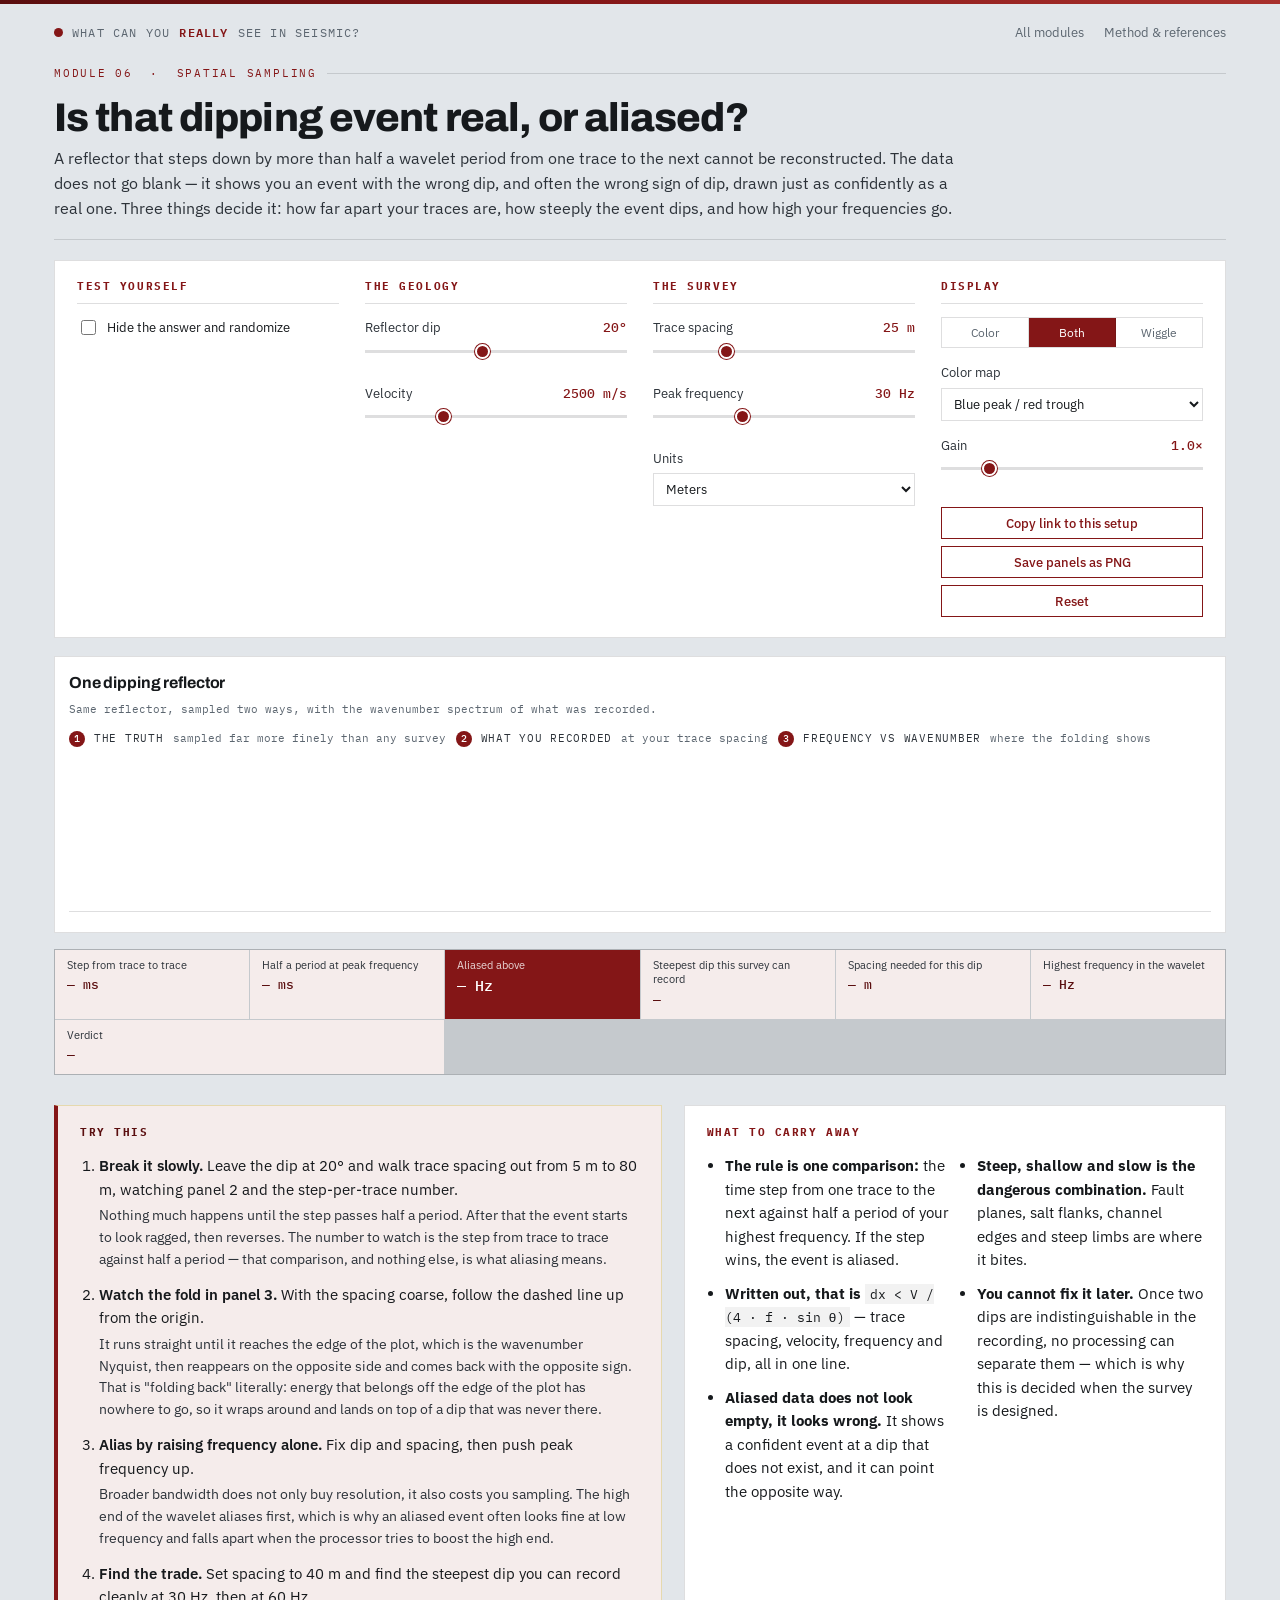
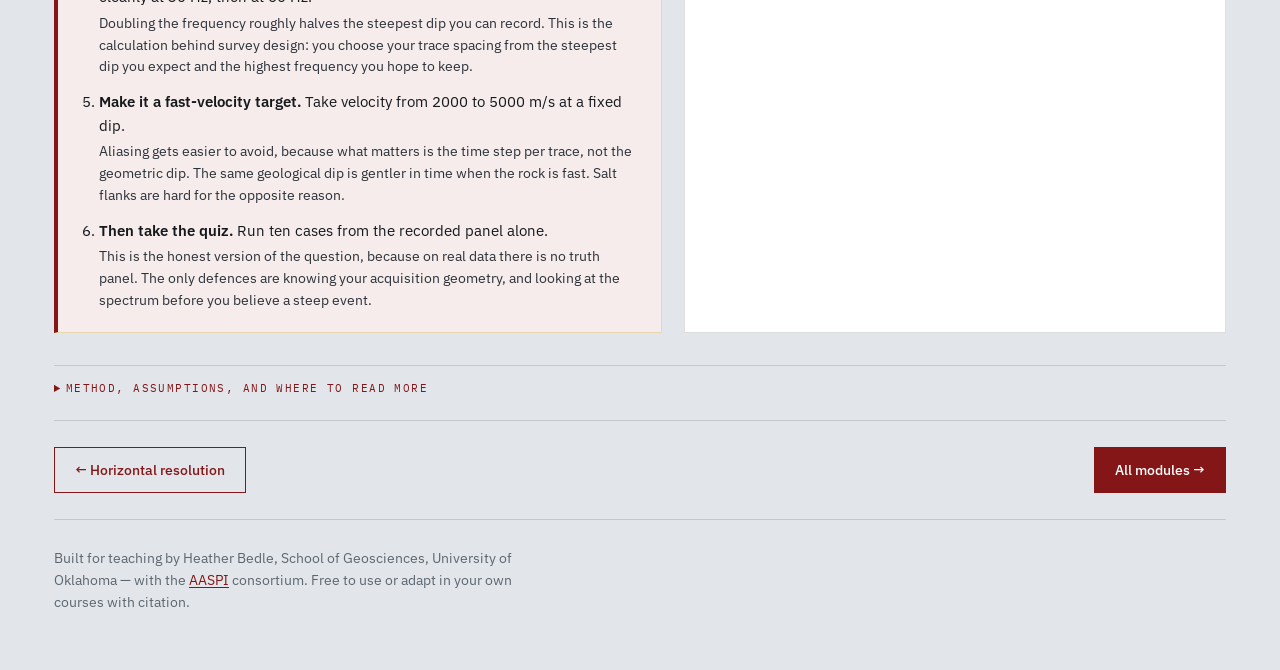
==== modules/aliasing.html @ 905fad04 "Add files via upload" ====
<!DOCTYPE html>
<html lang="en">
<head>
<meta charset="utf-8">
<meta name="viewport" content="width=device-width, initial-scale=1">
<title>Sampling &amp; spatial aliasing — What Can You REALLY See in Seismic?</title>
<meta name="description" content="Trace spacing against dip against frequency: where steep events fold back on themselves and start lying about their dip.">
<link rel="preconnect" href="https://fonts.googleapis.com">
<link rel="preconnect" href="https://fonts.gstatic.com" crossorigin>
<link href="https://fonts.googleapis.com/css2?family=Archivo:wght@600;700;800&family=IBM+Plex+Mono:wght@400;500&family=IBM+Plex+Sans:wght@400;500;600&display=swap" rel="stylesheet">
<link rel="stylesheet" href="../assets/style.css">
</head>
<body>

<div class="wrap">
  <header class="masthead">
    <a class="brand" href="../index.html"><span class="dot"></span>What can you <b>really</b> see in seismic?</a>
    <nav>
      <a href="../index.html">All modules</a>
      <a href="#notes">Method &amp; references</a>
    </nav>
  </header>

  <div class="mod-head">
    <p class="eyebrow">Module 06 &nbsp;·&nbsp; Spatial sampling</p>
    <h1>Is that dipping event real, or aliased?</h1>
    <p class="sub">A reflector that steps down by more than half a wavelet period from one trace to the next
      cannot be reconstructed. The data does not go blank — it shows you an event with the wrong dip, and
      often the wrong sign of dip, drawn just as confidently as a real one. Three things decide it: how far
      apart your traces are, how steeply the event dips, and how high your frequencies go.</p>
  </div>

  <!-- ============================== CONTROLS ============================== -->
  <section class="controls">
    <div class="ctl-col">
      <h2>Test yourself</h2>
      <label class="check"><input type="checkbox" id="quiz"> Hide the answer and randomize</label>
      <div id="quizBox" hidden>
        <p style="font-size:12.5px;color:var(--ink-soft);margin:2px 0 10px">
          You only get the recorded panel. Decide whether the dip you can see is the real one.</p>
        <button class="btn small" id="qReal" type="button">The dip is real</button>
        <button class="btn small" id="qAlias" type="button">It is aliased</button>
        <button class="btn ghost small" id="newCase" type="button">New case</button>
        <p id="verdict" style="font-size:13px;margin:10px 0 0;min-height:1.2em"></p>
      </div>
    </div>

    <div class="ctl-col">
      <h2>The geology</h2>
      <div class="ctl">
        <label for="dip">Reflector dip <span class="val" id="dipV">20°</span></label>
        <input type="range" id="dip" min="0" max="45" step="1" value="20">
      </div>
      <div class="ctl">
        <label for="vel">Velocity <span class="val" id="velV">2500 m/s</span></label>
        <input type="range" id="vel" min="1500" max="5000" step="50" value="2500">
      </div>
    </div>

    <div class="ctl-col">
      <h2>The survey</h2>
      <div class="ctl">
        <label for="dx">Trace spacing <span class="val" id="dxV">25 m</span></label>
        <input type="range" id="dx" min="5" max="80" step="1" value="25">
      </div>
      <div class="ctl">
        <label for="freq">Peak frequency <span class="val" id="freqV">30 Hz</span></label>
        <input type="range" id="freq" min="10" max="70" step="1" value="30">
      </div>
      <div class="ctl">
        <label for="units">Units</label>
        <select id="units"><option value="m">Meters</option><option value="ft">Feet</option></select>
      </div>
    </div>

    <div class="ctl-col">
      <h2>Display</h2>
      <div class="ctl">
        <div class="seg" role="group" aria-label="Display style">
          <button type="button" id="dVD" aria-pressed="false">Color</button>
          <button type="button" id="dBoth" aria-pressed="true">Both</button>
          <button type="button" id="dWig" aria-pressed="false">Wiggle</button>
        </div>
      </div>
      <div class="ctl">
        <label for="cmap">Color map</label>
        <select id="cmap">
          <option value="bwr">Blue peak / red trough</option>
          <option value="cbsafe">Blue peak / orange trough (colorblind safe)</option>
          <option value="gray">Grayscale (black peak)</option>
        </select>
      </div>
      <div class="ctl">
        <label for="gain">Gain <span class="val" id="gainV">1.0×</span></label>
        <input type="range" id="gain" min="0.4" max="4" step="0.1" value="1">
      </div>
      <button class="btn ghost small" id="copyBtn" type="button">Copy link to this setup</button>
      <button class="btn ghost small" id="pngBtn" type="button">Save panels as PNG</button>
      <button class="btn ghost small" id="resetBtn" type="button">Reset</button>
    </div>
  </section>

  <!-- =============================== PANELS =============================== -->
  <section class="plot" style="margin-top:18px">
    <div class="plot-head">
      <h3>One dipping reflector</h3>
    </div>
    <p class="hint-line" id="hintLine">Same reflector, sampled two ways, with the wavenumber spectrum of what was recorded.</p>
    <div class="sec-row" id="panelRow">
      <div class="panel-col">
        <p class="sublabel"><b>1</b> The truth
          <span class="note">sampled far more finely than any survey</span></p>
        <canvas id="fineCanvas" aria-label="Densely sampled section showing the true dip"></canvas>
      </div>
      <div class="panel-col">
        <p class="sublabel"><b>2</b> What you recorded
          <span class="note" id="recNote">at your trace spacing</span></p>
        <canvas id="recCanvas" aria-label="Section at the chosen trace spacing"></canvas>
      </div>
      <div class="panel-col">
        <p class="sublabel"><b>3</b> Frequency vs wavenumber
          <span class="note">where the folding shows</span></p>
        <canvas id="fkCanvas" aria-label="Frequency wavenumber spectrum of the recorded section"></canvas>
      </div>
    </div>
    <div class="legend" id="mainLegend"></div>
  </section>

  <div class="stats">
    <div class="stat"><span>Step from trace to trace</span><b id="rStep">— ms</b></div>
    <div class="stat"><span>Half a period at peak frequency</span><b id="rHalf">— ms</b></div>
    <div class="stat key"><span>Aliased above</span><b id="rFa">— Hz</b></div>
    <div class="stat"><span>Steepest dip this survey can record</span><b id="rDipMax">—</b></div>
    <div class="stat"><span>Spacing needed for this dip</span><b id="rDxMax">— m</b></div>
    <div class="stat"><span>Highest frequency in the wavelet</span><b id="rFmax">— Hz</b></div>
    <div class="stat wide"><span>Verdict</span><b id="rVerdict">—</b></div>
  </div>

  <!-- ============================== TEACHING ============================== -->
  <div class="teach">
    <div class="tryit">
      <h3>Try this</h3>
      <ol>
        <li><b>Break it slowly.</b> Leave the dip at 20° and walk trace spacing out from 5 m to 80 m, watching
          panel 2 and the step-per-trace number.
          <span class="ans">Nothing much happens until the step passes half a period. After that the event
            starts to look ragged, then reverses. The number to watch is the step from trace to trace against
            half a period — that comparison, and nothing else, is what aliasing means.</span></li>
        <li><b>Watch the fold in panel 3.</b> With the spacing coarse, follow the dashed line up from the
          origin.
          <span class="ans">It runs straight until it reaches the edge of the plot, which is the wavenumber
            Nyquist, then reappears on the opposite side and comes back with the opposite sign. That is
            "folding back" literally: energy that belongs off the edge of the plot has nowhere to go, so it
            wraps around and lands on top of a dip that was never there.</span></li>
        <li><b>Alias by raising frequency alone.</b> Fix dip and spacing, then push peak frequency up.
          <span class="ans">Broader bandwidth does not only buy resolution, it also costs you sampling. The
            high end of the wavelet aliases first, which is why an aliased event often looks fine at low
            frequency and falls apart when the processor tries to boost the high end.</span></li>
        <li><b>Find the trade.</b> Set spacing to 40 m and find the steepest dip you can record cleanly at
          30 Hz, then at 60 Hz.
          <span class="ans">Doubling the frequency roughly halves the steepest dip you can record. This is
            the calculation behind survey design: you choose your trace spacing from the steepest dip you
            expect and the highest frequency you hope to keep.</span></li>
        <li><b>Make it a fast-velocity target.</b> Take velocity from 2000 to 5000 m/s at a fixed dip.
          <span class="ans">Aliasing gets easier to avoid, because what matters is the time step per trace,
            not the geometric dip. The same geological dip is gentler in time when the rock is fast. Salt
            flanks are hard for the opposite reason.</span></li>
        <li><b>Then take the quiz.</b> Run ten cases from the recorded panel alone.
          <span class="ans">This is the honest version of the question, because on real data there is no
            truth panel. The only defences are knowing your acquisition geometry, and looking at the
            spectrum before you believe a steep event.</span></li>
      </ol>
    </div>

    <div class="takeaway">
      <h3>What to carry away</h3>
      <ul>
        <li><b>The rule is one comparison:</b> the time step from one trace to the next against half a period
          of your highest frequency. If the step wins, the event is aliased.</li>
        <li><b>Written out, that is</b> <span class="k">dx &lt; V / (4 · f · sin θ)</span> — trace spacing,
          velocity, frequency and dip, all in one line.</li>
        <li><b>Aliased data does not look empty, it looks wrong.</b> It shows a confident event at a dip that
          does not exist, and it can point the opposite way.</li>
        <li><b>Steep, shallow and slow is the dangerous combination.</b> Fault planes, salt flanks, channel
          edges and steep limbs are where it bites.</li>
        <li><b>You cannot fix it later.</b> Once two dips are indistinguishable in the recording, no
          processing can separate them — which is why this is decided when the survey is designed.</li>
      </ul>
    </div>
  </div>

  <details class="notes" id="notes">
    <summary>Method, assumptions, and where to read more</summary>
    <p>A single plane reflector is convolved with a zero-phase Ricker wavelet. Its time dip is
      <span class="k">p = 2 sin θ / V</span> seconds per meter, so the step from one trace to the next is
      <span class="k">p · dx</span>. Aliasing begins when that step reaches half a period,
      <span class="k">p · dx &gt; 1/(2f)</span>, which rearranges to the familiar
      <span class="k">dx &lt; V/(4 f sin θ)</span>. The frequency quoted as "aliased above" is
      <span class="k">1/(2 p dx)</span>.</p>
    <p>Panel 3 is a real two-dimensional Fourier transform of panel 2, not a sketch: a cosine taper in both
      directions, then an FFT in time and another in space. A dipping event maps to a straight line through
      the origin whose slope is its dip, so the wrapping you see at the edges is the actual recorded energy,
      arriving where the transform puts it.</p>
    <p>The truth panel is the same reflector sampled eight times more finely. No survey samples that well;
      it is there so you can see what the recording is failing to capture.</p>
    <p>Left out: anti-alias filtering in migration operators, which limits dip rather than curing the
      recording; interpolation schemes that can partly recover aliased data when the dip is known; and the
      fact that noise and multiple dips make this far harder to spot than it is here. The steepest dip that
      matters is usually on the fault planes and diffractions, not the reflectors.</p>
    <ul>
      <li>Yilmaz, Ö., 2001, <em>Seismic Data Analysis</em>: SEG — spatial aliasing and f-k filtering.</li>
      <li>Vermeer, G.J.O., 2012, <em>3D Seismic Survey Design</em>, 2nd ed.: SEG.</li>
      <li>Liner, C.L., 2016, <em>Elements of 3D Seismology</em>, 3rd ed.: SEG.</li>
    </ul>
  </details>

  <div class="pager">
    <a class="btn ghost" href="fresnel.html">← Horizontal resolution</a>
    <a class="btn" href="../index.html#modules">All modules →</a>
  </div>

  <footer>
    <div class="foot-grid">
      <p>Built for teaching by Heather Bedle, School of Geosciences, University of Oklahoma —
        with the <a href="https://www.ou.edu/mcee/labs/aaspi">AASPI</a> consortium.
        Free to use or adapt in your own courses with citation.</p>
    </div>
  </footer>
</div>

<script src="../assets/seismic.js"></script>
<script>
(function () {
  'use strict';

  const DEF = {
    dip: 20, v: 2500, dx: 25, f: 30,
    disp: 'both', cmap: 'bwr', gain: 1, units: 'm',
  };
  let S = SEIS.readState(DEF);

  const $ = (id) => document.getElementById(id);
  const clamp = (v, a, b) => Math.max(a, Math.min(b, v));
  const CRIMSON = '#841617', TEAL = '#0B7285', SLATE = '#5C6670', OCHRE = '#8A6D1F';

  const NX = 64;          // recorded traces; a power of two, for the FFT
  const FINE = 8;         // the truth panel is this many times more finely sampled
  const NT = 2048;        // time samples, also a power of two
  // The sample interval is chosen to fit the window rather than fixed, so a
  // steep event and a gentle one both fill the panel. It always stays fine
  // enough that the temporal Nyquist is far above anything in the wavelet.

  let Q = { on: false, hidden: null, revealed: false, asked: 0, right: 0 };

  const U = () => SEIS.UNITS[S.units];
  const uL = (m) => m * U().len;
  const fmtL = (m, d) => uL(m).toFixed(d === undefined ? 0 : d) + ' ' + U().lab;

  const aDip = () => (Q.on && Q.hidden ? Q.hidden.dip : S.dip);
  const aDx  = () => (Q.on && Q.hidden ? Q.hidden.dx  : S.dx);
  const aF   = () => (Q.on && Q.hidden ? Q.hidden.f   : S.f);
  const aV   = () => (Q.on && Q.hidden ? Q.hidden.v   : S.v);

  /* ------------------------------- physics ----------------------------- */

  function physics() {
    const dip = aDip(), V = aV(), dx = aDx(), f = aF();
    const p = 2 * Math.sin(dip * Math.PI / 180) / V;   // time dip, s/m
    const step = p * dx;                               // seconds per trace
    const half = 1 / (2 * f);                          // half a period
    const fAlias = step > 1e-12 ? 1 / (2 * step) : Infinity;
    // the wavelet still has useful energy above its peak; take that as the top
    const fMax = 2.2 * f;
    const sinMax = V / (4 * dx * f);
    const dipMax = sinMax >= 1 ? 90 : Math.asin(sinMax) * 180 / Math.PI;
    const dxMax = Math.sin(dip * Math.PI / 180) > 1e-6
      ? V / (4 * f * Math.sin(dip * Math.PI / 180)) : Infinity;
    return { dip, V, dx, f, p, step, half, fAlias, fMax, dipMax, dxMax };
  }

  let CACHE = {};

  function compute() {
    const P = physics();
    const wav = SEIS.makeWavelet({ type: 'ricker', f: P.f });
    const W = NX * P.dx;                                // panel width in metres
    const spread = Math.abs(P.p) * W;                   // time the event crosses
    const win = clamp(spread * 1.18 + 4.5 / P.f, 0.25, 4.2);
    const nt = NT, dt = win / NT;
    const tMid = win / 2;

    const build = (n, spacing) => {
      const fld = new Float32Array(n * nt);
      const hl = wav.halfLength;
      for (let ix = 0; ix < n; ix++) {
        const x = (ix - (n - 1) / 2) * spacing;
        const tt = tMid + P.p * x;
        const i0 = Math.max(0, Math.ceil((tt - hl) / dt));
        const i1 = Math.min(nt - 1, Math.floor((tt + hl) / dt));
        for (let i = i0; i <= i1; i++) fld[ix * nt + i] += wav.fn(i * dt - tt);
      }
      return fld;
    };

    const rec = build(NX, P.dx);
    const fine = build(NX * FINE, P.dx / FINE);
    const fk = SEIS.fkSpectrum(rec, NX, nt);

    CACHE = { P, wav, W, nt, dt, tMid, rec, fine, fk, win };
  }

  /* ------------------------------- layout ------------------------------ */

  function layout() {
    const box = $('recCanvas').closest('.plot');
    const W = Math.max(300, box.clientWidth - 28);
    const stacked = W < 780;
    if (stacked) return { stacked, w: { fine: W, rec: W, fk: W }, h: 320 };
    const avail = W - 20;
    const each = Math.round(avail / 3);
    return { stacked, w: { fine: each, rec: each, fk: avail - 2 * each },
             h: clamp(Math.round(W * 0.32), 280, 420) };
  }

  /* ------------------------------ drawing ------------------------------ */

  const masked = () => Q.on && !Q.revealed;

  function drawMask(ctx, rect, title) {
    ctx.save();
    ctx.beginPath(); ctx.rect(rect.x, rect.y, rect.w, rect.h); ctx.clip();
    ctx.fillStyle = '#E9EBEE'; ctx.fillRect(rect.x, rect.y, rect.w, rect.h);
    ctx.strokeStyle = 'rgba(92,102,112,.20)'; ctx.lineWidth = 1;
    ctx.beginPath();
    for (let d = -rect.h; d < rect.w; d += 13) {
      ctx.moveTo(rect.x + d, rect.y + rect.h); ctx.lineTo(rect.x + d + rect.h, rect.y);
    }
    ctx.stroke();
    ctx.fillStyle = SLATE;
    ctx.font = '12px "IBM Plex Mono", monospace';
    ctx.textAlign = 'center'; ctx.textBaseline = 'middle';
    ctx.fillText(title, rect.x + rect.w / 2, rect.y + rect.h / 2);
    ctx.restore();
    SEIS.frame(ctx, rect);
  }

  function drawSection(id, field, n, L, key, isRec) {
    const ctx = SEIS.fitCanvas($(id), L.w[key], L.h);
    ctx.clearRect(0, 0, L.w[key], L.h);
    const m = { l: L.stacked || key === 'fine' ? 54 : 30, r: 12, t: 8, b: 42 };
    const rect = { x: m.x || m.l, y: m.t, w: L.w[key] - (m.l) - m.r, h: L.h - m.t - m.b };
    const { nt, W, P, win } = CACHE;

    if (!isRec && masked()) { drawMask(ctx, rect, 'Truth hidden'); return; }

    if (S.disp !== 'wiggle') {
      // no smoothing on the recorded panel: each column is one real trace, and
      // interpolating between them would hide the very thing being demonstrated
      SEIS.drawVarDensity(ctx, field, n, nt, rect,
        { cmap: SEIS.COLORMAPS[S.cmap], gain: S.gain, clip: 1, smooth: !isRec });
    } else {
      ctx.fillStyle = '#fff'; ctx.fillRect(rect.x, rect.y, rect.w, rect.h);
    }
    if (S.disp !== 'vd') {
      SEIS.drawWiggle(ctx, field, n, nt, rect, {
        step: isRec ? 1 : FINE, clip: 1 / S.gain, excursion: 1.3,
        stroke: S.disp === 'both' ? 'rgba(22,25,28,.55)' : 'rgba(22,25,28,.9)',
        fill: S.disp === 'both' ? 'rgba(22,25,28,.22)' : 'rgba(22,25,28,.75)',
      });
    }

    SEIS.frame(ctx, rect);
    SEIS.axisBottom(ctx, rect, -uL(W / 2), uL(W / 2), 'Distance (' + U().lab + ')', (v) => v.toFixed(0));
    SEIS.axisLeft(ctx, rect, 0, win * 1000,
                  (L.stacked || key === 'fine') ? 'Two-way time (ms)' : '', (v) => v.toFixed(0));
  }

  function drawFK(L) {
    const ctx = SEIS.fitCanvas($('fkCanvas'), L.w.fk, L.h);
    ctx.clearRect(0, 0, L.w.fk, L.h);
    const m = { l: L.stacked ? 54 : 46, r: 12, t: 8, b: 42 };
    const rect = { x: m.l, y: m.t, w: L.w.fk - m.l - m.r, h: L.h - m.t - m.b };
    const { fk, P, nt, dt, win } = CACHE;

    if (masked()) { drawMask(ctx, rect, 'Spectrum hidden'); return; }

    const kNy = 1 / (2 * P.dx);
    const fTop = Math.min(1 / (2 * dt), Math.max(90, P.fMax * 1.5));
    const nfShow = Math.max(4, Math.min(fk.nf, Math.round(fTop * win)));

    let peak = 1e-12;
    for (let ik = 0; ik < fk.nk; ik++)
      for (let i = 1; i < nfShow; i++) peak = Math.max(peak, fk.mag[ik * fk.nf + i]);

    // sequential ramp: pale ground, crimson energy
    const off = document.createElement('canvas');
    off.width = fk.nk; off.height = nfShow;
    const octx = off.getContext('2d');
    const img = octx.createImageData(fk.nk, nfShow);
    for (let ik = 0; ik < fk.nk; ik++) {
      // mirror so that a reflector dipping down to the right lands on +k
      const src = fk.nk - 1 - ik;
      for (let i = 0; i < nfShow; i++) {
        const a = Math.pow(fk.mag[src * fk.nf + i] / peak, 0.45);
        const q = (nfShow - 1 - i) * fk.nk + ik;
        img.data[q * 4] = Math.round(252 - 160 * a);
        img.data[q * 4 + 1] = Math.round(250 - 232 * a);
        img.data[q * 4 + 2] = Math.round(246 - 230 * a);
        img.data[q * 4 + 3] = 255;
      }
    }
    octx.putImageData(img, 0, 0);
    ctx.save();
    ctx.imageSmoothingEnabled = true; ctx.imageSmoothingQuality = 'high';
    ctx.drawImage(off, rect.x, rect.y, rect.w, rect.h);
    ctx.restore();

    const fShown = nfShow / win;
    const xOf = (k) => rect.x + ((k + kNy) / (2 * kNy)) * rect.w;
    const yOf = (f) => rect.y + rect.h * (1 - f / fShown);

    // the dip line, wrapped the way the recording wraps it
    ctx.save();
    ctx.setLineDash([4, 3]); ctx.strokeStyle = TEAL; ctx.lineWidth = 1.6;
    let pen = false;
    for (let i = 0; i <= 260; i++) {
      const f = (i / 260) * fShown;
      let k = P.p * f;
      let wrapped = false;
      while (k > kNy) { k -= 2 * kNy; wrapped = true; }
      while (k < -kNy) { k += 2 * kNy; wrapped = true; }
      const x = xOf(k), y = yOf(f);
      if (!pen) { ctx.beginPath(); ctx.moveTo(x, y); pen = true; }
      else if (i > 0 && Math.abs(k) > kNy * 0.985) { ctx.stroke(); pen = false; }
      else ctx.lineTo(x, y);
    }
    if (pen) ctx.stroke();
    ctx.restore();

    // where the fold starts
    if (isFinite(P.fAlias) && P.fAlias < fShown) {
      SEIS.dashedLine(ctx, rect.x, yOf(P.fAlias), rect.x + rect.w, yOf(P.fAlias),
                      CRIMSON, [6, 4], 1.6);
      SEIS.tag(ctx, rect.x + 4, yOf(P.fAlias) - 9, 'aliased above here', CRIMSON);
    }

    SEIS.frame(ctx, rect);
    SEIS.axisBottom(ctx, rect, -kNy * 1000, kNy * 1000,
                    'Wavenumber (cycles / km)   \u2190 Nyquist \u2192', (v) => v.toFixed(0));
    SEIS.axisLeft(ctx, rect, 0, fShown, 'Frequency (Hz)', (v) => v.toFixed(0), { flip: true });
  }

  /* ------------------------------ readouts ----------------------------- */

  function updateLegend() {
    $('mainLegend').innerHTML =
      '<span><i style="border-color:' + TEAL + ';border-top-style:dashed"></i>the dip, as the transform sees it</span>' +
      '<span><i style="border-color:' + CRIMSON + ';border-top-style:dashed"></i>frequency where folding starts</span>';
    $('recNote').textContent = Q.on ? 'this is all you get' : fmtL(aDx()) + ' apart';
    $('hintLine').textContent = Q.on
      ? 'Only the recorded panel is shown. Real dip, or an alias?'
      : 'Same reflector, sampled two ways, with the wavenumber spectrum of what was recorded.';
    $('quizBox').hidden = !Q.on;
  }

  function updateStats() {
    const P = CACHE.P;
    const hidden = masked();
    $('rStep').textContent = (P.step * 1000).toFixed(1) + ' ms';
    $('rHalf').textContent = (P.half * 1000).toFixed(1) + ' ms';
    $('rFmax').textContent = P.fMax.toFixed(0) + ' Hz';
    if (hidden) {
      $('rFa').textContent = 'hidden';
      $('rDipMax').textContent = 'hidden';
      $('rDxMax').textContent = 'hidden';
      $('rVerdict').textContent = 'Make your call';
      $('rStep').textContent = 'hidden';
      $('rHalf').textContent = 'hidden';
      $('rFmax').textContent = 'hidden';
      return;
    }
    $('rFa').textContent = isFinite(P.fAlias) ? P.fAlias.toFixed(0) + ' Hz' : 'never';
    $('rDipMax').textContent = P.dipMax >= 89.9 ? 'any dip' : P.dipMax.toFixed(0) + '\u00b0';
    $('rDxMax').textContent = isFinite(P.dxMax) ? fmtL(P.dxMax) : 'any spacing';
    const bad = P.fAlias < P.fMax;
    const severe = P.fAlias < P.f;
    $('rVerdict').textContent = severe
      ? 'Badly aliased — even the peak frequency folds, so the dip you see is not the dip that is there'
      : bad
        ? 'Partly aliased — the high end of the wavelet folds, and the event will look ragged'
        : 'Properly sampled — the whole wavelet is recorded and the dip is real';
  }

  /* -------------------------------- quiz ------------------------------- */

  function newCase() {
    const r = Math.random;
    const V = 1800 + Math.round(r() * 2800);
    const f = 15 + Math.round(r() * 45);
    const dip = 4 + Math.round(r() * 40);
    // aim roughly half the cases either side of the limit, so it is a real test
    const sinD = Math.sin(dip * Math.PI / 180);
    const dxCrit = V / (4 * f * sinD);
    const factor = r() < 0.5 ? 0.3 + r() * 0.55 : 1.15 + r() * 1.6;
    const dx = clamp(Math.round(dxCrit * factor), 5, 80);
    Q.hidden = { dip, v: V, f, dx };
    Q.revealed = false;
    $('verdict').textContent = '';
    refresh();
  }

  function judge(saidAliased) {
    if (!Q.hidden || Q.revealed) return;
    const P = physics();
    const truly = P.fAlias < P.fMax;
    Q.revealed = true; Q.asked++;
    const ok = saidAliased === truly;
    if (ok) Q.right++;
    const msg = (ok ? 'Correct. ' : 'Not this time. ') +
      'Dip ' + P.dip + '\u00b0 at ' + Math.round(P.V) + ' m/s, ' + fmtL(P.dx) + ' spacing, ' +
      P.f + ' Hz. Step per trace ' + (P.step * 1000).toFixed(1) + ' ms against a half period of ' +
      (P.half * 1000).toFixed(1) + ' ms, so it is ' + (truly ? 'aliased' : 'clean') +
      '. Score ' + Q.right + ' / ' + Q.asked + '.';
    $('verdict').textContent = msg;
    $('verdict').style.color = ok ? '#1F6F43' : 'var(--crimson)';
    refresh();
  }

  /* ------------------------------ plumbing ----------------------------- */

  function render() {
    const L = layout();
    const cols = $('panelRow').querySelectorAll('.panel-col');
    ['fine', 'rec', 'fk'].forEach((k, i) => { if (cols[i]) cols[i].style.width = L.w[k] + 'px'; });
    drawSection('fineCanvas', CACHE.fine, NX * FINE, L, 'fine', false);
    drawSection('recCanvas', CACHE.rec, NX, L, 'rec', true);
    drawFK(L);
    updateLegend(); updateStats();
  }
  function refresh() { compute(); render(); SEIS.writeState(S, DEF); }

  function syncLabels() {
    $('dipV').textContent = S.dip + '\u00b0';
    $('velV').textContent = Math.round(uL(S.v)) + ' ' + U().vlab;
    $('dxV').textContent = fmtL(S.dx);
    $('freqV').textContent = S.f + ' Hz';
    $('gainV').textContent = S.gain.toFixed(1) + '\u00d7';
    $('dVD').setAttribute('aria-pressed', S.disp === 'vd');
    $('dBoth').setAttribute('aria-pressed', S.disp === 'both');
    $('dWig').setAttribute('aria-pressed', S.disp === 'wiggle');
  }
  function pushToInputs() {
    $('dip').value = S.dip; $('vel').value = S.v; $('dx').value = S.dx;
    $('freq').value = S.f; $('gain').value = S.gain;
    $('cmap').value = S.cmap; $('units').value = S.units;
  }
  function bump() { syncLabels(); refresh(); }

  const slide = (id, key) => $(id).addEventListener('input', () => {
    S[key] = parseFloat($(id).value); bump();
  });
  slide('dip', 'dip'); slide('vel', 'v'); slide('dx', 'dx');
  slide('freq', 'f'); slide('gain', 'gain');

  const toggle = (id, val) => $(id).addEventListener('click', () => { S.disp = val; bump(); });
  toggle('dVD', 'vd'); toggle('dBoth', 'both'); toggle('dWig', 'wiggle');

  $('cmap').addEventListener('change', () => { S.cmap = $('cmap').value; bump(); });
  $('units').addEventListener('change', () => { S.units = $('units').value; bump(); });
  $('resetBtn').addEventListener('click', () => { S = Object.assign({}, DEF); pushToInputs(); bump(); });
  $('copyBtn').addEventListener('click', (e) => SEIS.copyLink(e.currentTarget));
  $('pngBtn').addEventListener('click', () => SEIS.savePNG($('recCanvas'), 'aliasing'));

  $('quiz').addEventListener('change', () => {
    Q.on = $('quiz').checked;
    if (Q.on) newCase(); else { Q.hidden = null; Q.revealed = false; refresh(); }
  });
  $('qAlias').addEventListener('click', () => judge(true));
  $('qReal').addEventListener('click', () => judge(false));
  $('newCase').addEventListener('click', newCase);

  let rt;
  window.addEventListener('resize', () => { clearTimeout(rt); rt = setTimeout(render, 120); });

  pushToInputs(); syncLabels(); refresh();
  document.fonts && document.fonts.ready.then(render);
})();
</script>
</body>
</html>
---- assets/style.css ----
/* ===========================================================================
   What Can You REALLY See in Seismic?
   Shared stylesheet — OU crimson / cream identity
   =========================================================================== */

:root {
  --ink:        #16191C;
  --ink-soft:   #2C3239;
  --paper:      #E2E6EA;
  --panel:      #FFFFFF;
  --crimson:    #841617;
  --crimson-dp: #5A0E0F;
  --cream:      #F5ECEB;
  --cream-edge: #E6D9AE;
  --slate:      #5C6670;
  --rule:       rgba(22, 25, 28, 0.14);

  --display: "Archivo", "Helvetica Neue", Arial, sans-serif;
  --body:    "IBM Plex Sans", system-ui, -apple-system, sans-serif;
  --mono:    "IBM Plex Mono", ui-monospace, "SF Mono", Menlo, monospace;

  --maxw: 1220px;
}

* { box-sizing: border-box; }

/* author display rules outrank the UA sheet's [hidden] rule, so make it stick */
[hidden] { display: none !important; }

html { -webkit-text-size-adjust: 100%; }

body {
  margin: 0;
  background: var(--paper);
  color: var(--ink);
  font-family: var(--body);
  font-size: 16px;
  line-height: 1.62;
  -webkit-font-smoothing: antialiased;
}

/* Crimson hairline that runs across the very top of every page */
body::before {
  content: "";
  display: block;
  height: 4px;
  background: linear-gradient(90deg, var(--crimson-dp), var(--crimson) 45%, #A8302C);
}

a { color: var(--crimson); text-decoration-thickness: 1px; text-underline-offset: 2px; }
a:hover { color: var(--crimson-dp); }

:focus-visible {
  outline: 2.5px solid var(--crimson);
  outline-offset: 2px;
  border-radius: 2px;
}

.wrap { max-width: var(--maxw); margin: 0 auto; padding: 0 24px; }

/* --- eyebrow / labels ---------------------------------------------------- */

.eyebrow {
  font-family: var(--mono);
  font-size: 11px;
  letter-spacing: 0.16em;
  text-transform: uppercase;
  color: var(--crimson);
  margin: 0 0 14px;
  display: flex;
  align-items: center;
  gap: 10px;
}
.eyebrow::after {
  content: "";
  flex: 1;
  height: 1px;
  background: var(--rule);
}

/* --- site header --------------------------------------------------------- */

.masthead {
  display: flex;
  align-items: baseline;
  justify-content: space-between;
  gap: 16px;
  padding: 18px 0 0;
  flex-wrap: wrap;
}
.brand {
  font-family: var(--mono);
  font-size: 12px;
  letter-spacing: 0.1em;
  text-transform: uppercase;
  color: var(--slate);
  text-decoration: none;
  display: flex;
  align-items: center;
  gap: 9px;
}
.brand b { color: var(--crimson); font-weight: 600; }
.brand .dot {
  width: 9px; height: 9px; border-radius: 50%;
  background: var(--crimson);
  flex: none;
}
.masthead nav { display: flex; gap: 20px; font-size: 13px; }
.masthead nav a { color: var(--slate); text-decoration: none; }
.masthead nav a:hover { color: var(--crimson); }

/* --- hero ---------------------------------------------------------------- */

.hero { padding: 44px 0 20px; }

.hero-grid {
  display: grid;
  grid-template-columns: minmax(0, 1.02fr) minmax(0, 1fr);
  gap: 48px;
  align-items: center;
}

h1.title {
  font-family: var(--display);
  font-weight: 800;
  font-size: clamp(2.6rem, 6.4vw, 4.4rem);
  line-height: 0.94;
  letter-spacing: -0.026em;
  margin: 0 0 20px;
  text-wrap: balance;
}
h1.title em {
  font-style: normal;
  color: var(--crimson);
  position: relative;
  white-space: nowrap;
}
/* underline that reads like a picked horizon */
h1.title em::after {
  content: "";
  position: absolute;
  left: 0; right: 0; bottom: 0.07em;
  height: 5px;
  background: var(--cream);
  border-bottom: 2px solid var(--crimson);
  z-index: -1;
}

.lede {
  font-size: 1.12rem;
  color: var(--ink-soft);
  max-width: 46ch;
  margin: 0 0 26px;
}
.lede strong { color: var(--ink); font-weight: 600; }

/* --- hero live panel ----------------------------------------------------- */

.hero-panel {
  background: var(--panel);
  border: 1px solid var(--rule);
  box-shadow: 0 1px 0 rgba(22,25,28,.05), 0 14px 34px -20px rgba(22,25,28,.4);
  padding: 14px 14px 10px;
}
.hero-panel canvas { display: block; width: 100%; height: auto; }
.hero-cap {
  display: flex; justify-content: space-between; align-items: center;
  gap: 12px;
  font-family: var(--mono);
  font-size: 11px;
  color: var(--slate);
  padding-top: 9px;
  margin-top: 9px;
  border-top: 1px solid var(--rule);
  flex-wrap: wrap;
}
.hero-cap b { color: var(--crimson); font-weight: 600; font-variant-numeric: tabular-nums; }

/* --- buttons ------------------------------------------------------------- */

.btn {
  display: inline-flex; align-items: center; gap: 8px;
  font-family: var(--body); font-size: 14px; font-weight: 500;
  padding: 11px 20px;
  border: 1px solid var(--crimson);
  background: var(--crimson);
  color: #fff;
  text-decoration: none;
  cursor: pointer;
  transition: background .15s, transform .15s;
}
.btn:hover { background: var(--crimson-dp); border-color: var(--crimson-dp); color: #fff; transform: translateY(-1px); }
.btn.ghost { background: transparent; color: var(--crimson); }
.btn.ghost:hover { background: var(--cream); color: var(--crimson-dp); }
.btn.small { padding: 7px 13px; font-size: 12.5px; }

/* --- primer strip -------------------------------------------------------- */

.primer {
  border-top: 1px solid var(--rule);
  border-bottom: 1px solid var(--rule);
  margin-top: 40px;
  padding: 30px 0;
}
.primer-grid { display: grid; grid-template-columns: repeat(3, 1fr); gap: 34px; }
.primer h3 {
  font-family: var(--mono); font-size: 11px; letter-spacing: .13em;
  text-transform: uppercase; color: var(--crimson); margin: 0 0 8px;
}
.primer p { margin: 0; font-size: 14.5px; color: var(--ink-soft); }
.primer .eq {
  font-family: var(--mono); font-size: 15px; color: var(--ink);
  background: var(--cream); border-left: 3px solid var(--crimson);
  padding: 5px 10px; display: inline-block; margin-bottom: 9px;
}

/* --- module cards -------------------------------------------------------- */

.modules { padding: 46px 0 30px; }

.card-grid {
  display: grid;
  grid-template-columns: repeat(auto-fill, minmax(292px, 1fr));
  gap: 20px;
}

.card {
  background: var(--panel);
  border: 1px solid var(--rule);
  display: flex; flex-direction: column;
  text-decoration: none; color: inherit;
  transition: transform .16s, box-shadow .16s, border-color .16s;
  position: relative;
  overflow: hidden;
}
a.card:hover {
  transform: translateY(-3px);
  border-color: rgba(132,22,23,.5);
  box-shadow: 0 16px 30px -22px rgba(22,25,28,.55);
}
.card canvas { display: block; width: 100%; height: auto; background: #fff; }
.card-body { padding: 15px 17px 18px; flex: 1; display: flex; flex-direction: column; }
.card-no {
  font-family: var(--mono); font-size: 11px; color: var(--crimson);
  letter-spacing: .1em; margin-bottom: 5px;
}
.card h3 {
  font-family: var(--display); font-weight: 700; font-size: 1.14rem;
  margin: 0 0 6px; line-height: 1.2; letter-spacing: -0.012em;
}
.card p { margin: 0; font-size: 13.6px; color: var(--slate); line-height: 1.5; }
.card .q {
  margin-top: 10px; font-size: 13px; color: var(--ink-soft);
  border-left: 2px solid var(--cream-edge); padding-left: 10px; font-style: italic;
}

.card.planned { opacity: .62; }
.card.planned .thumb {
  height: 96px; background: repeating-linear-gradient(
    -45deg, #fff, #fff 7px, #F4F4F1 7px, #F4F4F1 14px);
  border-bottom: 1px solid var(--rule);
}
.flag {
  position: absolute; top: 10px; right: 10px;
  font-family: var(--mono); font-size: 9.5px; letter-spacing: .11em;
  text-transform: uppercase; padding: 3px 7px;
  background: var(--ink); color: #fff;
}
.flag.next { background: var(--crimson); }

/* --- footer -------------------------------------------------------------- */

footer {
  border-top: 1px solid var(--rule);
  margin-top: 26px; padding: 28px 0 50px;
  font-size: 13.5px; color: var(--slate);
}
footer .foot-grid { display: flex; justify-content: space-between; gap: 26px; flex-wrap: wrap; }
footer p { margin: 0 0 6px; max-width: 62ch; }

/* ===========================================================================
   MODULE PAGES
   =========================================================================== */

.mod-head { padding: 22px 0 18px; border-bottom: 1px solid var(--rule); }
.mod-head h1 {
  font-family: var(--display); font-weight: 800;
  font-size: clamp(1.8rem, 3.6vw, 2.5rem); letter-spacing: -0.022em;
  margin: 8px 0 8px; line-height: 1.03;
}
.mod-head .sub { margin: 0; color: var(--ink-soft); max-width: 92ch; font-size: 15.5px; }

.lab {
  display: grid;
  grid-template-columns: 292px minmax(0, 1fr);
  gap: 26px;
  padding: 26px 0 10px;
  align-items: start;
}

/* control rail */
.rail {
  background: var(--panel);
  border: 1px solid var(--rule);
  padding: 16px 16px 18px;
  position: sticky; top: 14px;
}
.rail h2, .ctl-col h2 {
  font-family: var(--mono); font-size: 10.5px; letter-spacing: .15em;
  text-transform: uppercase; color: var(--crimson);
  margin: 0 0 13px; padding-bottom: 8px; border-bottom: 1px solid var(--rule);
}
.rail h2:not(:first-child) { margin-top: 22px; }

/* --- controls as a band across the top (used by the fault module) -------- */

.controls {
  display: grid;
  grid-template-columns: repeat(auto-fit, minmax(212px, 1fr));
  gap: 4px 26px;
  background: var(--panel);
  border: 1px solid var(--rule);
  padding: 17px 22px 20px;
  margin-top: 20px;
}
.ctl-col { min-width: 0; }
.ctl-col h2 { margin-top: 0; }
.ctl-col .btn { width: 100%; justify-content: center; margin-top: 7px; }

/* --- editable layer table (1D model module) ------------------------------ */

.ltab { width: 100%; border-collapse: collapse; font-size: 12.5px; }
.ltab th {
  font-family: var(--mono); font-size: 9.5px; letter-spacing: .08em;
  text-transform: uppercase; color: var(--slate); font-weight: 500;
  text-align: left; padding: 0 5px 6px; white-space: nowrap;
}
.ltab td { padding: 3px 5px; border-top: 1px solid var(--rule); vertical-align: middle; }
.ltab input {
  width: 100%; min-width: 54px;
  font-family: var(--mono); font-size: 12.5px; padding: 4px 6px;
  border: 1px solid var(--rule); background: #fff; color: var(--ink);
}
.ltab input:disabled { background: #F4F5F3; color: var(--slate); }
.ltab .ro {
  font-family: var(--mono); font-size: 12px; color: var(--crimson-dp);
  text-align: right; font-variant-numeric: tabular-nums; white-space: nowrap;
}
.ltab .name { font-size: 12px; color: var(--ink-soft); white-space: nowrap; }
.ltab .chip {
  width: 15px; height: 15px; display: inline-block; vertical-align: -3px;
  border: 1px solid rgba(22,25,28,.3); margin-right: 7px;
}
.ltab .rowbtn {
  border: 1px solid var(--rule); background: #fff; color: var(--slate);
  font-family: var(--mono); font-size: 13px; line-height: 1;
  padding: 4px 7px; cursor: pointer;
}
.ltab .rowbtn:hover { border-color: var(--crimson); color: var(--crimson); }
.tab-wrap { overflow-x: auto; }

/* --- stat strip under the section --------------------------------------- */

.stats {
  display: grid;
  grid-template-columns: repeat(auto-fit, minmax(156px, 1fr));
  gap: 1px;
  background: var(--rule);
  border: 1px solid var(--rule);
  margin-top: 16px;
}
.stat {
  background: var(--cream);
  padding: 8px 12px 9px;
  display: flex; flex-direction: column; gap: 2px;
  min-width: 0;
}
.stat span { font-size: 11px; color: var(--ink-soft); line-height: 1.32; }
.stat b {
  font-family: var(--mono); font-size: 13px; font-weight: 500;
  color: var(--crimson-dp); font-variant-numeric: tabular-nums;
  overflow-wrap: anywhere;
}
.stat.key { background: var(--crimson); }
.stat.key span { color: rgba(255,255,255,.82); }
.stat.key b { color: #fff; font-size: 15px; }
.stat.wide { grid-column: span 2; }
@media (max-width: 520px) {
  .stat.wide { grid-column: span 1; }
}

.ctl { margin-bottom: 14px; }
.ctl label {
  display: flex; justify-content: space-between; align-items: baseline;
  font-size: 12.5px; color: var(--ink-soft); margin-bottom: 5px; gap: 8px;
}
.ctl label .val {
  font-family: var(--mono); font-size: 12.5px; color: var(--crimson);
  font-weight: 500; font-variant-numeric: tabular-nums;
}
.ctl input[type=range] {
  width: 100%; margin: 0; height: 18px;
  -webkit-appearance: none; appearance: none; background: transparent;
}
.ctl input[type=range]::-webkit-slider-runnable-track {
  height: 3px; background: var(--rule);
}
.ctl input[type=range]::-moz-range-track { height: 3px; background: var(--rule); }
.ctl input[type=range]::-webkit-slider-thumb {
  -webkit-appearance: none; width: 15px; height: 15px; border-radius: 50%;
  background: var(--crimson); margin-top: -6px; cursor: pointer;
  border: 2px solid #fff; box-shadow: 0 0 0 1px var(--crimson);
}
.ctl input[type=range]::-moz-range-thumb {
  width: 13px; height: 13px; border-radius: 50%; border: 2px solid #fff;
  background: var(--crimson); cursor: pointer; box-shadow: 0 0 0 1px var(--crimson);
}
.ctl select, .ctl input[type=number] {
  width: 100%; font-family: var(--body); font-size: 13px;
  padding: 6px 8px; border: 1px solid var(--rule); background: #fff; color: var(--ink);
}

.seg { display: flex; border: 1px solid var(--rule); }
.seg button {
  flex: 1; font-family: var(--body); font-size: 12px; padding: 7px 4px;
  background: #fff; border: 0; border-right: 1px solid var(--rule);
  color: var(--slate); cursor: pointer;
}
.seg button:last-child { border-right: 0; }
.seg button[aria-pressed="true"] { background: var(--crimson); color: #fff; }

.check { display: flex; align-items: center; gap: 8px; font-size: 13px; margin-bottom: 9px; }
.check input { accent-color: var(--crimson); width: 15px; height: 15px; }

.rail .btn { width: 100%; justify-content: center; margin-top: 6px; }

/* readouts */
.readout {
  background: var(--cream); border: 1px solid var(--cream-edge);
  padding: 11px 12px; margin-top: 4px;
}
.readout dl { margin: 0; display: grid; grid-template-columns: 1fr auto; gap: 3px 10px; }
.readout dt { font-size: 12px; color: var(--ink-soft); }
.readout dd {
  margin: 0; font-family: var(--mono); font-size: 12.5px;
  color: var(--crimson-dp); font-weight: 500; text-align: right;
  font-variant-numeric: tabular-nums;
}
.readout dd.big { font-size: 14px; color: var(--crimson); }

/* plot stack */
.stage { display: flex; flex-direction: column; gap: 18px; min-width: 0; }
.plot {
  background: var(--panel); border: 1px solid var(--rule); padding: 13px 14px 12px;
}
.plot-head {
  display: flex; justify-content: space-between; align-items: baseline;
  gap: 12px; margin-bottom: 9px; flex-wrap: wrap;
}
.plot-head h3 {
  font-family: var(--display); font-size: 1rem; font-weight: 700;
  margin: 0; letter-spacing: -0.008em;
}
.plot-head .hint { font-family: var(--mono); font-size: 10.5px; color: var(--slate); }
.plot canvas { display: block; width: 100%; height: auto; cursor: crosshair; touch-action: none; }

/* section and its trace panel, side by side and sharing a time axis */
.sec-row { display: flex; gap: 10px; align-items: flex-start; }
.sec-row canvas { width: auto; flex: none; }
@media (max-width: 700px) {
  .sec-row { flex-direction: column; gap: 14px; }
}

/* stacked panels: layer model, seismic, traces */
#modelWrap { margin-bottom: 16px; }
.panel-col { flex: none; min-width: 0; max-width: 100%; }
.hint-line {
  font-family: var(--mono); font-size: 10.5px; color: var(--slate);
  margin: -4px 0 12px;
}
.sublabel {
  font-family: var(--mono); font-size: 10.5px; letter-spacing: .07em;
  text-transform: uppercase; color: var(--ink-soft);
  margin: 0 0 6px; display: flex; align-items: baseline; gap: 9px; flex-wrap: wrap;
}
.sublabel b {
  display: inline-flex; align-items: center; justify-content: center;
  width: 16px; height: 16px; flex: none;
  background: var(--crimson); color: #fff;
  font-family: var(--mono); font-size: 10px; font-weight: 500;
  letter-spacing: 0; border-radius: 50%;
}
.sublabel .note {
  text-transform: none; letter-spacing: 0; color: var(--slate);
  font-size: 10.5px;
}

.legend {
  display: flex; gap: 7px 14px; flex-wrap: wrap;
  font-family: var(--mono); font-size: 10.5px; color: var(--slate);
  margin-top: 8px; padding-top: 8px; border-top: 1px solid var(--rule);
  min-width: 0; max-width: 100%;
}
.legend span { display: flex; align-items: center; gap: 6px; min-width: 0; }
.legend i {
  width: 15px; height: 0; flex: none;
  border-top-width: 2px; border-top-style: solid; display: inline-block;
}
.legend i.sw {
  width: 15px; height: 10px; border: 1px solid rgba(22,25,28,.35);
  border-top-width: 1px;
}

/* teaching blocks */
.teach { display: grid; grid-template-columns: 1.12fr 1fr; gap: 22px; padding: 30px 0 10px; }
@media (min-width: 1100px) {
  .takeaway ul { columns: 2; column-gap: 26px; }
  .takeaway li { break-inside: avoid; }
}

.tryit {
  background: var(--cream); border: 1px solid var(--cream-edge);
  border-left: 4px solid var(--crimson); padding: 18px 22px 20px;
}
.tryit h3 {
  font-family: var(--mono); font-size: 11px; letter-spacing: .14em;
  text-transform: uppercase; color: var(--crimson-dp); margin: 0 0 12px;
}
.tryit ol { margin: 0; padding-left: 19px; }
.tryit li { margin-bottom: 12px; font-size: 14.5px; }
.tryit li:last-child { margin-bottom: 0; }
.tryit li b { font-weight: 600; }
.tryit .ans {
  display: block; margin-top: 4px; font-size: 13.5px; color: var(--ink-soft);
}

.takeaway { background: var(--panel); border: 1px solid var(--rule); padding: 18px 22px 20px; }
.takeaway h3 {
  font-family: var(--mono); font-size: 11px; letter-spacing: .14em;
  text-transform: uppercase; color: var(--crimson); margin: 0 0 12px;
}
.takeaway ul { margin: 0; padding-left: 18px; }
.takeaway li { margin-bottom: 10px; font-size: 14.5px; }
.takeaway li:last-child { margin-bottom: 0; }

code, .k { font-family: var(--mono); font-size: 0.92em; background: rgba(22,25,28,.055); padding: 1px 5px; }

details.notes { margin: 22px 0 0; border-top: 1px solid var(--rule); padding-top: 14px; }
details.notes summary {
  cursor: pointer; font-family: var(--mono); font-size: 11px;
  letter-spacing: .13em; text-transform: uppercase; color: var(--crimson);
}
details.notes p, details.notes li { font-size: 14px; color: var(--ink-soft); max-width: 92ch; }

.pager {
  display: flex; justify-content: space-between; gap: 14px;
  padding: 26px 0 0; margin-top: 22px; border-top: 1px solid var(--rule); flex-wrap: wrap;
}

/* --- responsive ---------------------------------------------------------- */

@media (max-width: 940px) {
  .hero-grid { grid-template-columns: 1fr; gap: 30px; }
  .primer-grid { grid-template-columns: 1fr; gap: 22px; }
  .lab { grid-template-columns: 1fr; }
  .rail { position: static; }
  .teach { grid-template-columns: 1fr; }
}
@media (max-width: 560px) {
  .wrap { padding: 0 16px; }
  .masthead nav { gap: 14px; }
  h1.title { font-size: 2.35rem; }
}

@media (prefers-reduced-motion: reduce) {
  * { animation-duration: .001ms !important; transition-duration: .001ms !important; }
  a.card:hover, .btn:hover { transform: none; }
}

@media print {
  .rail, .masthead nav, .pager, .btn { display: none; }
  body { background: #fff; }
  .lab { grid-template-columns: 1fr; }
}
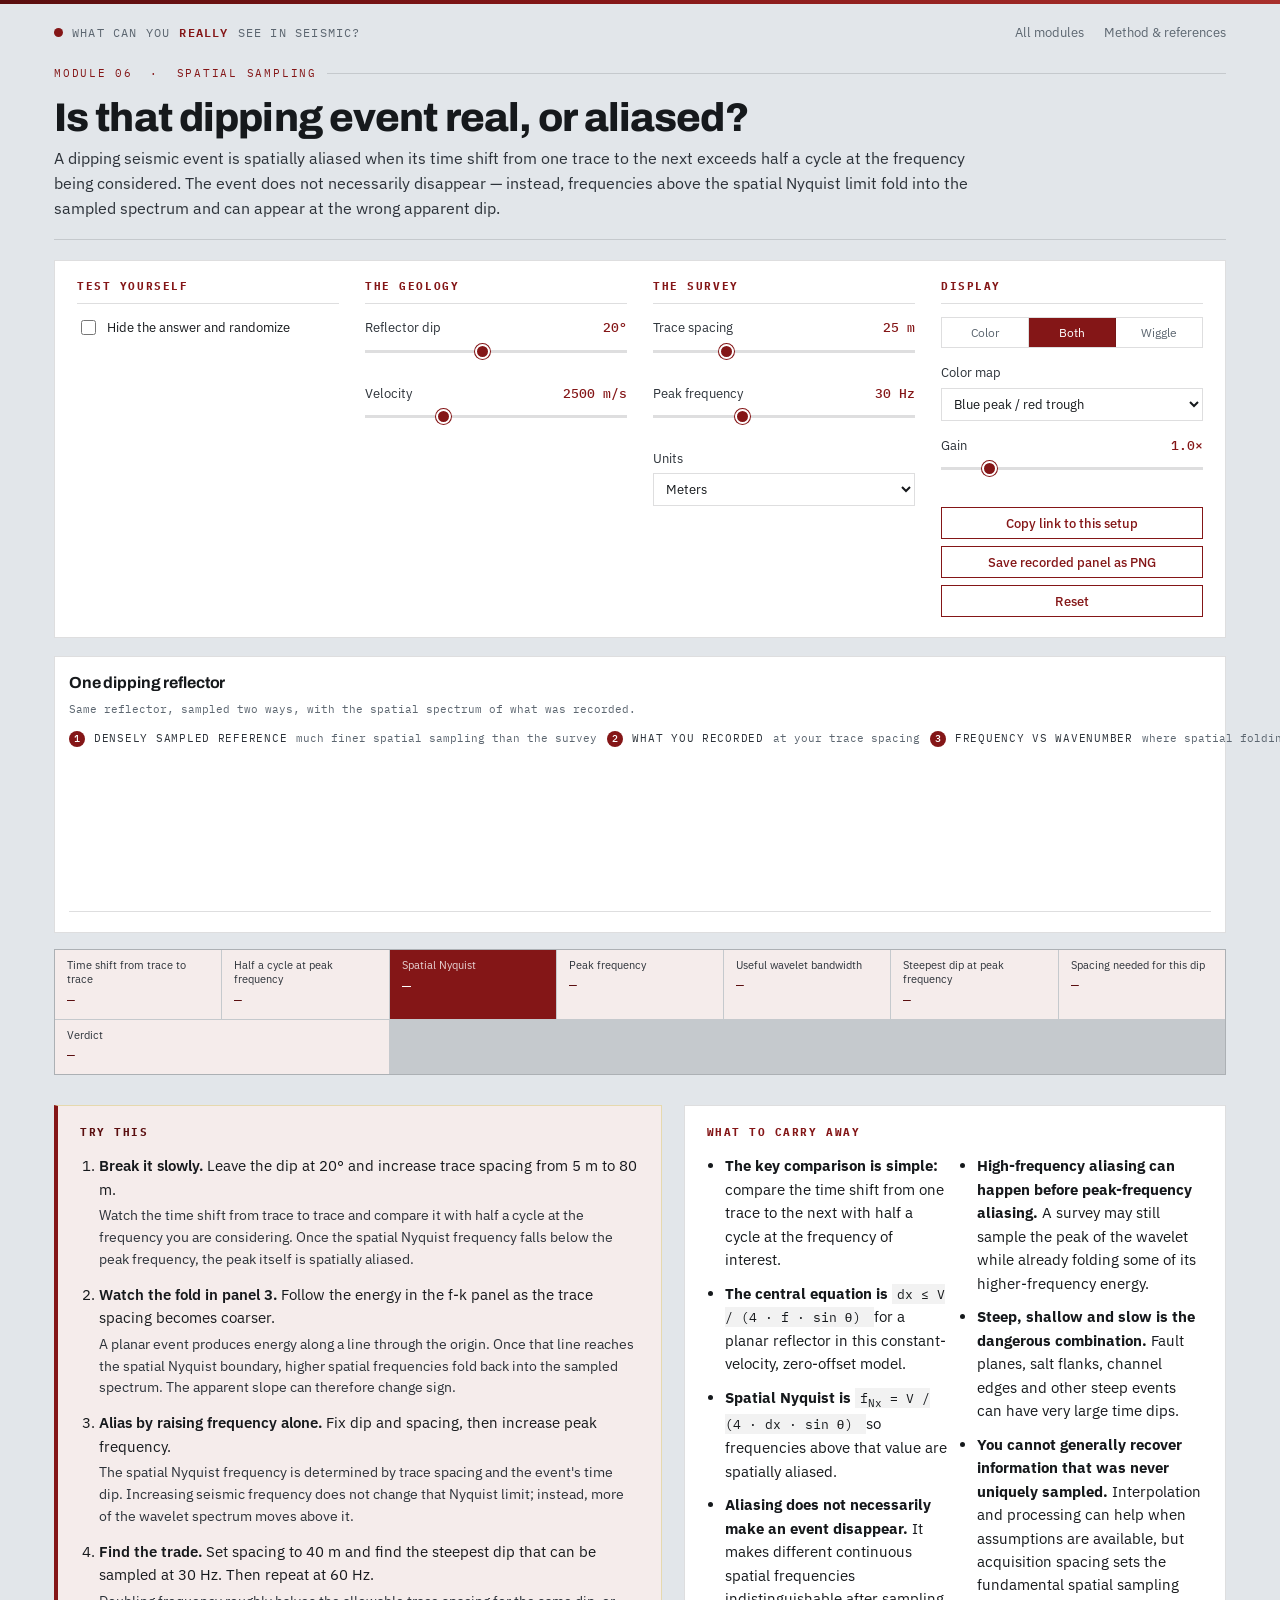
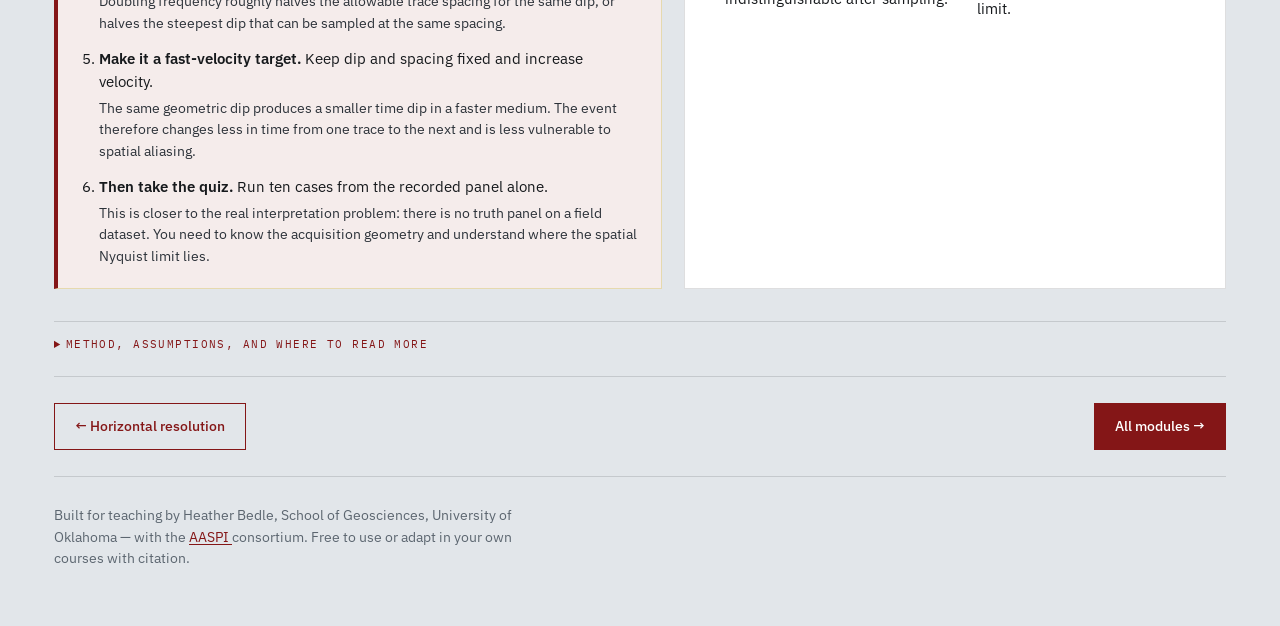
==== commit 7820f3fb: "Update aliasing.html" ====
--- a/modules/aliasing.html
+++ b/modules/aliasing.html
@@ -3,588 +3,3454 @@
 <head>
 <meta charset="utf-8">
 <meta name="viewport" content="width=device-width, initial-scale=1">
+
 <title>Sampling &amp; spatial aliasing — What Can You REALLY See in Seismic?</title>
-<meta name="description" content="Trace spacing against dip against frequency: where steep events fold back on themselves and start lying about their dip.">
+
+<meta
+  name="description"
+  content="Explore spatial sampling and seismic aliasing: how trace spacing, velocity, dip, and frequency determine what can be recorded without ambiguity."
+>
+
 <link rel="preconnect" href="https://fonts.googleapis.com">
 <link rel="preconnect" href="https://fonts.gstatic.com" crossorigin>
-<link href="https://fonts.googleapis.com/css2?family=Archivo:wght@600;700;800&family=IBM+Plex+Mono:wght@400;500&family=IBM+Plex+Sans:wght@400;500;600&display=swap" rel="stylesheet">
+<link
+  href="https://fonts.googleapis.com/css2?family=Archivo:wght@600;700;800&family=IBM+Plex+Mono:wght@400;500&family=IBM+Plex+Sans:wght@400;500;600&display=swap"
+  rel="stylesheet"
+>
+
 <link rel="stylesheet" href="../assets/style.css">
 </head>
+
 <body>
 
 <div class="wrap">
+
+  <!-- ================================================================
+       HEADER
+       ================================================================ -->
+
   <header class="masthead">
-    <a class="brand" href="../index.html"><span class="dot"></span>What can you <b>really</b> see in seismic?</a>
+    <a class="brand" href="../index.html">
+      <span class="dot"></span>
+      What can you <b>really</b> see in seismic?
+    </a>
+
     <nav>
       <a href="../index.html">All modules</a>
       <a href="#notes">Method &amp; references</a>
     </nav>
   </header>
 
+
+  <!-- ================================================================
+       MODULE INTRODUCTION
+       ================================================================ -->
+
   <div class="mod-head">
-    <p class="eyebrow">Module 06 &nbsp;·&nbsp; Spatial sampling</p>
-    <h1>Is that dipping event real, or aliased?</h1>
-    <p class="sub">A reflector that steps down by more than half a wavelet period from one trace to the next
-      cannot be reconstructed. The data does not go blank — it shows you an event with the wrong dip, and
-      often the wrong sign of dip, drawn just as confidently as a real one. Three things decide it: how far
-      apart your traces are, how steeply the event dips, and how high your frequencies go.</p>
+
+    <p class="eyebrow">
+      Module 06 &nbsp;·&nbsp; Spatial sampling
+    </p>
+
+    <h1>
+      Is that dipping event real, or aliased?
+    </h1>
+
+    <p class="sub">
+      A dipping seismic event is spatially aliased when its time shift from
+      one trace to the next exceeds half a cycle at the frequency being
+      considered. The event does not necessarily disappear — instead,
+      frequencies above the spatial Nyquist limit fold into the sampled
+      spectrum and can appear at the wrong apparent dip.
+    </p>
+
   </div>
 
-  <!-- ============================== CONTROLS ============================== -->
+
+  <!-- ================================================================
+       CONTROLS
+       ================================================================ -->
+
   <section class="controls">
+
+    <!-- QUIZ --------------------------------------------------------- -->
+
     <div class="ctl-col">
+
       <h2>Test yourself</h2>
-      <label class="check"><input type="checkbox" id="quiz"> Hide the answer and randomize</label>
+
+      <label class="check">
+        <input type="checkbox" id="quiz">
+        Hide the answer and randomize
+      </label>
+
       <div id="quizBox" hidden>
+
         <p style="font-size:12.5px;color:var(--ink-soft);margin:2px 0 10px">
-          You only get the recorded panel. Decide whether the dip you can see is the real one.</p>
-        <button class="btn small" id="qReal" type="button">The dip is real</button>
-        <button class="btn small" id="qAlias" type="button">It is aliased</button>
-        <button class="btn ghost small" id="newCase" type="button">New case</button>
-        <p id="verdict" style="font-size:13px;margin:10px 0 0;min-height:1.2em"></p>
+          You only get the recorded panel. Decide whether the
+          <b>peak-frequency component</b> is spatially aliased.
+        </p>
+
+        <button class="btn small" id="qReal" type="button">
+          The peak frequency is safely sampled
+        </button>
+
+        <button class="btn small" id="qAlias" type="button">
+          The peak frequency is aliased
+        </button>
+
+        <button class="btn ghost small" id="newCase" type="button">
+          New case
+        </button>
+
+        <p
+          id="verdict"
+          style="font-size:13px;margin:10px 0 0;min-height:1.2em"
+        ></p>
+
       </div>
+
     </div>
 
+
+    <!-- GEOLOGY ------------------------------------------------------ -->
+
     <div class="ctl-col">
+
       <h2>The geology</h2>
+
       <div class="ctl">
-        <label for="dip">Reflector dip <span class="val" id="dipV">20°</span></label>
-        <input type="range" id="dip" min="0" max="45" step="1" value="20">
+        <label for="dip">
+          Reflector dip
+          <span class="val" id="dipV">20°</span>
+        </label>
+
+        <input
+          type="range"
+          id="dip"
+          min="0"
+          max="45"
+          step="1"
+          value="20"
+        >
       </div>
+
       <div class="ctl">
-        <label for="vel">Velocity <span class="val" id="velV">2500 m/s</span></label>
-        <input type="range" id="vel" min="1500" max="5000" step="50" value="2500">
+        <label for="vel">
+          Velocity
+          <span class="val" id="velV">2500 m/s</span>
+        </label>
+
+        <input
+          type="range"
+          id="vel"
+          min="1500"
+          max="5000"
+          step="50"
+          value="2500"
+        >
       </div>
+
     </div>
 
+
+    <!-- SURVEY ------------------------------------------------------- -->
+
     <div class="ctl-col">
+
       <h2>The survey</h2>
+
       <div class="ctl">
-        <label for="dx">Trace spacing <span class="val" id="dxV">25 m</span></label>
-        <input type="range" id="dx" min="5" max="80" step="1" value="25">
+
+        <label for="dx">
+          Trace spacing
+          <span class="val" id="dxV">25 m</span>
+        </label>
+
+        <input
+          type="range"
+          id="dx"
+          min="5"
+          max="80"
+          step="1"
+          value="25"
+        >
+
       </div>
+
       <div class="ctl">
-        <label for="freq">Peak frequency <span class="val" id="freqV">30 Hz</span></label>
-        <input type="range" id="freq" min="10" max="70" step="1" value="30">
+
+        <label for="freq">
+          Peak frequency
+          <span class="val" id="freqV">30 Hz</span>
+        </label>
+
+        <input
+          type="range"
+          id="freq"
+          min="10"
+          max="70"
+          step="1"
+          value="30"
+        >
+
       </div>
+
       <div class="ctl">
+
         <label for="units">Units</label>
-        <select id="units"><option value="m">Meters</option><option value="ft">Feet</option></select>
+
+        <select id="units">
+          <option value="m">Meters</option>
+          <option value="ft">Feet</option>
+        </select>
+
       </div>
+
     </div>
 
+
+    <!-- DISPLAY ------------------------------------------------------ -->
+
     <div class="ctl-col">
+
       <h2>Display</h2>
+
       <div class="ctl">
-        <div class="seg" role="group" aria-label="Display style">
-          <button type="button" id="dVD" aria-pressed="false">Color</button>
-          <button type="button" id="dBoth" aria-pressed="true">Both</button>
-          <button type="button" id="dWig" aria-pressed="false">Wiggle</button>
+
+        <div
+          class="seg"
+          role="group"
+          aria-label="Display style"
+        >
+
+          <button
+            type="button"
+            id="dVD"
+            aria-pressed="false"
+          >
+            Color
+          </button>
+
+          <button
+            type="button"
+            id="dBoth"
+            aria-pressed="true"
+          >
+            Both
+          </button>
+
+          <button
+            type="button"
+            id="dWig"
+            aria-pressed="false"
+          >
+            Wiggle
+          </button>
+
         </div>
+
       </div>
+
+
       <div class="ctl">
-        <label for="cmap">Color map</label>
+
+        <label for="cmap">
+          Color map
+        </label>
+
         <select id="cmap">
-          <option value="bwr">Blue peak / red trough</option>
-          <option value="cbsafe">Blue peak / orange trough (colorblind safe)</option>
-          <option value="gray">Grayscale (black peak)</option>
+
+          <option value="bwr">
+            Blue peak / red trough
+          </option>
+
+          <option value="cbsafe">
+            Blue peak / orange trough (colorblind safe)
+          </option>
+
+          <option value="gray">
+            Grayscale (black peak)
+          </option>
+
         </select>
+
       </div>
+
+
       <div class="ctl">
-        <label for="gain">Gain <span class="val" id="gainV">1.0×</span></label>
-        <input type="range" id="gain" min="0.4" max="4" step="0.1" value="1">
+
+        <label for="gain">
+          Gain
+          <span class="val" id="gainV">1.0×</span>
+        </label>
+
+        <input
+          type="range"
+          id="gain"
+          min="0.4"
+          max="4"
+          step="0.1"
+          value="1"
+        >
+
       </div>
-      <button class="btn ghost small" id="copyBtn" type="button">Copy link to this setup</button>
-      <button class="btn ghost small" id="pngBtn" type="button">Save panels as PNG</button>
-      <button class="btn ghost small" id="resetBtn" type="button">Reset</button>
+
+
+      <button
+        class="btn ghost small"
+        id="copyBtn"
+        type="button"
+      >
+        Copy link to this setup
+      </button>
+
+
+      <button
+        class="btn ghost small"
+        id="pngBtn"
+        type="button"
+      >
+        Save recorded panel as PNG
+      </button>
+
+
+      <button
+        class="btn ghost small"
+        id="resetBtn"
+        type="button"
+      >
+        Reset
+      </button>
+
     </div>
+
   </section>
 
-  <!-- =============================== PANELS =============================== -->
-  <section class="plot" style="margin-top:18px">
+
+  <!-- ================================================================
+       PANELS
+       ================================================================ -->
+
+  <section
+    class="plot"
+    style="margin-top:18px"
+  >
+
     <div class="plot-head">
-      <h3>One dipping reflector</h3>
+
+      <h3>
+        One dipping reflector
+      </h3>
+
     </div>
-    <p class="hint-line" id="hintLine">Same reflector, sampled two ways, with the wavenumber spectrum of what was recorded.</p>
-    <div class="sec-row" id="panelRow">
+
+
+    <p
+      class="hint-line"
+      id="hintLine"
+    >
+      Same reflector, sampled two ways, with the spatial spectrum of
+      what was recorded.
+    </p>
+
+
+    <div
+      class="sec-row"
+      id="panelRow"
+    >
+
+      <!-- REFERENCE PANEL -------------------------------------------- -->
+
       <div class="panel-col">
-        <p class="sublabel"><b>1</b> The truth
-          <span class="note">sampled far more finely than any survey</span></p>
-        <canvas id="fineCanvas" aria-label="Densely sampled section showing the true dip"></canvas>
+
+        <p class="sublabel">
+
+          <b>1</b>
+          Densely sampled reference
+
+          <span class="note">
+            much finer spatial sampling than the survey
+          </span>
+
+        </p>
+
+        <canvas
+          id="fineCanvas"
+          aria-label="Densely sampled reference section showing the true continuous dip"
+        ></canvas>
+
       </div>
+
+
+      <!-- RECORDED PANEL --------------------------------------------- -->
+
       <div class="panel-col">
-        <p class="sublabel"><b>2</b> What you recorded
-          <span class="note" id="recNote">at your trace spacing</span></p>
-        <canvas id="recCanvas" aria-label="Section at the chosen trace spacing"></canvas>
+
+        <p class="sublabel">
+
+          <b>2</b>
+          What you recorded
+
+          <span
+            class="note"
+            id="recNote"
+          >
+            at your trace spacing
+          </span>
+
+        </p>
+
+        <canvas
+          id="recCanvas"
+          aria-label="Seismic section at the chosen trace spacing"
+        ></canvas>
+
       </div>
+
+
+      <!-- FK PANEL ---------------------------------------------------- -->
+
       <div class="panel-col">
-        <p class="sublabel"><b>3</b> Frequency vs wavenumber
-          <span class="note">where the folding shows</span></p>
-        <canvas id="fkCanvas" aria-label="Frequency wavenumber spectrum of the recorded section"></canvas>
+
+        <p class="sublabel">
+
+          <b>3</b>
+          Frequency vs wavenumber
+
+          <span class="note">
+            where spatial folding appears
+          </span>
+
+        </p>
+
+        <canvas
+          id="fkCanvas"
+          aria-label="Frequency wavenumber spectrum of the recorded section"
+        ></canvas>
+
       </div>
+
     </div>
-    <div class="legend" id="mainLegend"></div>
+
+
+    <div
+      class="legend"
+      id="mainLegend"
+    ></div>
+
   </section>
 
+
+  <!-- ================================================================
+       NUMERICAL READOUTS
+       ================================================================ -->
+
   <div class="stats">
-    <div class="stat"><span>Step from trace to trace</span><b id="rStep">— ms</b></div>
-    <div class="stat"><span>Half a period at peak frequency</span><b id="rHalf">— ms</b></div>
-    <div class="stat key"><span>Aliased above</span><b id="rFa">— Hz</b></div>
-    <div class="stat"><span>Steepest dip this survey can record</span><b id="rDipMax">—</b></div>
-    <div class="stat"><span>Spacing needed for this dip</span><b id="rDxMax">— m</b></div>
-    <div class="stat"><span>Highest frequency in the wavelet</span><b id="rFmax">— Hz</b></div>
-    <div class="stat wide"><span>Verdict</span><b id="rVerdict">—</b></div>
+
+    <div class="stat">
+
+      <span>
+        Time shift from trace to trace
+      </span>
+
+      <b id="rStep">
+        —
+      </b>
+
+    </div>
+
+
+    <div class="stat">
+
+      <span>
+        Half a cycle at peak frequency
+      </span>
+
+      <b id="rHalf">
+        —
+      </b>
+
+    </div>
+
+
+    <div class="stat key">
+
+      <span>
+        Spatial Nyquist
+      </span>
+
+      <b id="rNyq">
+        —
+      </b>
+
+    </div>
+
+
+    <div class="stat">
+
+      <span>
+        Peak frequency
+      </span>
+
+      <b id="rPeak">
+        —
+      </b>
+
+    </div>
+
+
+    <div class="stat">
+
+      <span>
+        Useful wavelet bandwidth
+      </span>
+
+      <b id="rUseful">
+        —
+      </b>
+
+    </div>
+
+
+    <div class="stat">
+
+      <span>
+        Steepest dip at peak frequency
+      </span>
+
+      <b id="rDipMax">
+        —
+      </b>
+
+    </div>
+
+
+    <div class="stat">
+
+      <span>
+        Spacing needed for this dip
+      </span>
+
+      <b id="rDxMax">
+        —
+      </b>
+
+    </div>
+
+
+    <div class="stat wide">
+
+      <span>
+        Verdict
+      </span>
+
+      <b id="rVerdict">
+        —
+      </b>
+
+    </div>
+
   </div>
 
-  <!-- ============================== TEACHING ============================== -->
+
+  <!-- ================================================================
+       TEACHING
+       ================================================================ -->
+
   <div class="teach">
+
+
+    <!-- TRY IT ------------------------------------------------------- -->
+
     <div class="tryit">
-      <h3>Try this</h3>
+
+      <h3>
+        Try this
+      </h3>
+
       <ol>
-        <li><b>Break it slowly.</b> Leave the dip at 20° and walk trace spacing out from 5 m to 80 m, watching
-          panel 2 and the step-per-trace number.
-          <span class="ans">Nothing much happens until the step passes half a period. After that the event
-            starts to look ragged, then reverses. The number to watch is the step from trace to trace against
-            half a period — that comparison, and nothing else, is what aliasing means.</span></li>
-        <li><b>Watch the fold in panel 3.</b> With the spacing coarse, follow the dashed line up from the
-          origin.
-          <span class="ans">It runs straight until it reaches the edge of the plot, which is the wavenumber
-            Nyquist, then reappears on the opposite side and comes back with the opposite sign. That is
-            "folding back" literally: energy that belongs off the edge of the plot has nowhere to go, so it
-            wraps around and lands on top of a dip that was never there.</span></li>
-        <li><b>Alias by raising frequency alone.</b> Fix dip and spacing, then push peak frequency up.
-          <span class="ans">Broader bandwidth does not only buy resolution, it also costs you sampling. The
-            high end of the wavelet aliases first, which is why an aliased event often looks fine at low
-            frequency and falls apart when the processor tries to boost the high end.</span></li>
-        <li><b>Find the trade.</b> Set spacing to 40 m and find the steepest dip you can record cleanly at
-          30 Hz, then at 60 Hz.
-          <span class="ans">Doubling the frequency roughly halves the steepest dip you can record. This is
-            the calculation behind survey design: you choose your trace spacing from the steepest dip you
-            expect and the highest frequency you hope to keep.</span></li>
-        <li><b>Make it a fast-velocity target.</b> Take velocity from 2000 to 5000 m/s at a fixed dip.
-          <span class="ans">Aliasing gets easier to avoid, because what matters is the time step per trace,
-            not the geometric dip. The same geological dip is gentler in time when the rock is fast. Salt
-            flanks are hard for the opposite reason.</span></li>
-        <li><b>Then take the quiz.</b> Run ten cases from the recorded panel alone.
-          <span class="ans">This is the honest version of the question, because on real data there is no
-            truth panel. The only defences are knowing your acquisition geometry, and looking at the
-            spectrum before you believe a steep event.</span></li>
+
+        <li>
+
+          <b>Break it slowly.</b>
+
+          Leave the dip at 20° and increase trace spacing from
+          5 m to 80 m.
+
+          <span class="ans">
+
+            Watch the time shift from trace to trace and compare it
+            with half a cycle at the frequency you are considering.
+            Once the spatial Nyquist frequency falls below the peak
+            frequency, the peak itself is spatially aliased.
+
+          </span>
+
+        </li>
+
+
+        <li>
+
+          <b>Watch the fold in panel 3.</b>
+
+          Follow the energy in the f-k panel as the trace spacing
+          becomes coarser.
+
+          <span class="ans">
+
+            A planar event produces energy along a line through the
+            origin. Once that line reaches the spatial Nyquist
+            boundary, higher spatial frequencies fold back into the
+            sampled spectrum. The apparent slope can therefore
+            change sign.
+
+          </span>
+
+        </li>
+
+
+        <li>
+
+          <b>Alias by raising frequency alone.</b>
+
+          Fix dip and spacing, then increase peak frequency.
+
+          <span class="ans">
+
+            The spatial Nyquist frequency is determined by trace
+            spacing and the event's time dip. Increasing seismic
+            frequency does not change that Nyquist limit; instead,
+            more of the wavelet spectrum moves above it.
+
+          </span>
+
+        </li>
+
+
+        <li>
+
+          <b>Find the trade.</b>
+
+          Set spacing to 40 m and find the steepest dip that can be
+          sampled at 30 Hz. Then repeat at 60 Hz.
+
+          <span class="ans">
+
+            Doubling frequency roughly halves the allowable trace
+            spacing for the same dip, or halves the steepest dip that
+            can be sampled at the same spacing.
+
+          </span>
+
+        </li>
+
+
+        <li>
+
+          <b>Make it a fast-velocity target.</b>
+
+          Keep dip and spacing fixed and increase velocity.
+
+          <span class="ans">
+
+            The same geometric dip produces a smaller time dip in a
+            faster medium. The event therefore changes less in time
+            from one trace to the next and is less vulnerable to
+            spatial aliasing.
+
+          </span>
+
+        </li>
+
+
+        <li>
+
+          <b>Then take the quiz.</b>
+
+          Run ten cases from the recorded panel alone.
+
+          <span class="ans">
+
+            This is closer to the real interpretation problem:
+            there is no truth panel on a field dataset. You need to
+            know the acquisition geometry and understand where the
+            spatial Nyquist limit lies.
+
+          </span>
+
+        </li>
+
       </ol>
+
     </div>
 
+
+    <!-- TAKEAWAY ---------------------------------------------------- -->
+
     <div class="takeaway">
-      <h3>What to carry away</h3>
+
+      <h3>
+        What to carry away
+      </h3>
+
       <ul>
-        <li><b>The rule is one comparison:</b> the time step from one trace to the next against half a period
-          of your highest frequency. If the step wins, the event is aliased.</li>
-        <li><b>Written out, that is</b> <span class="k">dx &lt; V / (4 · f · sin θ)</span> — trace spacing,
-          velocity, frequency and dip, all in one line.</li>
-        <li><b>Aliased data does not look empty, it looks wrong.</b> It shows a confident event at a dip that
-          does not exist, and it can point the opposite way.</li>
-        <li><b>Steep, shallow and slow is the dangerous combination.</b> Fault planes, salt flanks, channel
-          edges and steep limbs are where it bites.</li>
-        <li><b>You cannot fix it later.</b> Once two dips are indistinguishable in the recording, no
-          processing can separate them — which is why this is decided when the survey is designed.</li>
+
+        <li>
+
+          <b>The key comparison is simple:</b>
+
+          compare the time shift from one trace to the next with
+          half a cycle at the frequency of interest.
+
+        </li>
+
+
+        <li>
+
+          <b>The central equation is</b>
+
+          <span class="k">
+            dx &le; V / (4 &middot; f &middot; sin&nbsp;&theta;)
+          </span>
+
+          for a planar reflector in this constant-velocity,
+          zero-offset model.
+
+        </li>
+
+
+        <li>
+
+          <b>Spatial Nyquist is</b>
+
+          <span class="k">
+            f<sub>Nx</sub> = V / (4 &middot; dx &middot; sin&nbsp;&theta;)
+          </span>
+
+          so frequencies above that value are spatially aliased.
+
+        </li>
+
+
+        <li>
+
+          <b>Aliasing does not necessarily make an event disappear.</b>
+
+          It makes different continuous spatial frequencies
+          indistinguishable after sampling.
+
+        </li>
+
+
+        <li>
+
+          <b>High-frequency aliasing can happen before peak-frequency
+          aliasing.</b>
+
+          A survey may still sample the peak of the wavelet while
+          already folding some of its higher-frequency energy.
+
+        </li>
+
+
+        <li>
+
+          <b>Steep, shallow and slow is the dangerous combination.</b>
+
+          Fault planes, salt flanks, channel edges and other steep
+          events can have very large time dips.
+
+        </li>
+
+
+        <li>
+
+          <b>You cannot generally recover information that was never
+          uniquely sampled.</b>
+
+          Interpolation and processing can help when assumptions are
+          available, but acquisition spacing sets the fundamental
+          spatial sampling limit.
+
+        </li>
+
       </ul>
+
     </div>
+
   </div>
 
-  <details class="notes" id="notes">
-    <summary>Method, assumptions, and where to read more</summary>
-    <p>A single plane reflector is convolved with a zero-phase Ricker wavelet. Its time dip is
-      <span class="k">p = 2 sin θ / V</span> seconds per meter, so the step from one trace to the next is
-      <span class="k">p · dx</span>. Aliasing begins when that step reaches half a period,
-      <span class="k">p · dx &gt; 1/(2f)</span>, which rearranges to the familiar
-      <span class="k">dx &lt; V/(4 f sin θ)</span>. The frequency quoted as "aliased above" is
-      <span class="k">1/(2 p dx)</span>.</p>
-    <p>Panel 3 is a real two-dimensional Fourier transform of panel 2, not a sketch: a cosine taper in both
-      directions, then an FFT in time and another in space. A dipping event maps to a straight line through
-      the origin whose slope is its dip, so the wrapping you see at the edges is the actual recorded energy,
-      arriving where the transform puts it.</p>
-    <p>The truth panel is the same reflector sampled eight times more finely. No survey samples that well;
-      it is there so you can see what the recording is failing to capture.</p>
-    <p>Left out: anti-alias filtering in migration operators, which limits dip rather than curing the
-      recording; interpolation schemes that can partly recover aliased data when the dip is known; and the
-      fact that noise and multiple dips make this far harder to spot than it is here. The steepest dip that
-      matters is usually on the fault planes and diffractions, not the reflectors.</p>
+
+  <!-- ================================================================
+       METHODS
+       ================================================================ -->
+
+  <details
+    class="notes"
+    id="notes"
+  >
+
+    <summary>
+      Method, assumptions, and where to read more
+    </summary>
+
+
+    <p>
+
+      The synthetic reflector is a single planar event convolved with
+      a zero-phase Ricker wavelet. For a constant-velocity,
+      zero-offset section, its two-way time slope is
+
+      <span class="k">
+        p = dt/dx = 2 sin&nbsp;&theta; / V
+      </span>
+
+      seconds per metre.
+
+    </p>
+
+
+    <p>
+
+      The time shift between adjacent traces is therefore
+
+      <span class="k">
+        &Delta;t<sub>x</sub> = p &middot; dx
+      </span>
+
+      and spatial Nyquist requires
+
+      <span class="k">
+        &Delta;t<sub>x</sub> &le; 1/(2f)
+      </span>
+
+      for the frequency being considered.
+
+    </p>
+
+
+    <p>
+
+      Combining those equations gives
+
+      <span class="k">
+        dx &le; V/(4f sin&nbsp;&theta;)
+      </span>
+
+      or, equivalently,
+
+      <span class="k">
+        f<sub>Nx</sub> = V/(4 dx sin&nbsp;&theta;).
+      </span>
+
+    </p>
+
+
+    <p>
+
+      The quoted "useful bandwidth" is not treated as a hard physical
+      cutoff. A Ricker wavelet has no finite maximum frequency; its
+      spectrum simply decreases away from the peak. The module
+      therefore estimates a useful bandwidth from the actual wavelet
+      spectrum rather than declaring an arbitrary maximum frequency.
+
+    </p>
+
+
+    <p>
+
+      Panel 3 is a two-dimensional Fourier transform of the recorded
+      panel. A cosine taper is applied in time and space before the
+      transform. For a planar event, the f-k energy follows a straight
+      line whose slope is controlled by the event's time dip
+
+      <span class="k">
+        p = dt/dx
+      </span>
+
+      rather than by the geological dip angle itself.
+
+    </p>
+
+
+    <p>
+
+      The densely sampled reference is a visualization reference:
+      it uses much smaller trace spacing than the survey panel so that
+      the continuous event can be seen without the survey's spatial
+      sampling limitation. It is not an additional measurement.
+
+    </p>
+
+
+    <p>
+
+      This simplified model assumes a planar reflector, constant
+      velocity, zero-offset geometry, and a single event. Real seismic
+      data also involve finite bandwidth, variable velocity, migration,
+      irregular sampling, noise, multiples, diffractions, and multiple
+      dipping events.
+
+    </p>
+
+
+    <p>
+
+      Migration and interpolation can modify the practical aliasing
+      behavior, but they cannot create independent spatial information
+      that was never uniquely sampled in the original acquisition.
+
+    </p>
+
+
     <ul>
-      <li>Yilmaz, Ö., 2001, <em>Seismic Data Analysis</em>: SEG — spatial aliasing and f-k filtering.</li>
-      <li>Vermeer, G.J.O., 2012, <em>3D Seismic Survey Design</em>, 2nd ed.: SEG.</li>
-      <li>Liner, C.L., 2016, <em>Elements of 3D Seismology</em>, 3rd ed.: SEG.</li>
+
+      <li>
+        Yilmaz, Ö., 2001,
+        <em>Seismic Data Analysis</em>: SEG.
+      </li>
+
+      <li>
+        Vermeer, G.J.O., 2012,
+        <em>3D Seismic Survey Design</em>, 2nd ed.: SEG.
+      </li>
+
+      <li>
+        Liner, C.L., 2016,
+        <em>Elements of 3D Seismology</em>, 3rd ed.: SEG.
+      </li>
+
     </ul>
+
   </details>
 
+
+  <!-- ================================================================
+       NAVIGATION
+       ================================================================ -->
+
   <div class="pager">
-    <a class="btn ghost" href="fresnel.html">← Horizontal resolution</a>
-    <a class="btn" href="../index.html#modules">All modules →</a>
+
+    <a
+      class="btn ghost"
+      href="fresnel.html"
+    >
+      ← Horizontal resolution
+    </a>
+
+    <a
+      class="btn"
+      href="../index.html#modules"
+    >
+      All modules →
+    </a>
+
   </div>
 
+
+  <!-- ================================================================
+       FOOTER
+       ================================================================ -->
+
   <footer>
+
     <div class="foot-grid">
-      <p>Built for teaching by Heather Bedle, School of Geosciences, University of Oklahoma —
-        with the <a href="https://www.ou.edu/mcee/labs/aaspi">AASPI</a> consortium.
-        Free to use or adapt in your own courses with citation.</p>
+
+      <p>
+
+        Built for teaching by Heather Bedle, School of Geosciences,
+        University of Oklahoma — with the
+        <a href="https://www.ou.edu/mcee/labs/aaspi">
+          AASPI
+        </a>
+        consortium.
+
+        Free to use or adapt in your own courses with citation.
+
+      </p>
+
     </div>
+
   </footer>
+
 </div>
 
+
 <script src="../assets/seismic.js"></script>
+
 <script>
 (function () {
+
   'use strict';
 
+
+  /* ================================================================
+     DEFAULT STATE
+     ================================================================ */
+
   const DEF = {
-    dip: 20, v: 2500, dx: 25, f: 30,
-    disp: 'both', cmap: 'bwr', gain: 1, units: 'm',
+
+    dip: 20,
+    v: 2500,
+    dx: 25,
+    f: 30,
+
+    disp: 'both',
+    cmap: 'bwr',
+    gain: 1,
+    units: 'm',
+
   };
+
+
   let S = SEIS.readState(DEF);
 
-  const $ = (id) => document.getElementById(id);
-  const clamp = (v, a, b) => Math.max(a, Math.min(b, v));
-  const CRIMSON = '#841617', TEAL = '#0B7285', SLATE = '#5C6670', OCHRE = '#8A6D1F';
-
-  const NX = 64;          // recorded traces; a power of two, for the FFT
-  const FINE = 8;         // the truth panel is this many times more finely sampled
-  const NT = 2048;        // time samples, also a power of two
-  // The sample interval is chosen to fit the window rather than fixed, so a
-  // steep event and a gentle one both fill the panel. It always stays fine
-  // enough that the temporal Nyquist is far above anything in the wavelet.
-
-  let Q = { on: false, hidden: null, revealed: false, asked: 0, right: 0 };
-
-  const U = () => SEIS.UNITS[S.units];
-  const uL = (m) => m * U().len;
-  const fmtL = (m, d) => uL(m).toFixed(d === undefined ? 0 : d) + ' ' + U().lab;
-
-  const aDip = () => (Q.on && Q.hidden ? Q.hidden.dip : S.dip);
-  const aDx  = () => (Q.on && Q.hidden ? Q.hidden.dx  : S.dx);
-  const aF   = () => (Q.on && Q.hidden ? Q.hidden.f   : S.f);
-  const aV   = () => (Q.on && Q.hidden ? Q.hidden.v   : S.v);
-
-  /* ------------------------------- physics ----------------------------- */
+
+  /* ================================================================
+     HELPERS
+     ================================================================ */
+
+  const $ = (id) =>
+    document.getElementById(id);
+
+
+  const clamp = (v, a, b) =>
+    Math.max(a, Math.min(b, v));
+
+
+  const CRIMSON = '#841617';
+  const TEAL = '#0B7285';
+  const SLATE = '#5C6670';
+  const GREEN = '#1F6F43';
+  const OCHRE = '#8A6D1F';
+
+
+  /* ================================================================
+     GRID
+     ================================================================ */
+
+  const NX = 64;
+
+  /*
+   * The reference panel is deliberately sampled much more finely than
+   * the survey. It is a visualization reference, not a measurement.
+   */
+  const FINE = 8;
+
+  /*
+   * Temporal samples. Power of two because the f-k transform uses FFTs.
+   */
+  const NT = 2048;
+
+
+  /* ================================================================
+     QUIZ STATE
+     ================================================================ */
+
+  let Q = {
+
+    on: false,
+
+    hidden: null,
+
+    revealed: false,
+
+    asked: 0,
+
+    right: 0,
+
+  };
+
+
+  /* ================================================================
+     UNITS
+     ================================================================ */
+
+  const U = () =>
+    SEIS.UNITS[S.units];
+
+
+  const uL = (m) =>
+    m * U().len;
+
+
+  const fmtL = (m, d) =>
+    isFinite(m)
+      ? uL(m).toFixed(d === undefined ? 0 : d) +
+        ' ' +
+        U().lab
+      : 'any spacing';
+
+
+  /* ================================================================
+     ACTIVE PARAMETERS
+     ================================================================ */
+
+  const aDip = () =>
+    Q.on && Q.hidden
+      ? Q.hidden.dip
+      : S.dip;
+
+
+  const aDx = () =>
+    Q.on && Q.hidden
+      ? Q.hidden.dx
+      : S.dx;
+
+
+  const aF = () =>
+    Q.on && Q.hidden
+      ? Q.hidden.f
+      : S.f;
+
+
+  const aV = () =>
+    Q.on && Q.hidden
+      ? Q.hidden.v
+      : S.v;
+
+
+  /* ================================================================
+     PHYSICS
+     ================================================================ */
 
   function physics() {
-    const dip = aDip(), V = aV(), dx = aDx(), f = aF();
-    const p = 2 * Math.sin(dip * Math.PI / 180) / V;   // time dip, s/m
-    const step = p * dx;                               // seconds per trace
-    const half = 1 / (2 * f);                          // half a period
-    const fAlias = step > 1e-12 ? 1 / (2 * step) : Infinity;
-    // the wavelet still has useful energy above its peak; take that as the top
-    const fMax = 2.2 * f;
-    const sinMax = V / (4 * dx * f);
-    const dipMax = sinMax >= 1 ? 90 : Math.asin(sinMax) * 180 / Math.PI;
-    const dxMax = Math.sin(dip * Math.PI / 180) > 1e-6
-      ? V / (4 * f * Math.sin(dip * Math.PI / 180)) : Infinity;
-    return { dip, V, dx, f, p, step, half, fAlias, fMax, dipMax, dxMax };
+
+    const dip = aDip();
+    const V = aV();
+    const dx = aDx();
+    const fPeak = aF();
+
+    const theta =
+      dip * Math.PI / 180;
+
+    const sinTheta =
+      Math.sin(theta);
+
+
+    /*
+     * Two-way time slope of a planar reflector.
+     *
+     * This is the zero-offset, constant-velocity relationship:
+     *
+     *       p = dt/dx = 2 sin(theta) / V
+     *
+     * Units: seconds / metre.
+     */
+
+    const p =
+      2 * sinTheta / V;
+
+
+    /*
+     * Time shift between adjacent traces.
+     */
+
+    const step =
+      Math.abs(p) * dx;
+
+
+    /*
+     * Spatial Nyquist frequency.
+     *
+     * Frequencies above this are spatially aliased.
+     *
+     *       f_Nx = 1 / (2 dx p)
+     *
+     *            = V / (4 dx sin(theta))
+     */
+
+    const fSpatialNyquist =
+      step > 0
+        ? 1 / (2 * step)
+        : Infinity;
+
+
+    /*
+     * Critical trace spacing for the current dip and peak frequency.
+     */
+
+    const dxMax =
+      sinTheta > 1e-12
+        ? V / (4 * fPeak * sinTheta)
+        : Infinity;
+
+
+    /*
+     * Steepest dip that can be sampled at the current spacing
+     * and peak frequency.
+     */
+
+    const sinDipMax =
+      V / (4 * dx * fPeak);
+
+
+    const dipMax =
+      sinDipMax >= 1
+        ? 90
+        : Math.asin(
+            Math.max(0, sinDipMax)
+          ) * 180 / Math.PI;
+
+
+    /*
+     * Half a cycle at the peak frequency.
+     */
+
+    const halfCycle =
+      1 / (2 * fPeak);
+
+
+    return {
+
+      dip,
+      V,
+      dx,
+      fPeak,
+
+      p,
+
+      step,
+
+      halfCycle,
+
+      fSpatialNyquist,
+
+      dxMax,
+
+      dipMax,
+
+    };
+
   }
 
+
+  /* ================================================================
+     WAVELET BANDWIDTH
+     ================================================================ */
+
+  function usefulBandwidth(wav, dt, fPeak) {
+
+    /*
+     * The Ricker wavelet has no hard upper frequency limit.
+     *
+     * We therefore calculate its actual spectrum and define the
+     * "useful bandwidth" as the frequency where the amplitude has
+     * fallen to 10% of its peak.
+     *
+     * This is a display/teaching threshold, not a universal seismic
+     * definition of bandwidth.
+     */
+
+    const fMaxTest =
+      Math.max(4 * fPeak, 100);
+
+    const spec =
+      SEIS.spectrum(
+        wav,
+        dt,
+        512,
+        fMaxTest
+      );
+
+
+    let lastUseful =
+      fPeak;
+
+
+    for (let i = 0; i < spec.length; i++) {
+
+      if (spec[i].a >= 0.10) {
+
+        lastUseful =
+          spec[i].f;
+
+      }
+
+    }
+
+
+    return lastUseful;
+
+  }
+
+
+  /* ================================================================
+     SAMPLING STATE
+     ================================================================ */
+
+  function samplingState(P, fUseful) {
+
+    /*
+     * Three teaching states:
+     *
+     * 1. clean:
+     *    useful bandwidth lies below spatial Nyquist.
+     *
+     * 2. high:
+     *    peak is safe, but part of the upper bandwidth aliases.
+     *
+     * 3. peak:
+     *    even the peak frequency is at or above Nyquist.
+     */
+
+    if (
+      P.fSpatialNyquist <= P.fPeak
+    ) {
+
+      return 'peak';
+
+    }
+
+
+    if (
+      P.fSpatialNyquist < fUseful
+    ) {
+
+      return 'high';
+
+    }
+
+
+    return 'clean';
+
+  }
+
+
+  /* ================================================================
+     CACHE
+     ================================================================ */
+
   let CACHE = {};
 
+
+  /* ================================================================
+     COMPUTATION
+     ================================================================ */
+
   function compute() {
-    const P = physics();
-    const wav = SEIS.makeWavelet({ type: 'ricker', f: P.f });
-    const W = NX * P.dx;                                // panel width in metres
-    const spread = Math.abs(P.p) * W;                   // time the event crosses
-    const win = clamp(spread * 1.18 + 4.5 / P.f, 0.25, 4.2);
-    const nt = NT, dt = win / NT;
-    const tMid = win / 2;
-
-    const build = (n, spacing) => {
-      const fld = new Float32Array(n * nt);
-      const hl = wav.halfLength;
-      for (let ix = 0; ix < n; ix++) {
-        const x = (ix - (n - 1) / 2) * spacing;
-        const tt = tMid + P.p * x;
-        const i0 = Math.max(0, Math.ceil((tt - hl) / dt));
-        const i1 = Math.min(nt - 1, Math.floor((tt + hl) / dt));
-        for (let i = i0; i <= i1; i++) fld[ix * nt + i] += wav.fn(i * dt - tt);
+
+    const P =
+      physics();
+
+
+    const wav =
+      SEIS.makeWavelet({
+        type: 'ricker',
+        f: P.fPeak
+      });
+
+
+    /*
+     * Survey width.
+     */
+
+    const W =
+      NX * P.dx;
+
+
+    /*
+     * Time required for the dipping event to cross the panel.
+     */
+
+    const spread =
+      Math.abs(P.p) * W;
+
+
+    /*
+     * Give the event enough vertical room for the wavelet.
+     */
+
+    const win =
+      clamp(
+        spread * 1.18 +
+        4.5 / P.fPeak,
+        0.25,
+        4.2
+      );
+
+
+    const nt =
+      NT;
+
+
+    const dt =
+      win / nt;
+
+
+    const tMid =
+      win / 2;
+
+
+    /* --------------------------------------------------------------
+       BUILD SYNTHETIC SECTION
+       -------------------------------------------------------------- */
+
+    const build =
+      (n, spacing) => {
+
+        const fld =
+          new Float32Array(
+            n * nt
+          );
+
+
+        const hl =
+          wav.halfLength;
+
+
+        for (
+          let ix = 0;
+          ix < n;
+          ix++
+        ) {
+
+          const x =
+            (ix - (n - 1) / 2) *
+            spacing;
+
+
+          /*
+           * Planar reflector.
+           *
+           * t(x) = t0 + p x
+           */
+
+          const tt =
+            tMid + P.p * x;
+
+
+          const i0 =
+            Math.max(
+              0,
+              Math.ceil(
+                (tt - hl) / dt
+              )
+            );
+
+
+          const i1 =
+            Math.min(
+              nt - 1,
+              Math.floor(
+                (tt + hl) / dt
+              )
+            );
+
+
+          for (
+            let i = i0;
+            i <= i1;
+            i++
+          ) {
+
+            fld[
+              ix * nt + i
+            ] += wav.fn(
+              i * dt - tt
+            );
+
+          }
+
+        }
+
+
+        return fld;
+
+      };
+
+
+    /*
+     * Recorded survey.
+     */
+
+    const rec =
+      build(
+        NX,
+        P.dx
+      );
+
+
+    /*
+     * Densely sampled reference.
+     */
+
+    const fine =
+      build(
+        NX * FINE,
+        P.dx / FINE
+      );
+
+
+    /*
+     * 2-D Fourier transform of the recorded panel.
+     */
+
+    const fk =
+      SEIS.fkSpectrum(
+        rec,
+        NX,
+        nt
+      );
+
+
+    /*
+     * Determine a useful wavelet bandwidth from the actual Ricker
+     * spectrum.
+     */
+
+    const fUseful =
+      usefulBandwidth(
+        wav,
+        dt,
+        P.fPeak
+      );
+
+
+    const state =
+      samplingState(
+        P,
+        fUseful
+      );
+
+
+    CACHE = {
+
+      P,
+
+      wav,
+
+      W,
+
+      nt,
+
+      dt,
+
+      tMid,
+
+      rec,
+
+      fine,
+
+      fk,
+
+      win,
+
+      fUseful,
+
+      state,
+
+    };
+
+  }
+
+
+  /* ================================================================
+     LAYOUT
+     ================================================================ */
+
+  function layout() {
+
+    const box =
+      $('recCanvas').closest('.plot');
+
+
+    const W =
+      Math.max(
+        300,
+        box.clientWidth - 28
+      );
+
+
+    const stacked =
+      W < 780;
+
+
+    if (stacked) {
+
+      return {
+
+        stacked,
+
+        w: {
+          fine: W,
+          rec: W,
+          fk: W
+        },
+
+        h: 320
+
+      };
+
+    }
+
+
+    const avail =
+      W - 20;
+
+
+    const each =
+      Math.round(
+        avail / 3
+      );
+
+
+    return {
+
+      stacked,
+
+      w: {
+
+        fine: each,
+
+        rec: each,
+
+        fk:
+          avail -
+          2 * each
+
+      },
+
+      h:
+        clamp(
+          Math.round(
+            W * 0.32
+          ),
+          280,
+          420
+        )
+
+    };
+
+  }
+
+
+  /* ================================================================
+     QUIZ MASK
+     ================================================================ */
+
+  const masked = () =>
+    Q.on && !Q.revealed;
+
+
+  function drawMask(
+    ctx,
+    rect,
+    title
+  ) {
+
+    ctx.save();
+
+
+    ctx.beginPath();
+
+    ctx.rect(
+      rect.x,
+      rect.y,
+      rect.w,
+      rect.h
+    );
+
+    ctx.clip();
+
+
+    ctx.fillStyle =
+      '#E9EBEE';
+
+    ctx.fillRect(
+      rect.x,
+      rect.y,
+      rect.w,
+      rect.h
+    );
+
+
+    ctx.strokeStyle =
+      'rgba(92,102,112,.20)';
+
+    ctx.lineWidth = 1;
+
+
+    ctx.beginPath();
+
+
+    for (
+      let d = -rect.h;
+      d < rect.w;
+      d += 13
+    ) {
+
+      ctx.moveTo(
+        rect.x + d,
+        rect.y + rect.h
+      );
+
+      ctx.lineTo(
+        rect.x + d + rect.h,
+        rect.y
+      );
+
+    }
+
+
+    ctx.stroke();
+
+
+    ctx.fillStyle =
+      SLATE;
+
+    ctx.font =
+      '12px "IBM Plex Mono", monospace';
+
+    ctx.textAlign =
+      'center';
+
+    ctx.textBaseline =
+      'middle';
+
+
+    ctx.fillText(
+      title,
+      rect.x + rect.w / 2,
+      rect.y + rect.h / 2
+    );
+
+
+    ctx.restore();
+
+
+    SEIS.frame(
+      ctx,
+      rect
+    );
+
+  }
+
+
+  /* ================================================================
+     SECTION DRAWING
+     ================================================================ */
+
+  function drawSection(
+    id,
+    field,
+    n,
+    L,
+    key,
+    isRec
+  ) {
+
+    const ctx =
+      SEIS.fitCanvas(
+        $(id),
+        L.w[key],
+        L.h
+      );
+
+
+    ctx.clearRect(
+      0,
+      0,
+      L.w[key],
+      L.h
+    );
+
+
+    const m = {
+
+      l:
+        L.stacked ||
+        key === 'fine'
+          ? 54
+          : 30,
+
+      r: 12,
+
+      t: 8,
+
+      b: 42
+
+    };
+
+
+    const rect = {
+
+      x: m.l,
+
+      y: m.t,
+
+      w:
+        L.w[key] -
+        m.l -
+        m.r,
+
+      h:
+        L.h -
+        m.t -
+        m.b
+
+    };
+
+
+    const {
+      nt,
+      W,
+      win
+    } = CACHE;
+
+
+    /*
+     * In quiz mode the reference and spectrum are hidden.
+     * Only the recorded panel remains visible.
+     */
+
+    if (
+      !isRec &&
+      masked()
+    ) {
+
+      drawMask(
+        ctx,
+        rect,
+        'Reference hidden'
+      );
+
+      return;
+
+    }
+
+
+    /* --------------------------------------------------------------
+       VARIABLE DENSITY
+       -------------------------------------------------------------- */
+
+    if (
+      S.disp !== 'wiggle'
+    ) {
+
+      SEIS.drawVarDensity(
+        ctx,
+        field,
+        n,
+        nt,
+        rect,
+        {
+
+          cmap:
+            SEIS.COLORMAPS[S.cmap],
+
+          gain:
+            S.gain,
+
+          clip:
+            1,
+
+          /*
+           * Do not interpolate the recorded traces.
+           *
+           * The reference can be smoothly displayed because it is
+           * deliberately oversampled.
+           */
+
+          smooth:
+            !isRec
+
+        }
+      );
+
+    }
+    else {
+
+      ctx.fillStyle =
+        '#fff';
+
+      ctx.fillRect(
+        rect.x,
+        rect.y,
+        rect.w,
+        rect.h
+      );
+
+    }
+
+
+    /* --------------------------------------------------------------
+       WIGGLE OVERLAY
+       -------------------------------------------------------------- */
+
+    if (
+      S.disp !== 'vd'
+    ) {
+
+      SEIS.drawWiggle(
+        ctx,
+        field,
+        n,
+        nt,
+        rect,
+        {
+
+          step:
+            isRec
+              ? 1
+              : FINE,
+
+          clip:
+            1 / S.gain,
+
+          excursion:
+            1.3,
+
+          stroke:
+            S.disp === 'both'
+              ? 'rgba(22,25,28,.55)'
+              : 'rgba(22,25,28,.9)',
+
+          fill:
+            S.disp === 'both'
+              ? 'rgba(22,25,28,.22)'
+              : 'rgba(22,25,28,.75)'
+
+        }
+      );
+
+    }
+
+
+    SEIS.frame(
+      ctx,
+      rect
+    );
+
+
+    SEIS.axisBottom(
+      ctx,
+      rect,
+      -uL(W / 2),
+      uL(W / 2),
+      'Distance (' +
+        U().lab +
+        ')',
+      v => v.toFixed(0)
+    );
+
+
+    SEIS.axisLeft(
+      ctx,
+      rect,
+      0,
+      win * 1000,
+      (
+        L.stacked ||
+        key === 'fine'
+      )
+        ? 'Two-way time (ms)'
+        : '',
+      v => v.toFixed(0)
+    );
+
+  }
+
+
+  /* ================================================================
+     FK DRAWING
+     ================================================================ */
+
+  function drawFK(L) {
+
+    const ctx =
+      SEIS.fitCanvas(
+        $('fkCanvas'),
+        L.w.fk,
+        L.h
+      );
+
+
+    ctx.clearRect(
+      0,
+      0,
+      L.w.fk,
+      L.h
+    );
+
+
+    const m = {
+
+      l:
+        L.stacked
+          ? 54
+          : 46,
+
+      r: 12,
+
+      t: 8,
+
+      b: 42
+
+    };
+
+
+    const rect = {
+
+      x: m.l,
+
+      y: m.t,
+
+      w:
+        L.w.fk -
+        m.l -
+        m.r,
+
+      h:
+        L.h -
+        m.t -
+        m.b
+
+    };
+
+
+    const {
+      fk,
+      P,
+      nt,
+      dt,
+      win,
+      fUseful
+    } = CACHE;
+
+
+    if (masked()) {
+
+      drawMask(
+        ctx,
+        rect,
+        'Spectrum hidden'
+      );
+
+      return;
+
+    }
+
+
+    /*
+     * Spatial Nyquist in cycles/m.
+     */
+
+    const kNy =
+      1 / (2 * P.dx);
+
+
+    /*
+     * Show enough frequency to include the useful wavelet bandwidth.
+     */
+
+    const fTop =
+      Math.min(
+        1 / (2 * dt),
+        Math.max(
+          90,
+          fUseful * 1.25
+        )
+      );
+
+
+    const nfShow =
+      Math.max(
+        4,
+        Math.min(
+          fk.nf,
+          Math.round(
+            fTop * win
+          )
+        )
+      );
+
+
+    /* --------------------------------------------------------------
+       FIND DISPLAY PEAK
+       -------------------------------------------------------------- */
+
+    let peak =
+      1e-12;
+
+
+    for (
+      let ik = 0;
+      ik < fk.nk;
+      ik++
+    ) {
+
+      for (
+        let i = 1;
+        i < nfShow;
+        i++
+      ) {
+
+        peak =
+          Math.max(
+            peak,
+            fk.mag[
+              ik * fk.nf + i
+            ]
+          );
+
       }
-      return fld;
+
+    }
+
+
+    /* --------------------------------------------------------------
+       IMAGE
+       -------------------------------------------------------------- */
+
+    const off =
+      document.createElement(
+        'canvas'
+      );
+
+
+    off.width =
+      fk.nk;
+
+    off.height =
+      nfShow;
+
+
+    const octx =
+      off.getContext(
+        '2d'
+      );
+
+
+    const img =
+      octx.createImageData(
+        fk.nk,
+        nfShow
+      );
+
+
+    for (
+      let ik = 0;
+      ik < fk.nk;
+      ik++
+    ) {
+
+      /*
+       * Shift k=0 to the centre and preserve the same orientation
+       * used by the FFT routine.
+       */
+
+      const src =
+        fk.nk - 1 - ik;
+
+
+      for (
+        let i = 0;
+        i < nfShow;
+        i++
+      ) {
+
+        const a =
+          Math.pow(
+            fk.mag[
+              src * fk.nf + i
+            ] / peak,
+            0.45
+          );
+
+
+        /*
+         * Image row is inverted because frequency increases upward
+         * on the plotted axis.
+         */
+
+        const q =
+          (nfShow - 1 - i) *
+            fk.nk +
+          ik;
+
+
+        img.data[q * 4] =
+          Math.round(
+            252 - 160 * a
+          );
+
+
+        img.data[q * 4 + 1] =
+          Math.round(
+            250 - 232 * a
+          );
+
+
+        img.data[q * 4 + 2] =
+          Math.round(
+            246 - 230 * a
+          );
+
+
+        img.data[q * 4 + 3] =
+          255;
+
+      }
+
+    }
+
+
+    octx.putImageData(
+      img,
+      0,
+      0
+    );
+
+
+    ctx.save();
+
+
+    ctx.imageSmoothingEnabled =
+      true;
+
+    ctx.imageSmoothingQuality =
+      'high';
+
+
+    ctx.drawImage(
+      off,
+      rect.x,
+      rect.y,
+      rect.w,
+      rect.h
+    );
+
+
+    ctx.restore();
+
+
+    /* --------------------------------------------------------------
+       AXIS TRANSFORMS
+       -------------------------------------------------------------- */
+
+    const fShown =
+      nfShow / win;
+
+
+    const xOf =
+      k =>
+        rect.x +
+        (
+          (k + kNy) /
+          (2 * kNy)
+        ) *
+        rect.w;
+
+
+    const yOf =
+      f =>
+        rect.y +
+        rect.h *
+        (
+          1 -
+          f / fShown
+        );
+
+
+    /* --------------------------------------------------------------
+       IDEAL EVENT LINE + WRAPPED ALIAS
+       -------------------------------------------------------------- */
+
+    ctx.save();
+
+    ctx.setLineDash(
+      [4, 3]
+    );
+
+    ctx.strokeStyle =
+      TEAL;
+
+    ctx.lineWidth =
+      1.6;
+
+
+    /*
+     * The continuous event satisfies:
+     *
+     *       k = p f
+     *
+     * where p = dt/dx.
+     *
+     * Once |k| > kNy, the sampled spectrum folds back into
+     * the Nyquist interval.
+     */
+
+    let previousK =
+      null;
+
+
+    let previousY =
+      null;
+
+
+    let drawing =
+      false;
+
+
+    for (
+      let i = 0;
+      i <= 500;
+      i++
+    ) {
+
+      const f =
+        (i / 500) *
+        fShown;
+
+
+      let k =
+        P.p * f;
+
+
+      /*
+       * Wrap into the spatial Nyquist interval.
+       */
+
+      while (
+        k > kNy
+      ) {
+
+        k -=
+          2 * kNy;
+
+      }
+
+
+      while (
+        k < -kNy
+      ) {
+
+        k +=
+          2 * kNy;
+
+      }
+
+
+      const x =
+        xOf(k);
+
+
+      const y =
+        yOf(f);
+
+
+      /*
+       * Break the line when the folded branch jumps across
+       * the plotting area.
+       */
+
+      const jumped =
+        previousK !== null &&
+        Math.abs(
+          k - previousK
+        ) > kNy;
+
+
+      if (
+        !drawing ||
+        jumped
+      ) {
+
+        if (drawing) {
+
+          ctx.stroke();
+
+        }
+
+
+        ctx.beginPath();
+
+        ctx.moveTo(
+          x,
+          y
+        );
+
+        drawing =
+          true;
+
+      }
+      else {
+
+        ctx.lineTo(
+          x,
+          y
+        );
+
+      }
+
+
+      previousK =
+        k;
+
+      previousY =
+        y;
+
+    }
+
+
+    if (drawing) {
+
+      ctx.stroke();
+
+    }
+
+
+    ctx.restore();
+
+
+    /* --------------------------------------------------------------
+       SPATIAL NYQUIST BOUNDARY
+       -------------------------------------------------------------- */
+
+    if (
+      fShown > 0
+    ) {
+
+      /*
+       * The Nyquist frequency is represented horizontally in the
+       * f-k plane as the vertical k boundaries. Add labels.
+       */
+
+      SEIS.dashedLine(
+        ctx,
+        xOf(-kNy),
+        rect.y,
+        xOf(-kNy),
+        rect.y + rect.h,
+        CRIMSON,
+        [5, 4],
+        1.2
+      );
+
+
+      SEIS.dashedLine(
+        ctx,
+        xOf(kNy),
+        rect.y,
+        xOf(kNy),
+        rect.y + rect.h,
+        CRIMSON,
+        [5, 4],
+        1.2
+      );
+
+    }
+
+
+    /* --------------------------------------------------------------
+       PEAK-FREQUENCY ALIASING LINE
+       -------------------------------------------------------------- */
+
+    if (
+      isFinite(
+        P.fSpatialNyquist
+      ) &&
+      P.fSpatialNyquist <
+        fShown
+    ) {
+
+      SEIS.dashedLine(
+        ctx,
+        rect.x,
+        yOf(
+          P.fSpatialNyquist
+        ),
+        rect.x + rect.w,
+        yOf(
+          P.fSpatialNyquist
+        ),
+        CRIMSON,
+        [6, 4],
+        1.6
+      );
+
+
+      SEIS.tag(
+        ctx,
+        rect.x + 4,
+        yOf(
+          P.fSpatialNyquist
+        ) - 9,
+        'spatial Nyquist',
+        CRIMSON
+      );
+
+    }
+
+
+    /* --------------------------------------------------------------
+       PEAK FREQUENCY
+       -------------------------------------------------------------- */
+
+    if (
+      P.fPeak <
+      fShown
+    ) {
+
+      SEIS.dashedLine(
+        ctx,
+        rect.x,
+        yOf(P.fPeak),
+        rect.x + rect.w,
+        yOf(P.fPeak),
+        OCHRE,
+        [3, 4],
+        1.2
+      );
+
+
+      SEIS.tag(
+        ctx,
+        rect.x + rect.w - 4,
+        yOf(P.fPeak) - 9,
+        'peak ' +
+          P.fPeak.toFixed(0) +
+          ' Hz',
+        OCHRE,
+        'right'
+      );
+
+    }
+
+
+    /* --------------------------------------------------------------
+       USEFUL BANDWIDTH
+       -------------------------------------------------------------- */
+
+    if (
+      fUseful <
+      fShown
+    ) {
+
+      SEIS.dashedLine(
+        ctx,
+        rect.x,
+        yOf(fUseful),
+        rect.x + rect.w,
+        yOf(fUseful),
+        TEAL,
+        [2, 5],
+        1.1
+      );
+
+
+      SEIS.tag(
+        ctx,
+        rect.x + rect.w - 4,
+        yOf(fUseful) + 10,
+        '10% bandwidth',
+        TEAL,
+        'right'
+      );
+
+    }
+
+
+    /* --------------------------------------------------------------
+       FRAME + AXES
+       -------------------------------------------------------------- */
+
+    SEIS.frame(
+      ctx,
+      rect
+    );
+
+
+    SEIS.axisBottom(
+      ctx,
+      rect,
+      -kNy * 1000,
+      kNy * 1000,
+      'Wavenumber (cycles / km)',
+      v => v.toFixed(0)
+    );
+
+
+    SEIS.axisLeft(
+      ctx,
+      rect,
+      0,
+      fShown,
+      'Frequency (Hz)',
+      v => v.toFixed(0),
+      { flip: true }
+    );
+
+  }
+
+
+  /* ================================================================
+     LEGEND
+     ================================================================ */
+
+  function updateLegend() {
+
+    $('mainLegend').innerHTML =
+
+      '<span>' +
+
+      '<i style="border-color:' +
+      TEAL +
+      ';border-top-style:dashed"></i>' +
+
+      'event trajectory in f-k space' +
+
+      '</span>' +
+
+      '<span>' +
+
+      '<i style="border-color:' +
+      CRIMSON +
+      ';border-top-style:dashed"></i>' +
+
+      'spatial Nyquist limit' +
+
+      '</span>' +
+
+      '<span>' +
+
+      '<i style="border-color:' +
+      OCHRE +
+      ';border-top-style:dashed"></i>' +
+
+      'peak frequency' +
+
+      '</span>';
+
+
+    $('recNote').textContent =
+      Q.on
+        ? 'this is all you get'
+        : fmtL(aDx()) +
+          ' apart';
+
+
+    $('hintLine').textContent =
+      Q.on
+        ? 'Only the recorded panel is shown. Is the peak frequency safely sampled?'
+        : 'Same reflector, sampled two ways, with the spatial spectrum of what was recorded.';
+
+
+    $('quizBox').hidden =
+      !Q.on;
+
+  }
+
+
+  /* ================================================================
+     STATS
+     ================================================================ */
+
+  function updateStats() {
+
+    const P =
+      CACHE.P;
+
+
+    const hidden =
+      masked();
+
+
+    if (hidden) {
+
+      $('rStep').textContent =
+        'hidden';
+
+      $('rHalf').textContent =
+        'hidden';
+
+      $('rNyq').textContent =
+        'hidden';
+
+      $('rPeak').textContent =
+        'hidden';
+
+      $('rUseful').textContent =
+        'hidden';
+
+      $('rDipMax').textContent =
+        'hidden';
+
+      $('rDxMax').textContent =
+        'hidden';
+
+      $('rVerdict').textContent =
+        'Make your call';
+
+
+      return;
+
+    }
+
+
+    $('rStep').textContent =
+      (
+        P.step * 1000
+      ).toFixed(2) +
+      ' ms';
+
+
+    $('rHalf').textContent =
+      (
+        P.halfCycle * 1000
+      ).toFixed(2) +
+      ' ms';
+
+
+    $('rNyq').textContent =
+      isFinite(
+        P.fSpatialNyquist
+      )
+        ? P.fSpatialNyquist.toFixed(0) +
+          ' Hz'
+        : '∞';
+
+
+    $('rPeak').textContent =
+      P.fPeak.toFixed(0) +
+      ' Hz';
+
+
+    $('rUseful').textContent =
+      CACHE.fUseful.toFixed(0) +
+      ' Hz';
+
+
+    $('rDipMax').textContent =
+      P.dipMax >= 89.9
+        ? 'any dip'
+        : P.dipMax.toFixed(0) +
+          '°';
+
+
+    $('rDxMax').textContent =
+      isFinite(P.dxMax)
+        ? fmtL(P.dxMax)
+        : 'any spacing';
+
+
+    switch (
+      CACHE.state
+    ) {
+
+      case 'peak':
+
+        $('rVerdict').textContent =
+          'Peak-frequency aliasing — the peak itself is above the spatial Nyquist limit';
+
+        break;
+
+
+      case 'high':
+
+        $('rVerdict').textContent =
+          'High-frequency content is aliased — the peak is safe, but the upper wavelet bandwidth folds';
+
+        break;
+
+
+      default:
+
+        $('rVerdict').textContent =
+          'Spatially sampled — the peak and useful wavelet bandwidth lie below Nyquist';
+
+        break;
+
+    }
+
+  }
+
+
+  /* ================================================================
+     QUIZ
+     ================================================================ */
+
+  function newCase() {
+
+    const r =
+      Math.random;
+
+
+    const V =
+      1800 +
+      Math.round(
+        r() * 2800
+      );
+
+
+    const f =
+      15 +
+      Math.round(
+        r() * 45
+      );
+
+
+    const dip =
+      4 +
+      Math.round(
+        r() * 40
+      );
+
+
+    const sinD =
+      Math.sin(
+        dip * Math.PI / 180
+      );
+
+
+    /*
+     * Critical spacing for peak-frequency sampling.
+     */
+
+    const dxCrit =
+      V /
+      (
+        4 *
+        f *
+        sinD
+      );
+
+
+    /*
+     * Put cases on either side of the actual peak-frequency
+     * Nyquist criterion.
+     */
+
+    const factor =
+      r() < 0.5
+        ? 0.30 +
+          r() * 0.55
+        : 1.15 +
+          r() * 1.60;
+
+
+    const dx =
+      clamp(
+        Math.round(
+          dxCrit * factor
+        ),
+        5,
+        80
+      );
+
+
+    Q.hidden = {
+
+      dip,
+
+      v: V,
+
+      f,
+
+      dx
+
     };
 
-    const rec = build(NX, P.dx);
-    const fine = build(NX * FINE, P.dx / FINE);
-    const fk = SEIS.fkSpectrum(rec, NX, nt);
-
-    CACHE = { P, wav, W, nt, dt, tMid, rec, fine, fk, win };
+
+    Q.revealed =
+      false;
+
+
+    $('verdict').textContent =
+      '';
+
+
+    $('verdict').style.color =
+      '';
+
+
+    refresh();
+
   }
 
-  /* ------------------------------- layout ------------------------------ */
-
-  function layout() {
-    const box = $('recCanvas').closest('.plot');
-    const W = Math.max(300, box.clientWidth - 28);
-    const stacked = W < 780;
-    if (stacked) return { stacked, w: { fine: W, rec: W, fk: W }, h: 320 };
-    const avail = W - 20;
-    const each = Math.round(avail / 3);
-    return { stacked, w: { fine: each, rec: each, fk: avail - 2 * each },
-             h: clamp(Math.round(W * 0.32), 280, 420) };
+
+  function judge(
+    saidAliased
+  ) {
+
+    if (
+      !Q.hidden ||
+      Q.revealed
+    ) {
+
+      return;
+
+    }
+
+
+    const P =
+      physics();
+
+
+    /*
+     * The quiz is deliberately asking only:
+     *
+     * "Is the peak frequency spatially aliased?"
+     *
+     * Therefore the answer must use the peak-frequency Nyquist
+     * criterion, not the useful bandwidth criterion.
+     */
+
+    const truly =
+      P.fSpatialNyquist <=
+      P.fPeak;
+
+
+    Q.revealed =
+      true;
+
+
+    Q.asked++;
+
+
+    const ok =
+      saidAliased === truly;
+
+
+    if (ok) {
+
+      Q.right++;
+
+    }
+
+
+    const message =
+
+      (
+        ok
+          ? 'Correct. '
+          : 'Not this time. '
+      ) +
+
+      'Dip ' +
+      P.dip +
+      '°, ' +
+
+      Math.round(P.V) +
+      ' m/s, ' +
+
+      fmtL(P.dx) +
+      ' spacing, ' +
+
+      P.fPeak +
+      ' Hz peak frequency. ' +
+
+      'The event shifts ' +
+
+      (
+        P.step * 1000
+      ).toFixed(2) +
+
+      ' ms per trace, while half a cycle at the peak is ' +
+
+      (
+        P.halfCycle * 1000
+      ).toFixed(2) +
+
+      ' ms. ' +
+
+      'Spatial Nyquist is ' +
+
+      P.fSpatialNyquist.toFixed(0) +
+
+      ' Hz, so the peak is ' +
+
+      (
+        truly
+          ? 'aliased'
+          : 'safely sampled'
+      ) +
+
+      '. Score ' +
+
+      Q.right +
+
+      ' / ' +
+
+      Q.asked +
+
+      '.';
+
+
+    $('verdict').textContent =
+      message;
+
+
+    $('verdict').style.color =
+      ok
+        ? GREEN
+        : 'var(--crimson)';
+
+
+    refresh();
+
   }
 
-  /* ------------------------------ drawing ------------------------------ */
-
-  const masked = () => Q.on && !Q.revealed;
-
-  function drawMask(ctx, rect, title) {
-    ctx.save();
-    ctx.beginPath(); ctx.rect(rect.x, rect.y, rect.w, rect.h); ctx.clip();
-    ctx.fillStyle = '#E9EBEE'; ctx.fillRect(rect.x, rect.y, rect.w, rect.h);
-    ctx.strokeStyle = 'rgba(92,102,112,.20)'; ctx.lineWidth = 1;
-    ctx.beginPath();
-    for (let d = -rect.h; d < rect.w; d += 13) {
-      ctx.moveTo(rect.x + d, rect.y + rect.h); ctx.lineTo(rect.x + d + rect.h, rect.y);
+
+  /* ================================================================
+     RENDER
+     ================================================================ */
+
+  function render() {
+
+    const L =
+      layout();
+
+
+    const cols =
+      $('panelRow')
+        .querySelectorAll(
+          '.panel-col'
+        );
+
+
+    [
+      'fine',
+      'rec',
+      'fk'
+    ].forEach(
+      (k, i) => {
+
+        if (cols[i]) {
+
+          cols[i].style.width =
+            L.w[k] +
+            'px';
+
+        }
+
+      }
+    );
+
+
+    drawSection(
+      'fineCanvas',
+      CACHE.fine,
+      NX * FINE,
+      L,
+      'fine',
+      false
+    );
+
+
+    drawSection(
+      'recCanvas',
+      CACHE.rec,
+      NX,
+      L,
+      'rec',
+      true
+    );
+
+
+    drawFK(L);
+
+
+    updateLegend();
+
+    updateStats();
+
+  }
+
+
+  /* ================================================================
+     REFRESH
+     ================================================================ */
+
+  function refresh() {
+
+    compute();
+
+    render();
+
+    SEIS.writeState(
+      S,
+      DEF
+    );
+
+  }
+
+
+  /* ================================================================
+     LABELS
+     ================================================================ */
+
+  function syncLabels() {
+
+    $('dipV').textContent =
+      S.dip +
+      '°';
+
+
+    $('velV').textContent =
+      Math.round(
+        uL(S.v)
+      ) +
+      ' ' +
+      U().vlab;
+
+
+    $('dxV').textContent =
+      fmtL(S.dx);
+
+
+    $('freqV').textContent =
+      S.f +
+      ' Hz';
+
+
+    $('gainV').textContent =
+      S.gain.toFixed(1) +
+      '×';
+
+
+    $('dVD').setAttribute(
+      'aria-pressed',
+      S.disp === 'vd'
+    );
+
+
+    $('dBoth').setAttribute(
+      'aria-pressed',
+      S.disp === 'both'
+    );
+
+
+    $('dWig').setAttribute(
+      'aria-pressed',
+      S.disp === 'wiggle'
+    );
+
+  }
+
+
+  /* ================================================================
+     INPUTS
+     ================================================================ */
+
+  function pushToInputs() {
+
+    $('dip').value =
+      S.dip;
+
+
+    $('vel').value =
+      S.v;
+
+
+    $('dx').value =
+      S.dx;
+
+
+    $('freq').value =
+      S.f;
+
+
+    $('gain').value =
+      S.gain;
+
+
+    $('cmap').value =
+      S.cmap;
+
+
+    $('units').value =
+      S.units;
+
+  }
+
+
+  function bump() {
+
+    syncLabels();
+
+    refresh();
+
+  }
+
+
+  /* ================================================================
+     SLIDERS
+     ================================================================ */
+
+  const slide =
+    (id, key) =>
+
+      $(id).addEventListener(
+        'input',
+        () => {
+
+          S[key] =
+            parseFloat(
+              $(id).value
+            );
+
+          bump();
+
+        }
+      );
+
+
+  slide(
+    'dip',
+    'dip'
+  );
+
+
+  slide(
+    'vel',
+    'v'
+  );
+
+
+  slide(
+    'dx',
+    'dx'
+  );
+
+
+  slide(
+    'freq',
+    'f'
+  );
+
+
+  slide(
+    'gain',
+    'gain'
+  );
+
+
+  /* ================================================================
+     DISPLAY BUTTONS
+     ================================================================ */
+
+  const toggle =
+    (id, val) =>
+
+      $(id).addEventListener(
+        'click',
+        () => {
+
+          S.disp =
+            val;
+
+          bump();
+
+        }
+      );
+
+
+  toggle(
+    'dVD',
+    'vd'
+  );
+
+
+  toggle(
+    'dBoth',
+    'both'
+  );
+
+
+  toggle(
+    'dWig',
+    'wiggle'
+  );
+
+
+  /* ================================================================
+     SELECTS
+     ================================================================ */
+
+  $('cmap').addEventListener(
+    'change',
+    () => {
+
+      S.cmap =
+        $('cmap').value;
+
+      bump();
+
     }
-    ctx.stroke();
-    ctx.fillStyle = SLATE;
-    ctx.font = '12px "IBM Plex Mono", monospace';
-    ctx.textAlign = 'center'; ctx.textBaseline = 'middle';
-    ctx.fillText(title, rect.x + rect.w / 2, rect.y + rect.h / 2);
-    ctx.restore();
-    SEIS.frame(ctx, rect);
+  );
+
+
+  $('units').addEventListener(
+    'change',
+    () => {
+
+      S.units =
+        $('units').value;
+
+      bump();
+
+    }
+  );
+
+
+  /* ================================================================
+     RESET
+     ================================================================ */
+
+  $('resetBtn').addEventListener(
+    'click',
+    () => {
+
+      S =
+        Object.assign(
+          {},
+          DEF
+        );
+
+      pushToInputs();
+
+      bump();
+
+    }
+  );
+
+
+  /* ================================================================
+     COPY LINK
+     ================================================================ */
+
+  $('copyBtn').addEventListener(
+    'click',
+    e =>
+
+      SEIS.copyLink(
+        e.currentTarget
+      )
+  );
+
+
+  /* ================================================================
+     PNG
+     ================================================================ */
+
+  $('pngBtn').addEventListener(
+    'click',
+    () =>
+
+      SEIS.savePNG(
+        $('recCanvas'),
+        'aliasing-recorded'
+      )
+  );
+
+
+  /* ================================================================
+     QUIZ TOGGLE
+     ================================================================ */
+
+  $('quiz').addEventListener(
+    'change',
+    () => {
+
+      Q.on =
+        $('quiz').checked;
+
+
+      if (Q.on) {
+
+        newCase();
+
+      }
+      else {
+
+        Q.hidden =
+          null;
+
+        Q.revealed =
+          false;
+
+        refresh();
+
+      }
+
+    }
+  );
+
+
+  /* ================================================================
+     QUIZ ANSWERS
+     ================================================================ */
+
+  $('qAlias').addEventListener(
+    'click',
+    () =>
+      judge(true)
+  );
+
+
+  $('qReal').addEventListener(
+    'click',
+    () =>
+      judge(false)
+  );
+
+
+  $('newCase').addEventListener(
+    'click',
+    newCase
+  );
+
+
+  /* ================================================================
+     RESIZE
+     ================================================================ */
+
+  let rt;
+
+
+  window.addEventListener(
+    'resize',
+    () => {
+
+      clearTimeout(rt);
+
+
+      rt =
+        setTimeout(
+          render,
+          120
+        );
+
+    }
+  );
+
+
+  /* ================================================================
+     INITIALIZE
+     ================================================================ */
+
+  pushToInputs();
+
+  syncLabels();
+
+  refresh();
+
+
+  if (
+    document.fonts
+  ) {
+
+    document.fonts.ready.then(
+      render
+    );
+
   }
 
-  function drawSection(id, field, n, L, key, isRec) {
-    const ctx = SEIS.fitCanvas($(id), L.w[key], L.h);
-    ctx.clearRect(0, 0, L.w[key], L.h);
-    const m = { l: L.stacked || key === 'fine' ? 54 : 30, r: 12, t: 8, b: 42 };
-    const rect = { x: m.x || m.l, y: m.t, w: L.w[key] - (m.l) - m.r, h: L.h - m.t - m.b };
-    const { nt, W, P, win } = CACHE;
-
-    if (!isRec && masked()) { drawMask(ctx, rect, 'Truth hidden'); return; }
-
-    if (S.disp !== 'wiggle') {
-      // no smoothing on the recorded panel: each column is one real trace, and
-      // interpolating between them would hide the very thing being demonstrated
-      SEIS.drawVarDensity(ctx, field, n, nt, rect,
-        { cmap: SEIS.COLORMAPS[S.cmap], gain: S.gain, clip: 1, smooth: !isRec });
-    } else {
-      ctx.fillStyle = '#fff'; ctx.fillRect(rect.x, rect.y, rect.w, rect.h);
-    }
-    if (S.disp !== 'vd') {
-      SEIS.drawWiggle(ctx, field, n, nt, rect, {
-        step: isRec ? 1 : FINE, clip: 1 / S.gain, excursion: 1.3,
-        stroke: S.disp === 'both' ? 'rgba(22,25,28,.55)' : 'rgba(22,25,28,.9)',
-        fill: S.disp === 'both' ? 'rgba(22,25,28,.22)' : 'rgba(22,25,28,.75)',
-      });
-    }
-
-    SEIS.frame(ctx, rect);
-    SEIS.axisBottom(ctx, rect, -uL(W / 2), uL(W / 2), 'Distance (' + U().lab + ')', (v) => v.toFixed(0));
-    SEIS.axisLeft(ctx, rect, 0, win * 1000,
-                  (L.stacked || key === 'fine') ? 'Two-way time (ms)' : '', (v) => v.toFixed(0));
-  }
-
-  function drawFK(L) {
-    const ctx = SEIS.fitCanvas($('fkCanvas'), L.w.fk, L.h);
-    ctx.clearRect(0, 0, L.w.fk, L.h);
-    const m = { l: L.stacked ? 54 : 46, r: 12, t: 8, b: 42 };
-    const rect = { x: m.l, y: m.t, w: L.w.fk - m.l - m.r, h: L.h - m.t - m.b };
-    const { fk, P, nt, dt, win } = CACHE;
-
-    if (masked()) { drawMask(ctx, rect, 'Spectrum hidden'); return; }
-
-    const kNy = 1 / (2 * P.dx);
-    const fTop = Math.min(1 / (2 * dt), Math.max(90, P.fMax * 1.5));
-    const nfShow = Math.max(4, Math.min(fk.nf, Math.round(fTop * win)));
-
-    let peak = 1e-12;
-    for (let ik = 0; ik < fk.nk; ik++)
-      for (let i = 1; i < nfShow; i++) peak = Math.max(peak, fk.mag[ik * fk.nf + i]);
-
-    // sequential ramp: pale ground, crimson energy
-    const off = document.createElement('canvas');
-    off.width = fk.nk; off.height = nfShow;
-    const octx = off.getContext('2d');
-    const img = octx.createImageData(fk.nk, nfShow);
-    for (let ik = 0; ik < fk.nk; ik++) {
-      // mirror so that a reflector dipping down to the right lands on +k
-      const src = fk.nk - 1 - ik;
-      for (let i = 0; i < nfShow; i++) {
-        const a = Math.pow(fk.mag[src * fk.nf + i] / peak, 0.45);
-        const q = (nfShow - 1 - i) * fk.nk + ik;
-        img.data[q * 4] = Math.round(252 - 160 * a);
-        img.data[q * 4 + 1] = Math.round(250 - 232 * a);
-        img.data[q * 4 + 2] = Math.round(246 - 230 * a);
-        img.data[q * 4 + 3] = 255;
-      }
-    }
-    octx.putImageData(img, 0, 0);
-    ctx.save();
-    ctx.imageSmoothingEnabled = true; ctx.imageSmoothingQuality = 'high';
-    ctx.drawImage(off, rect.x, rect.y, rect.w, rect.h);
-    ctx.restore();
-
-    const fShown = nfShow / win;
-    const xOf = (k) => rect.x + ((k + kNy) / (2 * kNy)) * rect.w;
-    const yOf = (f) => rect.y + rect.h * (1 - f / fShown);
-
-    // the dip line, wrapped the way the recording wraps it
-    ctx.save();
-    ctx.setLineDash([4, 3]); ctx.strokeStyle = TEAL; ctx.lineWidth = 1.6;
-    let pen = false;
-    for (let i = 0; i <= 260; i++) {
-      const f = (i / 260) * fShown;
-      let k = P.p * f;
-      let wrapped = false;
-      while (k > kNy) { k -= 2 * kNy; wrapped = true; }
-      while (k < -kNy) { k += 2 * kNy; wrapped = true; }
-      const x = xOf(k), y = yOf(f);
-      if (!pen) { ctx.beginPath(); ctx.moveTo(x, y); pen = true; }
-      else if (i > 0 && Math.abs(k) > kNy * 0.985) { ctx.stroke(); pen = false; }
-      else ctx.lineTo(x, y);
-    }
-    if (pen) ctx.stroke();
-    ctx.restore();
-
-    // where the fold starts
-    if (isFinite(P.fAlias) && P.fAlias < fShown) {
-      SEIS.dashedLine(ctx, rect.x, yOf(P.fAlias), rect.x + rect.w, yOf(P.fAlias),
-                      CRIMSON, [6, 4], 1.6);
-      SEIS.tag(ctx, rect.x + 4, yOf(P.fAlias) - 9, 'aliased above here', CRIMSON);
-    }
-
-    SEIS.frame(ctx, rect);
-    SEIS.axisBottom(ctx, rect, -kNy * 1000, kNy * 1000,
-                    'Wavenumber (cycles / km)   \u2190 Nyquist \u2192', (v) => v.toFixed(0));
-    SEIS.axisLeft(ctx, rect, 0, fShown, 'Frequency (Hz)', (v) => v.toFixed(0), { flip: true });
-  }
-
-  /* ------------------------------ readouts ----------------------------- */
-
-  function updateLegend() {
-    $('mainLegend').innerHTML =
-      '<span><i style="border-color:' + TEAL + ';border-top-style:dashed"></i>the dip, as the transform sees it</span>' +
-      '<span><i style="border-color:' + CRIMSON + ';border-top-style:dashed"></i>frequency where folding starts</span>';
-    $('recNote').textContent = Q.on ? 'this is all you get' : fmtL(aDx()) + ' apart';
-    $('hintLine').textContent = Q.on
-      ? 'Only the recorded panel is shown. Real dip, or an alias?'
-      : 'Same reflector, sampled two ways, with the wavenumber spectrum of what was recorded.';
-    $('quizBox').hidden = !Q.on;
-  }
-
-  function updateStats() {
-    const P = CACHE.P;
-    const hidden = masked();
-    $('rStep').textContent = (P.step * 1000).toFixed(1) + ' ms';
-    $('rHalf').textContent = (P.half * 1000).toFixed(1) + ' ms';
-    $('rFmax').textContent = P.fMax.toFixed(0) + ' Hz';
-    if (hidden) {
-      $('rFa').textContent = 'hidden';
-      $('rDipMax').textContent = 'hidden';
-      $('rDxMax').textContent = 'hidden';
-      $('rVerdict').textContent = 'Make your call';
-      $('rStep').textContent = 'hidden';
-      $('rHalf').textContent = 'hidden';
-      $('rFmax').textContent = 'hidden';
-      return;
-    }
-    $('rFa').textContent = isFinite(P.fAlias) ? P.fAlias.toFixed(0) + ' Hz' : 'never';
-    $('rDipMax').textContent = P.dipMax >= 89.9 ? 'any dip' : P.dipMax.toFixed(0) + '\u00b0';
-    $('rDxMax').textContent = isFinite(P.dxMax) ? fmtL(P.dxMax) : 'any spacing';
-    const bad = P.fAlias < P.fMax;
-    const severe = P.fAlias < P.f;
-    $('rVerdict').textContent = severe
-      ? 'Badly aliased — even the peak frequency folds, so the dip you see is not the dip that is there'
-      : bad
-        ? 'Partly aliased — the high end of the wavelet folds, and the event will look ragged'
-        : 'Properly sampled — the whole wavelet is recorded and the dip is real';
-  }
-
-  /* -------------------------------- quiz ------------------------------- */
-
-  function newCase() {
-    const r = Math.random;
-    const V = 1800 + Math.round(r() * 2800);
-    const f = 15 + Math.round(r() * 45);
-    const dip = 4 + Math.round(r() * 40);
-    // aim roughly half the cases either side of the limit, so it is a real test
-    const sinD = Math.sin(dip * Math.PI / 180);
-    const dxCrit = V / (4 * f * sinD);
-    const factor = r() < 0.5 ? 0.3 + r() * 0.55 : 1.15 + r() * 1.6;
-    const dx = clamp(Math.round(dxCrit * factor), 5, 80);
-    Q.hidden = { dip, v: V, f, dx };
-    Q.revealed = false;
-    $('verdict').textContent = '';
-    refresh();
-  }
-
-  function judge(saidAliased) {
-    if (!Q.hidden || Q.revealed) return;
-    const P = physics();
-    const truly = P.fAlias < P.fMax;
-    Q.revealed = true; Q.asked++;
-    const ok = saidAliased === truly;
-    if (ok) Q.right++;
-    const msg = (ok ? 'Correct. ' : 'Not this time. ') +
-      'Dip ' + P.dip + '\u00b0 at ' + Math.round(P.V) + ' m/s, ' + fmtL(P.dx) + ' spacing, ' +
-      P.f + ' Hz. Step per trace ' + (P.step * 1000).toFixed(1) + ' ms against a half period of ' +
-      (P.half * 1000).toFixed(1) + ' ms, so it is ' + (truly ? 'aliased' : 'clean') +
-      '. Score ' + Q.right + ' / ' + Q.asked + '.';
-    $('verdict').textContent = msg;
-    $('verdict').style.color = ok ? '#1F6F43' : 'var(--crimson)';
-    refresh();
-  }
-
-  /* ------------------------------ plumbing ----------------------------- */
-
-  function render() {
-    const L = layout();
-    const cols = $('panelRow').querySelectorAll('.panel-col');
-    ['fine', 'rec', 'fk'].forEach((k, i) => { if (cols[i]) cols[i].style.width = L.w[k] + 'px'; });
-    drawSection('fineCanvas', CACHE.fine, NX * FINE, L, 'fine', false);
-    drawSection('recCanvas', CACHE.rec, NX, L, 'rec', true);
-    drawFK(L);
-    updateLegend(); updateStats();
-  }
-  function refresh() { compute(); render(); SEIS.writeState(S, DEF); }
-
-  function syncLabels() {
-    $('dipV').textContent = S.dip + '\u00b0';
-    $('velV').textContent = Math.round(uL(S.v)) + ' ' + U().vlab;
-    $('dxV').textContent = fmtL(S.dx);
-    $('freqV').textContent = S.f + ' Hz';
-    $('gainV').textContent = S.gain.toFixed(1) + '\u00d7';
-    $('dVD').setAttribute('aria-pressed', S.disp === 'vd');
-    $('dBoth').setAttribute('aria-pressed', S.disp === 'both');
-    $('dWig').setAttribute('aria-pressed', S.disp === 'wiggle');
-  }
-  function pushToInputs() {
-    $('dip').value = S.dip; $('vel').value = S.v; $('dx').value = S.dx;
-    $('freq').value = S.f; $('gain').value = S.gain;
-    $('cmap').value = S.cmap; $('units').value = S.units;
-  }
-  function bump() { syncLabels(); refresh(); }
-
-  const slide = (id, key) => $(id).addEventListener('input', () => {
-    S[key] = parseFloat($(id).value); bump();
-  });
-  slide('dip', 'dip'); slide('vel', 'v'); slide('dx', 'dx');
-  slide('freq', 'f'); slide('gain', 'gain');
-
-  const toggle = (id, val) => $(id).addEventListener('click', () => { S.disp = val; bump(); });
-  toggle('dVD', 'vd'); toggle('dBoth', 'both'); toggle('dWig', 'wiggle');
-
-  $('cmap').addEventListener('change', () => { S.cmap = $('cmap').value; bump(); });
-  $('units').addEventListener('change', () => { S.units = $('units').value; bump(); });
-  $('resetBtn').addEventListener('click', () => { S = Object.assign({}, DEF); pushToInputs(); bump(); });
-  $('copyBtn').addEventListener('click', (e) => SEIS.copyLink(e.currentTarget));
-  $('pngBtn').addEventListener('click', () => SEIS.savePNG($('recCanvas'), 'aliasing'));
-
-  $('quiz').addEventListener('change', () => {
-    Q.on = $('quiz').checked;
-    if (Q.on) newCase(); else { Q.hidden = null; Q.revealed = false; refresh(); }
-  });
-  $('qAlias').addEventListener('click', () => judge(true));
-  $('qReal').addEventListener('click', () => judge(false));
-  $('newCase').addEventListener('click', newCase);
-
-  let rt;
-  window.addEventListener('resize', () => { clearTimeout(rt); rt = setTimeout(render, 120); });
-
-  pushToInputs(); syncLabels(); refresh();
-  document.fonts && document.fonts.ready.then(render);
 })();
 </script>
+
 </body>
 </html>
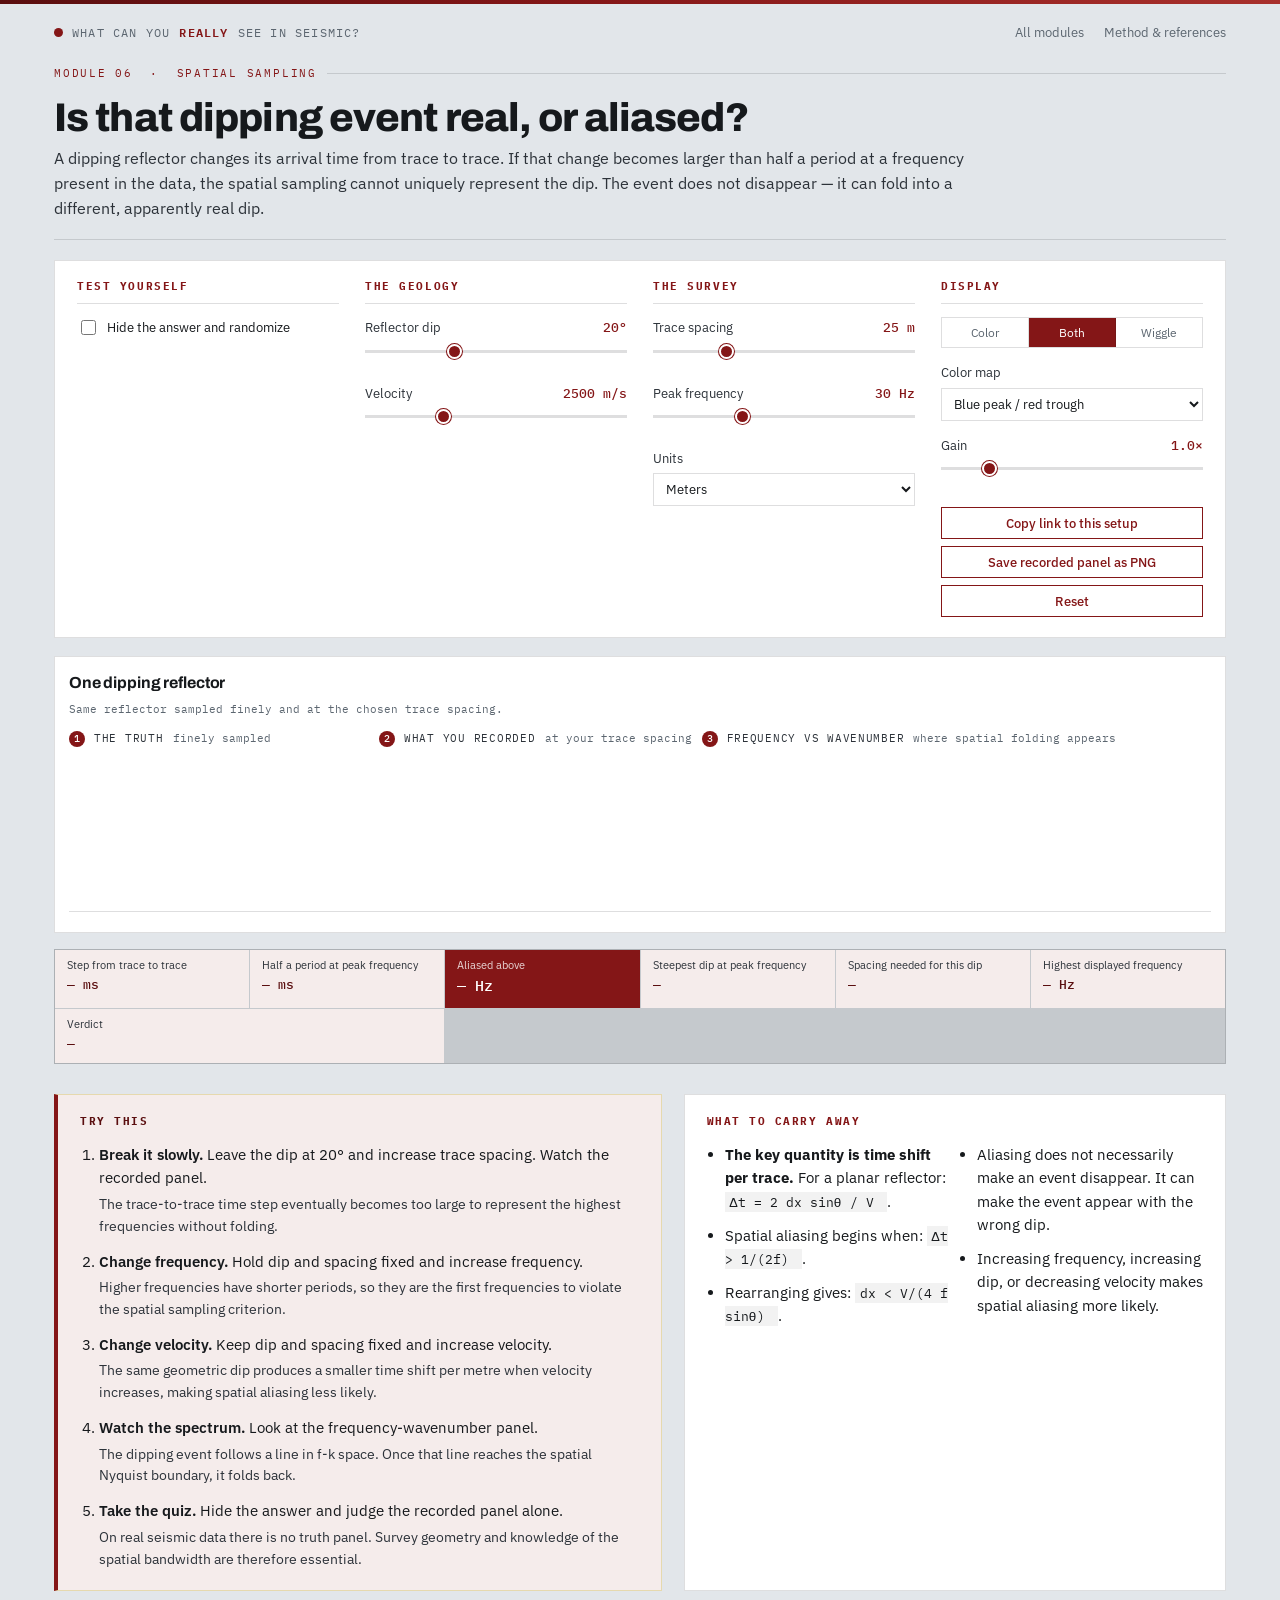
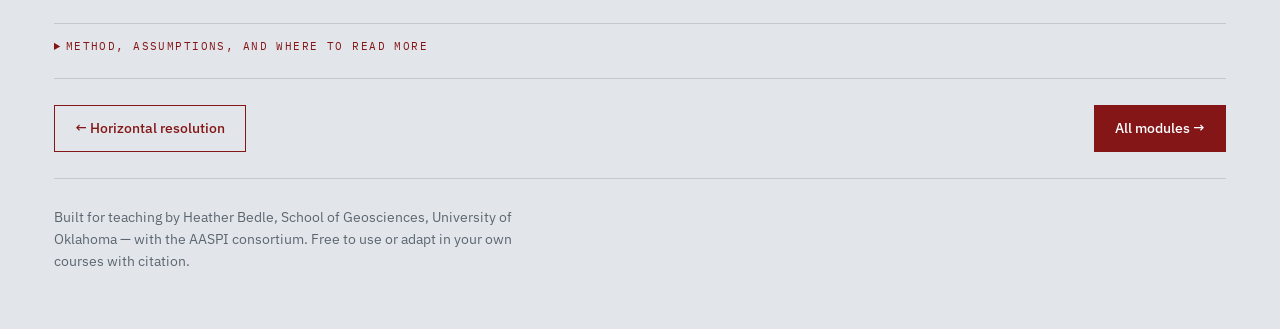
==== commit 0a04d180: "Update aliasing.html" ====
--- a/modules/aliasing.html
+++ b/modules/aliasing.html
@@ -6,17 +6,14 @@
 
 <title>Sampling &amp; spatial aliasing — What Can You REALLY See in Seismic?</title>
 
-<meta
-  name="description"
-  content="Explore spatial sampling and seismic aliasing: how trace spacing, velocity, dip, and frequency determine what can be recorded without ambiguity."
->
+<meta name="description"
+      content="Explore spatial aliasing in seismic data by changing dip, velocity, trace spacing and frequency.">
 
 <link rel="preconnect" href="https://fonts.googleapis.com">
 <link rel="preconnect" href="https://fonts.gstatic.com" crossorigin>
-<link
-  href="https://fonts.googleapis.com/css2?family=Archivo:wght@600;700;800&family=IBM+Plex+Mono:wght@400;500&family=IBM+Plex+Sans:wght@400;500;600&display=swap"
-  rel="stylesheet"
->
+
+<link href="https://fonts.googleapis.com/css2?family=Archivo:wght@600;700;800&family=IBM+Plex+Mono:wght@400;500&family=IBM+Plex+Sans:wght@400;500;600&display=swap"
+      rel="stylesheet">
 
 <link rel="stylesheet" href="../assets/style.css">
 </head>
@@ -25,1638 +22,1506 @@
 
 <div class="wrap">
 
-  <!-- ================================================================
-       HEADER
-       ================================================================ -->
-
-  <header class="masthead">
-    <a class="brand" href="../index.html">
-      <span class="dot"></span>
-      What can you <b>really</b> see in seismic?
-    </a>
-
-    <nav>
-      <a href="../index.html">All modules</a>
-      <a href="#notes">Method &amp; references</a>
-    </nav>
-  </header>
-
-
-  <!-- ================================================================
-       MODULE INTRODUCTION
-       ================================================================ -->
-
-  <div class="mod-head">
-
-    <p class="eyebrow">
-      Module 06 &nbsp;·&nbsp; Spatial sampling
+<header class="masthead">
+  <a class="brand" href="../index.html">
+    <span class="dot"></span>
+    What can you <b>really</b> see in seismic?
+  </a>
+
+  <nav>
+    <a href="../index.html">All modules</a>
+    <a href="#notes">Method &amp; references</a>
+  </nav>
+</header>
+
+
+<!-- ================================================================
+     HEADER
+================================================================ -->
+
+<div class="mod-head">
+
+  <p class="eyebrow">
+    Module 06 &nbsp;·&nbsp; Spatial sampling
+  </p>
+
+  <h1>
+    Is that dipping event real, or aliased?
+  </h1>
+
+  <p class="sub">
+    A dipping reflector changes its arrival time from trace to trace.
+    If that change becomes larger than half a period at a frequency
+    present in the data, the spatial sampling cannot uniquely represent
+    the dip. The event does not disappear — it can fold into a different,
+    apparently real dip.
+  </p>
+
+</div>
+
+
+<!-- ================================================================
+     CONTROLS
+================================================================ -->
+
+<section class="controls">
+
+  <!-- QUIZ -->
+
+  <div class="ctl-col">
+
+    <h2>Test yourself</h2>
+
+    <label class="check">
+      <input type="checkbox" id="quiz">
+      Hide the answer and randomize
+    </label>
+
+    <div id="quizBox" hidden>
+
+      <p style="font-size:12.5px;color:var(--ink-soft);margin:2px 0 10px">
+        You only get the recorded panel.
+        Decide whether the dip you can see is the real one.
+      </p>
+
+      <button class="btn small" id="qReal" type="button">
+        The dip is real
+      </button>
+
+      <button class="btn small" id="qAlias" type="button">
+        It is aliased
+      </button>
+
+      <button class="btn ghost small" id="newCase" type="button">
+        New case
+      </button>
+
+      <p id="verdict"
+         style="font-size:13px;margin:10px 0 0;min-height:1.2em">
+      </p>
+
+    </div>
+
+  </div>
+
+
+  <!-- GEOLOGY -->
+
+  <div class="ctl-col">
+
+    <h2>The geology</h2>
+
+    <div class="ctl">
+
+      <label for="dip">
+        Reflector dip
+        <span class="val" id="dipV">20°</span>
+      </label>
+
+      <input
+        type="range"
+        id="dip"
+        min="0"
+        max="60"
+        step="1"
+        value="20">
+
+    </div>
+
+
+    <div class="ctl">
+
+      <label for="vel">
+        Velocity
+        <span class="val" id="velV">2500 m/s</span>
+      </label>
+
+      <input
+        type="range"
+        id="vel"
+        min="1500"
+        max="5000"
+        step="50"
+        value="2500">
+
+    </div>
+
+  </div>
+
+
+  <!-- SURVEY -->
+
+  <div class="ctl-col">
+
+    <h2>The survey</h2>
+
+    <div class="ctl">
+
+      <label for="dx">
+        Trace spacing
+        <span class="val" id="dxV">25 m</span>
+      </label>
+
+      <input
+        type="range"
+        id="dx"
+        min="5"
+        max="80"
+        step="1"
+        value="25">
+
+    </div>
+
+
+    <div class="ctl">
+
+      <label for="freq">
+        Peak frequency
+        <span class="val" id="freqV">30 Hz</span>
+      </label>
+
+      <input
+        type="range"
+        id="freq"
+        min="10"
+        max="70"
+        step="1"
+        value="30">
+
+    </div>
+
+
+    <div class="ctl">
+
+      <label for="units">
+        Units
+      </label>
+
+      <select id="units">
+        <option value="m">Meters</option>
+        <option value="ft">Feet</option>
+      </select>
+
+    </div>
+
+  </div>
+
+
+  <!-- DISPLAY -->
+
+  <div class="ctl-col">
+
+    <h2>Display</h2>
+
+    <div class="ctl">
+
+      <div class="seg"
+           role="group"
+           aria-label="Display style">
+
+        <button
+          type="button"
+          id="dVD"
+          aria-pressed="false">
+          Color
+        </button>
+
+        <button
+          type="button"
+          id="dBoth"
+          aria-pressed="true">
+          Both
+        </button>
+
+        <button
+          type="button"
+          id="dWig"
+          aria-pressed="false">
+          Wiggle
+        </button>
+
+      </div>
+
+    </div>
+
+
+    <div class="ctl">
+
+      <label for="cmap">
+        Color map
+      </label>
+
+      <select id="cmap">
+
+        <option value="bwr">
+          Blue peak / red trough
+        </option>
+
+        <option value="cbsafe">
+          Blue peak / orange trough
+        </option>
+
+        <option value="gray">
+          Grayscale
+        </option>
+
+      </select>
+
+    </div>
+
+
+    <div class="ctl">
+
+      <label for="gain">
+        Gain
+        <span class="val" id="gainV">1.0×</span>
+      </label>
+
+      <input
+        type="range"
+        id="gain"
+        min="0.4"
+        max="4"
+        step="0.1"
+        value="1">
+
+    </div>
+
+
+    <button class="btn ghost small"
+            id="copyBtn"
+            type="button">
+      Copy link to this setup
+    </button>
+
+    <button class="btn ghost small"
+            id="pngBtn"
+            type="button">
+      Save recorded panel as PNG
+    </button>
+
+    <button class="btn ghost small"
+            id="resetBtn"
+            type="button">
+      Reset
+    </button>
+
+  </div>
+
+</section>
+
+
+<!-- ================================================================
+     MAIN PANELS
+================================================================ -->
+
+<section class="plot" style="margin-top:18px">
+
+  <div class="plot-head">
+
+    <h3>
+      One dipping reflector
+    </h3>
+
+  </div>
+
+
+  <p class="hint-line" id="hintLine">
+    Same reflector sampled finely and at the chosen trace spacing.
+  </p>
+
+
+  <div class="sec-row" id="panelRow">
+
+
+    <!-- TRUTH -->
+
+    <div class="panel-col">
+
+      <p class="sublabel">
+
+        <b>1</b>
+        The truth
+
+        <span class="note">
+          finely sampled
+        </span>
+
+      </p>
+
+      <canvas
+        id="fineCanvas"
+        aria-label="Densely sampled seismic section showing the true dipping reflector">
+      </canvas>
+
+    </div>
+
+
+    <!-- RECORDED -->
+
+    <div class="panel-col">
+
+      <p class="sublabel">
+
+        <b>2</b>
+        What you recorded
+
+        <span class="note"
+              id="recNote">
+          at your trace spacing
+        </span>
+
+      </p>
+
+      <canvas
+        id="recCanvas"
+        aria-label="Seismic section sampled at the selected trace spacing">
+      </canvas>
+
+    </div>
+
+
+    <!-- FK -->
+
+    <div class="panel-col">
+
+      <p class="sublabel">
+
+        <b>3</b>
+        Frequency vs wavenumber
+
+        <span class="note">
+          where spatial folding appears
+        </span>
+
+      </p>
+
+      <canvas
+        id="fkCanvas"
+        aria-label="Frequency-wavenumber spectrum">
+      </canvas>
+
+    </div>
+
+  </div>
+
+
+  <div class="legend"
+       id="mainLegend">
+  </div>
+
+</section>
+
+
+<!-- ================================================================
+     STATS
+================================================================ -->
+
+<div class="stats">
+
+  <div class="stat">
+    <span>Step from trace to trace</span>
+    <b id="rStep">— ms</b>
+  </div>
+
+
+  <div class="stat">
+    <span>Half a period at peak frequency</span>
+    <b id="rHalf">— ms</b>
+  </div>
+
+
+  <div class="stat key">
+    <span>Aliased above</span>
+    <b id="rFa">— Hz</b>
+  </div>
+
+
+  <div class="stat">
+    <span>Steepest dip at peak frequency</span>
+    <b id="rDipMax">—</b>
+  </div>
+
+
+  <div class="stat">
+    <span>Spacing needed for this dip</span>
+    <b id="rDxMax">—</b>
+  </div>
+
+
+  <div class="stat">
+    <span>Highest displayed frequency</span>
+    <b id="rFmax">— Hz</b>
+  </div>
+
+
+  <div class="stat wide">
+    <span>Verdict</span>
+    <b id="rVerdict">—</b>
+  </div>
+
+</div>
+
+
+<!-- ================================================================
+     TEACHING
+================================================================ -->
+
+<div class="teach">
+
+  <div class="tryit">
+
+    <h3>Try this</h3>
+
+    <ol>
+
+      <li>
+        <b>Break it slowly.</b>
+        Leave the dip at 20° and increase trace spacing.
+        Watch the recorded panel.
+
+        <span class="ans">
+          The trace-to-trace time step eventually becomes too large
+          to represent the highest frequencies without folding.
+        </span>
+      </li>
+
+
+      <li>
+        <b>Change frequency.</b>
+        Hold dip and spacing fixed and increase frequency.
+
+        <span class="ans">
+          Higher frequencies have shorter periods, so they are the
+          first frequencies to violate the spatial sampling criterion.
+        </span>
+      </li>
+
+
+      <li>
+        <b>Change velocity.</b>
+        Keep dip and spacing fixed and increase velocity.
+
+        <span class="ans">
+          The same geometric dip produces a smaller time shift per
+          metre when velocity increases, making spatial aliasing less
+          likely.
+        </span>
+      </li>
+
+
+      <li>
+        <b>Watch the spectrum.</b>
+        Look at the frequency-wavenumber panel.
+
+        <span class="ans">
+          The dipping event follows a line in f-k space. Once that
+          line reaches the spatial Nyquist boundary, it folds back.
+        </span>
+      </li>
+
+
+      <li>
+        <b>Take the quiz.</b>
+        Hide the answer and judge the recorded panel alone.
+
+        <span class="ans">
+          On real seismic data there is no truth panel. Survey geometry
+          and knowledge of the spatial bandwidth are therefore essential.
+        </span>
+      </li>
+
+    </ol>
+
+  </div>
+
+
+  <div class="takeaway">
+
+    <h3>What to carry away</h3>
+
+    <ul>
+
+      <li>
+        <b>The key quantity is time shift per trace.</b>
+        For a planar reflector:
+        <span class="k">
+          Δt = 2 dx sinθ / V
+        </span>.
+      </li>
+
+
+      <li>
+        Spatial aliasing begins when:
+        <span class="k">
+          Δt &gt; 1/(2f)
+        </span>.
+      </li>
+
+
+      <li>
+        Rearranging gives:
+        <span class="k">
+          dx &lt; V/(4 f sinθ)
+        </span>.
+      </li>
+
+
+      <li>
+        Aliasing does not necessarily make an event disappear.
+        It can make the event appear with the wrong dip.
+      </li>
+
+
+      <li>
+        Increasing frequency, increasing dip, or decreasing velocity
+        makes spatial aliasing more likely.
+      </li>
+
+    </ul>
+
+  </div>
+
+</div>
+
+
+<!-- ================================================================
+     NOTES
+================================================================ -->
+
+<details class="notes" id="notes">
+
+  <summary>
+    Method, assumptions, and where to read more
+  </summary>
+
+
+  <p>
+
+    The synthetic is a single planar reflector convolved with a
+    zero-phase Ricker wavelet.
+
+    The two-way-time slope is
+
+    <span class="k">
+      p = 2 sinθ / V
+    </span>
+
+    in seconds per metre.
+
+    Therefore the time shift between adjacent traces is
+
+    <span class="k">
+      Δt = p dx
+    </span>.
+
+  </p>
+
+
+  <p>
+
+    Spatial aliasing occurs when the phase change between adjacent
+    spatial samples exceeds π radians:
+
+    <span class="k">
+      2π f p dx &gt; π
+    </span>.
+
+    Therefore:
+
+    <span class="k">
+      f &gt; 1/(2p dx)
+    </span>.
+
+    Equivalently:
+
+    <span class="k">
+      dx &lt; V/(4 f sinθ)
+    </span>.
+
+  </p>
+
+
+  <p>
+
+    The truth panel is sampled eight times more finely than the
+    recorded panel. It is a visualization of the underlying synthetic
+    reflector, not a claim about what a real survey sampled.
+
+  </p>
+
+
+  <p>
+
+    The f-k panel is calculated from the actual recorded panel using
+    a two-dimensional FFT. A cosine taper is applied in time and
+    space before the transform to reduce edge leakage.
+
+  </p>
+
+
+  <p>
+
+    This simple demonstration does not include migration anti-alias
+    operators, interpolation, irregular geometry, noise, multiples,
+    diffraction, or the more complicated sampling requirements of
+    three-dimensional surveys.
+
+  </p>
+
+
+  <ul>
+
+    <li>
+      Yilmaz, Ö., 2001,
+      <em>Seismic Data Analysis</em>, SEG.
+    </li>
+
+    <li>
+      Vermeer, G.J.O., 2012,
+      <em>3D Seismic Survey Design</em>, 2nd ed., SEG.
+    </li>
+
+    <li>
+      Liner, C.L., 2016,
+      <em>Elements of 3D Seismology</em>, 3rd ed., SEG.
+    </li>
+
+  </ul>
+
+</details>
+
+
+<!-- ================================================================
+     FOOTER
+================================================================ -->
+
+<div class="pager">
+
+  <a class="btn ghost"
+     href="fresnel.html">
+    ← Horizontal resolution
+  </a>
+
+  <a class="btn"
+     href="../index.html#modules">
+    All modules →
+  </a>
+
+</div>
+
+
+<footer>
+
+  <div class="foot-grid">
+
+    <p>
+      Built for teaching by Heather Bedle,
+      School of Geosciences, University of Oklahoma —
+      with the AASPI consortium.
+      Free to use or adapt in your own courses with citation.
     </p>
 
-    <h1>
-      Is that dipping event real, or aliased?
-    </h1>
-
-    <p class="sub">
-      A dipping seismic event is spatially aliased when its time shift from
-      one trace to the next exceeds half a cycle at the frequency being
-      considered. The event does not necessarily disappear — instead,
-      frequencies above the spatial Nyquist limit fold into the sampled
-      spectrum and can appear at the wrong apparent dip.
-    </p>
-
   </div>
 
-
-  <!-- ================================================================
-       CONTROLS
-       ================================================================ -->
-
-  <section class="controls">
-
-    <!-- QUIZ --------------------------------------------------------- -->
-
-    <div class="ctl-col">
-
-      <h2>Test yourself</h2>
-
-      <label class="check">
-        <input type="checkbox" id="quiz">
-        Hide the answer and randomize
-      </label>
-
-      <div id="quizBox" hidden>
-
-        <p style="font-size:12.5px;color:var(--ink-soft);margin:2px 0 10px">
-          You only get the recorded panel. Decide whether the
-          <b>peak-frequency component</b> is spatially aliased.
-        </p>
-
-        <button class="btn small" id="qReal" type="button">
-          The peak frequency is safely sampled
-        </button>
-
-        <button class="btn small" id="qAlias" type="button">
-          The peak frequency is aliased
-        </button>
-
-        <button class="btn ghost small" id="newCase" type="button">
-          New case
-        </button>
-
-        <p
-          id="verdict"
-          style="font-size:13px;margin:10px 0 0;min-height:1.2em"
-        ></p>
-
-      </div>
-
-    </div>
-
-
-    <!-- GEOLOGY ------------------------------------------------------ -->
-
-    <div class="ctl-col">
-
-      <h2>The geology</h2>
-
-      <div class="ctl">
-        <label for="dip">
-          Reflector dip
-          <span class="val" id="dipV">20°</span>
-        </label>
-
-        <input
-          type="range"
-          id="dip"
-          min="0"
-          max="45"
-          step="1"
-          value="20"
-        >
-      </div>
-
-      <div class="ctl">
-        <label for="vel">
-          Velocity
-          <span class="val" id="velV">2500 m/s</span>
-        </label>
-
-        <input
-          type="range"
-          id="vel"
-          min="1500"
-          max="5000"
-          step="50"
-          value="2500"
-        >
-      </div>
-
-    </div>
-
-
-    <!-- SURVEY ------------------------------------------------------- -->
-
-    <div class="ctl-col">
-
-      <h2>The survey</h2>
-
-      <div class="ctl">
-
-        <label for="dx">
-          Trace spacing
-          <span class="val" id="dxV">25 m</span>
-        </label>
-
-        <input
-          type="range"
-          id="dx"
-          min="5"
-          max="80"
-          step="1"
-          value="25"
-        >
-
-      </div>
-
-      <div class="ctl">
-
-        <label for="freq">
-          Peak frequency
-          <span class="val" id="freqV">30 Hz</span>
-        </label>
-
-        <input
-          type="range"
-          id="freq"
-          min="10"
-          max="70"
-          step="1"
-          value="30"
-        >
-
-      </div>
-
-      <div class="ctl">
-
-        <label for="units">Units</label>
-
-        <select id="units">
-          <option value="m">Meters</option>
-          <option value="ft">Feet</option>
-        </select>
-
-      </div>
-
-    </div>
-
-
-    <!-- DISPLAY ------------------------------------------------------ -->
-
-    <div class="ctl-col">
-
-      <h2>Display</h2>
-
-      <div class="ctl">
-
-        <div
-          class="seg"
-          role="group"
-          aria-label="Display style"
-        >
-
-          <button
-            type="button"
-            id="dVD"
-            aria-pressed="false"
-          >
-            Color
-          </button>
-
-          <button
-            type="button"
-            id="dBoth"
-            aria-pressed="true"
-          >
-            Both
-          </button>
-
-          <button
-            type="button"
-            id="dWig"
-            aria-pressed="false"
-          >
-            Wiggle
-          </button>
-
-        </div>
-
-      </div>
-
-
-      <div class="ctl">
-
-        <label for="cmap">
-          Color map
-        </label>
-
-        <select id="cmap">
-
-          <option value="bwr">
-            Blue peak / red trough
-          </option>
-
-          <option value="cbsafe">
-            Blue peak / orange trough (colorblind safe)
-          </option>
-
-          <option value="gray">
-            Grayscale (black peak)
-          </option>
-
-        </select>
-
-      </div>
-
-
-      <div class="ctl">
-
-        <label for="gain">
-          Gain
-          <span class="val" id="gainV">1.0×</span>
-        </label>
-
-        <input
-          type="range"
-          id="gain"
-          min="0.4"
-          max="4"
-          step="0.1"
-          value="1"
-        >
-
-      </div>
-
-
-      <button
-        class="btn ghost small"
-        id="copyBtn"
-        type="button"
-      >
-        Copy link to this setup
-      </button>
-
-
-      <button
-        class="btn ghost small"
-        id="pngBtn"
-        type="button"
-      >
-        Save recorded panel as PNG
-      </button>
-
-
-      <button
-        class="btn ghost small"
-        id="resetBtn"
-        type="button"
-      >
-        Reset
-      </button>
-
-    </div>
-
-  </section>
-
-
-  <!-- ================================================================
-       PANELS
-       ================================================================ -->
-
-  <section
-    class="plot"
-    style="margin-top:18px"
-  >
-
-    <div class="plot-head">
-
-      <h3>
-        One dipping reflector
-      </h3>
-
-    </div>
-
-
-    <p
-      class="hint-line"
-      id="hintLine"
-    >
-      Same reflector, sampled two ways, with the spatial spectrum of
-      what was recorded.
-    </p>
-
-
-    <div
-      class="sec-row"
-      id="panelRow"
-    >
-
-      <!-- REFERENCE PANEL -------------------------------------------- -->
-
-      <div class="panel-col">
-
-        <p class="sublabel">
-
-          <b>1</b>
-          Densely sampled reference
-
-          <span class="note">
-            much finer spatial sampling than the survey
-          </span>
-
-        </p>
-
-        <canvas
-          id="fineCanvas"
-          aria-label="Densely sampled reference section showing the true continuous dip"
-        ></canvas>
-
-      </div>
-
-
-      <!-- RECORDED PANEL --------------------------------------------- -->
-
-      <div class="panel-col">
-
-        <p class="sublabel">
-
-          <b>2</b>
-          What you recorded
-
-          <span
-            class="note"
-            id="recNote"
-          >
-            at your trace spacing
-          </span>
-
-        </p>
-
-        <canvas
-          id="recCanvas"
-          aria-label="Seismic section at the chosen trace spacing"
-        ></canvas>
-
-      </div>
-
-
-      <!-- FK PANEL ---------------------------------------------------- -->
-
-      <div class="panel-col">
-
-        <p class="sublabel">
-
-          <b>3</b>
-          Frequency vs wavenumber
-
-          <span class="note">
-            where spatial folding appears
-          </span>
-
-        </p>
-
-        <canvas
-          id="fkCanvas"
-          aria-label="Frequency wavenumber spectrum of the recorded section"
-        ></canvas>
-
-      </div>
-
-    </div>
-
-
-    <div
-      class="legend"
-      id="mainLegend"
-    ></div>
-
-  </section>
-
-
-  <!-- ================================================================
-       NUMERICAL READOUTS
-       ================================================================ -->
-
-  <div class="stats">
-
-    <div class="stat">
-
-      <span>
-        Time shift from trace to trace
-      </span>
-
-      <b id="rStep">
-        —
-      </b>
-
-    </div>
-
-
-    <div class="stat">
-
-      <span>
-        Half a cycle at peak frequency
-      </span>
-
-      <b id="rHalf">
-        —
-      </b>
-
-    </div>
-
-
-    <div class="stat key">
-
-      <span>
-        Spatial Nyquist
-      </span>
-
-      <b id="rNyq">
-        —
-      </b>
-
-    </div>
-
-
-    <div class="stat">
-
-      <span>
-        Peak frequency
-      </span>
-
-      <b id="rPeak">
-        —
-      </b>
-
-    </div>
-
-
-    <div class="stat">
-
-      <span>
-        Useful wavelet bandwidth
-      </span>
-
-      <b id="rUseful">
-        —
-      </b>
-
-    </div>
-
-
-    <div class="stat">
-
-      <span>
-        Steepest dip at peak frequency
-      </span>
-
-      <b id="rDipMax">
-        —
-      </b>
-
-    </div>
-
-
-    <div class="stat">
-
-      <span>
-        Spacing needed for this dip
-      </span>
-
-      <b id="rDxMax">
-        —
-      </b>
-
-    </div>
-
-
-    <div class="stat wide">
-
-      <span>
-        Verdict
-      </span>
-
-      <b id="rVerdict">
-        —
-      </b>
-
-    </div>
-
-  </div>
-
-
-  <!-- ================================================================
-       TEACHING
-       ================================================================ -->
-
-  <div class="teach">
-
-
-    <!-- TRY IT ------------------------------------------------------- -->
-
-    <div class="tryit">
-
-      <h3>
-        Try this
-      </h3>
-
-      <ol>
-
-        <li>
-
-          <b>Break it slowly.</b>
-
-          Leave the dip at 20° and increase trace spacing from
-          5 m to 80 m.
-
-          <span class="ans">
-
-            Watch the time shift from trace to trace and compare it
-            with half a cycle at the frequency you are considering.
-            Once the spatial Nyquist frequency falls below the peak
-            frequency, the peak itself is spatially aliased.
-
-          </span>
-
-        </li>
-
-
-        <li>
-
-          <b>Watch the fold in panel 3.</b>
-
-          Follow the energy in the f-k panel as the trace spacing
-          becomes coarser.
-
-          <span class="ans">
-
-            A planar event produces energy along a line through the
-            origin. Once that line reaches the spatial Nyquist
-            boundary, higher spatial frequencies fold back into the
-            sampled spectrum. The apparent slope can therefore
-            change sign.
-
-          </span>
-
-        </li>
-
-
-        <li>
-
-          <b>Alias by raising frequency alone.</b>
-
-          Fix dip and spacing, then increase peak frequency.
-
-          <span class="ans">
-
-            The spatial Nyquist frequency is determined by trace
-            spacing and the event's time dip. Increasing seismic
-            frequency does not change that Nyquist limit; instead,
-            more of the wavelet spectrum moves above it.
-
-          </span>
-
-        </li>
-
-
-        <li>
-
-          <b>Find the trade.</b>
-
-          Set spacing to 40 m and find the steepest dip that can be
-          sampled at 30 Hz. Then repeat at 60 Hz.
-
-          <span class="ans">
-
-            Doubling frequency roughly halves the allowable trace
-            spacing for the same dip, or halves the steepest dip that
-            can be sampled at the same spacing.
-
-          </span>
-
-        </li>
-
-
-        <li>
-
-          <b>Make it a fast-velocity target.</b>
-
-          Keep dip and spacing fixed and increase velocity.
-
-          <span class="ans">
-
-            The same geometric dip produces a smaller time dip in a
-            faster medium. The event therefore changes less in time
-            from one trace to the next and is less vulnerable to
-            spatial aliasing.
-
-          </span>
-
-        </li>
-
-
-        <li>
-
-          <b>Then take the quiz.</b>
-
-          Run ten cases from the recorded panel alone.
-
-          <span class="ans">
-
-            This is closer to the real interpretation problem:
-            there is no truth panel on a field dataset. You need to
-            know the acquisition geometry and understand where the
-            spatial Nyquist limit lies.
-
-          </span>
-
-        </li>
-
-      </ol>
-
-    </div>
-
-
-    <!-- TAKEAWAY ---------------------------------------------------- -->
-
-    <div class="takeaway">
-
-      <h3>
-        What to carry away
-      </h3>
-
-      <ul>
-
-        <li>
-
-          <b>The key comparison is simple:</b>
-
-          compare the time shift from one trace to the next with
-          half a cycle at the frequency of interest.
-
-        </li>
-
-
-        <li>
-
-          <b>The central equation is</b>
-
-          <span class="k">
-            dx &le; V / (4 &middot; f &middot; sin&nbsp;&theta;)
-          </span>
-
-          for a planar reflector in this constant-velocity,
-          zero-offset model.
-
-        </li>
-
-
-        <li>
-
-          <b>Spatial Nyquist is</b>
-
-          <span class="k">
-            f<sub>Nx</sub> = V / (4 &middot; dx &middot; sin&nbsp;&theta;)
-          </span>
-
-          so frequencies above that value are spatially aliased.
-
-        </li>
-
-
-        <li>
-
-          <b>Aliasing does not necessarily make an event disappear.</b>
-
-          It makes different continuous spatial frequencies
-          indistinguishable after sampling.
-
-        </li>
-
-
-        <li>
-
-          <b>High-frequency aliasing can happen before peak-frequency
-          aliasing.</b>
-
-          A survey may still sample the peak of the wavelet while
-          already folding some of its higher-frequency energy.
-
-        </li>
-
-
-        <li>
-
-          <b>Steep, shallow and slow is the dangerous combination.</b>
-
-          Fault planes, salt flanks, channel edges and other steep
-          events can have very large time dips.
-
-        </li>
-
-
-        <li>
-
-          <b>You cannot generally recover information that was never
-          uniquely sampled.</b>
-
-          Interpolation and processing can help when assumptions are
-          available, but acquisition spacing sets the fundamental
-          spatial sampling limit.
-
-        </li>
-
-      </ul>
-
-    </div>
-
-  </div>
-
-
-  <!-- ================================================================
-       METHODS
-       ================================================================ -->
-
-  <details
-    class="notes"
-    id="notes"
-  >
-
-    <summary>
-      Method, assumptions, and where to read more
-    </summary>
-
-
-    <p>
-
-      The synthetic reflector is a single planar event convolved with
-      a zero-phase Ricker wavelet. For a constant-velocity,
-      zero-offset section, its two-way time slope is
-
-      <span class="k">
-        p = dt/dx = 2 sin&nbsp;&theta; / V
-      </span>
-
-      seconds per metre.
-
-    </p>
-
-
-    <p>
-
-      The time shift between adjacent traces is therefore
-
-      <span class="k">
-        &Delta;t<sub>x</sub> = p &middot; dx
-      </span>
-
-      and spatial Nyquist requires
-
-      <span class="k">
-        &Delta;t<sub>x</sub> &le; 1/(2f)
-      </span>
-
-      for the frequency being considered.
-
-    </p>
-
-
-    <p>
-
-      Combining those equations gives
-
-      <span class="k">
-        dx &le; V/(4f sin&nbsp;&theta;)
-      </span>
-
-      or, equivalently,
-
-      <span class="k">
-        f<sub>Nx</sub> = V/(4 dx sin&nbsp;&theta;).
-      </span>
-
-    </p>
-
-
-    <p>
-
-      The quoted "useful bandwidth" is not treated as a hard physical
-      cutoff. A Ricker wavelet has no finite maximum frequency; its
-      spectrum simply decreases away from the peak. The module
-      therefore estimates a useful bandwidth from the actual wavelet
-      spectrum rather than declaring an arbitrary maximum frequency.
-
-    </p>
-
-
-    <p>
-
-      Panel 3 is a two-dimensional Fourier transform of the recorded
-      panel. A cosine taper is applied in time and space before the
-      transform. For a planar event, the f-k energy follows a straight
-      line whose slope is controlled by the event's time dip
-
-      <span class="k">
-        p = dt/dx
-      </span>
-
-      rather than by the geological dip angle itself.
-
-    </p>
-
-
-    <p>
-
-      The densely sampled reference is a visualization reference:
-      it uses much smaller trace spacing than the survey panel so that
-      the continuous event can be seen without the survey's spatial
-      sampling limitation. It is not an additional measurement.
-
-    </p>
-
-
-    <p>
-
-      This simplified model assumes a planar reflector, constant
-      velocity, zero-offset geometry, and a single event. Real seismic
-      data also involve finite bandwidth, variable velocity, migration,
-      irregular sampling, noise, multiples, diffractions, and multiple
-      dipping events.
-
-    </p>
-
-
-    <p>
-
-      Migration and interpolation can modify the practical aliasing
-      behavior, but they cannot create independent spatial information
-      that was never uniquely sampled in the original acquisition.
-
-    </p>
-
-
-    <ul>
-
-      <li>
-        Yilmaz, Ö., 2001,
-        <em>Seismic Data Analysis</em>: SEG.
-      </li>
-
-      <li>
-        Vermeer, G.J.O., 2012,
-        <em>3D Seismic Survey Design</em>, 2nd ed.: SEG.
-      </li>
-
-      <li>
-        Liner, C.L., 2016,
-        <em>Elements of 3D Seismology</em>, 3rd ed.: SEG.
-      </li>
-
-    </ul>
-
-  </details>
-
-
-  <!-- ================================================================
-       NAVIGATION
-       ================================================================ -->
-
-  <div class="pager">
-
-    <a
-      class="btn ghost"
-      href="fresnel.html"
-    >
-      ← Horizontal resolution
-    </a>
-
-    <a
-      class="btn"
-      href="../index.html#modules"
-    >
-      All modules →
-    </a>
-
-  </div>
-
-
-  <!-- ================================================================
-       FOOTER
-       ================================================================ -->
-
-  <footer>
-
-    <div class="foot-grid">
-
-      <p>
-
-        Built for teaching by Heather Bedle, School of Geosciences,
-        University of Oklahoma — with the
-        <a href="https://www.ou.edu/mcee/labs/aaspi">
-          AASPI
-        </a>
-        consortium.
-
-        Free to use or adapt in your own courses with citation.
-
-      </p>
-
-    </div>
-
-  </footer>
+</footer>
 
 </div>
 
 
 <script src="../assets/seismic.js"></script>
+
 
 <script>
 (function () {
 
-  'use strict';
-
-
-  /* ================================================================
-     DEFAULT STATE
-     ================================================================ */
-
-  const DEF = {
-
-    dip: 20,
-    v: 2500,
-    dx: 25,
-    f: 30,
-
-    disp: 'both',
-    cmap: 'bwr',
-    gain: 1,
-    units: 'm',
+'use strict';
+
+
+/* ================================================================
+   STATE
+================================================================ */
+
+const DEF = {
+
+  dip: 20,
+  v: 2500,
+  dx: 25,
+  f: 30,
+
+  disp: 'both',
+  cmap: 'bwr',
+  gain: 1,
+  units: 'm'
+
+};
+
+
+let S = SEIS.readState(DEF);
+
+
+/* ================================================================
+   HELPERS
+================================================================ */
+
+const $ = id => document.getElementById(id);
+
+const clamp = (v, a, b) =>
+  Math.max(a, Math.min(b, v));
+
+
+const DEG = Math.PI / 180;
+
+const TEAL = '#0B7285';
+const CRIMSON = '#841617';
+const SLATE = '#5C6670';
+
+
+/* ================================================================
+   DATASET SIZE
+================================================================ */
+
+/*
+ * The recorded panel is deliberately 64 traces.
+ *
+ * 64 is a power of two so the f-k transform is efficient.
+ */
+
+const NX = 64;
+
+
+/*
+ * Truth panel is eight times more finely sampled spatially.
+ */
+
+const FINE = 8;
+
+
+/*
+ * Temporal samples.
+ */
+
+const NT = 2048;
+
+
+/*
+ * Centre time of the reflector.
+ *
+ * IMPORTANT:
+ *
+ * The old version could construct the reflector relative to t = 0
+ * while the display was centred around tMid.
+ *
+ * Here t0 is explicitly the centre of the reflector.
+ */
+
+const T0 = 1.5;
+
+
+/* ================================================================
+   QUIZ
+================================================================ */
+
+let Q = {
+
+  on: false,
+  hidden: null,
+  revealed: false,
+  asked: 0,
+  right: 0
+
+};
+
+
+/* ================================================================
+   ACTIVE PARAMETERS
+================================================================ */
+
+function active() {
+
+  return {
+
+    dip: Q.on && Q.hidden ? Q.hidden.dip : S.dip,
+    V:   Q.on && Q.hidden ? Q.hidden.v   : S.v,
+    dx:  Q.on && Q.hidden ? Q.hidden.dx  : S.dx,
+    f:   Q.on && Q.hidden ? Q.hidden.f   : S.f
 
   };
 
-
-  let S = SEIS.readState(DEF);
-
-
-  /* ================================================================
-     HELPERS
-     ================================================================ */
-
-  const $ = (id) =>
-    document.getElementById(id);
-
-
-  const clamp = (v, a, b) =>
-    Math.max(a, Math.min(b, v));
-
-
-  const CRIMSON = '#841617';
-  const TEAL = '#0B7285';
-  const SLATE = '#5C6670';
-  const GREEN = '#1F6F43';
-  const OCHRE = '#8A6D1F';
-
-
-  /* ================================================================
-     GRID
-     ================================================================ */
-
-  const NX = 64;
+}
+
+
+/* ================================================================
+   PHYSICS
+================================================================ */
+
+function physics() {
+
+  const A = active();
+
+  const theta = A.dip * DEG;
+
+
+/*
+ * Two-way-time dip of a planar reflector:
+ *
+ * p = dt/dx = 2 sin(theta) / V
+ */
+
+  const p =
+    2 * Math.sin(theta) / A.V;
+
+
+/*
+ * Time shift between adjacent traces.
+ */
+
+  const step =
+    Math.abs(p) * A.dx;
+
+
+/*
+ * Half a period.
+ */
+
+  const halfPeriod =
+    1 / (2 * A.f);
+
+
+/*
+ * Spatial aliasing frequency:
+ *
+ * f_alias = 1 / (2 p dx)
+ */
+
+  const fAlias =
+    step > 0
+      ? 1 / (2 * step)
+      : Infinity;
+
+
+/*
+ * Useful Ricker bandwidth.
+ *
+ * A Ricker wavelet is not band-limited at 2.2 f.
+ * This is simply a plotting convention for showing the
+ * significant high-frequency part of the wavelet.
+ */
+
+  const fMax =
+    2.2 * A.f;
+
+
+/*
+ * Maximum dip for the PEAK frequency.
+ */
+
+  const sinMax =
+    A.V / (4 * A.dx * A.f);
+
+
+  const dipMax =
+    sinMax >= 1
+      ? 90
+      : Math.asin(Math.max(0, sinMax)) / DEG;
+
+
+/*
+ * Maximum spacing for the selected dip and peak frequency.
+ */
+
+  const s =
+    Math.sin(theta);
+
+
+  const dxMax =
+    s > 1e-9
+      ? A.V / (4 * A.f * s)
+      : Infinity;
+
+
+  return {
+
+    ...A,
+
+    theta,
+    p,
+    step,
+    halfPeriod,
+    fAlias,
+    fMax,
+    dipMax,
+    dxMax
+
+  };
+
+}
+
+
+/* ================================================================
+   SYNTHETIC PANEL
+================================================================ */
+
+function buildPanel(nTrace, spacing, wav, dt, nt, P) {
+
+  const field =
+    new Float32Array(nTrace * nt);
+
+
+/*
+ * Centre the spatial axis at zero.
+ */
+
+  const xCentre =
+    (nTrace - 1) / 2;
+
+
+/*
+ * Spatial extent.
+ */
+
+  for (let ix = 0; ix < nTrace; ix++) {
+
+    const x =
+      (ix - xCentre) * spacing;
+
+
+/*
+ * Plane reflector.
+ *
+ * t(x) = T0 + p x
+ */
+
+    const tReflector =
+      T0 + P.p * x;
+
+
+/*
+ * Only calculate samples around the wavelet.
+ */
+
+    const half =
+      wav.halfLength;
+
+
+/*
+ * IMPORTANT:
+ *
+ * Time coordinates are absolute seconds here.
+ * This is why the reflector remains visible.
+ */
+
+    const i0 =
+      Math.max(
+        0,
+        Math.ceil((tReflector - half) / dt)
+      );
+
+
+    const i1 =
+      Math.min(
+        nt - 1,
+        Math.floor((tReflector + half) / dt)
+      );
+
+
+    for (let it = i0; it <= i1; it++) {
+
+      const t =
+        it * dt;
+
+
+      field[ix * nt + it] =
+        wav.fn(t - tReflector);
+
+    }
+
+  }
+
+
+  return field;
+
+}
+
+
+/* ================================================================
+   COMPUTATION
+================================================================ */
+
+let CACHE = {};
+
+
+function compute() {
+
+  const P =
+    physics();
+
+
+  const wav =
+    SEIS.makeWavelet({
+
+      type: 'ricker',
+
+      f: P.f
+
+    });
+
+
+/*
+ * The spatial width of the recorded panel.
+ */
+
+  const W =
+    NX * P.dx;
+
+
+/*
+ * The reflector needs to remain inside the temporal window.
+ *
+ * Maximum excursion from centre:
+ *
+ * |p| W/2
+ */
+
+  const excursion =
+    Math.abs(P.p) * W / 2;
+
+
+/*
+ * Make a window large enough for:
+ *
+ * - the dipping reflector
+ * - the wavelet
+ * - comfortable margins
+ */
+
+  const win =
+    Math.max(
+      3.0,
+      2 * excursion +
+      5.0 / P.f
+    );
+
+
+/*
+ * Keep the display manageable.
+ */
+
+  const displayWin =
+    clamp(win, 2.5, 8.0);
+
+
+/*
+ * Temporal sampling.
+ *
+ * This is intentionally much finer than the wavelet period.
+ *
+ * 8 samples per period at fMax is already plenty for this
+ * educational synthetic; 16 gives a very clean display.
+ */
+
+  const dt =
+    1 / (16 * Math.max(P.fMax, P.f));
+
 
   /*
-   * The reference panel is deliberately sampled much more finely than
-   * the survey. It is a visualization reference, not a measurement.
+   * Force a power-of-two sample count for FFT.
    */
-  const FINE = 8;
-
-  /*
-   * Temporal samples. Power of two because the f-k transform uses FFTs.
-   */
-  const NT = 2048;
-
-
-  /* ================================================================
-     QUIZ STATE
-     ================================================================ */
-
-  let Q = {
-
-    on: false,
-
-    hidden: null,
-
-    revealed: false,
-
-    asked: 0,
-
-    right: 0,
+
+  let nt =
+    Math.pow(
+      2,
+      Math.ceil(
+        Math.log2(displayWin / dt)
+      )
+    );
+
+
+  nt =
+    clamp(nt, 2048, 16384);
+
+
+  const actualDt =
+    displayWin / nt;
+
+
+/*
+ * Build recorded panel.
+ */
+
+  const rec =
+    buildPanel(
+      NX,
+      P.dx,
+      wav,
+      actualDt,
+      nt,
+      P
+    );
+
+
+/*
+ * Build finely sampled truth panel.
+ */
+
+  const fine =
+    buildPanel(
+      NX * FINE,
+      P.dx / FINE,
+      wav,
+      actualDt,
+      nt,
+      P
+    );
+
+
+/*
+ * Actual f-k transform.
+ */
+
+  const fk =
+    SEIS.fkSpectrum(
+      rec,
+      NX,
+      nt
+    );
+
+
+  CACHE = {
+
+    P,
+    wav,
+
+    W,
+
+    nt,
+    dt: actualDt,
+
+    win: displayWin,
+
+    rec,
+    fine,
+    fk
 
   };
 
-
-  /* ================================================================
-     UNITS
-     ================================================================ */
-
-  const U = () =>
-    SEIS.UNITS[S.units];
-
-
-  const uL = (m) =>
-    m * U().len;
-
-
-  const fmtL = (m, d) =>
-    isFinite(m)
-      ? uL(m).toFixed(d === undefined ? 0 : d) +
-        ' ' +
-        U().lab
-      : 'any spacing';
-
-
-  /* ================================================================
-     ACTIVE PARAMETERS
-     ================================================================ */
-
-  const aDip = () =>
-    Q.on && Q.hidden
-      ? Q.hidden.dip
-      : S.dip;
-
-
-  const aDx = () =>
-    Q.on && Q.hidden
-      ? Q.hidden.dx
-      : S.dx;
-
-
-  const aF = () =>
-    Q.on && Q.hidden
-      ? Q.hidden.f
-      : S.f;
-
-
-  const aV = () =>
-    Q.on && Q.hidden
-      ? Q.hidden.v
-      : S.v;
-
-
-  /* ================================================================
-     PHYSICS
-     ================================================================ */
-
-  function physics() {
-
-    const dip = aDip();
-    const V = aV();
-    const dx = aDx();
-    const fPeak = aF();
-
-    const theta =
-      dip * Math.PI / 180;
-
-    const sinTheta =
-      Math.sin(theta);
-
-
-    /*
-     * Two-way time slope of a planar reflector.
-     *
-     * This is the zero-offset, constant-velocity relationship:
-     *
-     *       p = dt/dx = 2 sin(theta) / V
-     *
-     * Units: seconds / metre.
-     */
-
-    const p =
-      2 * sinTheta / V;
-
-
-    /*
-     * Time shift between adjacent traces.
-     */
-
-    const step =
-      Math.abs(p) * dx;
-
-
-    /*
-     * Spatial Nyquist frequency.
-     *
-     * Frequencies above this are spatially aliased.
-     *
-     *       f_Nx = 1 / (2 dx p)
-     *
-     *            = V / (4 dx sin(theta))
-     */
-
-    const fSpatialNyquist =
-      step > 0
-        ? 1 / (2 * step)
-        : Infinity;
-
-
-    /*
-     * Critical trace spacing for the current dip and peak frequency.
-     */
-
-    const dxMax =
-      sinTheta > 1e-12
-        ? V / (4 * fPeak * sinTheta)
-        : Infinity;
-
-
-    /*
-     * Steepest dip that can be sampled at the current spacing
-     * and peak frequency.
-     */
-
-    const sinDipMax =
-      V / (4 * dx * fPeak);
-
-
-    const dipMax =
-      sinDipMax >= 1
-        ? 90
-        : Math.asin(
-            Math.max(0, sinDipMax)
-          ) * 180 / Math.PI;
-
-
-    /*
-     * Half a cycle at the peak frequency.
-     */
-
-    const halfCycle =
-      1 / (2 * fPeak);
-
+}
+
+
+/* ================================================================
+   LAYOUT
+================================================================ */
+
+function layout() {
+
+  const box =
+    $('recCanvas').closest('.plot');
+
+
+  const W =
+    Math.max(
+      300,
+      box.clientWidth - 28
+    );
+
+
+  const stacked =
+    W < 780;
+
+
+  if (stacked) {
 
     return {
 
-      dip,
-      V,
-      dx,
-      fPeak,
-
-      p,
-
-      step,
-
-      halfCycle,
-
-      fSpatialNyquist,
-
-      dxMax,
-
-      dipMax,
+      stacked: true,
+
+      w: {
+        fine: W,
+        rec: W,
+        fk: W
+      },
+
+      h: 340
 
     };
 
   }
 
 
-  /* ================================================================
-     WAVELET BANDWIDTH
-     ================================================================ */
-
-  function usefulBandwidth(wav, dt, fPeak) {
-
-    /*
-     * The Ricker wavelet has no hard upper frequency limit.
-     *
-     * We therefore calculate its actual spectrum and define the
-     * "useful bandwidth" as the frequency where the amplitude has
-     * fallen to 10% of its peak.
-     *
-     * This is a display/teaching threshold, not a universal seismic
-     * definition of bandwidth.
-     */
-
-    const fMaxTest =
-      Math.max(4 * fPeak, 100);
-
-    const spec =
-      SEIS.spectrum(
-        wav,
-        dt,
-        512,
-        fMaxTest
-      );
-
-
-    let lastUseful =
-      fPeak;
-
-
-    for (let i = 0; i < spec.length; i++) {
-
-      if (spec[i].a >= 0.10) {
-
-        lastUseful =
-          spec[i].f;
+  const avail =
+    W - 20;
+
+
+  const each =
+    Math.floor(avail / 3);
+
+
+  return {
+
+    stacked: false,
+
+    w: {
+
+      fine: each,
+      rec: each,
+      fk: avail - 2 * each
+
+    },
+
+    h:
+      clamp(
+        Math.round(W * 0.32),
+        300,
+        440
+      )
+
+  };
+
+}
+
+
+/* ================================================================
+   QUIZ MASK
+================================================================ */
+
+function masked() {
+
+  return Q.on && !Q.revealed;
+
+}
+
+
+function drawMask(ctx, rect, title) {
+
+  ctx.save();
+
+  ctx.beginPath();
+
+  ctx.rect(
+    rect.x,
+    rect.y,
+    rect.w,
+    rect.h
+  );
+
+  ctx.clip();
+
+
+  ctx.fillStyle =
+    '#E9EBEE';
+
+  ctx.fillRect(
+    rect.x,
+    rect.y,
+    rect.w,
+    rect.h
+  );
+
+
+  ctx.strokeStyle =
+    'rgba(92,102,112,.20)';
+
+  ctx.lineWidth = 1;
+
+
+  for (
+    let d = -rect.h;
+    d < rect.w;
+    d += 13
+  ) {
+
+    ctx.beginPath();
+
+    ctx.moveTo(
+      rect.x + d,
+      rect.y + rect.h
+    );
+
+    ctx.lineTo(
+      rect.x + d + rect.h,
+      rect.y
+    );
+
+    ctx.stroke();
+
+  }
+
+
+  ctx.fillStyle =
+    SLATE;
+
+  ctx.font =
+    '12px "IBM Plex Mono", monospace';
+
+  ctx.textAlign =
+    'center';
+
+  ctx.textBaseline =
+    'middle';
+
+
+  ctx.fillText(
+    title,
+    rect.x + rect.w / 2,
+    rect.y + rect.h / 2
+  );
+
+
+  ctx.restore();
+
+  SEIS.frame(
+    ctx,
+    rect
+  );
+
+}
+
+
+/* ================================================================
+   SECTION DRAWING
+================================================================ */
+
+function drawSection(
+  id,
+  field,
+  n,
+  L,
+  key,
+  isRecorded
+) {
+
+  const canvas =
+    $(id);
+
+
+  const width =
+    L.w[key];
+
+
+  const ctx =
+    SEIS.fitCanvas(
+      canvas,
+      width,
+      L.h
+    );
+
+
+  ctx.clearRect(
+    0,
+    0,
+    width,
+    L.h
+  );
+
+
+  const margin = {
+
+    l:
+      L.stacked || key === 'fine'
+        ? 54
+        : 34,
+
+    r: 12,
+    t: 8,
+    b: 42
+
+  };
+
+
+  const rect = {
+
+    x: margin.l,
+
+    y: margin.t,
+
+    w:
+      width -
+      margin.l -
+      margin.r,
+
+    h:
+      L.h -
+      margin.t -
+      margin.b
+
+  };
+
+
+  const {
+
+    nt,
+    W,
+    P,
+    win
+
+  } = CACHE;
+
+
+  if (
+    !isRecorded &&
+    masked()
+  ) {
+
+    drawMask(
+      ctx,
+      rect,
+      'Truth hidden'
+    );
+
+    return;
+
+  }
+
+
+/* ---------------------------------------------------------------
+   COLOR IMAGE
+---------------------------------------------------------------- */
+
+  if (S.disp !== 'wiggle') {
+
+    SEIS.drawVarDensity(
+
+      ctx,
+
+      field,
+
+      n,
+
+      nt,
+
+      rect,
+
+      {
+
+        cmap:
+          SEIS.COLORMAPS[S.cmap],
+
+        gain:
+          S.gain,
+
+        /*
+         * Because the synthetic has unit-amplitude wavelets,
+         * clipping at 1 is appropriate.
+         */
+
+        clip: 1,
+
+        /*
+         * DO NOT interpolate the recorded traces.
+         * That would visually create samples that don't exist.
+         */
+
+        smooth:
+          !isRecorded
 
       }
 
-    }
-
-
-    return lastUseful;
-
-  }
-
-
-  /* ================================================================
-     SAMPLING STATE
-     ================================================================ */
-
-  function samplingState(P, fUseful) {
-
-    /*
-     * Three teaching states:
-     *
-     * 1. clean:
-     *    useful bandwidth lies below spatial Nyquist.
-     *
-     * 2. high:
-     *    peak is safe, but part of the upper bandwidth aliases.
-     *
-     * 3. peak:
-     *    even the peak frequency is at or above Nyquist.
-     */
-
-    if (
-      P.fSpatialNyquist <= P.fPeak
-    ) {
-
-      return 'peak';
-
-    }
-
-
-    if (
-      P.fSpatialNyquist < fUseful
-    ) {
-
-      return 'high';
-
-    }
-
-
-    return 'clean';
-
-  }
-
-
-  /* ================================================================
-     CACHE
-     ================================================================ */
-
-  let CACHE = {};
-
-
-  /* ================================================================
-     COMPUTATION
-     ================================================================ */
-
-  function compute() {
-
-    const P =
-      physics();
-
-
-    const wav =
-      SEIS.makeWavelet({
-        type: 'ricker',
-        f: P.fPeak
-      });
-
-
-    /*
-     * Survey width.
-     */
-
-    const W =
-      NX * P.dx;
-
-
-    /*
-     * Time required for the dipping event to cross the panel.
-     */
-
-    const spread =
-      Math.abs(P.p) * W;
-
-
-    /*
-     * Give the event enough vertical room for the wavelet.
-     */
-
-    const win =
-      clamp(
-        spread * 1.18 +
-        4.5 / P.fPeak,
-        0.25,
-        4.2
-      );
-
-
-    const nt =
-      NT;
-
-
-    const dt =
-      win / nt;
-
-
-    const tMid =
-      win / 2;
-
-
-    /* --------------------------------------------------------------
-       BUILD SYNTHETIC SECTION
-       -------------------------------------------------------------- */
-
-    const build =
-      (n, spacing) => {
-
-        const fld =
-          new Float32Array(
-            n * nt
-          );
-
-
-        const hl =
-          wav.halfLength;
-
-
-        for (
-          let ix = 0;
-          ix < n;
-          ix++
-        ) {
-
-          const x =
-            (ix - (n - 1) / 2) *
-            spacing;
-
-
-          /*
-           * Planar reflector.
-           *
-           * t(x) = t0 + p x
-           */
-
-          const tt =
-            tMid + P.p * x;
-
-
-          const i0 =
-            Math.max(
-              0,
-              Math.ceil(
-                (tt - hl) / dt
-              )
-            );
-
-
-          const i1 =
-            Math.min(
-              nt - 1,
-              Math.floor(
-                (tt + hl) / dt
-              )
-            );
-
-
-          for (
-            let i = i0;
-            i <= i1;
-            i++
-          ) {
-
-            fld[
-              ix * nt + i
-            ] += wav.fn(
-              i * dt - tt
-            );
-
-          }
-
-        }
-
-
-        return fld;
-
-      };
-
-
-    /*
-     * Recorded survey.
-     */
-
-    const rec =
-      build(
-        NX,
-        P.dx
-      );
-
-
-    /*
-     * Densely sampled reference.
-     */
-
-    const fine =
-      build(
-        NX * FINE,
-        P.dx / FINE
-      );
-
-
-    /*
-     * 2-D Fourier transform of the recorded panel.
-     */
-
-    const fk =
-      SEIS.fkSpectrum(
-        rec,
-        NX,
-        nt
-      );
-
-
-    /*
-     * Determine a useful wavelet bandwidth from the actual Ricker
-     * spectrum.
-     */
-
-    const fUseful =
-      usefulBandwidth(
-        wav,
-        dt,
-        P.fPeak
-      );
-
-
-    const state =
-      samplingState(
-        P,
-        fUseful
-      );
-
-
-    CACHE = {
-
-      P,
-
-      wav,
-
-      W,
-
-      nt,
-
-      dt,
-
-      tMid,
-
-      rec,
-
-      fine,
-
-      fk,
-
-      win,
-
-      fUseful,
-
-      state,
-
-    };
-
-  }
-
-
-  /* ================================================================
-     LAYOUT
-     ================================================================ */
-
-  function layout() {
-
-    const box =
-      $('recCanvas').closest('.plot');
-
-
-    const W =
-      Math.max(
-        300,
-        box.clientWidth - 28
-      );
-
-
-    const stacked =
-      W < 780;
-
-
-    if (stacked) {
-
-      return {
-
-        stacked,
-
-        w: {
-          fine: W,
-          rec: W,
-          fk: W
-        },
-
-        h: 320
-
-      };
-
-    }
-
-
-    const avail =
-      W - 20;
-
-
-    const each =
-      Math.round(
-        avail / 3
-      );
-
-
-    return {
-
-      stacked,
-
-      w: {
-
-        fine: each,
-
-        rec: each,
-
-        fk:
-          avail -
-          2 * each
-
-      },
-
-      h:
-        clamp(
-          Math.round(
-            W * 0.32
-          ),
-          280,
-          420
-        )
-
-    };
-
-  }
-
-
-  /* ================================================================
-     QUIZ MASK
-     ================================================================ */
-
-  const masked = () =>
-    Q.on && !Q.revealed;
-
-
-  function drawMask(
-    ctx,
-    rect,
-    title
-  ) {
-
-    ctx.save();
-
-
-    ctx.beginPath();
-
-    ctx.rect(
-      rect.x,
-      rect.y,
-      rect.w,
-      rect.h
-    );
-
-    ctx.clip();
-
+    );
+
+  } else {
 
     ctx.fillStyle =
-      '#E9EBEE';
+      '#fff';
 
     ctx.fillRect(
       rect.x,
@@ -1665,1612 +1530,1329 @@
       rect.h
     );
 
-
-    ctx.strokeStyle =
-      'rgba(92,102,112,.20)';
-
-    ctx.lineWidth = 1;
-
-
-    ctx.beginPath();
-
-
-    for (
-      let d = -rect.h;
-      d < rect.w;
-      d += 13
-    ) {
-
-      ctx.moveTo(
-        rect.x + d,
-        rect.y + rect.h
-      );
-
-      ctx.lineTo(
-        rect.x + d + rect.h,
-        rect.y
-      );
-
-    }
-
-
-    ctx.stroke();
-
-
-    ctx.fillStyle =
-      SLATE;
-
-    ctx.font =
-      '12px "IBM Plex Mono", monospace';
-
-    ctx.textAlign =
-      'center';
-
-    ctx.textBaseline =
-      'middle';
-
-
-    ctx.fillText(
-      title,
-      rect.x + rect.w / 2,
-      rect.y + rect.h / 2
-    );
-
-
-    ctx.restore();
-
-
-    SEIS.frame(
+  }
+
+
+/* ---------------------------------------------------------------
+   WIGGLES
+---------------------------------------------------------------- */
+
+  if (S.disp !== 'vd') {
+
+    SEIS.drawWiggle(
+
       ctx,
-      rect
+
+      field,
+
+      n,
+
+      nt,
+
+      rect,
+
+      {
+
+        step:
+          isRecorded
+            ? 1
+            : FINE,
+
+        clip:
+          1 / S.gain,
+
+        excursion:
+          1.15,
+
+        stroke:
+          S.disp === 'both'
+            ? 'rgba(22,25,28,.55)'
+            : 'rgba(22,25,28,.90)',
+
+        fill:
+          S.disp === 'both'
+            ? 'rgba(22,25,28,.22)'
+            : 'rgba(22,25,28,.70)'
+
+      }
+
     );
 
   }
 
 
-  /* ================================================================
-     SECTION DRAWING
-     ================================================================ */
-
-  function drawSection(
-    id,
-    field,
-    n,
-    L,
-    key,
-    isRec
-  ) {
-
-    const ctx =
-      SEIS.fitCanvas(
-        $(id),
-        L.w[key],
-        L.h
-      );
-
-
-    ctx.clearRect(
-      0,
-      0,
-      L.w[key],
+/* ---------------------------------------------------------------
+   FRAME
+---------------------------------------------------------------- */
+
+  SEIS.frame(
+    ctx,
+    rect
+  );
+
+
+/* ---------------------------------------------------------------
+   AXES
+---------------------------------------------------------------- */
+
+  const halfWidth =
+    W / 2;
+
+
+  SEIS.axisBottom(
+
+    ctx,
+
+    rect,
+
+    -uL(halfWidth),
+    uL(halfWidth),
+
+    'Distance (' +
+      U().lab +
+      ')',
+
+    v =>
+      v.toFixed(0)
+
+  );
+
+
+  SEIS.axisLeft(
+
+    ctx,
+
+    rect,
+
+    0,
+    win * 1000,
+
+    L.stacked || key === 'fine'
+      ? 'Two-way time (ms)'
+      : '',
+
+    v =>
+      v.toFixed(0)
+
+  );
+
+}
+
+
+/* ================================================================
+   F-K PANEL
+================================================================ */
+
+function drawFK(L) {
+
+  const canvas =
+    $('fkCanvas');
+
+
+  const ctx =
+    SEIS.fitCanvas(
+      canvas,
+      L.w.fk,
       L.h
     );
 
 
-    const m = {
-
-      l:
-        L.stacked ||
-        key === 'fine'
-          ? 54
-          : 30,
-
-      r: 12,
-
-      t: 8,
-
-      b: 42
-
-    };
-
-
-    const rect = {
-
-      x: m.l,
-
-      y: m.t,
-
-      w:
-        L.w[key] -
-        m.l -
-        m.r,
-
-      h:
-        L.h -
-        m.t -
-        m.b
-
-    };
-
-
-    const {
-      nt,
-      W,
-      win
-    } = CACHE;
-
-
-    /*
-     * In quiz mode the reference and spectrum are hidden.
-     * Only the recorded panel remains visible.
-     */
-
-    if (
-      !isRec &&
-      masked()
-    ) {
-
-      drawMask(
-        ctx,
-        rect,
-        'Reference hidden'
-      );
-
-      return;
-
-    }
-
-
-    /* --------------------------------------------------------------
-       VARIABLE DENSITY
-       -------------------------------------------------------------- */
-
-    if (
-      S.disp !== 'wiggle'
-    ) {
-
-      SEIS.drawVarDensity(
-        ctx,
-        field,
-        n,
-        nt,
-        rect,
-        {
-
-          cmap:
-            SEIS.COLORMAPS[S.cmap],
-
-          gain:
-            S.gain,
-
-          clip:
-            1,
-
-          /*
-           * Do not interpolate the recorded traces.
-           *
-           * The reference can be smoothly displayed because it is
-           * deliberately oversampled.
-           */
-
-          smooth:
-            !isRec
-
-        }
-      );
-
-    }
-    else {
-
-      ctx.fillStyle =
-        '#fff';
-
-      ctx.fillRect(
-        rect.x,
-        rect.y,
-        rect.w,
-        rect.h
-      );
-
-    }
-
-
-    /* --------------------------------------------------------------
-       WIGGLE OVERLAY
-       -------------------------------------------------------------- */
-
-    if (
-      S.disp !== 'vd'
-    ) {
-
-      SEIS.drawWiggle(
-        ctx,
-        field,
-        n,
-        nt,
-        rect,
-        {
-
-          step:
-            isRec
-              ? 1
-              : FINE,
-
-          clip:
-            1 / S.gain,
-
-          excursion:
-            1.3,
-
-          stroke:
-            S.disp === 'both'
-              ? 'rgba(22,25,28,.55)'
-              : 'rgba(22,25,28,.9)',
-
-          fill:
-            S.disp === 'both'
-              ? 'rgba(22,25,28,.22)'
-              : 'rgba(22,25,28,.75)'
-
-        }
-      );
-
-    }
-
-
-    SEIS.frame(
-      ctx,
-      rect
-    );
-
-
-    SEIS.axisBottom(
+  ctx.clearRect(
+    0,
+    0,
+    L.w.fk,
+    L.h
+  );
+
+
+  const margin = {
+
+    l:
+      L.stacked
+        ? 54
+        : 46,
+
+    r: 12,
+    t: 8,
+    b: 42
+
+  };
+
+
+  const rect = {
+
+    x: margin.l,
+    y: margin.t,
+
+    w:
+      L.w.fk -
+      margin.l -
+      margin.r,
+
+    h:
+      L.h -
+      margin.t -
+      margin.b
+
+  };
+
+
+  if (masked()) {
+
+    drawMask(
       ctx,
       rect,
-      -uL(W / 2),
-      uL(W / 2),
-      'Distance (' +
-        U().lab +
-        ')',
-      v => v.toFixed(0)
-    );
-
-
-    SEIS.axisLeft(
-      ctx,
-      rect,
-      0,
-      win * 1000,
-      (
-        L.stacked ||
-        key === 'fine'
+      'Spectrum hidden'
+    );
+
+    return;
+
+  }
+
+
+  const {
+
+    fk,
+    P,
+    nt,
+    dt
+
+  } = CACHE;
+
+
+/*
+ * Spatial Nyquist.
+ *
+ * cycles / metre.
+ */
+
+  const kNy =
+    1 / (2 * P.dx);
+
+
+/*
+ * Display frequency.
+ */
+
+  const fNyquistTime =
+    1 / (2 * dt);
+
+
+  const fShown =
+    Math.min(
+      fNyquistTime,
+      Math.max(
+        90,
+        P.fMax * 1.25
       )
-        ? 'Two-way time (ms)'
-        : '',
-      v => v.toFixed(0)
-    );
+    );
+
+
+/*
+ * Number of FFT frequency bins shown.
+ */
+
+  const nfShow =
+    Math.max(
+      4,
+      Math.min(
+        fk.nf,
+        Math.floor(
+          fShown * CACHE.win
+        )
+      )
+    );
+
+
+/*
+ * Find maximum amplitude.
+ */
+
+  let peak =
+    1e-12;
+
+
+  for (
+    let ik = 0;
+    ik < fk.nk;
+    ik++
+  ) {
+
+    for (
+      let i = 1;
+      i < nfShow;
+      i++
+    ) {
+
+      peak =
+        Math.max(
+          peak,
+          fk.mag[
+            ik * fk.nf + i
+          ]
+        );
+
+    }
 
   }
 
 
-  /* ================================================================
-     FK DRAWING
-     ================================================================ */
-
-  function drawFK(L) {
-
-    const ctx =
-      SEIS.fitCanvas(
-        $('fkCanvas'),
-        L.w.fk,
-        L.h
-      );
-
-
-    ctx.clearRect(
-      0,
-      0,
-      L.w.fk,
-      L.h
-    );
-
-
-    const m = {
-
-      l:
-        L.stacked
-          ? 54
-          : 46,
-
-      r: 12,
-
-      t: 8,
-
-      b: 42
-
-    };
-
-
-    const rect = {
-
-      x: m.l,
-
-      y: m.t,
-
-      w:
-        L.w.fk -
-        m.l -
-        m.r,
-
-      h:
-        L.h -
-        m.t -
-        m.b
-
-    };
-
-
-    const {
-      fk,
-      P,
-      nt,
-      dt,
-      win,
-      fUseful
-    } = CACHE;
-
-
-    if (masked()) {
-
-      drawMask(
-        ctx,
-        rect,
-        'Spectrum hidden'
-      );
-
-      return;
-
-    }
+/*
+ * Image.
+ */
+
+  const off =
+    document.createElement(
+      'canvas'
+    );
+
+
+  off.width =
+    fk.nk;
+
+  off.height =
+    nfShow;
+
+
+  const octx =
+    off.getContext('2d');
+
+
+  const img =
+    octx.createImageData(
+      fk.nk,
+      nfShow
+    );
+
+
+  for (
+    let ik = 0;
+    ik < fk.nk;
+    ik++
+  ) {
 
 
     /*
-     * Spatial Nyquist in cycles/m.
+     * The FFT output is ordered:
+     *
+     * 0, +k, ..., +Nyquist,
+     * -Nyquist, ..., -k
+     *
+     * Shift it so negative k is on
+     * the left and positive k on
+     * the right.
      */
 
-    const kNy =
-      1 / (2 * P.dx);
-
-
-    /*
-     * Show enough frequency to include the useful wavelet bandwidth.
-     */
-
-    const fTop =
-      Math.min(
-        1 / (2 * dt),
-        Math.max(
-          90,
-          fUseful * 1.25
-        )
-      );
-
-
-    const nfShow =
-      Math.max(
-        4,
-        Math.min(
-          fk.nf,
-          Math.round(
-            fTop * win
-          )
-        )
-      );
-
-
-    /* --------------------------------------------------------------
-       FIND DISPLAY PEAK
-       -------------------------------------------------------------- */
-
-    let peak =
-      1e-12;
-
-
-    for (
-      let ik = 0;
-      ik < fk.nk;
-      ik++
-    ) {
-
-      for (
-        let i = 1;
-        i < nfShow;
-        i++
-      ) {
-
-        peak =
-          Math.max(
-            peak,
-            fk.mag[
-              ik * fk.nf + i
-            ]
-          );
-
-      }
-
-    }
-
-
-    /* --------------------------------------------------------------
-       IMAGE
-       -------------------------------------------------------------- */
-
-    const off =
-      document.createElement(
-        'canvas'
-      );
-
-
-    off.width =
-      fk.nk;
-
-    off.height =
-      nfShow;
-
-
-    const octx =
-      off.getContext(
-        '2d'
-      );
-
-
-    const img =
-      octx.createImageData(
-        fk.nk,
-        nfShow
-      );
-
-
-    for (
-      let ik = 0;
-      ik < fk.nk;
-      ik++
-    ) {
-
-      /*
-       * Shift k=0 to the centre and preserve the same orientation
-       * used by the FFT routine.
-       */
-
-      const src =
-        fk.nk - 1 - ik;
-
-
-      for (
-        let i = 0;
-        i < nfShow;
-        i++
-      ) {
-
-        const a =
-          Math.pow(
-            fk.mag[
-              src * fk.nf + i
-            ] / peak,
-            0.45
-          );
-
-
-        /*
-         * Image row is inverted because frequency increases upward
-         * on the plotted axis.
-         */
-
-        const q =
-          (nfShow - 1 - i) *
-            fk.nk +
-          ik;
-
-
-        img.data[q * 4] =
-          Math.round(
-            252 - 160 * a
-          );
-
-
-        img.data[q * 4 + 1] =
-          Math.round(
-            250 - 232 * a
-          );
-
-
-        img.data[q * 4 + 2] =
-          Math.round(
-            246 - 230 * a
-          );
-
-
-        img.data[q * 4 + 3] =
-          255;
-
-      }
-
-    }
-
-
-    octx.putImageData(
-      img,
-      0,
-      0
-    );
-
-
-    ctx.save();
-
-
-    ctx.imageSmoothingEnabled =
-      true;
-
-    ctx.imageSmoothingQuality =
-      'high';
-
-
-    ctx.drawImage(
-      off,
-      rect.x,
-      rect.y,
-      rect.w,
-      rect.h
-    );
-
-
-    ctx.restore();
-
-
-    /* --------------------------------------------------------------
-       AXIS TRANSFORMS
-       -------------------------------------------------------------- */
-
-    const fShown =
-      nfShow / win;
-
-
-    const xOf =
-      k =>
-        rect.x +
-        (
-          (k + kNy) /
-          (2 * kNy)
-        ) *
-        rect.w;
-
-
-    const yOf =
-      f =>
-        rect.y +
-        rect.h *
-        (
-          1 -
-          f / fShown
-        );
-
-
-    /* --------------------------------------------------------------
-       IDEAL EVENT LINE + WRAPPED ALIAS
-       -------------------------------------------------------------- */
-
-    ctx.save();
-
-    ctx.setLineDash(
-      [4, 3]
-    );
-
-    ctx.strokeStyle =
-      TEAL;
-
-    ctx.lineWidth =
-      1.6;
-
-
-    /*
-     * The continuous event satisfies:
-     *
-     *       k = p f
-     *
-     * where p = dt/dx.
-     *
-     * Once |k| > kNy, the sampled spectrum folds back into
-     * the Nyquist interval.
-     */
-
-    let previousK =
-      null;
-
-
-    let previousY =
-      null;
-
-
-    let drawing =
-      false;
+    const shiftedIndex =
+      (ik + Math.floor(fk.nk / 2))
+      % fk.nk;
 
 
     for (
       let i = 0;
-      i <= 500;
+      i < nfShow;
       i++
     ) {
 
-      const f =
-        (i / 500) *
-        fShown;
-
-
-      let k =
-        P.p * f;
+      const raw =
+        fk.mag[
+          shiftedIndex *
+            fk.nf + i
+        ] / peak;
+
+
+      const a =
+        Math.pow(
+          clamp(raw, 0, 1),
+          0.45
+        );
+
+
+      const r =
+        Math.round(
+          252 - 160 * a
+        );
+
+
+      const g =
+        Math.round(
+          250 - 232 * a
+        );
+
+
+      const b =
+        Math.round(
+          246 - 230 * a
+        );
 
 
       /*
-       * Wrap into the spatial Nyquist interval.
+       * ImageData rows run from top to bottom.
+       * Put zero frequency at the bottom.
        */
 
-      while (
-        k > kNy
-      ) {
-
-        k -=
-          2 * kNy;
+      const row =
+        nfShow - 1 - i;
+
+
+      const p =
+        (row * fk.nk + ik) * 4;
+
+
+      img.data[p] =
+        r;
+
+      img.data[p + 1] =
+        g;
+
+      img.data[p + 2] =
+        b;
+
+      img.data[p + 3] =
+        255;
+
+    }
+
+  }
+
+
+  octx.putImageData(
+    img,
+    0,
+    0
+  );
+
+
+  ctx.save();
+
+  ctx.imageSmoothingEnabled =
+    true;
+
+  ctx.imageSmoothingQuality =
+    'high';
+
+
+  ctx.drawImage(
+    off,
+    rect.x,
+    rect.y,
+    rect.w,
+    rect.h
+  );
+
+
+  ctx.restore();
+
+
+/* ---------------------------------------------------------------
+   AXIS TRANSFORMS
+---------------------------------------------------------------- */
+
+  const xOf =
+    k =>
+      rect.x +
+      (
+        (k + kNy) /
+        (2 * kNy)
+      ) *
+      rect.w;
+
+
+  const yOf =
+    f =>
+      rect.y +
+      rect.h *
+      (
+        1 - f / fShown
+      );
+
+
+/* ---------------------------------------------------------------
+   THEORETICAL ALIAS LINE
+---------------------------------------------------------------- */
+
+  ctx.save();
+
+  ctx.setLineDash([
+    4,
+    3
+  ]);
+
+  ctx.strokeStyle =
+    TEAL;
+
+  ctx.lineWidth =
+    1.6;
+
+
+  /*
+   * The unaliased line is:
+   *
+   * k = p f
+   *
+   * because the event is:
+   *
+   * t = p x
+   *
+   * and a Fourier phase term
+   * exp(i 2π f p x) gives
+   * k = f p.
+   *
+   * Once |k| > kNyquist it wraps.
+   */
+
+
+  let previous = null;
+
+
+  for (
+    let i = 0;
+    i <= 600;
+    i++
+  ) {
+
+    const f =
+      fShown *
+      i / 600;
+
+
+    let k =
+      P.p * f;
+
+
+    /*
+     * Wrap spatial frequency into
+     * the recorded Nyquist interval.
+     */
+
+    k =
+      ((k + kNy) %
+        (2 * kNy) +
+        (2 * kNy)) %
+        (2 * kNy) -
+        kNy;
+
+
+    const x =
+      xOf(k);
+
+
+    const y =
+      yOf(f);
+
+
+    /*
+     * Break the line at a wrap.
+     */
+
+    if (
+      previous &&
+      Math.abs(
+        x - previous.x
+      ) >
+        rect.w * 0.5
+    ) {
+
+      ctx.stroke();
+
+      ctx.beginPath();
+
+      ctx.moveTo(
+        x,
+        y
+      );
+
+    } else if (!previous) {
+
+      ctx.beginPath();
+
+      ctx.moveTo(
+        x,
+        y
+      );
+
+    } else {
+
+      ctx.lineTo(
+        x,
+        y
+      );
+
+    }
+
+
+    previous = {
+      x,
+      y
+    };
+
+  }
+
+
+  ctx.stroke();
+
+  ctx.restore();
+
+
+/* ---------------------------------------------------------------
+   ALIAS FREQUENCY
+---------------------------------------------------------------- */
+
+  if (
+    Number.isFinite(P.fAlias) &&
+    P.fAlias < fShown
+  ) {
+
+    const y =
+      yOf(P.fAlias);
+
+
+    SEIS.dashedLine(
+
+      ctx,
+
+      rect.x,
+      y,
+
+      rect.x + rect.w,
+      y,
+
+      CRIMSON,
+
+      [6, 4],
+
+      1.6
+
+    );
+
+
+    SEIS.tag(
+
+      ctx,
+
+      rect.x + 4,
+      y - 9,
+
+      'aliasing begins',
+
+      CRIMSON
+
+    );
+
+  }
+
+
+/* ---------------------------------------------------------------
+   AXES
+---------------------------------------------------------------- */
+
+  SEIS.frame(
+    ctx,
+    rect
+  );
+
+
+  SEIS.axisBottom(
+
+    ctx,
+
+    rect,
+
+    -kNy * 1000,
+    kNy * 1000,
+
+    'Wavenumber (cycles / km)',
+
+    v =>
+      v.toFixed(0)
+
+  );
+
+
+  SEIS.axisLeft(
+
+    ctx,
+
+    rect,
+
+    0,
+    fShown,
+
+    'Frequency (Hz)',
+
+    v =>
+      v.toFixed(0),
+
+    {
+      flip: true
+    }
+
+  );
+
+}
+
+
+/* ================================================================
+   UNITS
+================================================================ */
+
+function U() {
+
+  return SEIS.UNITS[S.units];
+
+}
+
+
+function uL(m) {
+
+  return m * U().len;
+
+}
+
+
+function fmtL(
+  m,
+  decimals
+) {
+
+  const d =
+    decimals === undefined
+      ? 0
+      : decimals;
+
+
+  return (
+    uL(m).toFixed(d) +
+    ' ' +
+    U().lab
+  );
+
+}
+
+
+/* ================================================================
+   LEGEND
+================================================================ */
+
+function updateLegend() {
+
+  $('mainLegend').innerHTML =
+
+    '<span>' +
+    '<i style="border-color:' +
+    TEAL +
+    ';border-top-style:dashed"></i>' +
+    'theoretical dip in f-k space' +
+    '</span>' +
+
+    '<span>' +
+    '<i style="border-color:' +
+    CRIMSON +
+    ';border-top-style:dashed"></i>' +
+    'spatial aliasing frequency' +
+    '</span>';
+
+
+  $('recNote').textContent =
+    Q.on
+      ? 'this is all you get'
+      : fmtL(active().dx) +
+        ' apart';
+
+
+  $('hintLine').textContent =
+    Q.on
+      ? 'Only the recorded panel is shown. Real dip, or an alias?'
+      : 'Same reflector, sampled finely and at the selected trace spacing.';
+
+
+  $('quizBox').hidden =
+    !Q.on;
+
+}
+
+
+/* ================================================================
+   STATISTICS
+================================================================ */
+
+function updateStats() {
+
+  const P =
+    CACHE.P;
+
+
+  const hidden =
+    masked();
+
+
+  if (hidden) {
+
+    $('rStep').textContent =
+      'hidden';
+
+    $('rHalf').textContent =
+      'hidden';
+
+    $('rFa').textContent =
+      'hidden';
+
+    $('rDipMax').textContent =
+      'hidden';
+
+    $('rDxMax').textContent =
+      'hidden';
+
+    $('rFmax').textContent =
+      'hidden';
+
+    $('rVerdict').textContent =
+      'Make your call';
+
+    return;
+
+  }
+
+
+  $('rStep').textContent =
+    (
+      P.step * 1000
+    ).toFixed(2) +
+    ' ms';
+
+
+  $('rHalf').textContent =
+    (
+      P.halfPeriod * 1000
+    ).toFixed(2) +
+    ' ms';
+
+
+  $('rFmax').textContent =
+    P.fMax.toFixed(0) +
+    ' Hz';
+
+
+  $('rFa').textContent =
+    Number.isFinite(P.fAlias)
+      ? P.fAlias.toFixed(0) +
+        ' Hz'
+      : 'never';
+
+
+  $('rDipMax').textContent =
+    P.dipMax >= 89.9
+      ? 'any dip'
+      : P.dipMax.toFixed(0) +
+        '°';
+
+
+  $('rDxMax').textContent =
+    Number.isFinite(P.dxMax)
+      ? fmtL(P.dxMax)
+      : 'any spacing';
+
+
+/*
+ * Peak-frequency criterion.
+ *
+ * This is intentionally separate from the
+ * "significant wavelet bandwidth" test.
+ */
+
+  if (P.fAlias < P.f) {
+
+    $('rVerdict').textContent =
+      'Aliased at the peak frequency — the recorded dip is not uniquely determined';
+
+  }
+
+  else if (P.fAlias < P.fMax) {
+
+    $('rVerdict').textContent =
+      'Partly aliased — the high-frequency tail folds first';
+
+  }
+
+  else {
+
+    $('rVerdict').textContent =
+      'Properly sampled at the displayed bandwidth';
+
+  }
+
+}
+
+
+/* ================================================================
+   QUIZ
+================================================================ */
+
+function newCase() {
+
+  const r =
+    Math.random;
+
+
+  const V =
+    1800 +
+    Math.round(
+      r() * 2800
+    );
+
+
+  const f =
+    15 +
+    Math.round(
+      r() * 45
+    );
+
+
+  const dip =
+    4 +
+    Math.round(
+      r() * 40
+    );
+
+
+  const sinD =
+    Math.sin(
+      dip * DEG
+    );
+
+
+  const dxCrit =
+    V /
+    (
+      4 *
+      f *
+      sinD
+    );
+
+
+  /*
+   * Some clean, some aliased.
+   */
+
+  const factor =
+    r() < 0.5
+
+      ? 0.35 +
+        r() * 0.50
+
+      : 1.15 +
+        r() * 1.4;
+
+
+  const dx =
+    clamp(
+      Math.round(
+        dxCrit * factor
+      ),
+      5,
+      80
+    );
+
+
+  Q.hidden = {
+
+    dip,
+    v: V,
+    f,
+    dx
+
+  };
+
+
+  Q.revealed =
+    false;
+
+
+  $('verdict').textContent =
+    '';
+
+
+  $('verdict').style.color =
+    '';
+
+
+  refresh();
+
+}
+
+
+function judge(
+  saidAliased
+) {
+
+  if (
+    !Q.hidden ||
+    Q.revealed
+  ) {
+
+    return;
+
+  }
+
+
+  const P =
+    physics();
+
+
+  const truly =
+    P.fAlias < P.f;
+
+
+  Q.revealed =
+    true;
+
+
+  Q.asked++;
+
+
+  const ok =
+    saidAliased === truly;
+
+
+  if (ok)
+    Q.right++;
+
+
+  const msg =
+
+    (ok
+      ? 'Correct. '
+      : 'Not this time. ') +
+
+    'Dip ' +
+    P.dip +
+    '°, ' +
+
+    Math.round(P.V) +
+    ' m/s, ' +
+
+    fmtL(P.dx) +
+    ' spacing, ' +
+
+    P.f +
+    ' Hz. ' +
+
+    'Trace-to-trace time shift = ' +
+
+    (
+      P.step * 1000
+    ).toFixed(2) +
+
+    ' ms; half period = ' +
+
+    (
+      P.halfPeriod * 1000
+    ).toFixed(2) +
+
+    ' ms. ' +
+
+    (
+      truly
+        ? 'The peak frequency is spatially aliased.'
+        : 'The peak frequency is properly sampled.'
+    ) +
+
+    ' Score ' +
+
+    Q.right +
+    ' / ' +
+    Q.asked +
+    '.';
+
+
+  $('verdict').textContent =
+    msg;
+
+
+  $('verdict').style.color =
+    ok
+      ? '#1F6F43'
+      : 'var(--crimson)';
+
+
+  render();
+
+}
+
+
+/* ================================================================
+   RENDER
+================================================================ */
+
+function render() {
+
+  if (!CACHE.rec)
+    return;
+
+
+  const L =
+    layout();
+
+
+  const cols =
+    $('panelRow')
+      .querySelectorAll(
+        '.panel-col'
+      );
+
+
+  ['fine', 'rec', 'fk']
+    .forEach(
+      (k, i) => {
+
+        if (cols[i]) {
+
+          cols[i].style.width =
+            L.w[k] + 'px';
+
+        }
 
       }
-
-
-      while (
-        k < -kNy
-      ) {
-
-        k +=
-          2 * kNy;
-
-      }
-
-
-      const x =
-        xOf(k);
-
-
-      const y =
-        yOf(f);
-
-
-      /*
-       * Break the line when the folded branch jumps across
-       * the plotting area.
-       */
-
-      const jumped =
-        previousK !== null &&
-        Math.abs(
-          k - previousK
-        ) > kNy;
-
-
-      if (
-        !drawing ||
-        jumped
-      ) {
-
-        if (drawing) {
-
-          ctx.stroke();
-
-        }
-
-
-        ctx.beginPath();
-
-        ctx.moveTo(
-          x,
-          y
-        );
-
-        drawing =
-          true;
-
-      }
-      else {
-
-        ctx.lineTo(
-          x,
-          y
-        );
-
-      }
-
-
-      previousK =
-        k;
-
-      previousY =
-        y;
-
-    }
-
-
-    if (drawing) {
-
-      ctx.stroke();
-
-    }
-
-
-    ctx.restore();
-
-
-    /* --------------------------------------------------------------
-       SPATIAL NYQUIST BOUNDARY
-       -------------------------------------------------------------- */
-
-    if (
-      fShown > 0
-    ) {
-
-      /*
-       * The Nyquist frequency is represented horizontally in the
-       * f-k plane as the vertical k boundaries. Add labels.
-       */
-
-      SEIS.dashedLine(
-        ctx,
-        xOf(-kNy),
-        rect.y,
-        xOf(-kNy),
-        rect.y + rect.h,
-        CRIMSON,
-        [5, 4],
-        1.2
-      );
-
-
-      SEIS.dashedLine(
-        ctx,
-        xOf(kNy),
-        rect.y,
-        xOf(kNy),
-        rect.y + rect.h,
-        CRIMSON,
-        [5, 4],
-        1.2
-      );
-
-    }
-
-
-    /* --------------------------------------------------------------
-       PEAK-FREQUENCY ALIASING LINE
-       -------------------------------------------------------------- */
-
-    if (
-      isFinite(
-        P.fSpatialNyquist
-      ) &&
-      P.fSpatialNyquist <
-        fShown
-    ) {
-
-      SEIS.dashedLine(
-        ctx,
-        rect.x,
-        yOf(
-          P.fSpatialNyquist
-        ),
-        rect.x + rect.w,
-        yOf(
-          P.fSpatialNyquist
-        ),
-        CRIMSON,
-        [6, 4],
-        1.6
-      );
-
-
-      SEIS.tag(
-        ctx,
-        rect.x + 4,
-        yOf(
-          P.fSpatialNyquist
-        ) - 9,
-        'spatial Nyquist',
-        CRIMSON
-      );
-
-    }
-
-
-    /* --------------------------------------------------------------
-       PEAK FREQUENCY
-       -------------------------------------------------------------- */
-
-    if (
-      P.fPeak <
-      fShown
-    ) {
-
-      SEIS.dashedLine(
-        ctx,
-        rect.x,
-        yOf(P.fPeak),
-        rect.x + rect.w,
-        yOf(P.fPeak),
-        OCHRE,
-        [3, 4],
-        1.2
-      );
-
-
-      SEIS.tag(
-        ctx,
-        rect.x + rect.w - 4,
-        yOf(P.fPeak) - 9,
-        'peak ' +
-          P.fPeak.toFixed(0) +
-          ' Hz',
-        OCHRE,
-        'right'
-      );
-
-    }
-
-
-    /* --------------------------------------------------------------
-       USEFUL BANDWIDTH
-       -------------------------------------------------------------- */
-
-    if (
-      fUseful <
-      fShown
-    ) {
-
-      SEIS.dashedLine(
-        ctx,
-        rect.x,
-        yOf(fUseful),
-        rect.x + rect.w,
-        yOf(fUseful),
-        TEAL,
-        [2, 5],
-        1.1
-      );
-
-
-      SEIS.tag(
-        ctx,
-        rect.x + rect.w - 4,
-        yOf(fUseful) + 10,
-        '10% bandwidth',
-        TEAL,
-        'right'
-      );
-
-    }
-
-
-    /* --------------------------------------------------------------
-       FRAME + AXES
-       -------------------------------------------------------------- */
-
-    SEIS.frame(
-      ctx,
-      rect
-    );
-
-
-    SEIS.axisBottom(
-      ctx,
-      rect,
-      -kNy * 1000,
-      kNy * 1000,
-      'Wavenumber (cycles / km)',
-      v => v.toFixed(0)
-    );
-
-
-    SEIS.axisLeft(
-      ctx,
-      rect,
-      0,
-      fShown,
-      'Frequency (Hz)',
-      v => v.toFixed(0),
-      { flip: true }
-    );
-
-  }
-
-
-  /* ================================================================
-     LEGEND
-     ================================================================ */
-
-  function updateLegend() {
-
-    $('mainLegend').innerHTML =
-
-      '<span>' +
-
-      '<i style="border-color:' +
-      TEAL +
-      ';border-top-style:dashed"></i>' +
-
-      'event trajectory in f-k space' +
-
-      '</span>' +
-
-      '<span>' +
-
-      '<i style="border-color:' +
-      CRIMSON +
-      ';border-top-style:dashed"></i>' +
-
-      'spatial Nyquist limit' +
-
-      '</span>' +
-
-      '<span>' +
-
-      '<i style="border-color:' +
-      OCHRE +
-      ';border-top-style:dashed"></i>' +
-
-      'peak frequency' +
-
-      '</span>';
-
-
-    $('recNote').textContent =
-      Q.on
-        ? 'this is all you get'
-        : fmtL(aDx()) +
-          ' apart';
-
-
-    $('hintLine').textContent =
-      Q.on
-        ? 'Only the recorded panel is shown. Is the peak frequency safely sampled?'
-        : 'Same reflector, sampled two ways, with the spatial spectrum of what was recorded.';
-
-
-    $('quizBox').hidden =
-      !Q.on;
-
-  }
-
-
-  /* ================================================================
-     STATS
-     ================================================================ */
-
-  function updateStats() {
-
-    const P =
-      CACHE.P;
-
-
-    const hidden =
-      masked();
-
-
-    if (hidden) {
-
-      $('rStep').textContent =
-        'hidden';
-
-      $('rHalf').textContent =
-        'hidden';
-
-      $('rNyq').textContent =
-        'hidden';
-
-      $('rPeak').textContent =
-        'hidden';
-
-      $('rUseful').textContent =
-        'hidden';
-
-      $('rDipMax').textContent =
-        'hidden';
-
-      $('rDxMax').textContent =
-        'hidden';
-
-      $('rVerdict').textContent =
-        'Make your call';
-
-
-      return;
-
-    }
-
-
-    $('rStep').textContent =
-      (
-        P.step * 1000
-      ).toFixed(2) +
-      ' ms';
-
-
-    $('rHalf').textContent =
-      (
-        P.halfCycle * 1000
-      ).toFixed(2) +
-      ' ms';
-
-
-    $('rNyq').textContent =
-      isFinite(
-        P.fSpatialNyquist
-      )
-        ? P.fSpatialNyquist.toFixed(0) +
-          ' Hz'
-        : '∞';
-
-
-    $('rPeak').textContent =
-      P.fPeak.toFixed(0) +
-      ' Hz';
-
-
-    $('rUseful').textContent =
-      CACHE.fUseful.toFixed(0) +
-      ' Hz';
-
-
-    $('rDipMax').textContent =
-      P.dipMax >= 89.9
-        ? 'any dip'
-        : P.dipMax.toFixed(0) +
-          '°';
-
-
-    $('rDxMax').textContent =
-      isFinite(P.dxMax)
-        ? fmtL(P.dxMax)
-        : 'any spacing';
-
-
-    switch (
-      CACHE.state
-    ) {
-
-      case 'peak':
-
-        $('rVerdict').textContent =
-          'Peak-frequency aliasing — the peak itself is above the spatial Nyquist limit';
-
-        break;
-
-
-      case 'high':
-
-        $('rVerdict').textContent =
-          'High-frequency content is aliased — the peak is safe, but the upper wavelet bandwidth folds';
-
-        break;
-
-
-      default:
-
-        $('rVerdict').textContent =
-          'Spatially sampled — the peak and useful wavelet bandwidth lie below Nyquist';
-
-        break;
-
-    }
-
-  }
-
-
-  /* ================================================================
-     QUIZ
-     ================================================================ */
-
-  function newCase() {
-
-    const r =
-      Math.random;
-
-
-    const V =
-      1800 +
-      Math.round(
-        r() * 2800
-      );
-
-
-    const f =
-      15 +
-      Math.round(
-        r() * 45
-      );
-
-
-    const dip =
-      4 +
-      Math.round(
-        r() * 40
-      );
-
-
-    const sinD =
-      Math.sin(
-        dip * Math.PI / 180
-      );
-
-
-    /*
-     * Critical spacing for peak-frequency sampling.
-     */
-
-    const dxCrit =
-      V /
-      (
-        4 *
-        f *
-        sinD
-      );
-
-
-    /*
-     * Put cases on either side of the actual peak-frequency
-     * Nyquist criterion.
-     */
-
-    const factor =
-      r() < 0.5
-        ? 0.30 +
-          r() * 0.55
-        : 1.15 +
-          r() * 1.60;
-
-
-    const dx =
-      clamp(
-        Math.round(
-          dxCrit * factor
-        ),
-        5,
-        80
-      );
-
-
-    Q.hidden = {
-
-      dip,
-
-      v: V,
-
-      f,
-
-      dx
-
-    };
-
-
-    Q.revealed =
-      false;
-
-
-    $('verdict').textContent =
-      '';
-
-
-    $('verdict').style.color =
-      '';
-
-
-    refresh();
-
-  }
-
-
-  function judge(
-    saidAliased
-  ) {
-
-    if (
-      !Q.hidden ||
-      Q.revealed
-    ) {
-
-      return;
-
-    }
-
-
-    const P =
-      physics();
-
-
-    /*
-     * The quiz is deliberately asking only:
-     *
-     * "Is the peak frequency spatially aliased?"
-     *
-     * Therefore the answer must use the peak-frequency Nyquist
-     * criterion, not the useful bandwidth criterion.
-     */
-
-    const truly =
-      P.fSpatialNyquist <=
-      P.fPeak;
-
-
-    Q.revealed =
-      true;
-
-
-    Q.asked++;
-
-
-    const ok =
-      saidAliased === truly;
-
-
-    if (ok) {
-
-      Q.right++;
-
-    }
-
-
-    const message =
-
-      (
-        ok
-          ? 'Correct. '
-          : 'Not this time. '
-      ) +
-
-      'Dip ' +
-      P.dip +
-      '°, ' +
-
-      Math.round(P.V) +
-      ' m/s, ' +
-
-      fmtL(P.dx) +
-      ' spacing, ' +
-
-      P.fPeak +
-      ' Hz peak frequency. ' +
-
-      'The event shifts ' +
-
-      (
-        P.step * 1000
-      ).toFixed(2) +
-
-      ' ms per trace, while half a cycle at the peak is ' +
-
-      (
-        P.halfCycle * 1000
-      ).toFixed(2) +
-
-      ' ms. ' +
-
-      'Spatial Nyquist is ' +
-
-      P.fSpatialNyquist.toFixed(0) +
-
-      ' Hz, so the peak is ' +
-
-      (
-        truly
-          ? 'aliased'
-          : 'safely sampled'
-      ) +
-
-      '. Score ' +
-
-      Q.right +
-
-      ' / ' +
-
-      Q.asked +
-
-      '.';
-
-
-    $('verdict').textContent =
-      message;
-
-
-    $('verdict').style.color =
-      ok
-        ? GREEN
-        : 'var(--crimson)';
-
-
-    refresh();
-
-  }
-
-
-  /* ================================================================
-     RENDER
-     ================================================================ */
-
-  function render() {
-
-    const L =
-      layout();
-
-
-    const cols =
-      $('panelRow')
-        .querySelectorAll(
-          '.panel-col'
-        );
-
-
-    [
-      'fine',
-      'rec',
-      'fk'
-    ].forEach(
-      (k, i) => {
-
-        if (cols[i]) {
-
-          cols[i].style.width =
-            L.w[k] +
-            'px';
-
-        }
-
-      }
-    );
-
-
-    drawSection(
-      'fineCanvas',
-      CACHE.fine,
-      NX * FINE,
-      L,
-      'fine',
-      false
-    );
-
-
-    drawSection(
-      'recCanvas',
-      CACHE.rec,
-      NX,
-      L,
-      'rec',
-      true
-    );
-
-
-    drawFK(L);
-
-
-    updateLegend();
-
-    updateStats();
-
-  }
-
-
-  /* ================================================================
-     REFRESH
-     ================================================================ */
-
-  function refresh() {
-
-    compute();
-
-    render();
-
-    SEIS.writeState(
-      S,
-      DEF
-    );
-
-  }
-
-
-  /* ================================================================
-     LABELS
-     ================================================================ */
-
-  function syncLabels() {
-
-    $('dipV').textContent =
-      S.dip +
-      '°';
-
-
-    $('velV').textContent =
-      Math.round(
-        uL(S.v)
-      ) +
-      ' ' +
-      U().vlab;
-
-
-    $('dxV').textContent =
-      fmtL(S.dx);
-
-
-    $('freqV').textContent =
-      S.f +
-      ' Hz';
-
-
-    $('gainV').textContent =
-      S.gain.toFixed(1) +
-      '×';
-
-
-    $('dVD').setAttribute(
+    );
+
+
+  drawSection(
+
+    'fineCanvas',
+
+    CACHE.fine,
+
+    NX * FINE,
+
+    L,
+
+    'fine',
+
+    false
+
+  );
+
+
+  drawSection(
+
+    'recCanvas',
+
+    CACHE.rec,
+
+    NX,
+
+    L,
+
+    'rec',
+
+    true
+
+  );
+
+
+  drawFK(L);
+
+
+  updateLegend();
+
+  updateStats();
+
+}
+
+
+/* ================================================================
+   REFRESH
+================================================================ */
+
+function refresh() {
+
+  compute();
+
+  render();
+
+  SEIS.writeState(
+    S,
+    DEF
+  );
+
+}
+
+
+/* ================================================================
+   UI LABELS
+================================================================ */
+
+function syncLabels() {
+
+  $('dipV').textContent =
+    S.dip + '°';
+
+
+  $('velV').textContent =
+    Math.round(
+      uL(S.v)
+    ) +
+    ' ' +
+    U().vlab;
+
+
+  $('dxV').textContent =
+    fmtL(S.dx);
+
+
+  $('freqV').textContent =
+    S.f +
+    ' Hz';
+
+
+  $('gainV').textContent =
+    S.gain.toFixed(1) +
+    '×';
+
+
+  $('dVD')
+    .setAttribute(
       'aria-pressed',
       S.disp === 'vd'
     );
 
 
-    $('dBoth').setAttribute(
+  $('dBoth')
+    .setAttribute(
       'aria-pressed',
       S.disp === 'both'
     );
 
 
-    $('dWig').setAttribute(
+  $('dWig')
+    .setAttribute(
       'aria-pressed',
       S.disp === 'wiggle'
     );
 
-  }
-
-
-  /* ================================================================
-     INPUTS
-     ================================================================ */
-
-  function pushToInputs() {
-
-    $('dip').value =
-      S.dip;
-
-
-    $('vel').value =
-      S.v;
-
-
-    $('dx').value =
-      S.dx;
-
-
-    $('freq').value =
-      S.f;
-
-
-    $('gain').value =
-      S.gain;
-
-
-    $('cmap').value =
-      S.cmap;
-
-
-    $('units').value =
-      S.units;
-
-  }
-
-
-  function bump() {
-
-    syncLabels();
-
-    refresh();
-
-  }
-
-
-  /* ================================================================
-     SLIDERS
-     ================================================================ */
-
-  const slide =
-    (id, key) =>
-
-      $(id).addEventListener(
-        'input',
-        () => {
-
-          S[key] =
-            parseFloat(
-              $(id).value
-            );
-
-          bump();
-
-        }
-      );
-
-
-  slide(
-    'dip',
-    'dip'
-  );
-
-
-  slide(
-    'vel',
-    'v'
-  );
-
-
-  slide(
-    'dx',
-    'dx'
-  );
-
-
-  slide(
-    'freq',
-    'f'
-  );
-
-
-  slide(
-    'gain',
-    'gain'
-  );
-
-
-  /* ================================================================
-     DISPLAY BUTTONS
-     ================================================================ */
-
-  const toggle =
-    (id, val) =>
-
-      $(id).addEventListener(
-        'click',
-        () => {
-
-          S.disp =
-            val;
-
-          bump();
-
-        }
-      );
-
-
-  toggle(
-    'dVD',
-    'vd'
-  );
-
-
-  toggle(
-    'dBoth',
-    'both'
-  );
-
-
-  toggle(
-    'dWig',
-    'wiggle'
-  );
-
-
-  /* ================================================================
-     SELECTS
-     ================================================================ */
-
-  $('cmap').addEventListener(
+}
+
+
+/* ================================================================
+   INPUTS
+================================================================ */
+
+function pushToInputs() {
+
+  $('dip').value =
+    S.dip;
+
+  $('vel').value =
+    S.v;
+
+  $('dx').value =
+    S.dx;
+
+  $('freq').value =
+    S.f;
+
+  $('gain').value =
+    S.gain;
+
+  $('cmap').value =
+    S.cmap;
+
+  $('units').value =
+    S.units;
+
+}
+
+
+function bump() {
+
+  syncLabels();
+
+  refresh();
+
+}
+
+
+/* ================================================================
+   SLIDERS
+================================================================ */
+
+function slide(
+  id,
+  key
+) {
+
+  $(id)
+    .addEventListener(
+      'input',
+      () => {
+
+        S[key] =
+          parseFloat(
+            $(id).value
+          );
+
+        bump();
+
+      }
+    );
+
+}
+
+
+slide('dip', 'dip');
+slide('vel', 'v');
+slide('dx', 'dx');
+slide('freq', 'f');
+slide('gain', 'gain');
+
+
+/* ================================================================
+   DISPLAY BUTTONS
+================================================================ */
+
+function toggle(
+  id,
+  value
+) {
+
+  $(id)
+    .addEventListener(
+      'click',
+      () => {
+
+        S.disp =
+          value;
+
+        bump();
+
+      }
+    );
+
+}
+
+
+toggle(
+  'dVD',
+  'vd'
+);
+
+toggle(
+  'dBoth',
+  'both'
+);
+
+toggle(
+  'dWig',
+  'wiggle'
+);
+
+
+/* ================================================================
+   SELECTS
+================================================================ */
+
+$('cmap')
+  .addEventListener(
     'change',
     () => {
 
@@ -3283,7 +2865,8 @@
   );
 
 
-  $('units').addEventListener(
+$('units')
+  .addEventListener(
     'change',
     () => {
 
@@ -3296,11 +2879,12 @@
   );
 
 
-  /* ================================================================
-     RESET
-     ================================================================ */
-
-  $('resetBtn').addEventListener(
+/* ================================================================
+   BUTTONS
+================================================================ */
+
+$('resetBtn')
+  .addEventListener(
     'click',
     () => {
 
@@ -3318,40 +2902,39 @@
   );
 
 
-  /* ================================================================
-     COPY LINK
-     ================================================================ */
-
-  $('copyBtn').addEventListener(
+$('copyBtn')
+  .addEventListener(
     'click',
-    e =>
+    e => {
 
       SEIS.copyLink(
         e.currentTarget
-      )
+      );
+
+    }
   );
 
 
-  /* ================================================================
-     PNG
-     ================================================================ */
-
-  $('pngBtn').addEventListener(
+$('pngBtn')
+  .addEventListener(
     'click',
-    () =>
+    () => {
 
       SEIS.savePNG(
         $('recCanvas'),
         'aliasing-recorded'
-      )
+      );
+
+    }
   );
 
 
-  /* ================================================================
-     QUIZ TOGGLE
-     ================================================================ */
-
-  $('quiz').addEventListener(
+/* ================================================================
+   QUIZ CONTROLS
+================================================================ */
+
+$('quiz')
+  .addEventListener(
     'change',
     () => {
 
@@ -3364,6 +2947,7 @@
         newCase();
 
       }
+
       else {
 
         Q.hidden =
@@ -3380,74 +2964,82 @@
   );
 
 
-  /* ================================================================
-     QUIZ ANSWERS
-     ================================================================ */
-
-  $('qAlias').addEventListener(
+$('qAlias')
+  .addEventListener(
     'click',
-    () =>
-      judge(true)
+    () => {
+
+      judge(true);
+
+    }
   );
 
 
-  $('qReal').addEventListener(
+$('qReal')
+  .addEventListener(
     'click',
-    () =>
-      judge(false)
+    () => {
+
+      judge(false);
+
+    }
   );
 
 
-  $('newCase').addEventListener(
+$('newCase')
+  .addEventListener(
     'click',
     newCase
   );
 
 
-  /* ================================================================
-     RESIZE
-     ================================================================ */
-
-  let rt;
-
-
-  window.addEventListener(
-    'resize',
-    () => {
-
-      clearTimeout(rt);
-
-
-      rt =
-        setTimeout(
-          render,
-          120
-        );
-
-    }
+/* ================================================================
+   RESIZE
+================================================================ */
+
+let resizeTimer;
+
+
+window.addEventListener(
+  'resize',
+  () => {
+
+    clearTimeout(
+      resizeTimer
+    );
+
+
+    resizeTimer =
+      setTimeout(
+        render,
+        120
+      );
+
+  }
+);
+
+
+/* ================================================================
+   START
+================================================================ */
+
+pushToInputs();
+
+syncLabels();
+
+refresh();
+
+
+if (
+  document.fonts &&
+  document.fonts.ready
+) {
+
+  document.fonts.ready.then(
+    render
   );
 
-
-  /* ================================================================
-     INITIALIZE
-     ================================================================ */
-
-  pushToInputs();
-
-  syncLabels();
-
-  refresh();
-
-
-  if (
-    document.fonts
-  ) {
-
-    document.fonts.ready.then(
-      render
-    );
-
-  }
+}
 
 })();
 </script>
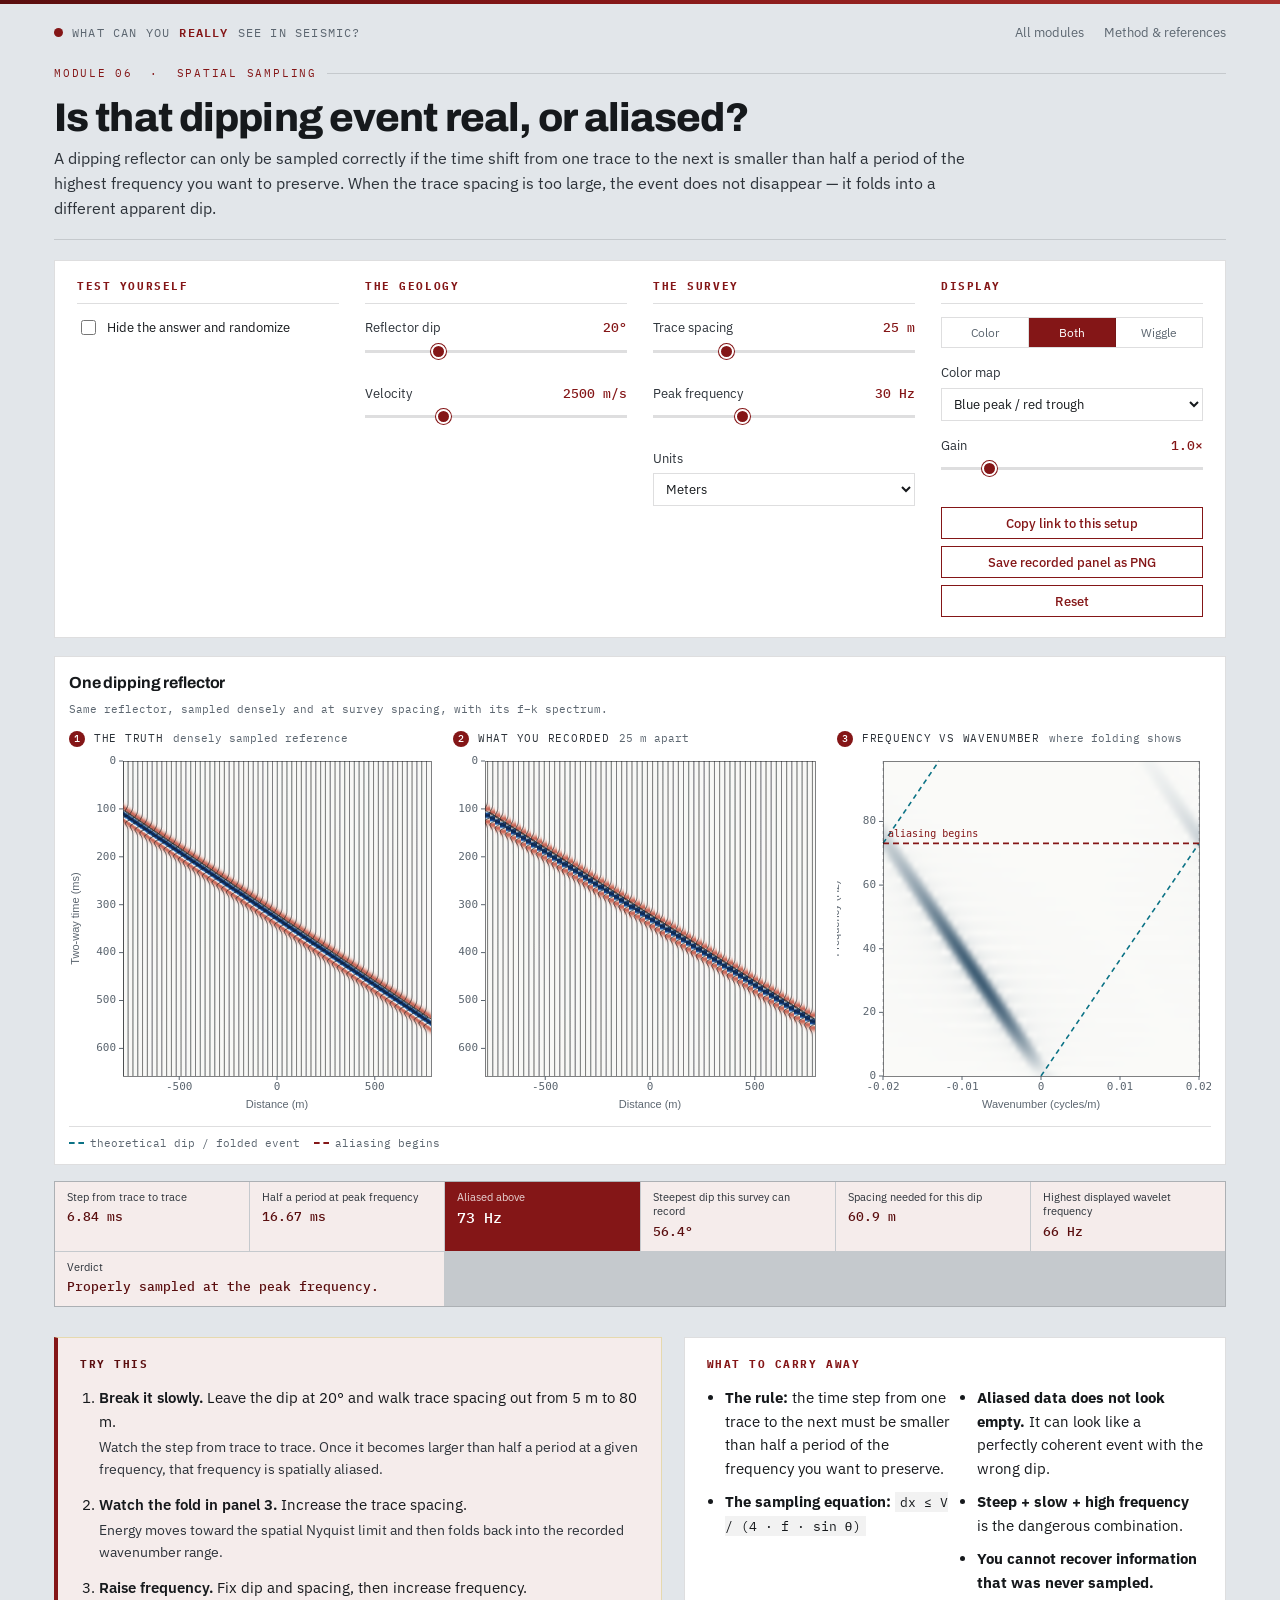
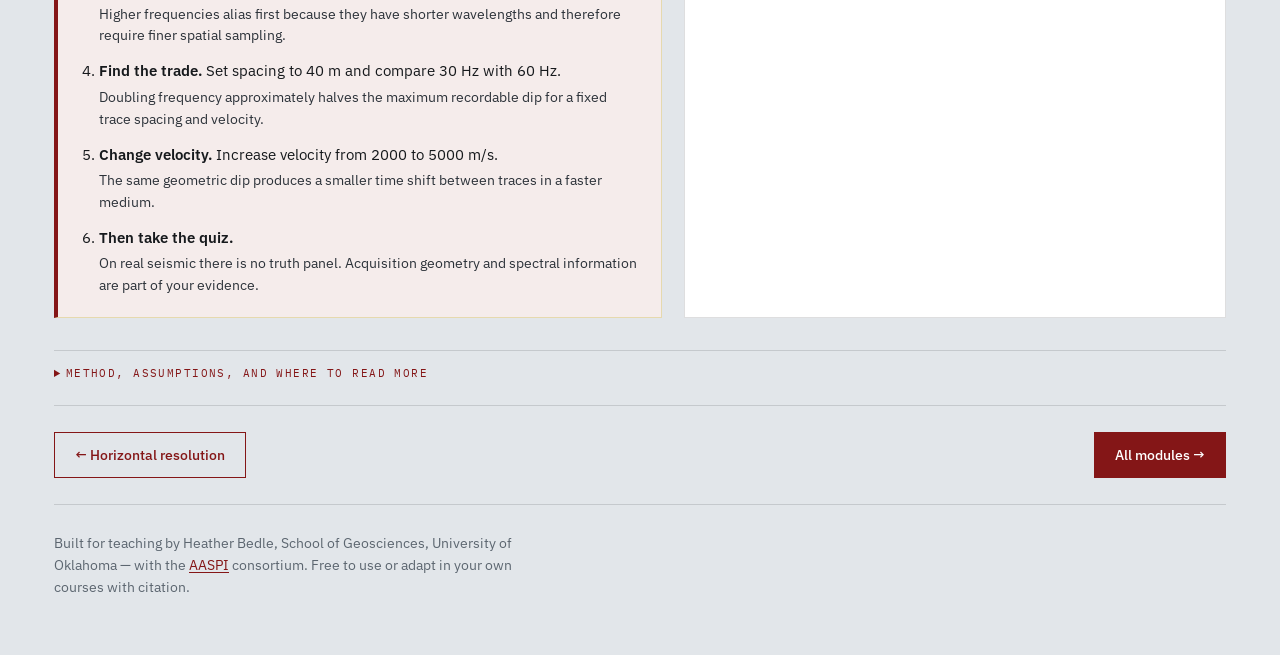
==== commit 9eaf62d3: "Update aliasing.html" ====
--- a/modules/aliasing.html
+++ b/modules/aliasing.html
@@ -6,1522 +6,2716 @@
 
 <title>Sampling &amp; spatial aliasing — What Can You REALLY See in Seismic?</title>
 
-<meta name="description"
-      content="Explore spatial aliasing in seismic data by changing dip, velocity, trace spacing and frequency.">
+<meta
+  name="description"
+  content="Trace spacing against dip and frequency: where steep events become spatially aliased."
+>
 
 <link rel="preconnect" href="https://fonts.googleapis.com">
 <link rel="preconnect" href="https://fonts.gstatic.com" crossorigin>
 
-<link href="https://fonts.googleapis.com/css2?family=Archivo:wght@600;700;800&family=IBM+Plex+Mono:wght@400;500&family=IBM+Plex+Sans:wght@400;500;600&display=swap"
-      rel="stylesheet">
+<link
+  href="https://fonts.googleapis.com/css2?family=Archivo:wght@600;700;800&family=IBM+Plex+Mono:wght@400;500&family=IBM+Plex+Sans:wght@400;500;600&display=swap"
+  rel="stylesheet"
+>
 
 <link rel="stylesheet" href="../assets/style.css">
+
+<style>
+  .alias-debug {
+    display: none;
+  }
+
+  .formula {
+    font-family: "IBM Plex Mono", monospace;
+    background: #f3f4f5;
+    border-left: 3px solid #0B7285;
+    padding: 8px 12px;
+    margin: 10px 0;
+  }
+
+  canvas {
+    display: block;
+    max-width: 100%;
+  }
+
+  .stat b {
+    font-variant-numeric: tabular-nums;
+  }
+</style>
 </head>
 
 <body>
 
 <div class="wrap">
 
-<header class="masthead">
-  <a class="brand" href="../index.html">
-    <span class="dot"></span>
-    What can you <b>really</b> see in seismic?
-  </a>
-
-  <nav>
-    <a href="../index.html">All modules</a>
-    <a href="#notes">Method &amp; references</a>
-  </nav>
-</header>
-
-
-<!-- ================================================================
-     HEADER
-================================================================ -->
-
-<div class="mod-head">
-
-  <p class="eyebrow">
-    Module 06 &nbsp;·&nbsp; Spatial sampling
-  </p>
-
-  <h1>
-    Is that dipping event real, or aliased?
-  </h1>
-
-  <p class="sub">
-    A dipping reflector changes its arrival time from trace to trace.
-    If that change becomes larger than half a period at a frequency
-    present in the data, the spatial sampling cannot uniquely represent
-    the dip. The event does not disappear — it can fold into a different,
-    apparently real dip.
-  </p>
+  <!-- ================================================================ -->
+  <!-- HEADER                                                           -->
+  <!-- ================================================================ -->
+
+  <header class="masthead">
+    <a class="brand" href="../index.html">
+      <span class="dot"></span>
+      What can you <b>really</b> see in seismic?
+    </a>
+
+    <nav>
+      <a href="../index.html">All modules</a>
+      <a href="#notes">Method &amp; references</a>
+    </nav>
+  </header>
+
+
+  <!-- ================================================================ -->
+  <!-- TITLE                                                            -->
+  <!-- ================================================================ -->
+
+  <div class="mod-head">
+
+    <p class="eyebrow">
+      Module 06 &nbsp;·&nbsp; Spatial sampling
+    </p>
+
+    <h1>
+      Is that dipping event real, or aliased?
+    </h1>
+
+    <p class="sub">
+      A dipping reflector can only be sampled correctly if the time shift
+      from one trace to the next is smaller than half a period of the
+      highest frequency you want to preserve. When the trace spacing is
+      too large, the event does not disappear — it folds into a different
+      apparent dip.
+    </p>
+
+  </div>
+
+
+  <!-- ================================================================ -->
+  <!-- CONTROLS                                                         -->
+  <!-- ================================================================ -->
+
+  <section class="controls">
+
+    <!-- QUIZ -->
+
+    <div class="ctl-col">
+
+      <h2>Test yourself</h2>
+
+      <label class="check">
+        <input type="checkbox" id="quiz">
+        Hide the answer and randomize
+      </label>
+
+      <div id="quizBox" hidden>
+
+        <p style="font-size:12.5px;color:var(--ink-soft);margin:2px 0 10px">
+          You only get the recorded panel.
+          Decide whether the dip you can see is the real one.
+        </p>
+
+        <button class="btn small" id="qReal" type="button">
+          The dip is real
+        </button>
+
+        <button class="btn small" id="qAlias" type="button">
+          It is aliased
+        </button>
+
+        <button class="btn ghost small" id="newCase" type="button">
+          New case
+        </button>
+
+        <p
+          id="verdict"
+          style="font-size:13px;margin:10px 0 0;min-height:1.2em"
+        ></p>
+
+      </div>
+
+    </div>
+
+
+    <!-- GEOLOGY -->
+
+    <div class="ctl-col">
+
+      <h2>The geology</h2>
+
+      <div class="ctl">
+
+        <label for="dip">
+          Reflector dip
+          <span class="val" id="dipV">20°</span>
+        </label>
+
+        <input
+          type="range"
+          id="dip"
+          min="0"
+          max="75"
+          step="1"
+          value="20"
+        >
+
+      </div>
+
+
+      <div class="ctl">
+
+        <label for="vel">
+          Velocity
+          <span class="val" id="velV">2500 m/s</span>
+        </label>
+
+        <input
+          type="range"
+          id="vel"
+          min="1500"
+          max="5000"
+          step="50"
+          value="2500"
+        >
+
+      </div>
+
+    </div>
+
+
+    <!-- SURVEY -->
+
+    <div class="ctl-col">
+
+      <h2>The survey</h2>
+
+      <div class="ctl">
+
+        <label for="dx">
+          Trace spacing
+          <span class="val" id="dxV">25 m</span>
+        </label>
+
+        <input
+          type="range"
+          id="dx"
+          min="5"
+          max="80"
+          step="1"
+          value="25"
+        >
+
+      </div>
+
+
+      <div class="ctl">
+
+        <label for="freq">
+          Peak frequency
+          <span class="val" id="freqV">30 Hz</span>
+        </label>
+
+        <input
+          type="range"
+          id="freq"
+          min="10"
+          max="70"
+          step="1"
+          value="30"
+        >
+
+      </div>
+
+
+      <div class="ctl">
+
+        <label for="units">
+          Units
+        </label>
+
+        <select id="units">
+          <option value="m">Meters</option>
+          <option value="ft">Feet</option>
+        </select>
+
+      </div>
+
+    </div>
+
+
+    <!-- DISPLAY -->
+
+    <div class="ctl-col">
+
+      <h2>Display</h2>
+
+      <div class="ctl">
+
+        <div
+          class="seg"
+          role="group"
+          aria-label="Display style"
+        >
+
+          <button
+            type="button"
+            id="dVD"
+            aria-pressed="false"
+          >
+            Color
+          </button>
+
+          <button
+            type="button"
+            id="dBoth"
+            aria-pressed="true"
+          >
+            Both
+          </button>
+
+          <button
+            type="button"
+            id="dWig"
+            aria-pressed="false"
+          >
+            Wiggle
+          </button>
+
+        </div>
+
+      </div>
+
+
+      <div class="ctl">
+
+        <label for="cmap">
+          Color map
+        </label>
+
+        <select id="cmap">
+
+          <option value="bwr">
+            Blue peak / red trough
+          </option>
+
+          <option value="cbsafe">
+            Blue peak / orange trough
+          </option>
+
+          <option value="gray">
+            Grayscale
+          </option>
+
+        </select>
+
+      </div>
+
+
+      <div class="ctl">
+
+        <label for="gain">
+          Gain
+          <span class="val" id="gainV">1.0×</span>
+        </label>
+
+        <input
+          type="range"
+          id="gain"
+          min="0.4"
+          max="4"
+          step="0.1"
+          value="1"
+        >
+
+      </div>
+
+
+      <button
+        class="btn ghost small"
+        id="copyBtn"
+        type="button"
+      >
+        Copy link to this setup
+      </button>
+
+
+      <button
+        class="btn ghost small"
+        id="pngBtn"
+        type="button"
+      >
+        Save recorded panel as PNG
+      </button>
+
+
+      <button
+        class="btn ghost small"
+        id="resetBtn"
+        type="button"
+      >
+        Reset
+      </button>
+
+    </div>
+
+  </section>
+
+
+  <!-- ================================================================ -->
+  <!-- MAIN PANELS                                                      -->
+  <!-- ================================================================ -->
+
+  <section class="plot" style="margin-top:18px">
+
+    <div class="plot-head">
+      <h3>One dipping reflector</h3>
+    </div>
+
+    <p class="hint-line" id="hintLine">
+      Same reflector, sampled two ways, with the wavenumber spectrum of
+      what was recorded.
+    </p>
+
+
+    <div class="sec-row" id="panelRow">
+
+      <!-- TRUTH -->
+
+      <div class="panel-col">
+
+        <p class="sublabel">
+
+          <b>1</b>
+          The truth
+
+          <span class="note">
+            densely sampled reference
+          </span>
+
+        </p>
+
+        <canvas
+          id="fineCanvas"
+          aria-label="Densely sampled section showing the true dip"
+        ></canvas>
+
+      </div>
+
+
+      <!-- RECORDED -->
+
+      <div class="panel-col">
+
+        <p class="sublabel">
+
+          <b>2</b>
+          What you recorded
+
+          <span
+            class="note"
+            id="recNote"
+          >
+            at your trace spacing
+          </span>
+
+        </p>
+
+        <canvas
+          id="recCanvas"
+          aria-label="Section at the chosen trace spacing"
+        ></canvas>
+
+      </div>
+
+
+      <!-- FK -->
+
+      <div class="panel-col">
+
+        <p class="sublabel">
+
+          <b>3</b>
+          Frequency vs wavenumber
+
+          <span class="note">
+            where folding shows
+          </span>
+
+        </p>
+
+        <canvas
+          id="fkCanvas"
+          aria-label="Frequency wavenumber spectrum"
+        ></canvas>
+
+      </div>
+
+    </div>
+
+
+    <div class="legend" id="mainLegend"></div>
+
+  </section>
+
+
+  <!-- ================================================================ -->
+  <!-- NUMBERS                                                          -->
+  <!-- ================================================================ -->
+
+  <div class="stats">
+
+    <div class="stat">
+      <span>Step from trace to trace</span>
+      <b id="rStep">— ms</b>
+    </div>
+
+    <div class="stat">
+      <span>Half a period at peak frequency</span>
+      <b id="rHalf">— ms</b>
+    </div>
+
+    <div class="stat key">
+      <span>Aliased above</span>
+      <b id="rFa">— Hz</b>
+    </div>
+
+    <div class="stat">
+      <span>Steepest dip this survey can record</span>
+      <b id="rDipMax">—</b>
+    </div>
+
+    <div class="stat">
+      <span>Spacing needed for this dip</span>
+      <b id="rDxMax">— m</b>
+    </div>
+
+    <div class="stat">
+      <span>Highest displayed wavelet frequency</span>
+      <b id="rFmax">— Hz</b>
+    </div>
+
+    <div class="stat wide">
+      <span>Verdict</span>
+      <b id="rVerdict">—</b>
+    </div>
+
+  </div>
+
+
+  <!-- ================================================================ -->
+  <!-- TEACHING                                                         -->
+  <!-- ================================================================ -->
+
+  <div class="teach">
+
+    <div class="tryit">
+
+      <h3>Try this</h3>
+
+      <ol>
+
+        <li>
+          <b>Break it slowly.</b>
+          Leave the dip at 20° and walk trace spacing out from 5 m to 80 m.
+
+          <span class="ans">
+            Watch the step from trace to trace. Once it becomes larger
+            than half a period at a given frequency, that frequency is
+            spatially aliased.
+          </span>
+        </li>
+
+
+        <li>
+          <b>Watch the fold in panel 3.</b>
+          Increase the trace spacing.
+
+          <span class="ans">
+            Energy moves toward the spatial Nyquist limit and then folds
+            back into the recorded wavenumber range.
+          </span>
+        </li>
+
+
+        <li>
+          <b>Raise frequency.</b>
+          Fix dip and spacing, then increase frequency.
+
+          <span class="ans">
+            Higher frequencies alias first because they have shorter
+            wavelengths and therefore require finer spatial sampling.
+          </span>
+        </li>
+
+
+        <li>
+          <b>Find the trade.</b>
+          Set spacing to 40 m and compare 30 Hz with 60 Hz.
+
+          <span class="ans">
+            Doubling frequency approximately halves the maximum
+            recordable dip for a fixed trace spacing and velocity.
+          </span>
+        </li>
+
+
+        <li>
+          <b>Change velocity.</b>
+          Increase velocity from 2000 to 5000 m/s.
+
+          <span class="ans">
+            The same geometric dip produces a smaller time shift between
+            traces in a faster medium.
+          </span>
+        </li>
+
+
+        <li>
+          <b>Then take the quiz.</b>
+
+          <span class="ans">
+            On real seismic there is no truth panel. Acquisition geometry
+            and spectral information are part of your evidence.
+          </span>
+        </li>
+
+      </ol>
+
+    </div>
+
+
+    <div class="takeaway">
+
+      <h3>What to carry away</h3>
+
+      <ul>
+
+        <li>
+          <b>The rule:</b>
+          the time step from one trace to the next must be smaller than
+          half a period of the frequency you want to preserve.
+        </li>
+
+        <li>
+          <b>The sampling equation:</b>
+          <span class="k">
+            dx ≤ V / (4 · f · sin θ)
+          </span>
+        </li>
+
+        <li>
+          <b>Aliased data does not look empty.</b>
+          It can look like a perfectly coherent event with the wrong dip.
+        </li>
+
+        <li>
+          <b>Steep + slow + high frequency</b>
+          is the dangerous combination.
+        </li>
+
+        <li>
+          <b>You cannot recover information that was never sampled.</b>
+        </li>
+
+      </ul>
+
+    </div>
+
+  </div>
+
+
+  <!-- ================================================================ -->
+  <!-- NOTES                                                            -->
+  <!-- ================================================================ -->
+
+  <details class="notes" id="notes">
+
+    <summary>
+      Method, assumptions, and where to read more
+    </summary>
+
+    <p>
+      A single plane reflector is represented by a zero-phase Ricker
+      wavelet whose arrival time varies with horizontal position as
+    </p>
+
+    <div class="formula">
+      t(x) = t₀ + 2x sin θ / V
+    </div>
+
+    <p>
+      Therefore the two-way-time slope is
+    </p>
+
+    <div class="formula">
+      p = dt/dx = 2 sin θ / V
+    </div>
+
+    <p>
+      and the time shift from one trace to the next is
+    </p>
+
+    <div class="formula">
+      Δt = p · dx
+    </div>
+
+    <p>
+      Spatial aliasing begins when the phase change between adjacent
+      traces reaches π radians:
+    </p>
+
+    <div class="formula">
+      Δt ≥ 1 / (2f)
+    </div>
+
+    <p>
+      Combining those expressions gives the familiar maximum trace
+      spacing:
+    </p>
+
+    <div class="formula">
+      dx ≤ V / (4f sin θ)
+    </div>
+
+    <p>
+      The corresponding alias frequency for a particular dip and trace
+      spacing is
+    </p>
+
+    <div class="formula">
+      f<sub>alias</sub> = 1 / (2p dx)
+      = V / (4 dx sin θ)
+    </div>
+
+    <p>
+      The truth panel is sampled much more finely than the recorded
+      panel. It is a visualization of the continuous model, not a
+      claim about a real acquisition system.
+    </p>
+
+    <p>
+      The f–k panel is calculated from the recorded traces using a
+      two-dimensional discrete Fourier transform. Spatial wavenumber
+      is expressed in cycles/m and the Nyquist wavenumber is
+    </p>
+
+    <div class="formula">
+      k<sub>Nyquist</sub> = 1 / (2 dx)
+    </div>
+
+    <p>
+      This simplified demonstration does not include anti-alias filters,
+      migration dip limits, interpolation, irregular acquisition,
+      noise, multiples, or diffraction effects.
+    </p>
+
+    <ul>
+
+      <li>
+        Yilmaz, Ö., 2001,
+        <em>Seismic Data Analysis</em>: SEG.
+      </li>
+
+      <li>
+        Vermeer, G.J.O., 2012,
+        <em>3D Seismic Survey Design</em>, 2nd ed.: SEG.
+      </li>
+
+      <li>
+        Liner, C.L., 2016,
+        <em>Elements of 3D Seismology</em>, 3rd ed.: SEG.
+      </li>
+
+    </ul>
+
+  </details>
+
+
+  <!-- ================================================================ -->
+  <!-- PAGINATION                                                       -->
+  <!-- ================================================================ -->
+
+  <div class="pager">
+
+    <a
+      class="btn ghost"
+      href="fresnel.html"
+    >
+      ← Horizontal resolution
+    </a>
+
+    <a
+      class="btn"
+      href="../index.html#modules"
+    >
+      All modules →
+    </a>
+
+  </div>
+
+
+  <!-- ================================================================ -->
+  <!-- FOOTER                                                           -->
+  <!-- ================================================================ -->
+
+  <footer>
+
+    <div class="foot-grid">
+
+      <p>
+        Built for teaching by Heather Bedle, School of Geosciences,
+        University of Oklahoma — with the
+        <a href="https://www.ou.edu/mcee/labs/aaspi">AASPI</a>
+        consortium.
+        Free to use or adapt in your own courses with citation.
+      </p>
+
+    </div>
+
+  </footer>
 
 </div>
 
 
-<!-- ================================================================
-     CONTROLS
-================================================================ -->
-
-<section class="controls">
-
-  <!-- QUIZ -->
-
-  <div class="ctl-col">
-
-    <h2>Test yourself</h2>
-
-    <label class="check">
-      <input type="checkbox" id="quiz">
-      Hide the answer and randomize
-    </label>
-
-    <div id="quizBox" hidden>
-
-      <p style="font-size:12.5px;color:var(--ink-soft);margin:2px 0 10px">
-        You only get the recorded panel.
-        Decide whether the dip you can see is the real one.
-      </p>
-
-      <button class="btn small" id="qReal" type="button">
-        The dip is real
-      </button>
-
-      <button class="btn small" id="qAlias" type="button">
-        It is aliased
-      </button>
-
-      <button class="btn ghost small" id="newCase" type="button">
-        New case
-      </button>
-
-      <p id="verdict"
-         style="font-size:13px;margin:10px 0 0;min-height:1.2em">
-      </p>
-
-    </div>
-
-  </div>
-
-
-  <!-- GEOLOGY -->
-
-  <div class="ctl-col">
-
-    <h2>The geology</h2>
-
-    <div class="ctl">
-
-      <label for="dip">
-        Reflector dip
-        <span class="val" id="dipV">20°</span>
-      </label>
-
-      <input
-        type="range"
-        id="dip"
-        min="0"
-        max="60"
-        step="1"
-        value="20">
-
-    </div>
-
-
-    <div class="ctl">
-
-      <label for="vel">
-        Velocity
-        <span class="val" id="velV">2500 m/s</span>
-      </label>
-
-      <input
-        type="range"
-        id="vel"
-        min="1500"
-        max="5000"
-        step="50"
-        value="2500">
-
-    </div>
-
-  </div>
-
-
-  <!-- SURVEY -->
-
-  <div class="ctl-col">
-
-    <h2>The survey</h2>
-
-    <div class="ctl">
-
-      <label for="dx">
-        Trace spacing
-        <span class="val" id="dxV">25 m</span>
-      </label>
-
-      <input
-        type="range"
-        id="dx"
-        min="5"
-        max="80"
-        step="1"
-        value="25">
-
-    </div>
-
-
-    <div class="ctl">
-
-      <label for="freq">
-        Peak frequency
-        <span class="val" id="freqV">30 Hz</span>
-      </label>
-
-      <input
-        type="range"
-        id="freq"
-        min="10"
-        max="70"
-        step="1"
-        value="30">
-
-    </div>
-
-
-    <div class="ctl">
-
-      <label for="units">
-        Units
-      </label>
-
-      <select id="units">
-        <option value="m">Meters</option>
-        <option value="ft">Feet</option>
-      </select>
-
-    </div>
-
-  </div>
-
-
-  <!-- DISPLAY -->
-
-  <div class="ctl-col">
-
-    <h2>Display</h2>
-
-    <div class="ctl">
-
-      <div class="seg"
-           role="group"
-           aria-label="Display style">
-
-        <button
-          type="button"
-          id="dVD"
-          aria-pressed="false">
-          Color
-        </button>
-
-        <button
-          type="button"
-          id="dBoth"
-          aria-pressed="true">
-          Both
-        </button>
-
-        <button
-          type="button"
-          id="dWig"
-          aria-pressed="false">
-          Wiggle
-        </button>
-
-      </div>
-
-    </div>
-
-
-    <div class="ctl">
-
-      <label for="cmap">
-        Color map
-      </label>
-
-      <select id="cmap">
-
-        <option value="bwr">
-          Blue peak / red trough
-        </option>
-
-        <option value="cbsafe">
-          Blue peak / orange trough
-        </option>
-
-        <option value="gray">
-          Grayscale
-        </option>
-
-      </select>
-
-    </div>
-
-
-    <div class="ctl">
-
-      <label for="gain">
-        Gain
-        <span class="val" id="gainV">1.0×</span>
-      </label>
-
-      <input
-        type="range"
-        id="gain"
-        min="0.4"
-        max="4"
-        step="0.1"
-        value="1">
-
-    </div>
-
-
-    <button class="btn ghost small"
-            id="copyBtn"
-            type="button">
-      Copy link to this setup
-    </button>
-
-    <button class="btn ghost small"
-            id="pngBtn"
-            type="button">
-      Save recorded panel as PNG
-    </button>
-
-    <button class="btn ghost small"
-            id="resetBtn"
-            type="button">
-      Reset
-    </button>
-
-  </div>
-
-</section>
-
-
-<!-- ================================================================
-     MAIN PANELS
-================================================================ -->
-
-<section class="plot" style="margin-top:18px">
-
-  <div class="plot-head">
-
-    <h3>
-      One dipping reflector
-    </h3>
-
-  </div>
-
-
-  <p class="hint-line" id="hintLine">
-    Same reflector sampled finely and at the chosen trace spacing.
-  </p>
-
-
-  <div class="sec-row" id="panelRow">
-
-
-    <!-- TRUTH -->
-
-    <div class="panel-col">
-
-      <p class="sublabel">
-
-        <b>1</b>
-        The truth
-
-        <span class="note">
-          finely sampled
-        </span>
-
-      </p>
-
-      <canvas
-        id="fineCanvas"
-        aria-label="Densely sampled seismic section showing the true dipping reflector">
-      </canvas>
-
-    </div>
-
-
-    <!-- RECORDED -->
-
-    <div class="panel-col">
-
-      <p class="sublabel">
-
-        <b>2</b>
-        What you recorded
-
-        <span class="note"
-              id="recNote">
-          at your trace spacing
-        </span>
-
-      </p>
-
-      <canvas
-        id="recCanvas"
-        aria-label="Seismic section sampled at the selected trace spacing">
-      </canvas>
-
-    </div>
-
-
-    <!-- FK -->
-
-    <div class="panel-col">
-
-      <p class="sublabel">
-
-        <b>3</b>
-        Frequency vs wavenumber
-
-        <span class="note">
-          where spatial folding appears
-        </span>
-
-      </p>
-
-      <canvas
-        id="fkCanvas"
-        aria-label="Frequency-wavenumber spectrum">
-      </canvas>
-
-    </div>
-
-  </div>
-
-
-  <div class="legend"
-       id="mainLegend">
-  </div>
-
-</section>
-
-
-<!-- ================================================================
-     STATS
-================================================================ -->
-
-<div class="stats">
-
-  <div class="stat">
-    <span>Step from trace to trace</span>
-    <b id="rStep">— ms</b>
-  </div>
-
-
-  <div class="stat">
-    <span>Half a period at peak frequency</span>
-    <b id="rHalf">— ms</b>
-  </div>
-
-
-  <div class="stat key">
-    <span>Aliased above</span>
-    <b id="rFa">— Hz</b>
-  </div>
-
-
-  <div class="stat">
-    <span>Steepest dip at peak frequency</span>
-    <b id="rDipMax">—</b>
-  </div>
-
-
-  <div class="stat">
-    <span>Spacing needed for this dip</span>
-    <b id="rDxMax">—</b>
-  </div>
-
-
-  <div class="stat">
-    <span>Highest displayed frequency</span>
-    <b id="rFmax">— Hz</b>
-  </div>
-
-
-  <div class="stat wide">
-    <span>Verdict</span>
-    <b id="rVerdict">—</b>
-  </div>
-
-</div>
-
-
-<!-- ================================================================
-     TEACHING
-================================================================ -->
-
-<div class="teach">
-
-  <div class="tryit">
-
-    <h3>Try this</h3>
-
-    <ol>
-
-      <li>
-        <b>Break it slowly.</b>
-        Leave the dip at 20° and increase trace spacing.
-        Watch the recorded panel.
-
-        <span class="ans">
-          The trace-to-trace time step eventually becomes too large
-          to represent the highest frequencies without folding.
-        </span>
-      </li>
-
-
-      <li>
-        <b>Change frequency.</b>
-        Hold dip and spacing fixed and increase frequency.
-
-        <span class="ans">
-          Higher frequencies have shorter periods, so they are the
-          first frequencies to violate the spatial sampling criterion.
-        </span>
-      </li>
-
-
-      <li>
-        <b>Change velocity.</b>
-        Keep dip and spacing fixed and increase velocity.
-
-        <span class="ans">
-          The same geometric dip produces a smaller time shift per
-          metre when velocity increases, making spatial aliasing less
-          likely.
-        </span>
-      </li>
-
-
-      <li>
-        <b>Watch the spectrum.</b>
-        Look at the frequency-wavenumber panel.
-
-        <span class="ans">
-          The dipping event follows a line in f-k space. Once that
-          line reaches the spatial Nyquist boundary, it folds back.
-        </span>
-      </li>
-
-
-      <li>
-        <b>Take the quiz.</b>
-        Hide the answer and judge the recorded panel alone.
-
-        <span class="ans">
-          On real seismic data there is no truth panel. Survey geometry
-          and knowledge of the spatial bandwidth are therefore essential.
-        </span>
-      </li>
-
-    </ol>
-
-  </div>
-
-
-  <div class="takeaway">
-
-    <h3>What to carry away</h3>
-
-    <ul>
-
-      <li>
-        <b>The key quantity is time shift per trace.</b>
-        For a planar reflector:
-        <span class="k">
-          Δt = 2 dx sinθ / V
-        </span>.
-      </li>
-
-
-      <li>
-        Spatial aliasing begins when:
-        <span class="k">
-          Δt &gt; 1/(2f)
-        </span>.
-      </li>
-
-
-      <li>
-        Rearranging gives:
-        <span class="k">
-          dx &lt; V/(4 f sinθ)
-        </span>.
-      </li>
-
-
-      <li>
-        Aliasing does not necessarily make an event disappear.
-        It can make the event appear with the wrong dip.
-      </li>
-
-
-      <li>
-        Increasing frequency, increasing dip, or decreasing velocity
-        makes spatial aliasing more likely.
-      </li>
-
-    </ul>
-
-  </div>
-
-</div>
-
-
-<!-- ================================================================
-     NOTES
-================================================================ -->
-
-<details class="notes" id="notes">
-
-  <summary>
-    Method, assumptions, and where to read more
-  </summary>
-
-
-  <p>
-
-    The synthetic is a single planar reflector convolved with a
-    zero-phase Ricker wavelet.
-
-    The two-way-time slope is
-
-    <span class="k">
-      p = 2 sinθ / V
-    </span>
-
-    in seconds per metre.
-
-    Therefore the time shift between adjacent traces is
-
-    <span class="k">
-      Δt = p dx
-    </span>.
-
-  </p>
-
-
-  <p>
-
-    Spatial aliasing occurs when the phase change between adjacent
-    spatial samples exceeds π radians:
-
-    <span class="k">
-      2π f p dx &gt; π
-    </span>.
-
-    Therefore:
-
-    <span class="k">
-      f &gt; 1/(2p dx)
-    </span>.
-
-    Equivalently:
-
-    <span class="k">
-      dx &lt; V/(4 f sinθ)
-    </span>.
-
-  </p>
-
-
-  <p>
-
-    The truth panel is sampled eight times more finely than the
-    recorded panel. It is a visualization of the underlying synthetic
-    reflector, not a claim about what a real survey sampled.
-
-  </p>
-
-
-  <p>
-
-    The f-k panel is calculated from the actual recorded panel using
-    a two-dimensional FFT. A cosine taper is applied in time and
-    space before the transform to reduce edge leakage.
-
-  </p>
-
-
-  <p>
-
-    This simple demonstration does not include migration anti-alias
-    operators, interpolation, irregular geometry, noise, multiples,
-    diffraction, or the more complicated sampling requirements of
-    three-dimensional surveys.
-
-  </p>
-
-
-  <ul>
-
-    <li>
-      Yilmaz, Ö., 2001,
-      <em>Seismic Data Analysis</em>, SEG.
-    </li>
-
-    <li>
-      Vermeer, G.J.O., 2012,
-      <em>3D Seismic Survey Design</em>, 2nd ed., SEG.
-    </li>
-
-    <li>
-      Liner, C.L., 2016,
-      <em>Elements of 3D Seismology</em>, 3rd ed., SEG.
-    </li>
-
-  </ul>
-
-</details>
-
-
-<!-- ================================================================
-     FOOTER
-================================================================ -->
-
-<div class="pager">
-
-  <a class="btn ghost"
-     href="fresnel.html">
-    ← Horizontal resolution
-  </a>
-
-  <a class="btn"
-     href="../index.html#modules">
-    All modules →
-  </a>
-
-</div>
-
-
-<footer>
-
-  <div class="foot-grid">
-
-    <p>
-      Built for teaching by Heather Bedle,
-      School of Geosciences, University of Oklahoma —
-      with the AASPI consortium.
-      Free to use or adapt in your own courses with citation.
-    </p>
-
-  </div>
-
-</footer>
-
-</div>
-
-
-<script src="../assets/seismic.js"></script>
-
+<!-- ================================================================== -->
+<!-- ALIASING ENGINE                                                    -->
+<!-- ================================================================== -->
 
 <script>
+
 (function () {
 
-'use strict';
-
-
-/* ================================================================
-   STATE
-================================================================ */
-
-const DEF = {
-
-  dip: 20,
-  v: 2500,
-  dx: 25,
-  f: 30,
-
-  disp: 'both',
-  cmap: 'bwr',
-  gain: 1,
-  units: 'm'
-
-};
-
-
-let S = SEIS.readState(DEF);
-
-
-/* ================================================================
-   HELPERS
-================================================================ */
-
-const $ = id => document.getElementById(id);
-
-const clamp = (v, a, b) =>
-  Math.max(a, Math.min(b, v));
-
-
-const DEG = Math.PI / 180;
-
-const TEAL = '#0B7285';
-const CRIMSON = '#841617';
-const SLATE = '#5C6670';
-
-
-/* ================================================================
-   DATASET SIZE
-================================================================ */
-
-/*
- * The recorded panel is deliberately 64 traces.
- *
- * 64 is a power of two so the f-k transform is efficient.
- */
-
-const NX = 64;
-
-
-/*
- * Truth panel is eight times more finely sampled spatially.
- */
-
-const FINE = 8;
-
-
-/*
- * Temporal samples.
- */
-
-const NT = 2048;
-
-
-/*
- * Centre time of the reflector.
- *
- * IMPORTANT:
- *
- * The old version could construct the reflector relative to t = 0
- * while the display was centred around tMid.
- *
- * Here t0 is explicitly the centre of the reflector.
- */
-
-const T0 = 1.5;
-
-
-/* ================================================================
-   QUIZ
-================================================================ */
-
-let Q = {
-
-  on: false,
-  hidden: null,
-  revealed: false,
-  asked: 0,
-  right: 0
-
-};
-
-
-/* ================================================================
-   ACTIVE PARAMETERS
-================================================================ */
-
-function active() {
-
-  return {
-
-    dip: Q.on && Q.hidden ? Q.hidden.dip : S.dip,
-    V:   Q.on && Q.hidden ? Q.hidden.v   : S.v,
-    dx:  Q.on && Q.hidden ? Q.hidden.dx  : S.dx,
-    f:   Q.on && Q.hidden ? Q.hidden.f   : S.f
-
+  'use strict';
+
+
+  /* ================================================================
+     BASIC SETTINGS
+     ================================================================ */
+
+  const NX = 64;
+
+  // Truth panel has eight times the spatial sampling density.
+  const FINE_FACTOR = 8;
+
+  // Must be a power of two for the FFT.
+  const NT = 2048;
+
+
+  const DEF = {
+    dip: 20,
+    v: 2500,
+    dx: 25,
+    f: 30,
+    disp: 'both',
+    cmap: 'bwr',
+    gain: 1,
+    units: 'm'
   };
 
-}
-
-
-/* ================================================================
-   PHYSICS
-================================================================ */
-
-function physics() {
-
-  const A = active();
-
-  const theta = A.dip * DEG;
-
-
-/*
- * Two-way-time dip of a planar reflector:
- *
- * p = dt/dx = 2 sin(theta) / V
- */
-
-  const p =
-    2 * Math.sin(theta) / A.V;
-
-
-/*
- * Time shift between adjacent traces.
- */
-
-  const step =
-    Math.abs(p) * A.dx;
-
-
-/*
- * Half a period.
- */
-
-  const halfPeriod =
-    1 / (2 * A.f);
-
-
-/*
- * Spatial aliasing frequency:
- *
- * f_alias = 1 / (2 p dx)
- */
-
-  const fAlias =
-    step > 0
-      ? 1 / (2 * step)
-      : Infinity;
-
-
-/*
- * Useful Ricker bandwidth.
- *
- * A Ricker wavelet is not band-limited at 2.2 f.
- * This is simply a plotting convention for showing the
- * significant high-frequency part of the wavelet.
- */
-
-  const fMax =
-    2.2 * A.f;
-
-
-/*
- * Maximum dip for the PEAK frequency.
- */
-
-  const sinMax =
-    A.V / (4 * A.dx * A.f);
-
-
-  const dipMax =
-    sinMax >= 1
-      ? 90
-      : Math.asin(Math.max(0, sinMax)) / DEG;
-
-
-/*
- * Maximum spacing for the selected dip and peak frequency.
- */
-
-  const s =
-    Math.sin(theta);
-
-
-  const dxMax =
-    s > 1e-9
-      ? A.V / (4 * A.f * s)
-      : Infinity;
-
-
-  return {
-
-    ...A,
-
-    theta,
-    p,
-    step,
-    halfPeriod,
-    fAlias,
-    fMax,
-    dipMax,
-    dxMax
+
+  let S = readState(DEF);
+
+
+  const $ = id => document.getElementById(id);
+
+
+  const clamp = (v, a, b) =>
+    Math.max(a, Math.min(b, v));
+
+
+  const CRIMSON = '#841617';
+  const TEAL = '#0B7285';
+  const SLATE = '#5C6670';
+
+
+  let CACHE = {};
+
+
+  /* ================================================================
+     UNITS
+     ================================================================ */
+
+  const UNITS = {
+
+    m: {
+      len: 1,
+      lab: 'm',
+      vel: 1,
+      vlab: 'm/s'
+    },
+
+    ft: {
+      len: 3.28084,
+      lab: 'ft',
+      vel: 3.28084,
+      vlab: 'ft/s'
+    }
 
   };
 
-}
-
-
-/* ================================================================
-   SYNTHETIC PANEL
-================================================================ */
-
-function buildPanel(nTrace, spacing, wav, dt, nt, P) {
-
-  const field =
-    new Float32Array(nTrace * nt);
-
-
-/*
- * Centre the spatial axis at zero.
- */
-
-  const xCentre =
-    (nTrace - 1) / 2;
-
-
-/*
- * Spatial extent.
- */
-
-  for (let ix = 0; ix < nTrace; ix++) {
-
-    const x =
-      (ix - xCentre) * spacing;
-
-
-/*
- * Plane reflector.
- *
- * t(x) = T0 + p x
- */
-
-    const tReflector =
-      T0 + P.p * x;
-
-
-/*
- * Only calculate samples around the wavelet.
- */
+
+  function U() {
+    return UNITS[S.units];
+  }
+
+
+  function displayLength(m) {
+    return m * U().len;
+  }
+
+
+  function fmtLength(m, decimals = 0) {
+
+    if (!isFinite(m)) {
+      return 'any spacing';
+    }
+
+    return displayLength(m).toFixed(decimals)
+      + ' '
+      + U().lab;
+  }
+
+
+  /* ================================================================
+     URL STATE
+     ================================================================ */
+
+  function readState(defaults) {
+
+    const p = new URLSearchParams(location.search);
+
+    const out = Object.assign({}, defaults);
+
+    for (const key of Object.keys(defaults)) {
+
+      if (!p.has(key)) continue;
+
+      const raw = p.get(key);
+
+      if (typeof defaults[key] === 'number') {
+        const n = parseFloat(raw);
+        if (Number.isFinite(n)) {
+          out[key] = n;
+        }
+      }
+
+      else if (typeof defaults[key] === 'boolean') {
+        out[key] =
+          raw === '1' ||
+          raw === 'true';
+      }
+
+      else {
+        out[key] = raw;
+      }
+
+    }
+
+    return out;
+  }
+
+
+  let writeTimer = null;
+
+
+  function writeState(state, defaults) {
+
+    clearTimeout(writeTimer);
+
+    writeTimer = setTimeout(() => {
+
+      const p = new URLSearchParams();
+
+      for (const key of Object.keys(state)) {
+
+        if (
+          defaults &&
+          state[key] === defaults[key]
+        ) {
+          continue;
+        }
+
+        p.set(
+          key,
+          typeof state[key] === 'boolean'
+            ? (state[key] ? '1' : '0')
+            : state[key]
+        );
+
+      }
+
+      const q = p.toString();
+
+      history.replaceState(
+        null,
+        '',
+        q
+          ? '?' + q
+          : location.pathname
+      );
+
+    }, 200);
+  }
+
+
+  /* ================================================================
+     RICKER WAVELET
+     ================================================================ */
+
+  function ricker(t, f) {
+
+    const a =
+      Math.PI *
+      Math.PI *
+      f *
+      f *
+      t *
+      t;
+
+    return (
+      (1 - 2 * a) *
+      Math.exp(-a)
+    );
+  }
+
+
+  /*
+   * The wavelet is truncated at ±1.5/f.
+   *
+   * At this distance the Ricker wavelet is already very small.
+   */
+
+  function waveletHalfLength(f) {
+
+    return 1.5 / f;
+  }
+
+
+  /* ================================================================
+     CANVAS
+     ================================================================ */
+
+  function fitCanvas(canvas, cssW, cssH) {
+
+    const dpr =
+      window.devicePixelRatio || 1;
+
+    canvas.style.width =
+      cssW + 'px';
+
+    canvas.style.height =
+      cssH + 'px';
+
+    canvas.width =
+      Math.round(cssW * dpr);
+
+    canvas.height =
+      Math.round(cssH * dpr);
+
+    const ctx =
+      canvas.getContext('2d');
+
+    ctx.setTransform(
+      dpr,
+      0,
+      0,
+      dpr,
+      0,
+      0
+    );
+
+    return ctx;
+  }
+
+
+  /* ================================================================
+     COLOR MAPS
+     ================================================================ */
+
+  function lerp(a, b, t) {
+
+    return a + (b - a) * t;
+  }
+
+
+  function ramp(stops) {
+
+    return function (x) {
+
+      const v =
+        clamp(x, -1, 1);
+
+      const p =
+        ((v + 1) / 2) *
+        (stops.length - 1);
+
+      const i =
+        Math.min(
+          stops.length - 2,
+          Math.floor(p)
+        );
+
+      const f =
+        p - i;
+
+      const a = stops[i];
+      const b = stops[i + 1];
+
+      return [
+        Math.round(
+          lerp(a[0], b[0], f)
+        ),
+
+        Math.round(
+          lerp(a[1], b[1], f)
+        ),
+
+        Math.round(
+          lerp(a[2], b[2], f)
+        )
+      ];
+    };
+  }
+
+
+  const COLORMAPS = {
+
+    bwr: ramp([
+      [92, 14, 12],
+      [176, 36, 24],
+      [214, 138, 122],
+      [248, 248, 246],
+      [122, 168, 214],
+      [27, 79, 156],
+      [12, 44, 92]
+    ]),
+
+
+    cbsafe: ramp([
+      [127, 63, 0],
+      [224, 130, 20],
+      [253, 190, 110],
+      [247, 247, 247],
+      [146, 197, 222],
+      [33, 102, 172],
+      [8, 48, 107]
+    ]),
+
+
+    gray: ramp([
+      [253, 253, 252],
+      [226, 227, 228],
+      [188, 190, 193],
+      [140, 144, 148],
+      [92, 96, 100],
+      [48, 51, 55],
+      [12, 14, 16]
+    ])
+
+  };
+
+
+  /* ================================================================
+     PHYSICS
+     ================================================================ */
+
+  function physics() {
+
+    const dip =
+      S.dip *
+      Math.PI / 180;
+
+    const V = S.v;
+
+    const dx = S.dx;
+
+    const f = S.f;
+
+
+    /*
+     * Two-way-time slope of a planar reflector.
+     *
+     * p = dt/dx
+     *
+     * units: seconds / metre
+     */
+
+    const p =
+      2 *
+      Math.sin(dip) /
+      V;
+
+
+    /*
+     * Time shift from one trace to the next.
+     */
+
+    const step =
+      Math.abs(p) * dx;
+
+
+    /*
+     * Half-period.
+     */
+
+    const halfPeriod =
+      1 / (2 * f);
+
+
+    /*
+     * Frequency whose phase shift between
+     * adjacent traces is exactly π.
+     */
+
+    const fAlias =
+      p === 0
+        ? Infinity
+        : 1 / (2 * Math.abs(p) * dx);
+
+
+    /*
+     * Maximum dip at the selected peak frequency.
+     */
+
+    const sinDipMax =
+      V /
+      (4 * f * dx);
+
+
+    let dipMax;
+
+    if (sinDipMax >= 1) {
+
+      dipMax = 90;
+
+    } else {
+
+      dipMax =
+        Math.asin(
+          Math.max(0, sinDipMax)
+        ) *
+        180 / Math.PI;
+
+    }
+
+
+    /*
+     * Maximum spacing for the selected dip.
+     */
+
+    const sinDip =
+      Math.sin(dip);
+
+    const dxMax =
+      sinDip < 1e-12
+        ? Infinity
+        : V /
+          (4 * f * sinDip);
+
+
+    /*
+     * Displayed wavelet bandwidth.
+     *
+     * This is deliberately a display value,
+     * not a claim that 2.2 f is a hard cutoff.
+     */
+
+    const fMax =
+      2.2 * f;
+
+
+    return {
+      dip,
+      V,
+      dx,
+      f,
+      p,
+      step,
+      halfPeriod,
+      fAlias,
+      dipMax,
+      dxMax,
+      fMax
+    };
+  }
+
+
+  /* ================================================================
+     BUILD THE SYNTHETIC REFLECTOR
+     ================================================================ */
+
+  function buildSection(
+    nTraces,
+    spacing,
+    nt,
+    dt,
+    t0,
+    P
+  ) {
+
+    const data =
+      new Float32Array(
+        nTraces * nt
+      );
+
 
     const half =
-      wav.halfLength;
-
-
-/*
- * IMPORTANT:
- *
- * Time coordinates are absolute seconds here.
- * This is why the reflector remains visible.
- */
-
-    const i0 =
-      Math.max(
-        0,
-        Math.ceil((tReflector - half) / dt)
-      );
-
-
-    const i1 =
-      Math.min(
-        nt - 1,
-        Math.floor((tReflector + half) / dt)
-      );
-
-
-    for (let it = i0; it <= i1; it++) {
-
-      const t =
-        it * dt;
-
-
-      field[ix * nt + it] =
-        wav.fn(t - tReflector);
-
-    }
-
+      waveletHalfLength(P.f);
+
+
+    /*
+     * IMPORTANT:
+     *
+     * This is the actual reflector:
+     *
+     * t(x) = t0 + p*x
+     *
+     * where
+     *
+     * p = 2 sin(theta) / V
+     *
+     */
+
+    for (
+      let ix = 0;
+      ix < nTraces;
+      ix++
+    ) {
+
+      /*
+       * Center x around zero.
+       */
+
+      const x =
+        (
+          ix -
+          (nTraces - 1) / 2
+        ) *
+        spacing;
+
+
+      /*
+       * Arrival time of the dipping
+       * reflector at this trace.
+       */
+
+      const arrival =
+        t0 +
+        P.p * x;
+
+
+      /*
+       * Only evaluate samples within
+       * the wavelet's useful support.
+       */
+
+      let i0 =
+        Math.floor(
+          (arrival - half) / dt
+        );
+
+      let i1 =
+        Math.ceil(
+          (arrival + half) / dt
+        );
+
+
+      i0 =
+        clamp(i0, 0, nt - 1);
+
+      i1 =
+        clamp(i1, 0, nt - 1);
+
+
+      /*
+       * Add the Ricker wavelet.
+       */
+
+      for (
+        let it = i0;
+        it <= i1;
+        it++
+      ) {
+
+        const t =
+          it * dt;
+
+        data[
+          ix * nt + it
+        ] =
+          ricker(
+            t - arrival,
+            P.f
+          );
+
+      }
+
+    }
+
+
+    return data;
   }
 
 
-  return field;
-
-}
-
-
-/* ================================================================
-   COMPUTATION
-================================================================ */
-
-let CACHE = {};
-
-
-function compute() {
-
-  const P =
-    physics();
-
-
-  const wav =
-    SEIS.makeWavelet({
-
-      type: 'ricker',
-
-      f: P.f
-
-    });
-
-
-/*
- * The spatial width of the recorded panel.
- */
-
-  const W =
-    NX * P.dx;
-
-
-/*
- * The reflector needs to remain inside the temporal window.
- *
- * Maximum excursion from centre:
- *
- * |p| W/2
- */
-
-  const excursion =
-    Math.abs(P.p) * W / 2;
-
-
-/*
- * Make a window large enough for:
- *
- * - the dipping reflector
- * - the wavelet
- * - comfortable margins
- */
-
-  const win =
-    Math.max(
-      3.0,
-      2 * excursion +
-      5.0 / P.f
+  /* ================================================================
+     COMPUTE ALL DATA
+     ================================================================ */
+
+  function compute() {
+
+    const P =
+      physics();
+
+
+    /*
+     * Panel width.
+     *
+     * Keep this independent of units.
+     */
+
+    const width =
+      (NX - 1) * P.dx;
+
+
+    /*
+     * Time variation of the event across
+     * the panel.
+     */
+
+    const eventTimeRange =
+      Math.abs(P.p) *
+      width;
+
+
+    /*
+     * Give the reflector plenty of vertical
+     * room while keeping the panel compact.
+     */
+
+    const waveletLength =
+      3.2 / P.f;
+
+
+    const window =
+      clamp(
+        eventTimeRange +
+        waveletLength +
+        0.12,
+        0.20,
+        4.0
+      );
+
+
+    const dt =
+      window /
+      (NT - 1);
+
+
+    /*
+     * Put the reflector in the middle
+     * of the time window.
+     */
+
+    const t0 =
+      window / 2;
+
+
+    /*
+     * Check that temporal sampling is
+     * comfortably above the wavelet frequency.
+     */
+
+    const temporalNyquist =
+      1 / (2 * dt);
+
+
+    /*
+     * Truth panel.
+     */
+
+    const fine =
+      buildSection(
+        NX * FINE_FACTOR,
+        P.dx / FINE_FACTOR,
+        NT,
+        dt,
+        t0,
+        P
+      );
+
+
+    /*
+     * Recorded panel.
+     */
+
+    const recorded =
+      buildSection(
+        NX,
+        P.dx,
+        NT,
+        dt,
+        t0,
+        P
+      );
+
+
+    /*
+     * f-k spectrum.
+     */
+
+    const fk =
+      computeFK(
+        recorded,
+        NX,
+        NT,
+        P.dx,
+        dt
+      );
+
+
+    CACHE = {
+      P,
+      width,
+      window,
+      dt,
+      t0,
+      fine,
+      recorded,
+      fk,
+      temporalNyquist
+    };
+
+  }
+
+
+  /* ================================================================
+     FFT
+     ================================================================ */
+
+  function fft(re, im, inverse) {
+
+    const n =
+      re.length;
+
+
+    /*
+     * Bit reversal.
+     */
+
+    for (
+      let i = 1, j = 0;
+      i < n;
+      i++
+    ) {
+
+      let bit =
+        n >> 1;
+
+      for (
+        ;
+        j & bit;
+        bit >>= 1
+      ) {
+
+        j ^= bit;
+
+      }
+
+      j ^= bit;
+
+
+      if (i < j) {
+
+        let tmp =
+          re[i];
+
+        re[i] =
+          re[j];
+
+        re[j] =
+          tmp;
+
+
+        tmp =
+          im[i];
+
+        im[i] =
+          im[j];
+
+        im[j] =
+          tmp;
+
+      }
+
+    }
+
+
+    /*
+     * Danielson-Lanczos.
+     */
+
+    for (
+      let len = 2;
+      len <= n;
+      len <<= 1
+    ) {
+
+      const angle =
+        2 *
+        Math.PI /
+        len *
+        (inverse ? 1 : -1);
+
+
+      const wlenR =
+        Math.cos(angle);
+
+      const wlenI =
+        Math.sin(angle);
+
+
+      for (
+        let i = 0;
+        i < n;
+        i += len
+      ) {
+
+        let wr = 1;
+        let wi = 0;
+
+
+        for (
+          let j = 0;
+          j < len / 2;
+          j++
+        ) {
+
+          const uR =
+            re[i + j];
+
+          const uI =
+            im[i + j];
+
+
+          const aR =
+            re[
+              i +
+              j +
+              len / 2
+            ];
+
+          const aI =
+            im[
+              i +
+              j +
+              len / 2
+            ];
+
+
+          const vR =
+            aR * wr -
+            aI * wi;
+
+          const vI =
+            aR * wi +
+            aI * wr;
+
+
+          re[i + j] =
+            uR + vR;
+
+          im[i + j] =
+            uI + vI;
+
+
+          re[
+            i +
+            j +
+            len / 2
+          ] =
+            uR - vR;
+
+          im[
+            i +
+            j +
+            len / 2
+          ] =
+            uI - vI;
+
+
+          const nextWR =
+            wr * wlenR -
+            wi * wlenI;
+
+          wi =
+            wr * wlenI +
+            wi * wlenR;
+
+          wr =
+            nextWR;
+
+        }
+
+      }
+
+    }
+
+
+    if (inverse) {
+
+      for (
+        let i = 0;
+        i < n;
+        i++
+      ) {
+
+        re[i] /= n;
+        im[i] /= n;
+
+      }
+
+    }
+
+  }
+
+
+  /* ================================================================
+     2-D F-K SPECTRUM
+     ================================================================ */
+
+  function computeFK(
+    field,
+    nx,
+    nt,
+    dx,
+    dt
+  ) {
+
+    /*
+     * Time frequencies:
+     *
+     * 0 ... Nyquist
+     */
+
+    const nf =
+      nt / 2;
+
+
+    /*
+     * First transform in time.
+     */
+
+    const tr =
+      new Float64Array(
+        nx * nf
+      );
+
+    const ti =
+      new Float64Array(
+        nx * nf
+      );
+
+
+    const re =
+      new Float64Array(nt);
+
+    const im =
+      new Float64Array(nt);
+
+
+    /*
+     * Hann taper in time.
+     */
+
+    const tw =
+      new Float64Array(nt);
+
+    for (
+      let i = 0;
+      i < nt;
+      i++
+    ) {
+
+      tw[i] =
+        0.5 -
+        0.5 *
+        Math.cos(
+          2 *
+          Math.PI *
+          i /
+          (nt - 1)
+        );
+
+    }
+
+
+    /*
+     * Hann taper in space.
+     */
+
+    const xw =
+      new Float64Array(nx);
+
+    for (
+      let i = 0;
+      i < nx;
+      i++
+    ) {
+
+      xw[i] =
+        0.5 -
+        0.5 *
+        Math.cos(
+          2 *
+          Math.PI *
+          i /
+          (nx - 1)
+        );
+
+    }
+
+
+    for (
+      let ix = 0;
+      ix < nx;
+      ix++
+    ) {
+
+      for (
+        let it = 0;
+        it < nt;
+        it++
+      ) {
+
+        re[it] =
+          field[
+            ix * nt + it
+          ] *
+          tw[it] *
+          xw[ix];
+
+        im[it] = 0;
+
+      }
+
+
+      fft(
+        re,
+        im,
+        false
+      );
+
+
+      for (
+        let f = 0;
+        f < nf;
+        f++
+      ) {
+
+        tr[
+          ix * nf + f
+        ] =
+          re[f];
+
+        ti[
+          ix * nf + f
+        ] =
+          im[f];
+
+      }
+
+    }
+
+
+    /*
+     * Now transform in space.
+     */
+
+    const mag =
+      new Float32Array(
+        nx * nf
+      );
+
+
+    const xr =
+      new Float64Array(nx);
+
+    const xi =
+      new Float64Array(nx);
+
+
+    for (
+      let f = 0;
+      f < nf;
+      f++
+    ) {
+
+      for (
+        let ix = 0;
+        ix < nx;
+        ix++
+      ) {
+
+        xr[ix] =
+          tr[
+            ix * nf + f
+          ];
+
+        xi[ix] =
+          ti[
+            ix * nf + f
+          ];
+
+      }
+
+
+      fft(
+        xr,
+        xi,
+        false
+      );
+
+
+      for (
+        let ik = 0;
+        ik < nx;
+        ik++
+      ) {
+
+        /*
+         * Shift zero wavenumber
+         * to the centre.
+         */
+
+        const shifted =
+          (
+            ik +
+            nx / 2
+          ) % nx;
+
+
+        mag[
+          ik * nf + f
+        ] =
+          Math.hypot(
+            xr[shifted],
+            xi[shifted]
+          );
+
+      }
+
+    }
+
+
+    /*
+     * Physical frequency/wavenumber axes.
+     *
+     * cycles/m
+     * Hz
+     */
+
+    const frequencies =
+      new Float64Array(nf);
+
+    for (
+      let i = 0;
+      i < nf;
+      i++
+    ) {
+
+      frequencies[i] =
+        i /
+        (nt * dt);
+
+    }
+
+
+    const wavenumbers =
+      new Float64Array(nx);
+
+    for (
+      let i = 0;
+      i < nx;
+      i++
+    ) {
+
+      /*
+       * After fftshift:
+       *
+       * -Nyquist ... 0 ... +Nyquist
+       */
+
+      let k;
+
+      if (
+        i <
+        nx / 2
+      ) {
+
+        k =
+          (
+            i -
+            nx / 2
+          ) /
+          (nx * dx);
+
+      } else {
+
+        k =
+          (
+            i -
+            nx / 2
+          ) /
+          (nx * dx);
+
+      }
+
+      wavenumbers[i] =
+        k;
+
+    }
+
+
+    return {
+      mag,
+      nx,
+      nf,
+      frequencies,
+      wavenumbers
+    };
+
+  }
+
+
+  /* ================================================================
+     DRAW VARIABLE DENSITY
+     ================================================================ */
+
+  function drawVariableDensity(
+    ctx,
+    data,
+    nx,
+    nt,
+    rect,
+    cmap,
+    gain,
+    clip
+  ) {
+
+    const off =
+      document.createElement(
+        'canvas'
+      );
+
+    off.width = nx;
+    off.height = nt;
+
+
+    const octx =
+      off.getContext('2d');
+
+
+    const image =
+      octx.createImageData(
+        nx,
+        nt
+      );
+
+
+    /*
+     * Determine amplitude clip.
+     */
+
+    let peak =
+      clip || 0;
+
+
+    if (!peak) {
+
+      for (
+        let i = 0;
+        i < data.length;
+        i++
+      ) {
+
+        peak =
+          Math.max(
+            peak,
+            Math.abs(data[i])
+          );
+
+      }
+
+    }
+
+
+    peak =
+      peak || 1;
+
+
+    for (
+      let ix = 0;
+      ix < nx;
+      ix++
+    ) {
+
+      for (
+        let it = 0;
+        it < nt;
+        it++
+      ) {
+
+        let a =
+          data[
+            ix * nt + it
+          ] /
+          peak;
+
+
+        a *= gain;
+
+
+        const c =
+          cmap(
+            clamp(a, -1, 1)
+          );
+
+
+        const p =
+          (
+            it * nx +
+            ix
+          ) * 4;
+
+
+        image.data[p] =
+          c[0];
+
+        image.data[p + 1] =
+          c[1];
+
+        image.data[p + 2] =
+          c[2];
+
+        image.data[p + 3] =
+          255;
+
+      }
+
+    }
+
+
+    octx.putImageData(
+      image,
+      0,
+      0
     );
 
 
-/*
- * Keep the display manageable.
- */
-
-  const displayWin =
-    clamp(win, 2.5, 8.0);
-
-
-/*
- * Temporal sampling.
- *
- * This is intentionally much finer than the wavelet period.
- *
- * 8 samples per period at fMax is already plenty for this
- * educational synthetic; 16 gives a very clean display.
- */
-
-  const dt =
-    1 / (16 * Math.max(P.fMax, P.f));
-
-
-  /*
-   * Force a power-of-two sample count for FFT.
-   */
-
-  let nt =
-    Math.pow(
-      2,
-      Math.ceil(
-        Math.log2(displayWin / dt)
-      )
+    ctx.save();
+
+    /*
+     * IMPORTANT:
+     *
+     * For the recorded panel we deliberately
+     * use nearest-neighbour rendering.
+     *
+     * This lets the user see the actual trace
+     * sampling instead of hiding it with
+     * interpolation.
+     */
+
+    ctx.imageSmoothingEnabled =
+      false;
+
+    ctx.drawImage(
+      off,
+      rect.x,
+      rect.y,
+      rect.w,
+      rect.h
     );
 
-
-  nt =
-    clamp(nt, 2048, 16384);
-
-
-  const actualDt =
-    displayWin / nt;
-
-
-/*
- * Build recorded panel.
- */
-
-  const rec =
-    buildPanel(
-      NX,
-      P.dx,
-      wav,
-      actualDt,
-      nt,
-      P
+    ctx.restore();
+
+  }
+
+
+  /* ================================================================
+     DRAW WIGGLE
+     ================================================================ */
+
+  function drawWiggle(
+    ctx,
+    data,
+    nx,
+    nt,
+    rect,
+    gain,
+    step
+  ) {
+
+    const dx =
+      rect.w / nx;
+
+
+    const traceWidth =
+      dx *
+      step *
+      1.25;
+
+
+    ctx.save();
+
+    ctx.beginPath();
+
+    ctx.rect(
+      rect.x,
+      rect.y,
+      rect.w,
+      rect.h
     );
 
-
-/*
- * Build finely sampled truth panel.
- */
-
-  const fine =
-    buildPanel(
-      NX * FINE,
-      P.dx / FINE,
-      wav,
-      actualDt,
-      nt,
-      P
-    );
-
-
-/*
- * Actual f-k transform.
- */
-
-  const fk =
-    SEIS.fkSpectrum(
-      rec,
-      NX,
-      nt
-    );
-
-
-  CACHE = {
-
-    P,
-    wav,
-
-    W,
-
-    nt,
-    dt: actualDt,
-
-    win: displayWin,
-
-    rec,
-    fine,
-    fk
-
-  };
-
-}
-
-
-/* ================================================================
-   LAYOUT
-================================================================ */
-
-function layout() {
-
-  const box =
-    $('recCanvas').closest('.plot');
-
-
-  const W =
-    Math.max(
-      300,
-      box.clientWidth - 28
-    );
-
-
-  const stacked =
-    W < 780;
-
-
-  if (stacked) {
-
-    return {
-
-      stacked: true,
-
-      w: {
-        fine: W,
-        rec: W,
-        fk: W
-      },
-
-      h: 340
-
-    };
+    ctx.clip();
+
+
+    ctx.lineWidth =
+      0.9;
+
+    ctx.strokeStyle =
+      'rgba(22,25,28,.80)';
+
+    ctx.fillStyle =
+      'rgba(22,25,28,.22)';
+
+
+    for (
+      let ix = 0;
+      ix < nx;
+      ix += step
+    ) {
+
+      const x0 =
+        rect.x +
+        (ix + 0.5) *
+        dx;
+
+
+      ctx.beginPath();
+
+
+      for (
+        let it = 0;
+        it < nt;
+        it++
+      ) {
+
+        const y =
+          rect.y +
+          it /
+          (nt - 1) *
+          rect.h;
+
+
+        const a =
+          data[
+            ix * nt + it
+          ] *
+          gain;
+
+
+        const x =
+          x0 +
+          a *
+          traceWidth;
+
+
+        if (it === 0) {
+
+          ctx.moveTo(
+            x,
+            y
+          );
+
+        } else {
+
+          ctx.lineTo(
+            x,
+            y
+          );
+
+        }
+
+      }
+
+
+      ctx.stroke();
+
+
+      /*
+       * Positive variable area.
+       */
+
+      ctx.beginPath();
+
+      ctx.moveTo(
+        x0,
+        rect.y
+      );
+
+
+      for (
+        let it = 0;
+        it < nt;
+        it++
+      ) {
+
+        const y =
+          rect.y +
+          it /
+          (nt - 1) *
+          rect.h;
+
+
+        const a =
+          Math.max(
+            0,
+            data[
+              ix * nt + it
+            ] *
+            gain
+          );
+
+
+        ctx.lineTo(
+          x0 +
+          a *
+          traceWidth,
+          y
+        );
+
+      }
+
+
+      ctx.lineTo(
+        x0,
+        rect.y +
+        rect.h
+      );
+
+      ctx.closePath();
+
+      ctx.fill();
+
+    }
+
+
+    ctx.restore();
 
   }
 
 
-  const avail =
-    W - 20;
-
-
-  const each =
-    Math.floor(avail / 3);
-
-
-  return {
-
-    stacked: false,
-
-    w: {
-
-      fine: each,
-      rec: each,
-      fk: avail - 2 * each
-
-    },
-
-    h:
-      clamp(
-        Math.round(W * 0.32),
-        300,
-        440
-      )
-
-  };
-
-}
-
-
-/* ================================================================
-   QUIZ MASK
-================================================================ */
-
-function masked() {
-
-  return Q.on && !Q.revealed;
-
-}
-
-
-function drawMask(ctx, rect, title) {
-
-  ctx.save();
-
-  ctx.beginPath();
-
-  ctx.rect(
-    rect.x,
-    rect.y,
-    rect.w,
-    rect.h
-  );
-
-  ctx.clip();
-
-
-  ctx.fillStyle =
-    '#E9EBEE';
-
-  ctx.fillRect(
-    rect.x,
-    rect.y,
-    rect.w,
-    rect.h
-  );
-
-
-  ctx.strokeStyle =
-    'rgba(92,102,112,.20)';
-
-  ctx.lineWidth = 1;
-
-
-  for (
-    let d = -rect.h;
-    d < rect.w;
-    d += 13
-  ) {
-
-    ctx.beginPath();
-
-    ctx.moveTo(
-      rect.x + d,
-      rect.y + rect.h
-    );
-
-    ctx.lineTo(
-      rect.x + d + rect.h,
-      rect.y
-    );
-
-    ctx.stroke();
-
-  }
-
-
-  ctx.fillStyle =
-    SLATE;
-
-  ctx.font =
-    '12px "IBM Plex Mono", monospace';
-
-  ctx.textAlign =
-    'center';
-
-  ctx.textBaseline =
-    'middle';
-
-
-  ctx.fillText(
-    title,
-    rect.x + rect.w / 2,
-    rect.y + rect.h / 2
-  );
-
-
-  ctx.restore();
-
-  SEIS.frame(
+  /* ================================================================
+     AXES
+     ================================================================ */
+
+  function frame(
     ctx,
     rect
-  );
-
-}
-
-
-/* ================================================================
-   SECTION DRAWING
-================================================================ */
-
-function drawSection(
-  id,
-  field,
-  n,
-  L,
-  key,
-  isRecorded
-) {
-
-  const canvas =
-    $(id);
-
-
-  const width =
-    L.w[key];
-
-
-  const ctx =
-    SEIS.fitCanvas(
-      canvas,
-      width,
-      L.h
+  ) {
+
+    ctx.save();
+
+    ctx.strokeStyle =
+      'rgba(22,25,28,.55)';
+
+    ctx.lineWidth = 1;
+
+    ctx.strokeRect(
+      rect.x + 0.5,
+      rect.y + 0.5,
+      rect.w,
+      rect.h
     );
 
-
-  ctx.clearRect(
-    0,
-    0,
-    width,
-    L.h
-  );
-
-
-  const margin = {
-
-    l:
-      L.stacked || key === 'fine'
-        ? 54
-        : 34,
-
-    r: 12,
-    t: 8,
-    b: 42
-
-  };
-
-
-  const rect = {
-
-    x: margin.l,
-
-    y: margin.t,
-
-    w:
-      width -
-      margin.l -
-      margin.r,
-
-    h:
-      L.h -
-      margin.t -
-      margin.b
-
-  };
-
-
-  const {
-
-    nt,
-    W,
-    P,
-    win
-
-  } = CACHE;
-
-
-  if (
-    !isRecorded &&
-    masked()
+    ctx.restore();
+
+  }
+
+
+  function niceStep(
+    span,
+    target
   ) {
 
-    drawMask(
-      ctx,
-      rect,
-      'Truth hidden'
+    const raw =
+      span / target;
+
+
+    const mag =
+      Math.pow(
+        10,
+        Math.floor(
+          Math.log10(raw)
+        )
+      );
+
+
+    const n =
+      raw / mag;
+
+
+    let step;
+
+    if (n < 1.5) {
+      step = 1;
+    } else if (n < 3) {
+      step = 2;
+    } else if (n < 7) {
+      step = 5;
+    } else {
+      step = 10;
+    }
+
+
+    return step * mag;
+  }
+
+
+  function ticks(
+    min,
+    max,
+    target = 5
+  ) {
+
+    const step =
+      niceStep(
+        max - min,
+        target
+      );
+
+
+    const first =
+      Math.ceil(
+        min / step
+      ) * step;
+
+
+    const result = [];
+
+
+    for (
+      let v = first;
+      v <= max + step * 1e-6;
+      v += step
+    ) {
+
+      result.push(
+        Math.abs(v) <
+        step * 1e-7
+          ? 0
+          : v
+      );
+
+    }
+
+
+    return result;
+
+  }
+
+
+  function drawAxes(
+    ctx,
+    rect,
+    xMin,
+    xMax,
+    xLabel,
+    yMin,
+    yMax,
+    yLabel,
+    yFlip
+  ) {
+
+    const font =
+      '11px "IBM Plex Mono", monospace';
+
+
+    ctx.save();
+
+    ctx.font = font;
+
+    ctx.fillStyle =
+      '#5C6670';
+
+    ctx.strokeStyle =
+      '#5C6670';
+
+    ctx.lineWidth = 1;
+
+
+    /*
+     * X axis.
+     */
+
+    ctx.textAlign =
+      'center';
+
+    ctx.textBaseline =
+      'top';
+
+
+    for (
+      const v of ticks(
+        xMin,
+        xMax,
+        5
+      )
+    ) {
+
+      const f =
+        (v - xMin) /
+        (xMax - xMin);
+
+
+      const x =
+        rect.x +
+        f * rect.w;
+
+
+      ctx.beginPath();
+
+      ctx.moveTo(
+        x,
+        rect.y +
+        rect.h
+      );
+
+      ctx.lineTo(
+        x,
+        rect.y +
+        rect.h +
+        4
+      );
+
+      ctx.stroke();
+
+
+      ctx.fillText(
+        String(
+          Math.round(v * 100) /
+          100
+        ),
+        x,
+        rect.y +
+        rect.h +
+        6
+      );
+
+    }
+
+
+    ctx.font =
+      '11px "IBM Plex Sans", sans-serif';
+
+
+    ctx.fillText(
+      xLabel,
+      rect.x +
+      rect.w / 2,
+      rect.y +
+      rect.h +
+      23
     );
 
-    return;
+
+    /*
+     * Y axis.
+     */
+
+    ctx.font =
+      font;
+
+    ctx.textAlign =
+      'right';
+
+    ctx.textBaseline =
+      'middle';
+
+
+    for (
+      const v of ticks(
+        yMin,
+        yMax,
+        5
+      )
+    ) {
+
+      const f =
+        (v - yMin) /
+        (yMax - yMin);
+
+
+      const y =
+        yFlip
+          ? rect.y +
+            rect.h -
+            f * rect.h
+          : rect.y +
+            f * rect.h;
+
+
+      ctx.beginPath();
+
+      ctx.moveTo(
+        rect.x - 4,
+        y
+      );
+
+      ctx.lineTo(
+        rect.x,
+        y
+      );
+
+      ctx.stroke();
+
+
+      ctx.fillText(
+        String(
+          Math.round(v * 100) /
+          100
+        ),
+        rect.x - 7,
+        y
+      );
+
+    }
+
+
+    if (yLabel) {
+
+      ctx.translate(
+        rect.x - 42,
+        rect.y +
+        rect.h / 2
+      );
+
+      ctx.rotate(
+        -Math.PI / 2
+      );
+
+
+      ctx.textAlign =
+        'center';
+
+      ctx.textBaseline =
+        'bottom';
+
+      ctx.font =
+        '11px "IBM Plex Sans", sans-serif';
+
+
+      ctx.fillText(
+        yLabel,
+        0,
+        0
+      );
+
+    }
+
+
+    ctx.restore();
 
   }
 
 
-/* ---------------------------------------------------------------
-   COLOR IMAGE
----------------------------------------------------------------- */
-
-  if (S.disp !== 'wiggle') {
-
-    SEIS.drawVarDensity(
-
-      ctx,
-
-      field,
-
-      n,
-
-      nt,
-
-      rect,
-
-      {
-
-        cmap:
-          SEIS.COLORMAPS[S.cmap],
-
-        gain:
-          S.gain,
-
-        /*
-         * Because the synthetic has unit-amplitude wavelets,
-         * clipping at 1 is appropriate.
-         */
-
-        clip: 1,
-
-        /*
-         * DO NOT interpolate the recorded traces.
-         * That would visually create samples that don't exist.
-         */
-
-        smooth:
-          !isRecorded
-
-      }
-
-    );
-
-  } else {
+  /* ================================================================
+     SECTION LAYOUT
+     ================================================================ */
+
+  function layout() {
+
+    const box =
+      $('recCanvas')
+      .closest('.plot');
+
+
+    const W =
+      Math.max(
+        300,
+        box.clientWidth - 28
+      );
+
+
+    const stacked =
+      W < 780;
+
+
+    if (stacked) {
+
+      return {
+        stacked: true,
+        w: {
+          fine: W,
+          rec: W,
+          fk: W
+        },
+        h: 320
+      };
+
+    }
+
+
+    const available =
+      W - 20;
+
+
+    const each =
+      Math.round(
+        available / 3
+      );
+
+
+    return {
+
+      stacked: false,
+
+      w: {
+        fine: each,
+        rec: each,
+        fk:
+          available -
+          2 * each
+      },
+
+      h:
+        clamp(
+          Math.round(
+            W * 0.32
+          ),
+          280,
+          420
+        )
+
+    };
+
+  }
+
+
+  /* ================================================================
+     MASK FOR QUIZ
+     ================================================================ */
+
+  function drawMask(
+    ctx,
+    rect,
+    title
+  ) {
+
+    ctx.save();
 
     ctx.fillStyle =
-      '#fff';
+      '#E9EBEE';
 
     ctx.fillRect(
       rect.x,
@@ -1530,1085 +2724,1134 @@
       rect.h
     );
 
+
+    ctx.strokeStyle =
+      'rgba(92,102,112,.20)';
+
+    ctx.lineWidth = 1;
+
+
+    for (
+      let x =
+        rect.x -
+        rect.h;
+      x <
+        rect.x +
+        rect.w;
+      x += 13
+    ) {
+
+      ctx.beginPath();
+
+      ctx.moveTo(
+        x,
+        rect.y +
+        rect.h
+      );
+
+      ctx.lineTo(
+        x +
+        rect.h,
+        rect.y
+      );
+
+      ctx.stroke();
+
+    }
+
+
+    ctx.fillStyle =
+      SLATE;
+
+    ctx.font =
+      '12px "IBM Plex Mono", monospace';
+
+    ctx.textAlign =
+      'center';
+
+    ctx.textBaseline =
+      'middle';
+
+
+    ctx.fillText(
+      title,
+      rect.x +
+      rect.w / 2,
+      rect.y +
+      rect.h / 2
+    );
+
+
+    ctx.restore();
+
+    frame(
+      ctx,
+      rect
+    );
+
   }
 
 
-/* ---------------------------------------------------------------
-   WIGGLES
----------------------------------------------------------------- */
-
-  if (S.disp !== 'vd') {
-
-    SEIS.drawWiggle(
-
+  /* ================================================================
+     DRAW SECTION
+     ================================================================ */
+
+  function drawSection(
+    canvasId,
+    field,
+    n,
+    L,
+    key,
+    isRecorded
+  ) {
+
+    const canvas =
+      $(canvasId);
+
+
+    const width =
+      L.w[key];
+
+
+    const ctx =
+      fitCanvas(
+        canvas,
+        width,
+        L.h
+      );
+
+
+    ctx.clearRect(
+      0,
+      0,
+      width,
+      L.h
+    );
+
+
+    const left =
+      (
+        L.stacked ||
+        key === 'fine'
+      )
+        ? 54
+        : 32;
+
+
+    const rect = {
+
+      x: left,
+
+      y: 8,
+
+      w:
+        width -
+        left -
+        12,
+
+      h:
+        L.h -
+        8 -
+        42
+
+    };
+
+
+    const C =
+      CACHE;
+
+
+    if (
+      !isRecorded &&
+      QUIZ.on &&
+      !QUIZ.revealed
+    ) {
+
+      drawMask(
+        ctx,
+        rect,
+        'Truth hidden'
+      );
+
+      return;
+
+    }
+
+
+    /*
+     * White background first.
+     */
+
+    ctx.fillStyle =
+      '#ffffff';
+
+    ctx.fillRect(
+      rect.x,
+      rect.y,
+      rect.w,
+      rect.h
+    );
+
+
+    /*
+     * Color display.
+     */
+
+    if (
+      S.disp !== 'wiggle'
+    ) {
+
+      drawVariableDensity(
+        ctx,
+        field,
+        n,
+        NT,
+        rect,
+        COLORMAPS[S.cmap],
+        S.gain,
+        1
+      );
+
+    }
+
+
+    /*
+     * Wiggle display.
+     */
+
+    if (
+      S.disp !== 'vd'
+    ) {
+
+      drawWiggle(
+        ctx,
+        field,
+        n,
+        NT,
+        rect,
+        1.0,
+        isRecorded
+          ? 1
+          : FINE_FACTOR
+      );
+
+    }
+
+
+    frame(
       ctx,
-
-      field,
-
-      n,
-
-      nt,
-
+      rect
+    );
+
+
+    drawAxes(
+      ctx,
       rect,
 
-      {
-
-        step:
-          isRecorded
-            ? 1
-            : FINE,
-
-        clip:
-          1 / S.gain,
-
-        excursion:
-          1.15,
-
-        stroke:
-          S.disp === 'both'
-            ? 'rgba(22,25,28,.55)'
-            : 'rgba(22,25,28,.90)',
-
-        fill:
-          S.disp === 'both'
-            ? 'rgba(22,25,28,.22)'
-            : 'rgba(22,25,28,.70)'
-
-      }
-
-    );
-
-  }
-
-
-/* ---------------------------------------------------------------
-   FRAME
----------------------------------------------------------------- */
-
-  SEIS.frame(
-    ctx,
-    rect
-  );
-
-
-/* ---------------------------------------------------------------
-   AXES
----------------------------------------------------------------- */
-
-  const halfWidth =
-    W / 2;
-
-
-  SEIS.axisBottom(
-
-    ctx,
-
-    rect,
-
-    -uL(halfWidth),
-    uL(halfWidth),
-
-    'Distance (' +
+      -C.width / 2,
+      C.width / 2,
+
+      'Distance (' +
       U().lab +
       ')',
 
-    v =>
-      v.toFixed(0)
-
-  );
-
-
-  SEIS.axisLeft(
-
-    ctx,
-
-    rect,
-
-    0,
-    win * 1000,
-
-    L.stacked || key === 'fine'
-      ? 'Two-way time (ms)'
-      : '',
-
-    v =>
-      v.toFixed(0)
-
-  );
-
-}
-
-
-/* ================================================================
-   F-K PANEL
-================================================================ */
-
-function drawFK(L) {
-
-  const canvas =
-    $('fkCanvas');
-
-
-  const ctx =
-    SEIS.fitCanvas(
-      canvas,
-      L.w.fk,
+      0,
+      C.window * 1000,
+
+      L.stacked ||
+      key === 'fine'
+        ? 'Two-way time (ms)'
+        : '',
+
+      false
+    );
+
+  }
+
+
+  /* ================================================================
+     DRAW F-K
+     ================================================================ */
+
+  function drawFK(L) {
+
+    const canvas =
+      $('fkCanvas');
+
+
+    const width =
+      L.w.fk;
+
+
+    const ctx =
+      fitCanvas(
+        canvas,
+        width,
+        L.h
+      );
+
+
+    ctx.clearRect(
+      0,
+      0,
+      width,
       L.h
     );
 
 
-  ctx.clearRect(
-    0,
-    0,
-    L.w.fk,
-    L.h
-  );
-
-
-  const margin = {
-
-    l:
-      L.stacked
-        ? 54
-        : 46,
-
-    r: 12,
-    t: 8,
-    b: 42
-
-  };
-
-
-  const rect = {
-
-    x: margin.l,
-    y: margin.t,
-
-    w:
-      L.w.fk -
-      margin.l -
-      margin.r,
-
-    h:
-      L.h -
-      margin.t -
-      margin.b
-
-  };
-
-
-  if (masked()) {
-
-    drawMask(
+    const rect = {
+
+      x:
+        L.stacked
+          ? 54
+          : 46,
+
+      y: 8,
+
+      w:
+        width -
+        (
+          L.stacked
+            ? 54
+            : 46
+        ) -
+        12,
+
+      h:
+        L.h -
+        8 -
+        42
+
+    };
+
+
+    if (
+      QUIZ.on &&
+      !QUIZ.revealed
+    ) {
+
+      drawMask(
+        ctx,
+        rect,
+        'Spectrum hidden'
+      );
+
+      return;
+
+    }
+
+
+    const F =
+      CACHE.fk;
+
+
+    const P =
+      CACHE.P;
+
+
+    const kNy =
+      1 /
+      (2 * P.dx);
+
+
+    /*
+     * Show enough frequency to see
+     * the wavelet and the aliasing.
+     */
+
+    const fShown =
+      Math.min(
+        CACHE.temporalNyquist,
+        Math.max(
+          90,
+          P.fMax * 1.5
+        )
+      );
+
+
+    const nfShown =
+      Math.max(
+        2,
+        Math.min(
+          F.nf,
+          Math.floor(
+            fShown *
+            CACHE.window
+          )
+        )
+      );
+
+
+    /*
+     * Find spectrum maximum.
+     */
+
+    let peak =
+      1e-12;
+
+
+    for (
+      let ik = 0;
+      ik < F.nx;
+      ik++
+    ) {
+
+      for (
+        let fi = 1;
+        fi < nfShown;
+        fi++
+      ) {
+
+        peak =
+          Math.max(
+            peak,
+            F.mag[
+              ik * F.nf + fi
+            ]
+          );
+
+      }
+
+    }
+
+
+    /*
+     * Create the spectrum image.
+     */
+
+    const off =
+      document.createElement(
+        'canvas'
+      );
+
+
+    off.width =
+      F.nx;
+
+    off.height =
+      nfShown;
+
+
+    const octx =
+      off.getContext('2d');
+
+
+    const image =
+      octx.createImageData(
+        F.nx,
+        nfShown
+      );
+
+
+    for (
+      let ik = 0;
+      ik < F.nx;
+      ik++
+    ) {
+
+      for (
+        let fi = 0;
+        fi < nfShown;
+        fi++
+      ) {
+
+        const a =
+          Math.pow(
+            F.mag[
+              ik * F.nf + fi
+            ] /
+            peak,
+            0.42
+          );
+
+
+        /*
+         * Pale background →
+         * dark teal energy.
+         */
+
+        const r =
+          Math.round(
+            250 -
+            185 * a
+          );
+
+        const g =
+          Math.round(
+            250 -
+            155 * a
+          );
+
+        const b =
+          Math.round(
+            248 -
+            130 * a
+          );
+
+
+        /*
+         * Image coordinates have
+         * frequency increasing downward,
+         * so reverse fi.
+         */
+
+        const row =
+          nfShown -
+          1 -
+          fi;
+
+
+        const p =
+          (
+            row *
+            F.nx +
+            ik
+          ) * 4;
+
+
+        image.data[p] =
+          r;
+
+        image.data[p + 1] =
+          g;
+
+        image.data[p + 2] =
+          b;
+
+        image.data[p + 3] =
+          255;
+
+      }
+
+    }
+
+
+    octx.putImageData(
+      image,
+      0,
+      0
+    );
+
+
+    ctx.save();
+
+    ctx.imageSmoothingEnabled =
+      true;
+
+    ctx.imageSmoothingQuality =
+      'high';
+
+
+    ctx.drawImage(
+      off,
+      rect.x,
+      rect.y,
+      rect.w,
+      rect.h
+    );
+
+
+    ctx.restore();
+
+
+    /*
+     * Coordinate transforms.
+     */
+
+    function xOf(k) {
+
+      return (
+        rect.x +
+        (
+          (k + kNy) /
+          (2 * kNy)
+        ) *
+        rect.w
+      );
+
+    }
+
+
+    function yOf(f) {
+
+      return (
+        rect.y +
+        rect.h *
+        (
+          1 -
+          f / fShown
+        )
+      );
+
+    }
+
+
+    /*
+     * Draw the theoretical dipping
+     * line and its folded copies.
+     */
+
+    ctx.save();
+
+    ctx.strokeStyle =
+      TEAL;
+
+    ctx.lineWidth =
+      1.6;
+
+    ctx.setLineDash([
+      5,
+      4
+    ]);
+
+
+    let previousK =
+      null;
+
+    let previousF =
+      null;
+
+
+    for (
+      let i = 0;
+      i <= 800;
+      i++
+    ) {
+
+      const f =
+        fShown *
+        i /
+        800;
+
+
+      /*
+       * For a plane wave:
+       *
+       * k = p f
+       *
+       * where p is seconds/m
+       * and f is cycles/s.
+       *
+       * k is therefore cycles/m.
+       */
+
+      let k =
+        P.p * f;
+
+
+      /*
+       * Wrap into the recorded
+       * Nyquist interval.
+       */
+
+      while (
+        k > kNy
+      ) {
+
+        k -=
+          2 * kNy;
+
+      }
+
+
+      while (
+        k < -kNy
+      ) {
+
+        k +=
+          2 * kNy;
+
+      }
+
+
+      const x =
+        xOf(k);
+
+      const y =
+        yOf(f);
+
+
+      /*
+       * If the wrapped branch jumps,
+       * start a new line.
+       */
+
+      if (
+        previousK !== null &&
+        Math.abs(
+          k - previousK
+        ) >
+        kNy
+      ) {
+
+        ctx.stroke();
+
+        ctx.beginPath();
+
+        ctx.moveTo(
+          x,
+          y
+        );
+
+      }
+
+      else if (
+        previousK === null
+      ) {
+
+        ctx.beginPath();
+
+        ctx.moveTo(
+          x,
+          y
+        );
+
+      }
+
+      else {
+
+        ctx.lineTo(
+          x,
+          y
+        );
+
+      }
+
+
+      previousK = k;
+      previousF = f;
+
+    }
+
+
+    ctx.stroke();
+
+    ctx.restore();
+
+
+    /*
+     * Alias frequency line.
+     */
+
+    if (
+      isFinite(P.fAlias) &&
+      P.fAlias < fShown
+    ) {
+
+      const y =
+        yOf(
+          P.fAlias
+        );
+
+
+      ctx.save();
+
+      ctx.setLineDash([
+        6,
+        4
+      ]);
+
+      ctx.strokeStyle =
+        CRIMSON;
+
+      ctx.lineWidth =
+        1.6;
+
+
+      ctx.beginPath();
+
+      ctx.moveTo(
+        rect.x,
+        y
+      );
+
+      ctx.lineTo(
+        rect.x +
+        rect.w,
+        y
+      );
+
+      ctx.stroke();
+
+
+      ctx.fillStyle =
+        CRIMSON;
+
+      ctx.font =
+        '10px "IBM Plex Mono", monospace';
+
+      ctx.textAlign =
+        'left';
+
+      ctx.textBaseline =
+        'bottom';
+
+
+      ctx.fillText(
+        'aliasing begins',
+        rect.x + 5,
+        y - 4
+      );
+
+
+      ctx.restore();
+
+    }
+
+
+    /*
+     * Nyquist lines.
+     */
+
+    ctx.save();
+
+    ctx.strokeStyle =
+      'rgba(92,102,112,.35)';
+
+    ctx.lineWidth =
+      1;
+
+    ctx.setLineDash([
+      3,
+      4
+    ]);
+
+
+    ctx.beginPath();
+
+    ctx.moveTo(
+      xOf(-kNy),
+      rect.y
+    );
+
+    ctx.lineTo(
+      xOf(-kNy),
+      rect.y +
+      rect.h
+    );
+
+    ctx.moveTo(
+      xOf(kNy),
+      rect.y
+    );
+
+    ctx.lineTo(
+      xOf(kNy),
+      rect.y +
+      rect.h
+    );
+
+    ctx.stroke();
+
+    ctx.restore();
+
+
+    frame(
+      ctx,
+      rect
+    );
+
+
+    drawAxes(
       ctx,
       rect,
-      'Spectrum hidden'
+
+      -kNy,
+      kNy,
+
+      'Wavenumber (cycles/m)',
+
+      0,
+      fShown,
+
+      'Frequency (Hz)',
+
+      true
     );
 
-    return;
-
   }
 
 
-  const {
-
-    fk,
-    P,
-    nt,
-    dt
-
-  } = CACHE;
-
-
-/*
- * Spatial Nyquist.
- *
- * cycles / metre.
- */
-
-  const kNy =
-    1 / (2 * P.dx);
-
-
-/*
- * Display frequency.
- */
-
-  const fNyquistTime =
-    1 / (2 * dt);
-
-
-  const fShown =
-    Math.min(
-      fNyquistTime,
-      Math.max(
-        90,
-        P.fMax * 1.25
+  /* ================================================================
+     QUIZ
+     ================================================================ */
+
+  const QUIZ = {
+
+    on: false,
+
+    hidden: null,
+
+    revealed: false,
+
+    asked: 0,
+
+    right: 0
+
+  };
+
+
+  function quizValues() {
+
+    if (
+      QUIZ.on &&
+      QUIZ.hidden
+    ) {
+
+      return QUIZ.hidden;
+
+    }
+
+
+    return {
+
+      dip: S.dip,
+
+      v: S.v,
+
+      dx: S.dx,
+
+      f: S.f
+
+    };
+
+  }
+
+
+  function newCase() {
+
+    const random =
+      Math.random;
+
+
+    const V =
+      1800 +
+      Math.round(
+        random() * 2800
+      );
+
+
+    const f =
+      15 +
+      Math.round(
+        random() * 45
+      );
+
+
+    const dip =
+      4 +
+      Math.round(
+        random() * 40
+      );
+
+
+    const radians =
+      dip *
+      Math.PI /
+      180;
+
+
+    const criticalDx =
+      V /
+      (
+        4 *
+        f *
+        Math.sin(radians)
+      );
+
+
+    const factor =
+      random() < 0.5
+        ? 0.35 +
+          random() * 0.45
+        : 1.15 +
+          random() * 1.5;
+
+
+    const dx =
+      clamp(
+        Math.round(
+          criticalDx *
+          factor
+        ),
+        5,
+        80
+      );
+
+
+    QUIZ.hidden = {
+      dip,
+      v: V,
+      dx,
+      f
+    };
+
+
+    QUIZ.revealed =
+      false;
+
+
+    $('verdict').textContent =
+      '';
+
+
+    refresh();
+
+  }
+
+
+  function judge(
+    saidAliased
+  ) {
+
+    if (
+      !QUIZ.hidden ||
+      QUIZ.revealed
+    ) {
+
+      return;
+
+    }
+
+
+    const v =
+      QUIZ.hidden;
+
+
+    const dipRad =
+      v.dip *
+      Math.PI /
+      180;
+
+
+    const p =
+      2 *
+      Math.sin(dipRad) /
+      v.v;
+
+
+    const fAlias =
+      1 /
+      (
+        2 *
+        Math.abs(p) *
+        v.dx
+      );
+
+
+    const trulyAliased =
+      fAlias <
+      2.2 * v.f;
+
+
+    QUIZ.revealed =
+      true;
+
+
+    QUIZ.asked++;
+
+
+    const correct =
+      saidAliased ===
+      trulyAliased;
+
+
+    if (correct) {
+      QUIZ.right++;
+    }
+
+
+    $('verdict').style.color =
+      correct
+        ? '#1F6F43'
+        : 'var(--crimson)';
+
+
+    $('verdict').textContent =
+
+      (
+        correct
+          ? 'Correct. '
+          : 'Not this time. '
       )
-    );
-
-
-/*
- * Number of FFT frequency bins shown.
- */
-
-  const nfShow =
-    Math.max(
-      4,
-      Math.min(
-        fk.nf,
-        Math.floor(
-          fShown * CACHE.win
-        )
+
+      +
+
+      'Dip ' +
+      v.dip +
+      '°, ' +
+
+      Math.round(v.v) +
+      ' m/s, ' +
+
+      v.dx +
+      ' m spacing, ' +
+
+      v.f +
+      ' Hz. '
+
+      +
+
+      'Alias frequency = ' +
+
+      fAlias.toFixed(0) +
+      ' Hz. '
+
+      +
+
+      (
+        trulyAliased
+          ? 'The recorded event is aliased.'
+          : 'The peak-frequency event is properly sampled.'
       )
-    );
-
-
-/*
- * Find maximum amplitude.
- */
-
-  let peak =
-    1e-12;
-
-
-  for (
-    let ik = 0;
-    ik < fk.nk;
-    ik++
-  ) {
-
-    for (
-      let i = 1;
-      i < nfShow;
-      i++
-    ) {
-
-      peak =
-        Math.max(
-          peak,
-          fk.mag[
-            ik * fk.nf + i
-          ]
-        );
-
-    }
+
+      +
+
+      ' Score ' +
+      QUIZ.right +
+      ' / ' +
+      QUIZ.asked +
+      '.';
+
+
+    refresh();
 
   }
 
 
-/*
- * Image.
- */
-
-  const off =
-    document.createElement(
-      'canvas'
-    );
-
-
-  off.width =
-    fk.nk;
-
-  off.height =
-    nfShow;
-
-
-  const octx =
-    off.getContext('2d');
-
-
-  const img =
-    octx.createImageData(
-      fk.nk,
-      nfShow
-    );
-
-
-  for (
-    let ik = 0;
-    ik < fk.nk;
-    ik++
-  ) {
-
-
-    /*
-     * The FFT output is ordered:
-     *
-     * 0, +k, ..., +Nyquist,
-     * -Nyquist, ..., -k
-     *
-     * Shift it so negative k is on
-     * the left and positive k on
-     * the right.
-     */
-
-    const shiftedIndex =
-      (ik + Math.floor(fk.nk / 2))
-      % fk.nk;
-
-
-    for (
-      let i = 0;
-      i < nfShow;
-      i++
-    ) {
-
-      const raw =
-        fk.mag[
-          shiftedIndex *
-            fk.nf + i
-        ] / peak;
-
-
-      const a =
-        Math.pow(
-          clamp(raw, 0, 1),
-          0.45
-        );
-
-
-      const r =
-        Math.round(
-          252 - 160 * a
-        );
-
-
-      const g =
-        Math.round(
-          250 - 232 * a
-        );
-
-
-      const b =
-        Math.round(
-          246 - 230 * a
-        );
-
-
-      /*
-       * ImageData rows run from top to bottom.
-       * Put zero frequency at the bottom.
-       */
-
-      const row =
-        nfShow - 1 - i;
-
-
-      const p =
-        (row * fk.nk + ik) * 4;
-
-
-      img.data[p] =
-        r;
-
-      img.data[p + 1] =
-        g;
-
-      img.data[p + 2] =
-        b;
-
-      img.data[p + 3] =
-        255;
-
-    }
-
-  }
-
-
-  octx.putImageData(
-    img,
-    0,
-    0
-  );
-
-
-  ctx.save();
-
-  ctx.imageSmoothingEnabled =
-    true;
-
-  ctx.imageSmoothingQuality =
-    'high';
-
-
-  ctx.drawImage(
-    off,
-    rect.x,
-    rect.y,
-    rect.w,
-    rect.h
-  );
-
-
-  ctx.restore();
-
-
-/* ---------------------------------------------------------------
-   AXIS TRANSFORMS
----------------------------------------------------------------- */
-
-  const xOf =
-    k =>
-      rect.x +
-      (
-        (k + kNy) /
-        (2 * kNy)
-      ) *
-      rect.w;
-
-
-  const yOf =
-    f =>
-      rect.y +
-      rect.h *
-      (
-        1 - f / fShown
-      );
-
-
-/* ---------------------------------------------------------------
-   THEORETICAL ALIAS LINE
----------------------------------------------------------------- */
-
-  ctx.save();
-
-  ctx.setLineDash([
-    4,
-    3
-  ]);
-
-  ctx.strokeStyle =
-    TEAL;
-
-  ctx.lineWidth =
-    1.6;
-
-
-  /*
-   * The unaliased line is:
-   *
-   * k = p f
-   *
-   * because the event is:
-   *
-   * t = p x
-   *
-   * and a Fourier phase term
-   * exp(i 2π f p x) gives
-   * k = f p.
-   *
-   * Once |k| > kNyquist it wraps.
-   */
-
-
-  let previous = null;
-
-
-  for (
-    let i = 0;
-    i <= 600;
-    i++
-  ) {
-
-    const f =
-      fShown *
-      i / 600;
-
-
-    let k =
-      P.p * f;
-
-
-    /*
-     * Wrap spatial frequency into
-     * the recorded Nyquist interval.
-     */
-
-    k =
-      ((k + kNy) %
-        (2 * kNy) +
-        (2 * kNy)) %
-        (2 * kNy) -
-        kNy;
-
-
-    const x =
-      xOf(k);
-
-
-    const y =
-      yOf(f);
-
-
-    /*
-     * Break the line at a wrap.
-     */
-
-    if (
-      previous &&
-      Math.abs(
-        x - previous.x
-      ) >
-        rect.w * 0.5
-    ) {
-
-      ctx.stroke();
-
-      ctx.beginPath();
-
-      ctx.moveTo(
-        x,
-        y
-      );
-
-    } else if (!previous) {
-
-      ctx.beginPath();
-
-      ctx.moveTo(
-        x,
-        y
-      );
-
-    } else {
-
-      ctx.lineTo(
-        x,
-        y
-      );
-
-    }
-
-
-    previous = {
-      x,
-      y
-    };
-
-  }
-
-
-  ctx.stroke();
-
-  ctx.restore();
-
-
-/* ---------------------------------------------------------------
-   ALIAS FREQUENCY
----------------------------------------------------------------- */
-
-  if (
-    Number.isFinite(P.fAlias) &&
-    P.fAlias < fShown
-  ) {
-
-    const y =
-      yOf(P.fAlias);
-
-
-    SEIS.dashedLine(
-
-      ctx,
-
-      rect.x,
-      y,
-
-      rect.x + rect.w,
-      y,
-
-      CRIMSON,
-
-      [6, 4],
-
-      1.6
-
-    );
-
-
-    SEIS.tag(
-
-      ctx,
-
-      rect.x + 4,
-      y - 9,
-
-      'aliasing begins',
-
-      CRIMSON
-
-    );
-
-  }
-
-
-/* ---------------------------------------------------------------
-   AXES
----------------------------------------------------------------- */
-
-  SEIS.frame(
-    ctx,
-    rect
-  );
-
-
-  SEIS.axisBottom(
-
-    ctx,
-
-    rect,
-
-    -kNy * 1000,
-    kNy * 1000,
-
-    'Wavenumber (cycles / km)',
-
-    v =>
-      v.toFixed(0)
-
-  );
-
-
-  SEIS.axisLeft(
-
-    ctx,
-
-    rect,
-
-    0,
-    fShown,
-
-    'Frequency (Hz)',
-
-    v =>
-      v.toFixed(0),
-
-    {
-      flip: true
-    }
-
-  );
-
-}
-
-
-/* ================================================================
-   UNITS
-================================================================ */
-
-function U() {
-
-  return SEIS.UNITS[S.units];
-
-}
-
-
-function uL(m) {
-
-  return m * U().len;
-
-}
-
-
-function fmtL(
-  m,
-  decimals
-) {
-
-  const d =
-    decimals === undefined
-      ? 0
-      : decimals;
-
-
-  return (
-    uL(m).toFixed(d) +
-    ' ' +
-    U().lab
-  );
-
-}
-
-
-/* ================================================================
-   LEGEND
-================================================================ */
-
-function updateLegend() {
-
-  $('mainLegend').innerHTML =
-
-    '<span>' +
-    '<i style="border-color:' +
-    TEAL +
-    ';border-top-style:dashed"></i>' +
-    'theoretical dip in f-k space' +
-    '</span>' +
-
-    '<span>' +
-    '<i style="border-color:' +
-    CRIMSON +
-    ';border-top-style:dashed"></i>' +
-    'spatial aliasing frequency' +
-    '</span>';
-
-
-  $('recNote').textContent =
-    Q.on
-      ? 'this is all you get'
-      : fmtL(active().dx) +
-        ' apart';
-
-
-  $('hintLine').textContent =
-    Q.on
-      ? 'Only the recorded panel is shown. Real dip, or an alias?'
-      : 'Same reflector, sampled finely and at the selected trace spacing.';
-
-
-  $('quizBox').hidden =
-    !Q.on;
-
-}
-
-
-/* ================================================================
-   STATISTICS
-================================================================ */
-
-function updateStats() {
-
-  const P =
-    CACHE.P;
-
-
-  const hidden =
-    masked();
-
-
-  if (hidden) {
-
-    $('rStep').textContent =
-      'hidden';
-
-    $('rHalf').textContent =
-      'hidden';
-
-    $('rFa').textContent =
-      'hidden';
-
-    $('rDipMax').textContent =
-      'hidden';
-
-    $('rDxMax').textContent =
-      'hidden';
-
-    $('rFmax').textContent =
-      'hidden';
-
-    $('rVerdict').textContent =
-      'Make your call';
-
-    return;
-
-  }
-
-
-  $('rStep').textContent =
-    (
-      P.step * 1000
-    ).toFixed(2) +
-    ' ms';
-
-
-  $('rHalf').textContent =
-    (
-      P.halfPeriod * 1000
-    ).toFixed(2) +
-    ' ms';
-
-
-  $('rFmax').textContent =
-    P.fMax.toFixed(0) +
-    ' Hz';
-
-
-  $('rFa').textContent =
-    Number.isFinite(P.fAlias)
-      ? P.fAlias.toFixed(0) +
-        ' Hz'
-      : 'never';
-
-
-  $('rDipMax').textContent =
-    P.dipMax >= 89.9
-      ? 'any dip'
-      : P.dipMax.toFixed(0) +
-        '°';
-
-
-  $('rDxMax').textContent =
-    Number.isFinite(P.dxMax)
-      ? fmtL(P.dxMax)
-      : 'any spacing';
-
-
-/*
- * Peak-frequency criterion.
- *
- * This is intentionally separate from the
- * "significant wavelet bandwidth" test.
- */
-
-  if (P.fAlias < P.f) {
-
-    $('rVerdict').textContent =
-      'Aliased at the peak frequency — the recorded dip is not uniquely determined';
-
-  }
-
-  else if (P.fAlias < P.fMax) {
-
-    $('rVerdict').textContent =
-      'Partly aliased — the high-frequency tail folds first';
-
-  }
-
-  else {
-
-    $('rVerdict').textContent =
-      'Properly sampled at the displayed bandwidth';
-
-  }
-
-}
-
-
-/* ================================================================
-   QUIZ
-================================================================ */
-
-function newCase() {
-
-  const r =
-    Math.random;
-
-
-  const V =
-    1800 +
-    Math.round(
-      r() * 2800
-    );
-
-
-  const f =
-    15 +
-    Math.round(
-      r() * 45
-    );
-
-
-  const dip =
-    4 +
-    Math.round(
-      r() * 40
-    );
-
-
-  const sinD =
-    Math.sin(
-      dip * DEG
-    );
-
-
-  const dxCrit =
-    V /
-    (
-      4 *
-      f *
-      sinD
-    );
-
-
-  /*
-   * Some clean, some aliased.
-   */
-
-  const factor =
-    r() < 0.5
-
-      ? 0.35 +
-        r() * 0.50
-
-      : 1.15 +
-        r() * 1.4;
-
-
-  const dx =
-    clamp(
-      Math.round(
-        dxCrit * factor
-      ),
-      5,
-      80
-    );
-
-
-  Q.hidden = {
-
-    dip,
-    v: V,
-    f,
-    dx
-
-  };
-
-
-  Q.revealed =
-    false;
-
-
-  $('verdict').textContent =
-    '';
-
-
-  $('verdict').style.color =
-    '';
-
-
-  refresh();
-
-}
-
-
-function judge(
-  saidAliased
-) {
-
-  if (
-    !Q.hidden ||
-    Q.revealed
-  ) {
-
-    return;
-
-  }
-
-
-  const P =
-    physics();
-
-
-  const truly =
-    P.fAlias < P.f;
-
-
-  Q.revealed =
-    true;
-
-
-  Q.asked++;
-
-
-  const ok =
-    saidAliased === truly;
-
-
-  if (ok)
-    Q.right++;
-
-
-  const msg =
-
-    (ok
-      ? 'Correct. '
-      : 'Not this time. ') +
-
-    'Dip ' +
-    P.dip +
-    '°, ' +
-
-    Math.round(P.V) +
-    ' m/s, ' +
-
-    fmtL(P.dx) +
-    ' spacing, ' +
-
-    P.f +
-    ' Hz. ' +
-
-    'Trace-to-trace time shift = ' +
-
-    (
-      P.step * 1000
-    ).toFixed(2) +
-
-    ' ms; half period = ' +
-
-    (
-      P.halfPeriod * 1000
-    ).toFixed(2) +
-
-    ' ms. ' +
-
-    (
-      truly
-        ? 'The peak frequency is spatially aliased.'
-        : 'The peak frequency is properly sampled.'
-    ) +
-
-    ' Score ' +
-
-    Q.right +
-    ' / ' +
-    Q.asked +
-    '.';
-
-
-  $('verdict').textContent =
-    msg;
-
-
-  $('verdict').style.color =
-    ok
-      ? '#1F6F43'
-      : 'var(--crimson)';
-
-
-  render();
-
-}
-
-
-/* ================================================================
-   RENDER
-================================================================ */
-
-function render() {
-
-  if (!CACHE.rec)
-    return;
-
-
-  const L =
-    layout();
-
-
-  const cols =
-    $('panelRow')
+  /* ================================================================
+     DRAWING
+     ================================================================ */
+
+  function render() {
+
+    const L =
+      layout();
+
+
+    const cols =
+      $('panelRow')
       .querySelectorAll(
         '.panel-col'
       );
 
 
-  ['fine', 'rec', 'fk']
-    .forEach(
-      (k, i) => {
+    const names =
+      [
+        'fine',
+        'rec',
+        'fk'
+      ];
+
+
+    names.forEach(
+      (name, i) => {
 
         if (cols[i]) {
 
           cols[i].style.width =
-            L.w[k] + 'px';
+            L.w[name] +
+            'px';
 
         }
 
@@ -2616,173 +3859,313 @@
     );
 
 
-  drawSection(
-
-    'fineCanvas',
-
-    CACHE.fine,
-
-    NX * FINE,
-
-    L,
-
-    'fine',
-
-    false
-
-  );
-
-
-  drawSection(
-
-    'recCanvas',
-
-    CACHE.rec,
-
-    NX,
-
-    L,
-
-    'rec',
-
-    true
-
-  );
-
-
-  drawFK(L);
-
-
-  updateLegend();
-
-  updateStats();
-
-}
-
-
-/* ================================================================
-   REFRESH
-================================================================ */
-
-function refresh() {
-
-  compute();
-
-  render();
-
-  SEIS.writeState(
-    S,
-    DEF
-  );
-
-}
-
-
-/* ================================================================
-   UI LABELS
-================================================================ */
-
-function syncLabels() {
-
-  $('dipV').textContent =
-    S.dip + '°';
-
-
-  $('velV').textContent =
-    Math.round(
-      uL(S.v)
-    ) +
-    ' ' +
-    U().vlab;
-
-
-  $('dxV').textContent =
-    fmtL(S.dx);
-
-
-  $('freqV').textContent =
-    S.f +
-    ' Hz';
-
-
-  $('gainV').textContent =
-    S.gain.toFixed(1) +
-    '×';
-
-
-  $('dVD')
-    .setAttribute(
+    /*
+     * IMPORTANT:
+     *
+     * We always draw the truth panel
+     * from CACHE.fine and the recorded
+     * panel from CACHE.recorded.
+     */
+
+    drawSection(
+      'fineCanvas',
+      CACHE.fine,
+      NX * FINE_FACTOR,
+      L,
+      'fine',
+      false
+    );
+
+
+    drawSection(
+      'recCanvas',
+      CACHE.recorded,
+      NX,
+      L,
+      'rec',
+      true
+    );
+
+
+    drawFK(L);
+
+
+    updateLegend();
+
+    updateStats();
+
+  }
+
+
+  function refresh() {
+
+    compute();
+
+    render();
+
+    syncLabels();
+
+    writeState(
+      S,
+      DEF
+    );
+
+  }
+
+
+  /* ================================================================
+     LABELS
+     ================================================================ */
+
+  function syncLabels() {
+
+    $('dipV').textContent =
+      S.dip +
+      '°';
+
+
+    $('velV').textContent =
+      Math.round(
+        S.v *
+        U().vel
+      ) +
+      ' ' +
+      U().vlab;
+
+
+    $('dxV').textContent =
+      fmtLength(
+        S.dx
+      );
+
+
+    $('freqV').textContent =
+      S.f +
+      ' Hz';
+
+
+    $('gainV').textContent =
+      S.gain.toFixed(1) +
+      '×';
+
+
+    $('dVD').setAttribute(
       'aria-pressed',
       S.disp === 'vd'
     );
 
 
-  $('dBoth')
-    .setAttribute(
+    $('dBoth').setAttribute(
       'aria-pressed',
       S.disp === 'both'
     );
 
 
-  $('dWig')
-    .setAttribute(
+    $('dWig').setAttribute(
       'aria-pressed',
       S.disp === 'wiggle'
     );
 
-}
-
-
-/* ================================================================
-   INPUTS
-================================================================ */
-
-function pushToInputs() {
-
-  $('dip').value =
-    S.dip;
-
-  $('vel').value =
-    S.v;
-
-  $('dx').value =
-    S.dx;
-
-  $('freq').value =
-    S.f;
-
-  $('gain').value =
-    S.gain;
-
-  $('cmap').value =
-    S.cmap;
-
-  $('units').value =
-    S.units;
-
-}
-
-
-function bump() {
-
-  syncLabels();
-
-  refresh();
-
-}
-
-
-/* ================================================================
-   SLIDERS
-================================================================ */
-
-function slide(
-  id,
-  key
-) {
-
-  $(id)
-    .addEventListener(
+  }
+
+
+  /* ================================================================
+     LEGEND
+     ================================================================ */
+
+  function updateLegend() {
+
+    $('mainLegend').innerHTML =
+
+      '<span>' +
+      '<i style="border-color:' +
+      TEAL +
+      ';border-top-style:dashed"></i>' +
+      'theoretical dip / folded event' +
+      '</span>' +
+
+      '<span>' +
+      '<i style="border-color:' +
+      CRIMSON +
+      ';border-top-style:dashed"></i>' +
+      'aliasing begins' +
+      '</span>';
+
+
+    $('recNote').textContent =
+      QUIZ.on
+        ? 'this is all you get'
+        : fmtLength(S.dx) +
+          ' apart';
+
+
+    $('hintLine').textContent =
+      QUIZ.on
+        ? 'Only the recorded panel is shown. Real dip, or an alias?'
+        : 'Same reflector, sampled densely and at survey spacing, with its f–k spectrum.';
+
+
+    $('quizBox').hidden =
+      !QUIZ.on;
+
+  }
+
+
+  /* ================================================================
+     STATS
+     ================================================================ */
+
+  function updateStats() {
+
+    const P =
+      CACHE.P;
+
+
+    if (
+      QUIZ.on &&
+      !QUIZ.revealed
+    ) {
+
+      $('rStep').textContent =
+        'hidden';
+
+      $('rHalf').textContent =
+        'hidden';
+
+      $('rFa').textContent =
+        'hidden';
+
+      $('rDipMax').textContent =
+        'hidden';
+
+      $('rDxMax').textContent =
+        'hidden';
+
+      $('rFmax').textContent =
+        'hidden';
+
+      $('rVerdict').textContent =
+        'Make your call';
+
+      return;
+
+    }
+
+
+    $('rStep').textContent =
+      (
+        P.step *
+        1000
+      ).toFixed(2) +
+      ' ms';
+
+
+    $('rHalf').textContent =
+      (
+        P.halfPeriod *
+        1000
+      ).toFixed(2) +
+      ' ms';
+
+
+    $('rFa').textContent =
+      isFinite(P.fAlias)
+        ? P.fAlias.toFixed(0) +
+          ' Hz'
+        : 'never';
+
+
+    $('rFmax').textContent =
+      P.fMax.toFixed(0) +
+      ' Hz';
+
+
+    $('rDipMax').textContent =
+      P.dipMax >= 89.9
+        ? 'any dip'
+        : P.dipMax.toFixed(1) +
+          '°';
+
+
+    $('rDxMax').textContent =
+      isFinite(P.dxMax)
+        ? fmtLength(
+            P.dxMax,
+            1
+          )
+        : 'any spacing';
+
+
+    const bad =
+      P.fAlias <
+      P.fMax;
+
+
+    const peakBad =
+      P.fAlias <
+      P.f;
+
+
+    if (peakBad) {
+
+      $('rVerdict').textContent =
+        'Aliased at peak frequency — the apparent dip cannot be trusted.';
+
+    }
+
+    else if (bad) {
+
+      $('rVerdict').textContent =
+        'Partly aliased — the high-frequency end of the wavelet folds first.';
+
+    }
+
+    else {
+
+      $('rVerdict').textContent =
+        'Properly sampled at the peak frequency.';
+
+    }
+
+  }
+
+
+  /* ================================================================
+     INPUTS
+     ================================================================ */
+
+  function pushToInputs() {
+
+    $('dip').value =
+      S.dip;
+
+    $('vel').value =
+      S.v;
+
+    $('dx').value =
+      S.dx;
+
+    $('freq').value =
+      S.f;
+
+    $('gain').value =
+      S.gain;
+
+    $('cmap').value =
+      S.cmap;
+
+    $('units').value =
+      S.units;
+
+  }
+
+
+  function slider(
+    id,
+    key
+  ) {
+
+    $(id).addEventListener(
       'input',
       () => {
 
@@ -2791,100 +4174,117 @@
             $(id).value
           );
 
-        bump();
+        refresh();
 
       }
     );
 
-}
-
-
-slide('dip', 'dip');
-slide('vel', 'v');
-slide('dx', 'dx');
-slide('freq', 'f');
-slide('gain', 'gain');
-
-
-/* ================================================================
-   DISPLAY BUTTONS
-================================================================ */
-
-function toggle(
-  id,
-  value
-) {
-
-  $(id)
-    .addEventListener(
+  }
+
+
+  slider(
+    'dip',
+    'dip'
+  );
+
+  slider(
+    'vel',
+    'v'
+  );
+
+  slider(
+    'dx',
+    'dx'
+  );
+
+  slider(
+    'freq',
+    'f'
+  );
+
+  slider(
+    'gain',
+    'gain'
+  );
+
+
+  /* ================================================================
+     DISPLAY BUTTONS
+     ================================================================ */
+
+  function displayButton(
+    id,
+    value
+  ) {
+
+    $(id).addEventListener(
       'click',
       () => {
 
         S.disp =
           value;
 
-        bump();
+        refresh();
 
       }
     );
 
-}
-
-
-toggle(
-  'dVD',
-  'vd'
-);
-
-toggle(
-  'dBoth',
-  'both'
-);
-
-toggle(
-  'dWig',
-  'wiggle'
-);
-
-
-/* ================================================================
-   SELECTS
-================================================================ */
-
-$('cmap')
-  .addEventListener(
+  }
+
+
+  displayButton(
+    'dVD',
+    'vd'
+  );
+
+
+  displayButton(
+    'dBoth',
+    'both'
+  );
+
+
+  displayButton(
+    'dWig',
+    'wiggle'
+  );
+
+
+  /* ================================================================
+     SELECTS
+     ================================================================ */
+
+  $('cmap').addEventListener(
     'change',
     () => {
 
       S.cmap =
         $('cmap').value;
 
-      bump();
+      refresh();
 
     }
   );
 
 
-$('units')
-  .addEventListener(
+  $('units').addEventListener(
     'change',
     () => {
 
       S.units =
         $('units').value;
 
-      bump();
+      refresh();
 
     }
   );
 
 
-/* ================================================================
-   BUTTONS
-================================================================ */
-
-$('resetBtn')
-  .addEventListener(
+  /* ================================================================
+     RESET
+     ================================================================ */
+
+  $('resetBtn').addEventListener(
     'click',
     () => {
 
@@ -2896,53 +4296,109 @@
 
       pushToInputs();
 
-      bump();
+      refresh();
 
     }
   );
 
 
-$('copyBtn')
-  .addEventListener(
+  /* ================================================================
+     COPY LINK
+     ================================================================ */
+
+  $('copyBtn').addEventListener(
     'click',
-    e => {
-
-      SEIS.copyLink(
-        e.currentTarget
-      );
+    async () => {
+
+      try {
+
+        await navigator.clipboard.writeText(
+          location.href
+        );
+
+
+        const button =
+          $('copyBtn');
+
+
+        const old =
+          button.textContent;
+
+
+        button.textContent =
+          'Link copied';
+
+
+        setTimeout(
+          () => {
+            button.textContent =
+              old;
+          },
+          1500
+        );
+
+      }
+
+      catch (err) {
+
+        console.warn(
+          'Could not copy link:',
+          err
+        );
+
+      }
 
     }
   );
 
 
-$('pngBtn')
-  .addEventListener(
+  /* ================================================================
+     PNG
+     ================================================================ */
+
+  $('pngBtn').addEventListener(
     'click',
     () => {
 
-      SEIS.savePNG(
-        $('recCanvas'),
-        'aliasing-recorded'
-      );
+      const canvas =
+        $('recCanvas');
+
+
+      const link =
+        document.createElement(
+          'a'
+        );
+
+
+      link.download =
+        'aliasing-recorded-panel.png';
+
+
+      link.href =
+        canvas.toDataURL(
+          'image/png'
+        );
+
+
+      link.click();
 
     }
   );
 
 
-/* ================================================================
-   QUIZ CONTROLS
-================================================================ */
-
-$('quiz')
-  .addEventListener(
+  /* ================================================================
+     QUIZ CONTROLS
+     ================================================================ */
+
+  $('quiz').addEventListener(
     'change',
     () => {
 
-      Q.on =
+      QUIZ.on =
         $('quiz').checked;
 
 
-      if (Q.on) {
+      if (QUIZ.on) {
 
         newCase();
 
@@ -2950,10 +4406,10 @@
 
       else {
 
-        Q.hidden =
+        QUIZ.hidden =
           null;
 
-        Q.revealed =
+        QUIZ.revealed =
           false;
 
         refresh();
@@ -2964,84 +4420,71 @@
   );
 
 
-$('qAlias')
-  .addEventListener(
+  $('qReal').addEventListener(
     'click',
     () => {
-
-      judge(true);
-
+      judge(false);
     }
   );
 
 
-$('qReal')
-  .addEventListener(
+  $('qAlias').addEventListener(
     'click',
     () => {
-
-      judge(false);
-
+      judge(true);
     }
   );
 
 
-$('newCase')
-  .addEventListener(
+  $('newCase').addEventListener(
     'click',
     newCase
   );
 
 
-/* ================================================================
-   RESIZE
-================================================================ */
-
-let resizeTimer;
-
-
-window.addEventListener(
-  'resize',
-  () => {
-
-    clearTimeout(
-      resizeTimer
-    );
-
-
-    resizeTimer =
-      setTimeout(
-        render,
-        120
-      );
-
-  }
-);
-
-
-/* ================================================================
-   START
-================================================================ */
-
-pushToInputs();
-
-syncLabels();
-
-refresh();
-
-
-if (
-  document.fonts &&
-  document.fonts.ready
-) {
-
-  document.fonts.ready.then(
-    render
+  /* ================================================================
+     RESIZE
+     ================================================================ */
+
+  let resizeTimer;
+
+
+  window.addEventListener(
+    'resize',
+    () => {
+
+      clearTimeout(
+        resizeTimer
+      );
+
+
+      resizeTimer =
+        setTimeout(
+          () => {
+
+            render();
+
+          },
+          120
+        );
+
+    }
   );
 
-}
+
+  /* ================================================================
+     START
+     ================================================================ */
+
+  pushToInputs();
+
+  syncLabels();
+
+  refresh();
+
 
 })();
+
 </script>
 
 </body>
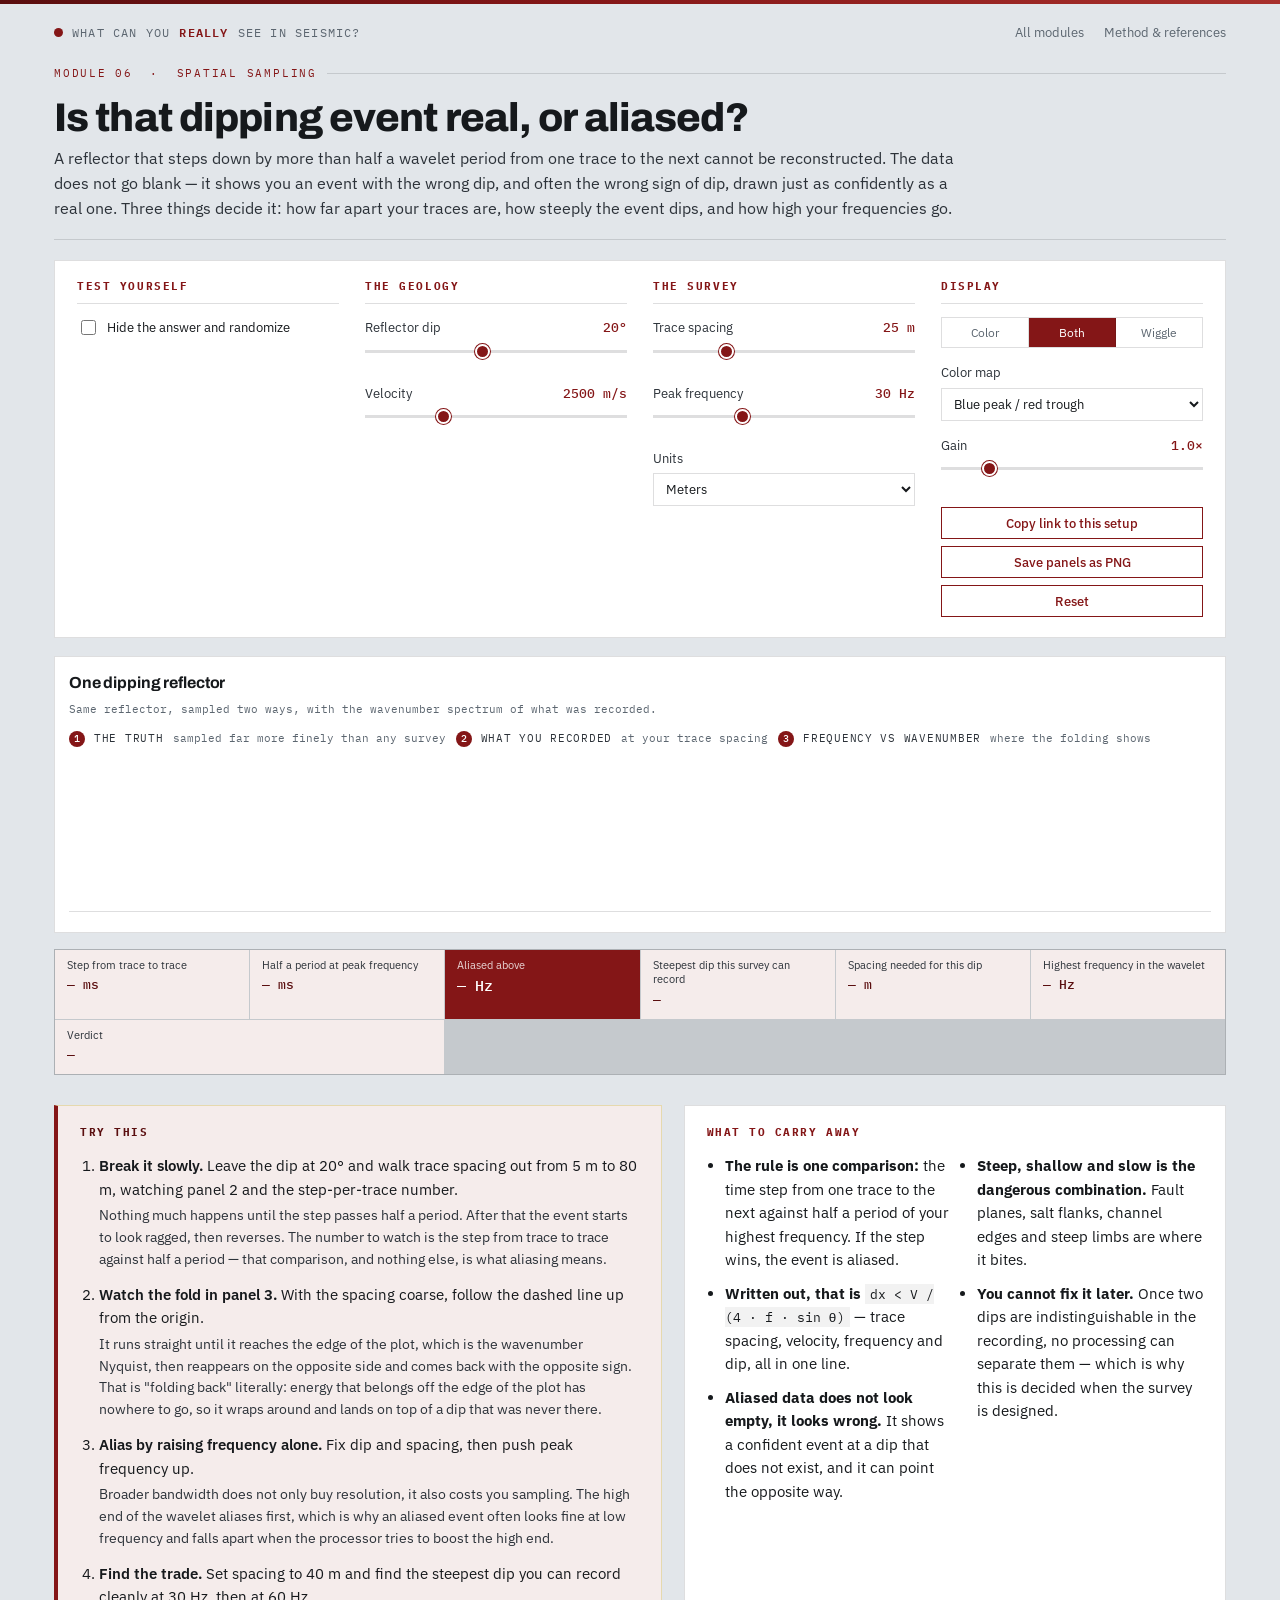
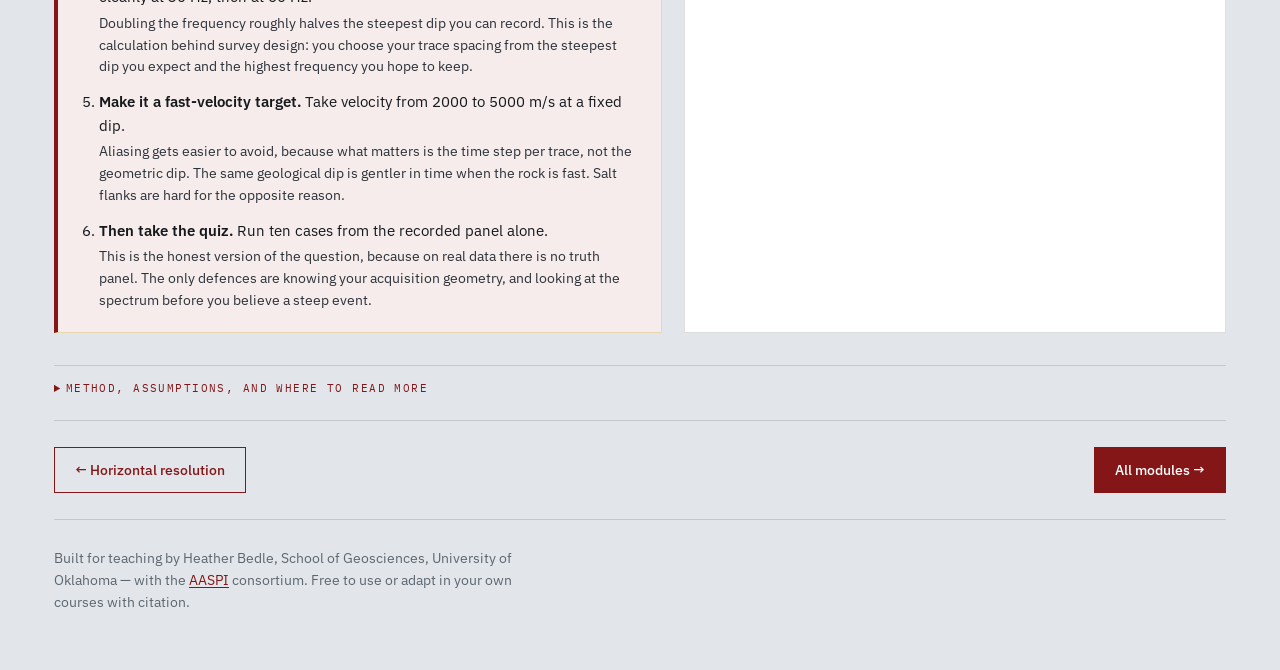
==== commit d1e17f10: "Update aliasing.html" ====
--- a/modules/aliasing.html
+++ b/modules/aliasing.html
@@ -3,4489 +3,588 @@
 <head>
 <meta charset="utf-8">
 <meta name="viewport" content="width=device-width, initial-scale=1">
-
 <title>Sampling &amp; spatial aliasing — What Can You REALLY See in Seismic?</title>
-
-<meta
-  name="description"
-  content="Trace spacing against dip and frequency: where steep events become spatially aliased."
->
-
+<meta name="description" content="Trace spacing against dip against frequency: where steep events fold back on themselves and start lying about their dip.">
 <link rel="preconnect" href="https://fonts.googleapis.com">
 <link rel="preconnect" href="https://fonts.gstatic.com" crossorigin>
-
-<link
-  href="https://fonts.googleapis.com/css2?family=Archivo:wght@600;700;800&family=IBM+Plex+Mono:wght@400;500&family=IBM+Plex+Sans:wght@400;500;600&display=swap"
-  rel="stylesheet"
->
-
+<link href="https://fonts.googleapis.com/css2?family=Archivo:wght@600;700;800&family=IBM+Plex+Mono:wght@400;500&family=IBM+Plex+Sans:wght@400;500;600&display=swap" rel="stylesheet">
 <link rel="stylesheet" href="../assets/style.css">
-
-<style>
-  .alias-debug {
-    display: none;
-  }
-
-  .formula {
-    font-family: "IBM Plex Mono", monospace;
-    background: #f3f4f5;
-    border-left: 3px solid #0B7285;
-    padding: 8px 12px;
-    margin: 10px 0;
-  }
-
-  canvas {
-    display: block;
-    max-width: 100%;
-  }
-
-  .stat b {
-    font-variant-numeric: tabular-nums;
-  }
-</style>
 </head>
-
 <body>
 
 <div class="wrap">
-
-  <!-- ================================================================ -->
-  <!-- HEADER                                                           -->
-  <!-- ================================================================ -->
-
   <header class="masthead">
-    <a class="brand" href="../index.html">
-      <span class="dot"></span>
-      What can you <b>really</b> see in seismic?
-    </a>
-
+    <a class="brand" href="../index.html"><span class="dot"></span>What can you <b>really</b> see in seismic?</a>
     <nav>
       <a href="../index.html">All modules</a>
       <a href="#notes">Method &amp; references</a>
     </nav>
   </header>
 
-
-  <!-- ================================================================ -->
-  <!-- TITLE                                                            -->
-  <!-- ================================================================ -->
-
   <div class="mod-head">
-
-    <p class="eyebrow">
-      Module 06 &nbsp;·&nbsp; Spatial sampling
-    </p>
-
-    <h1>
-      Is that dipping event real, or aliased?
-    </h1>
-
-    <p class="sub">
-      A dipping reflector can only be sampled correctly if the time shift
-      from one trace to the next is smaller than half a period of the
-      highest frequency you want to preserve. When the trace spacing is
-      too large, the event does not disappear — it folds into a different
-      apparent dip.
-    </p>
-
+    <p class="eyebrow">Module 06 &nbsp;·&nbsp; Spatial sampling</p>
+    <h1>Is that dipping event real, or aliased?</h1>
+    <p class="sub">A reflector that steps down by more than half a wavelet period from one trace to the next
+      cannot be reconstructed. The data does not go blank — it shows you an event with the wrong dip, and
+      often the wrong sign of dip, drawn just as confidently as a real one. Three things decide it: how far
+      apart your traces are, how steeply the event dips, and how high your frequencies go.</p>
   </div>
 
-
-  <!-- ================================================================ -->
-  <!-- CONTROLS                                                         -->
-  <!-- ================================================================ -->
-
+  <!-- ============================== CONTROLS ============================== -->
   <section class="controls">
-
-    <!-- QUIZ -->
-
     <div class="ctl-col">
-
       <h2>Test yourself</h2>
-
-      <label class="check">
-        <input type="checkbox" id="quiz">
-        Hide the answer and randomize
-      </label>
-
+      <label class="check"><input type="checkbox" id="quiz"> Hide the answer and randomize</label>
       <div id="quizBox" hidden>
-
         <p style="font-size:12.5px;color:var(--ink-soft);margin:2px 0 10px">
-          You only get the recorded panel.
-          Decide whether the dip you can see is the real one.
-        </p>
-
-        <button class="btn small" id="qReal" type="button">
-          The dip is real
-        </button>
-
-        <button class="btn small" id="qAlias" type="button">
-          It is aliased
-        </button>
-
-        <button class="btn ghost small" id="newCase" type="button">
-          New case
-        </button>
-
-        <p
-          id="verdict"
-          style="font-size:13px;margin:10px 0 0;min-height:1.2em"
-        ></p>
-
-      </div>
-
-    </div>
-
-
-    <!-- GEOLOGY -->
+          You only get the recorded panel. Decide whether the dip you can see is the real one.</p>
+        <button class="btn small" id="qReal" type="button">The dip is real</button>
+        <button class="btn small" id="qAlias" type="button">It is aliased</button>
+        <button class="btn ghost small" id="newCase" type="button">New case</button>
+        <p id="verdict" style="font-size:13px;margin:10px 0 0;min-height:1.2em"></p>
+      </div>
+    </div>
 
     <div class="ctl-col">
-
       <h2>The geology</h2>
-
-      <div class="ctl">
-
-        <label for="dip">
-          Reflector dip
-          <span class="val" id="dipV">20°</span>
-        </label>
-
-        <input
-          type="range"
-          id="dip"
-          min="0"
-          max="75"
-          step="1"
-          value="20"
-        >
-
-      </div>
-
-
-      <div class="ctl">
-
-        <label for="vel">
-          Velocity
-          <span class="val" id="velV">2500 m/s</span>
-        </label>
-
-        <input
-          type="range"
-          id="vel"
-          min="1500"
-          max="5000"
-          step="50"
-          value="2500"
-        >
-
-      </div>
-
-    </div>
-
-
-    <!-- SURVEY -->
+      <div class="ctl">
+        <label for="dip">Reflector dip <span class="val" id="dipV">20°</span></label>
+        <input type="range" id="dip" min="0" max="45" step="1" value="20">
+      </div>
+      <div class="ctl">
+        <label for="vel">Velocity <span class="val" id="velV">2500 m/s</span></label>
+        <input type="range" id="vel" min="1500" max="5000" step="50" value="2500">
+      </div>
+    </div>
 
     <div class="ctl-col">
-
       <h2>The survey</h2>
-
-      <div class="ctl">
-
-        <label for="dx">
-          Trace spacing
-          <span class="val" id="dxV">25 m</span>
-        </label>
-
-        <input
-          type="range"
-          id="dx"
-          min="5"
-          max="80"
-          step="1"
-          value="25"
-        >
-
-      </div>
-
-
-      <div class="ctl">
-
-        <label for="freq">
-          Peak frequency
-          <span class="val" id="freqV">30 Hz</span>
-        </label>
-
-        <input
-          type="range"
-          id="freq"
-          min="10"
-          max="70"
-          step="1"
-          value="30"
-        >
-
-      </div>
-
-
-      <div class="ctl">
-
-        <label for="units">
-          Units
-        </label>
-
-        <select id="units">
-          <option value="m">Meters</option>
-          <option value="ft">Feet</option>
+      <div class="ctl">
+        <label for="dx">Trace spacing <span class="val" id="dxV">25 m</span></label>
+        <input type="range" id="dx" min="5" max="80" step="1" value="25">
+      </div>
+      <div class="ctl">
+        <label for="freq">Peak frequency <span class="val" id="freqV">30 Hz</span></label>
+        <input type="range" id="freq" min="10" max="70" step="1" value="30">
+      </div>
+      <div class="ctl">
+        <label for="units">Units</label>
+        <select id="units"><option value="m">Meters</option><option value="ft">Feet</option></select>
+      </div>
+    </div>
+
+    <div class="ctl-col">
+      <h2>Display</h2>
+      <div class="ctl">
+        <div class="seg" role="group" aria-label="Display style">
+          <button type="button" id="dVD" aria-pressed="false">Color</button>
+          <button type="button" id="dBoth" aria-pressed="true">Both</button>
+          <button type="button" id="dWig" aria-pressed="false">Wiggle</button>
+        </div>
+      </div>
+      <div class="ctl">
+        <label for="cmap">Color map</label>
+        <select id="cmap">
+          <option value="bwr">Blue peak / red trough</option>
+          <option value="cbsafe">Blue peak / orange trough (colorblind safe)</option>
+          <option value="gray">Grayscale (black peak)</option>
         </select>
-
-      </div>
-
-    </div>
-
-
-    <!-- DISPLAY -->
-
-    <div class="ctl-col">
-
-      <h2>Display</h2>
-
-      <div class="ctl">
-
-        <div
-          class="seg"
-          role="group"
-          aria-label="Display style"
-        >
-
-          <button
-            type="button"
-            id="dVD"
-            aria-pressed="false"
-          >
-            Color
-          </button>
-
-          <button
-            type="button"
-            id="dBoth"
-            aria-pressed="true"
-          >
-            Both
-          </button>
-
-          <button
-            type="button"
-            id="dWig"
-            aria-pressed="false"
-          >
-            Wiggle
-          </button>
-
-        </div>
-
-      </div>
-
-
-      <div class="ctl">
-
-        <label for="cmap">
-          Color map
-        </label>
-
-        <select id="cmap">
-
-          <option value="bwr">
-            Blue peak / red trough
-          </option>
-
-          <option value="cbsafe">
-            Blue peak / orange trough
-          </option>
-
-          <option value="gray">
-            Grayscale
-          </option>
-
-        </select>
-
-      </div>
-
-
-      <div class="ctl">
-
-        <label for="gain">
-          Gain
-          <span class="val" id="gainV">1.0×</span>
-        </label>
-
-        <input
-          type="range"
-          id="gain"
-          min="0.4"
-          max="4"
-          step="0.1"
-          value="1"
-        >
-
-      </div>
-
-
-      <button
-        class="btn ghost small"
-        id="copyBtn"
-        type="button"
-      >
-        Copy link to this setup
-      </button>
-
-
-      <button
-        class="btn ghost small"
-        id="pngBtn"
-        type="button"
-      >
-        Save recorded panel as PNG
-      </button>
-
-
-      <button
-        class="btn ghost small"
-        id="resetBtn"
-        type="button"
-      >
-        Reset
-      </button>
-
-    </div>
-
+      </div>
+      <div class="ctl">
+        <label for="gain">Gain <span class="val" id="gainV">1.0×</span></label>
+        <input type="range" id="gain" min="0.4" max="4" step="0.1" value="1">
+      </div>
+      <button class="btn ghost small" id="copyBtn" type="button">Copy link to this setup</button>
+      <button class="btn ghost small" id="pngBtn" type="button">Save panels as PNG</button>
+      <button class="btn ghost small" id="resetBtn" type="button">Reset</button>
+    </div>
   </section>
 
-
-  <!-- ================================================================ -->
-  <!-- MAIN PANELS                                                      -->
-  <!-- ================================================================ -->
-
+  <!-- =============================== PANELS =============================== -->
   <section class="plot" style="margin-top:18px">
-
     <div class="plot-head">
       <h3>One dipping reflector</h3>
     </div>
-
-    <p class="hint-line" id="hintLine">
-      Same reflector, sampled two ways, with the wavenumber spectrum of
-      what was recorded.
-    </p>
-
-
+    <p class="hint-line" id="hintLine">Same reflector, sampled two ways, with the wavenumber spectrum of what was recorded.</p>
     <div class="sec-row" id="panelRow">
-
-      <!-- TRUTH -->
-
       <div class="panel-col">
-
-        <p class="sublabel">
-
-          <b>1</b>
-          The truth
-
-          <span class="note">
-            densely sampled reference
-          </span>
-
-        </p>
-
-        <canvas
-          id="fineCanvas"
-          aria-label="Densely sampled section showing the true dip"
-        ></canvas>
-
-      </div>
-
-
-      <!-- RECORDED -->
-
+        <p class="sublabel"><b>1</b> The truth
+          <span class="note">sampled far more finely than any survey</span></p>
+        <canvas id="fineCanvas" aria-label="Densely sampled section showing the true dip"></canvas>
+      </div>
       <div class="panel-col">
-
-        <p class="sublabel">
-
-          <b>2</b>
-          What you recorded
-
-          <span
-            class="note"
-            id="recNote"
-          >
-            at your trace spacing
-          </span>
-
-        </p>
-
-        <canvas
-          id="recCanvas"
-          aria-label="Section at the chosen trace spacing"
-        ></canvas>
-
-      </div>
-
-
-      <!-- FK -->
-
+        <p class="sublabel"><b>2</b> What you recorded
+          <span class="note" id="recNote">at your trace spacing</span></p>
+        <canvas id="recCanvas" aria-label="Section at the chosen trace spacing"></canvas>
+      </div>
       <div class="panel-col">
-
-        <p class="sublabel">
-
-          <b>3</b>
-          Frequency vs wavenumber
-
-          <span class="note">
-            where folding shows
-          </span>
-
-        </p>
-
-        <canvas
-          id="fkCanvas"
-          aria-label="Frequency wavenumber spectrum"
-        ></canvas>
-
-      </div>
-
-    </div>
-
-
+        <p class="sublabel"><b>3</b> Frequency vs wavenumber
+          <span class="note">where the folding shows</span></p>
+        <canvas id="fkCanvas" aria-label="Frequency wavenumber spectrum of the recorded section"></canvas>
+      </div>
+    </div>
     <div class="legend" id="mainLegend"></div>
-
   </section>
 
-
-  <!-- ================================================================ -->
-  <!-- NUMBERS                                                          -->
-  <!-- ================================================================ -->
-
   <div class="stats">
-
-    <div class="stat">
-      <span>Step from trace to trace</span>
-      <b id="rStep">— ms</b>
-    </div>
-
-    <div class="stat">
-      <span>Half a period at peak frequency</span>
-      <b id="rHalf">— ms</b>
-    </div>
-
-    <div class="stat key">
-      <span>Aliased above</span>
-      <b id="rFa">— Hz</b>
-    </div>
-
-    <div class="stat">
-      <span>Steepest dip this survey can record</span>
-      <b id="rDipMax">—</b>
-    </div>
-
-    <div class="stat">
-      <span>Spacing needed for this dip</span>
-      <b id="rDxMax">— m</b>
-    </div>
-
-    <div class="stat">
-      <span>Highest displayed wavelet frequency</span>
-      <b id="rFmax">— Hz</b>
-    </div>
-
-    <div class="stat wide">
-      <span>Verdict</span>
-      <b id="rVerdict">—</b>
-    </div>
-
+    <div class="stat"><span>Step from trace to trace</span><b id="rStep">— ms</b></div>
+    <div class="stat"><span>Half a period at peak frequency</span><b id="rHalf">— ms</b></div>
+    <div class="stat key"><span>Aliased above</span><b id="rFa">— Hz</b></div>
+    <div class="stat"><span>Steepest dip this survey can record</span><b id="rDipMax">—</b></div>
+    <div class="stat"><span>Spacing needed for this dip</span><b id="rDxMax">— m</b></div>
+    <div class="stat"><span>Highest frequency in the wavelet</span><b id="rFmax">— Hz</b></div>
+    <div class="stat wide"><span>Verdict</span><b id="rVerdict">—</b></div>
   </div>
 
-
-  <!-- ================================================================ -->
-  <!-- TEACHING                                                         -->
-  <!-- ================================================================ -->
-
+  <!-- ============================== TEACHING ============================== -->
   <div class="teach">
-
     <div class="tryit">
-
       <h3>Try this</h3>
-
       <ol>
-
-        <li>
-          <b>Break it slowly.</b>
-          Leave the dip at 20° and walk trace spacing out from 5 m to 80 m.
-
-          <span class="ans">
-            Watch the step from trace to trace. Once it becomes larger
-            than half a period at a given frequency, that frequency is
-            spatially aliased.
-          </span>
-        </li>
-
-
-        <li>
-          <b>Watch the fold in panel 3.</b>
-          Increase the trace spacing.
-
-          <span class="ans">
-            Energy moves toward the spatial Nyquist limit and then folds
-            back into the recorded wavenumber range.
-          </span>
-        </li>
-
-
-        <li>
-          <b>Raise frequency.</b>
-          Fix dip and spacing, then increase frequency.
-
-          <span class="ans">
-            Higher frequencies alias first because they have shorter
-            wavelengths and therefore require finer spatial sampling.
-          </span>
-        </li>
-
-
-        <li>
-          <b>Find the trade.</b>
-          Set spacing to 40 m and compare 30 Hz with 60 Hz.
-
-          <span class="ans">
-            Doubling frequency approximately halves the maximum
-            recordable dip for a fixed trace spacing and velocity.
-          </span>
-        </li>
-
-
-        <li>
-          <b>Change velocity.</b>
-          Increase velocity from 2000 to 5000 m/s.
-
-          <span class="ans">
-            The same geometric dip produces a smaller time shift between
-            traces in a faster medium.
-          </span>
-        </li>
-
-
-        <li>
-          <b>Then take the quiz.</b>
-
-          <span class="ans">
-            On real seismic there is no truth panel. Acquisition geometry
-            and spectral information are part of your evidence.
-          </span>
-        </li>
-
+        <li><b>Break it slowly.</b> Leave the dip at 20° and walk trace spacing out from 5 m to 80 m, watching
+          panel 2 and the step-per-trace number.
+          <span class="ans">Nothing much happens until the step passes half a period. After that the event
+            starts to look ragged, then reverses. The number to watch is the step from trace to trace against
+            half a period — that comparison, and nothing else, is what aliasing means.</span></li>
+        <li><b>Watch the fold in panel 3.</b> With the spacing coarse, follow the dashed line up from the
+          origin.
+          <span class="ans">It runs straight until it reaches the edge of the plot, which is the wavenumber
+            Nyquist, then reappears on the opposite side and comes back with the opposite sign. That is
+            "folding back" literally: energy that belongs off the edge of the plot has nowhere to go, so it
+            wraps around and lands on top of a dip that was never there.</span></li>
+        <li><b>Alias by raising frequency alone.</b> Fix dip and spacing, then push peak frequency up.
+          <span class="ans">Broader bandwidth does not only buy resolution, it also costs you sampling. The
+            high end of the wavelet aliases first, which is why an aliased event often looks fine at low
+            frequency and falls apart when the processor tries to boost the high end.</span></li>
+        <li><b>Find the trade.</b> Set spacing to 40 m and find the steepest dip you can record cleanly at
+          30 Hz, then at 60 Hz.
+          <span class="ans">Doubling the frequency roughly halves the steepest dip you can record. This is
+            the calculation behind survey design: you choose your trace spacing from the steepest dip you
+            expect and the highest frequency you hope to keep.</span></li>
+        <li><b>Make it a fast-velocity target.</b> Take velocity from 2000 to 5000 m/s at a fixed dip.
+          <span class="ans">Aliasing gets easier to avoid, because what matters is the time step per trace,
+            not the geometric dip. The same geological dip is gentler in time when the rock is fast. Salt
+            flanks are hard for the opposite reason.</span></li>
+        <li><b>Then take the quiz.</b> Run ten cases from the recorded panel alone.
+          <span class="ans">This is the honest version of the question, because on real data there is no
+            truth panel. The only defences are knowing your acquisition geometry, and looking at the
+            spectrum before you believe a steep event.</span></li>
       </ol>
-
-    </div>
-
+    </div>
 
     <div class="takeaway">
-
       <h3>What to carry away</h3>
-
       <ul>
-
-        <li>
-          <b>The rule:</b>
-          the time step from one trace to the next must be smaller than
-          half a period of the frequency you want to preserve.
-        </li>
-
-        <li>
-          <b>The sampling equation:</b>
-          <span class="k">
-            dx ≤ V / (4 · f · sin θ)
-          </span>
-        </li>
-
-        <li>
-          <b>Aliased data does not look empty.</b>
-          It can look like a perfectly coherent event with the wrong dip.
-        </li>
-
-        <li>
-          <b>Steep + slow + high frequency</b>
-          is the dangerous combination.
-        </li>
-
-        <li>
-          <b>You cannot recover information that was never sampled.</b>
-        </li>
-
+        <li><b>The rule is one comparison:</b> the time step from one trace to the next against half a period
+          of your highest frequency. If the step wins, the event is aliased.</li>
+        <li><b>Written out, that is</b> <span class="k">dx &lt; V / (4 · f · sin θ)</span> — trace spacing,
+          velocity, frequency and dip, all in one line.</li>
+        <li><b>Aliased data does not look empty, it looks wrong.</b> It shows a confident event at a dip that
+          does not exist, and it can point the opposite way.</li>
+        <li><b>Steep, shallow and slow is the dangerous combination.</b> Fault planes, salt flanks, channel
+          edges and steep limbs are where it bites.</li>
+        <li><b>You cannot fix it later.</b> Once two dips are indistinguishable in the recording, no
+          processing can separate them — which is why this is decided when the survey is designed.</li>
       </ul>
-
-    </div>
-
+    </div>
   </div>
 
-
-  <!-- ================================================================ -->
-  <!-- NOTES                                                            -->
-  <!-- ================================================================ -->
-
   <details class="notes" id="notes">
-
-    <summary>
-      Method, assumptions, and where to read more
-    </summary>
-
-    <p>
-      A single plane reflector is represented by a zero-phase Ricker
-      wavelet whose arrival time varies with horizontal position as
-    </p>
-
-    <div class="formula">
-      t(x) = t₀ + 2x sin θ / V
-    </div>
-
-    <p>
-      Therefore the two-way-time slope is
-    </p>
-
-    <div class="formula">
-      p = dt/dx = 2 sin θ / V
-    </div>
-
-    <p>
-      and the time shift from one trace to the next is
-    </p>
-
-    <div class="formula">
-      Δt = p · dx
-    </div>
-
-    <p>
-      Spatial aliasing begins when the phase change between adjacent
-      traces reaches π radians:
-    </p>
-
-    <div class="formula">
-      Δt ≥ 1 / (2f)
-    </div>
-
-    <p>
-      Combining those expressions gives the familiar maximum trace
-      spacing:
-    </p>
-
-    <div class="formula">
-      dx ≤ V / (4f sin θ)
-    </div>
-
-    <p>
-      The corresponding alias frequency for a particular dip and trace
-      spacing is
-    </p>
-
-    <div class="formula">
-      f<sub>alias</sub> = 1 / (2p dx)
-      = V / (4 dx sin θ)
-    </div>
-
-    <p>
-      The truth panel is sampled much more finely than the recorded
-      panel. It is a visualization of the continuous model, not a
-      claim about a real acquisition system.
-    </p>
-
-    <p>
-      The f–k panel is calculated from the recorded traces using a
-      two-dimensional discrete Fourier transform. Spatial wavenumber
-      is expressed in cycles/m and the Nyquist wavenumber is
-    </p>
-
-    <div class="formula">
-      k<sub>Nyquist</sub> = 1 / (2 dx)
-    </div>
-
-    <p>
-      This simplified demonstration does not include anti-alias filters,
-      migration dip limits, interpolation, irregular acquisition,
-      noise, multiples, or diffraction effects.
-    </p>
-
+    <summary>Method, assumptions, and where to read more</summary>
+    <p>A single plane reflector is convolved with a zero-phase Ricker wavelet. Its time dip is
+      <span class="k">p = 2 sin θ / V</span> seconds per meter, so the step from one trace to the next is
+      <span class="k">p · dx</span>. Aliasing begins when that step reaches half a period,
+      <span class="k">p · dx &gt; 1/(2f)</span>, which rearranges to the familiar
+      <span class="k">dx &lt; V/(4 f sin θ)</span>. The frequency quoted as "aliased above" is
+      <span class="k">1/(2 p dx)</span>.</p>
+    <p>Panel 3 is a real two-dimensional Fourier transform of panel 2, not a sketch: a cosine taper in both
+      directions, then an FFT in time and another in space. A dipping event maps to a straight line through
+      the origin whose slope is its dip, so the wrapping you see at the edges is the actual recorded energy,
+      arriving where the transform puts it.</p>
+    <p>The truth panel is the same reflector sampled eight times more finely. No survey samples that well;
+      it is there so you can see what the recording is failing to capture.</p>
+    <p>Left out: anti-alias filtering in migration operators, which limits dip rather than curing the
+      recording; interpolation schemes that can partly recover aliased data when the dip is known; and the
+      fact that noise and multiple dips make this far harder to spot than it is here. The steepest dip that
+      matters is usually on the fault planes and diffractions, not the reflectors.</p>
     <ul>
-
-      <li>
-        Yilmaz, Ö., 2001,
-        <em>Seismic Data Analysis</em>: SEG.
-      </li>
-
-      <li>
-        Vermeer, G.J.O., 2012,
-        <em>3D Seismic Survey Design</em>, 2nd ed.: SEG.
-      </li>
-
-      <li>
-        Liner, C.L., 2016,
-        <em>Elements of 3D Seismology</em>, 3rd ed.: SEG.
-      </li>
-
+      <li>Yilmaz, Ö., 2001, <em>Seismic Data Analysis</em>: SEG — spatial aliasing and f-k filtering.</li>
+      <li>Vermeer, G.J.O., 2012, <em>3D Seismic Survey Design</em>, 2nd ed.: SEG.</li>
+      <li>Liner, C.L., 2016, <em>Elements of 3D Seismology</em>, 3rd ed.: SEG.</li>
     </ul>
-
   </details>
 
-
-  <!-- ================================================================ -->
-  <!-- PAGINATION                                                       -->
-  <!-- ================================================================ -->
-
   <div class="pager">
-
-    <a
-      class="btn ghost"
-      href="fresnel.html"
-    >
-      ← Horizontal resolution
-    </a>
-
-    <a
-      class="btn"
-      href="../index.html#modules"
-    >
-      All modules →
-    </a>
-
+    <a class="btn ghost" href="fresnel.html">← Horizontal resolution</a>
+    <a class="btn" href="../index.html#modules">All modules →</a>
   </div>
 
-
-  <!-- ================================================================ -->
-  <!-- FOOTER                                                           -->
-  <!-- ================================================================ -->
-
   <footer>
-
     <div class="foot-grid">
-
-      <p>
-        Built for teaching by Heather Bedle, School of Geosciences,
-        University of Oklahoma — with the
-        <a href="https://www.ou.edu/mcee/labs/aaspi">AASPI</a>
-        consortium.
-        Free to use or adapt in your own courses with citation.
-      </p>
-
-    </div>
-
+      <p>Built for teaching by Heather Bedle, School of Geosciences, University of Oklahoma —
+        with the <a href="https://www.ou.edu/mcee/labs/aaspi">AASPI</a> consortium.
+        Free to use or adapt in your own courses with citation.</p>
+    </div>
   </footer>
-
 </div>
 
-
-<!-- ================================================================== -->
-<!-- ALIASING ENGINE                                                    -->
-<!-- ================================================================== -->
-
+<script src="../assets/seismic.js"></script>
 <script>
-
 (function () {
-
   'use strict';
 
-
-  /* ================================================================
-     BASIC SETTINGS
-     ================================================================ */
-
-  const NX = 64;
-
-  // Truth panel has eight times the spatial sampling density.
-  const FINE_FACTOR = 8;
-
-  // Must be a power of two for the FFT.
-  const NT = 2048;
-
-
   const DEF = {
-    dip: 20,
-    v: 2500,
-    dx: 25,
-    f: 30,
-    disp: 'both',
-    cmap: 'bwr',
-    gain: 1,
-    units: 'm'
+    dip: 20, v: 2500, dx: 25, f: 30,
+    disp: 'both', cmap: 'bwr', gain: 1, units: 'm',
   };
-
-
-  let S = readState(DEF);
-
-
-  const $ = id => document.getElementById(id);
-
-
-  const clamp = (v, a, b) =>
-    Math.max(a, Math.min(b, v));
-
-
-  const CRIMSON = '#841617';
-  const TEAL = '#0B7285';
-  const SLATE = '#5C6670';
-
+  let S = SEIS.readState(DEF);
+
+  const $ = (id) => document.getElementById(id);
+  const clamp = (v, a, b) => Math.max(a, Math.min(b, v));
+  const CRIMSON = '#841617', TEAL = '#0B7285', SLATE = '#5C6670', OCHRE = '#8A6D1F';
+
+  const NX = 64;          // recorded traces; a power of two, for the FFT
+  const FINE = 8;         // the truth panel is this many times more finely sampled
+  const NT = 2048;        // time samples, also a power of two
+  // The sample interval is chosen to fit the window rather than fixed, so a
+  // steep event and a gentle one both fill the panel. It always stays fine
+  // enough that the temporal Nyquist is far above anything in the wavelet.
+
+  let Q = { on: false, hidden: null, revealed: false, asked: 0, right: 0 };
+
+  const U = () => SEIS.UNITS[S.units];
+  const uL = (m) => m * U().len;
+  const fmtL = (m, d) => uL(m).toFixed(d === undefined ? 0 : d) + ' ' + U().lab;
+
+  const aDip = () => (Q.on && Q.hidden ? Q.hidden.dip : S.dip);
+  const aDx  = () => (Q.on && Q.hidden ? Q.hidden.dx  : S.dx);
+  const aF   = () => (Q.on && Q.hidden ? Q.hidden.f   : S.f);
+  const aV   = () => (Q.on && Q.hidden ? Q.hidden.v   : S.v);
+
+  /* ------------------------------- physics ----------------------------- */
+
+  function physics() {
+    const dip = aDip(), V = aV(), dx = aDx(), f = aF();
+    const p = 2 * Math.sin(dip * Math.PI / 180) / V;   // time dip, s/m
+    const step = p * dx;                               // seconds per trace
+    const half = 1 / (2 * f);                          // half a period
+    const fAlias = step > 1e-12 ? 1 / (2 * step) : Infinity;
+    // the wavelet still has useful energy above its peak; take that as the top
+    const fMax = 2.2 * f;
+    const sinMax = V / (4 * dx * f);
+    const dipMax = sinMax >= 1 ? 90 : Math.asin(sinMax) * 180 / Math.PI;
+    const dxMax = Math.sin(dip * Math.PI / 180) > 1e-6
+      ? V / (4 * f * Math.sin(dip * Math.PI / 180)) : Infinity;
+    return { dip, V, dx, f, p, step, half, fAlias, fMax, dipMax, dxMax };
+  }
 
   let CACHE = {};
 
-
-  /* ================================================================
-     UNITS
-     ================================================================ */
-
-  const UNITS = {
-
-    m: {
-      len: 1,
-      lab: 'm',
-      vel: 1,
-      vlab: 'm/s'
-    },
-
-    ft: {
-      len: 3.28084,
-      lab: 'ft',
-      vel: 3.28084,
-      vlab: 'ft/s'
-    }
-
-  };
-
-
-  function U() {
-    return UNITS[S.units];
-  }
-
-
-  function displayLength(m) {
-    return m * U().len;
-  }
-
-
-  function fmtLength(m, decimals = 0) {
-
-    if (!isFinite(m)) {
-      return 'any spacing';
-    }
-
-    return displayLength(m).toFixed(decimals)
-      + ' '
-      + U().lab;
-  }
-
-
-  /* ================================================================
-     URL STATE
-     ================================================================ */
-
-  function readState(defaults) {
-
-    const p = new URLSearchParams(location.search);
-
-    const out = Object.assign({}, defaults);
-
-    for (const key of Object.keys(defaults)) {
-
-      if (!p.has(key)) continue;
-
-      const raw = p.get(key);
-
-      if (typeof defaults[key] === 'number') {
-        const n = parseFloat(raw);
-        if (Number.isFinite(n)) {
-          out[key] = n;
-        }
+  function compute() {
+    const P = physics();
+    const wav = SEIS.makeWavelet({ type: 'ricker', f: P.f });
+    const W = NX * P.dx;                                // panel width in metres
+    const spread = Math.abs(P.p) * W;                   // time the event crosses
+    const win = clamp(spread * 1.18 + 4.5 / P.f, 0.25, 4.2);
+    const nt = NT, dt = win / NT;
+    const tMid = win / 2;
+
+    const build = (n, spacing) => {
+      const fld = new Float32Array(n * nt);
+      const hl = wav.halfLength;
+      for (let ix = 0; ix < n; ix++) {
+        const x = (ix - (n - 1) / 2) * spacing;
+        const tt = tMid + P.p * x;
+        const i0 = Math.max(0, Math.ceil((tt - hl) / dt));
+        const i1 = Math.min(nt - 1, Math.floor((tt + hl) / dt));
+        for (let i = i0; i <= i1; i++) fld[ix * nt + i] += wav.fn(i * dt - tt);
       }
-
-      else if (typeof defaults[key] === 'boolean') {
-        out[key] =
-          raw === '1' ||
-          raw === 'true';
+      return fld;
+    };
+
+    const rec = build(NX, P.dx);
+    const fine = build(NX * FINE, P.dx / FINE);
+    const fk = SEIS.fkSpectrum(rec, NX, nt);
+
+    CACHE = { P, wav, W, nt, dt, tMid, rec, fine, fk, win };
+  }
+
+  /* ------------------------------- layout ------------------------------ */
+
+  function layout() {
+    const box = $('recCanvas').closest('.plot');
+    const W = Math.max(300, box.clientWidth - 28);
+    const stacked = W < 780;
+    if (stacked) return { stacked, w: { fine: W, rec: W, fk: W }, h: 320 };
+    const avail = W - 20;
+    const each = Math.round(avail / 3);
+    return { stacked, w: { fine: each, rec: each, fk: avail - 2 * each },
+             h: clamp(Math.round(W * 0.32), 280, 420) };
+  }
+
+  /* ------------------------------ drawing ------------------------------ */
+
+  const masked = () => Q.on && !Q.revealed;
+
+  function drawMask(ctx, rect, title) {
+    ctx.save();
+    ctx.beginPath(); ctx.rect(rect.x, rect.y, rect.w, rect.h); ctx.clip();
+    ctx.fillStyle = '#E9EBEE'; ctx.fillRect(rect.x, rect.y, rect.w, rect.h);
+    ctx.strokeStyle = 'rgba(92,102,112,.20)'; ctx.lineWidth = 1;
+    ctx.beginPath();
+    for (let d = -rect.h; d < rect.w; d += 13) {
+      ctx.moveTo(rect.x + d, rect.y + rect.h); ctx.lineTo(rect.x + d + rect.h, rect.y);
+    }
+    ctx.stroke();
+    ctx.fillStyle = SLATE;
+    ctx.font = '12px "IBM Plex Mono", monospace';
+    ctx.textAlign = 'center'; ctx.textBaseline = 'middle';
+    ctx.fillText(title, rect.x + rect.w / 2, rect.y + rect.h / 2);
+    ctx.restore();
+    SEIS.frame(ctx, rect);
+  }
+
+  function drawSection(id, field, n, L, key, isRec) {
+    const ctx = SEIS.fitCanvas($(id), L.w[key], L.h);
+    ctx.clearRect(0, 0, L.w[key], L.h);
+    const m = { l: L.stacked || key === 'fine' ? 54 : 30, r: 12, t: 8, b: 42 };
+    const rect = { x: m.x || m.l, y: m.t, w: L.w[key] - (m.l) - m.r, h: L.h - m.t - m.b };
+    const { nt, W, P, win } = CACHE;
+
+    if (!isRec && masked()) { drawMask(ctx, rect, 'Truth hidden'); return; }
+
+    if (S.disp !== 'wiggle') {
+      // no smoothing on the recorded panel: each column is one real trace, and
+      // interpolating between them would hide the very thing being demonstrated
+      SEIS.drawVarDensity(ctx, field, n, nt, rect,
+        { cmap: SEIS.COLORMAPS[S.cmap], gain: S.gain, clip: 1, smooth: !isRec });
+    } else {
+      ctx.fillStyle = '#fff'; ctx.fillRect(rect.x, rect.y, rect.w, rect.h);
+    }
+    if (S.disp !== 'vd') {
+      SEIS.drawWiggle(ctx, field, n, nt, rect, {
+        step: isRec ? 1 : FINE, clip: 1 / S.gain, excursion: 1.3,
+        stroke: S.disp === 'both' ? 'rgba(22,25,28,.55)' : 'rgba(22,25,28,.9)',
+        fill: S.disp === 'both' ? 'rgba(22,25,28,.22)' : 'rgba(22,25,28,.75)',
+      });
+    }
+
+    SEIS.frame(ctx, rect);
+    SEIS.axisBottom(ctx, rect, -uL(W / 2), uL(W / 2), 'Distance (' + U().lab + ')', (v) => v.toFixed(0));
+    SEIS.axisLeft(ctx, rect, 0, win * 1000,
+                  (L.stacked || key === 'fine') ? 'Two-way time (ms)' : '', (v) => v.toFixed(0));
+  }
+
+  function drawFK(L) {
+    const ctx = SEIS.fitCanvas($('fkCanvas'), L.w.fk, L.h);
+    ctx.clearRect(0, 0, L.w.fk, L.h);
+    const m = { l: L.stacked ? 54 : 46, r: 12, t: 8, b: 42 };
+    const rect = { x: m.l, y: m.t, w: L.w.fk - m.l - m.r, h: L.h - m.t - m.b };
+    const { fk, P, nt, dt, win } = CACHE;
+
+    if (masked()) { drawMask(ctx, rect, 'Spectrum hidden'); return; }
+
+    const kNy = 1 / (2 * P.dx);
+    const fTop = Math.min(1 / (2 * dt), Math.max(90, P.fMax * 1.5));
+    const nfShow = Math.max(4, Math.min(fk.nf, Math.round(fTop * win)));
+
+    let peak = 1e-12;
+    for (let ik = 0; ik < fk.nk; ik++)
+      for (let i = 1; i < nfShow; i++) peak = Math.max(peak, fk.mag[ik * fk.nf + i]);
+
+    // sequential ramp: pale ground, crimson energy
+    const off = document.createElement('canvas');
+    off.width = fk.nk; off.height = nfShow;
+    const octx = off.getContext('2d');
+    const img = octx.createImageData(fk.nk, nfShow);
+    for (let ik = 0; ik < fk.nk; ik++) {
+      // mirror so that a reflector dipping down to the right lands on +k
+      const src = fk.nk - 1 - ik;
+      for (let i = 0; i < nfShow; i++) {
+        const a = Math.pow(fk.mag[src * fk.nf + i] / peak, 0.45);
+        const q = (nfShow - 1 - i) * fk.nk + ik;
+        img.data[q * 4] = Math.round(252 - 160 * a);
+        img.data[q * 4 + 1] = Math.round(250 - 232 * a);
+        img.data[q * 4 + 2] = Math.round(246 - 230 * a);
+        img.data[q * 4 + 3] = 255;
       }
-
-      else {
-        out[key] = raw;
-      }
-
-    }
-
-    return out;
-  }
-
-
-  let writeTimer = null;
-
-
-  function writeState(state, defaults) {
-
-    clearTimeout(writeTimer);
-
-    writeTimer = setTimeout(() => {
-
-      const p = new URLSearchParams();
-
-      for (const key of Object.keys(state)) {
-
-        if (
-          defaults &&
-          state[key] === defaults[key]
-        ) {
-          continue;
-        }
-
-        p.set(
-          key,
-          typeof state[key] === 'boolean'
-            ? (state[key] ? '1' : '0')
-            : state[key]
-        );
-
-      }
-
-      const q = p.toString();
-
-      history.replaceState(
-        null,
-        '',
-        q
-          ? '?' + q
-          : location.pathname
-      );
-
-    }, 200);
-  }
-
-
-  /* ================================================================
-     RICKER WAVELET
-     ================================================================ */
-
-  function ricker(t, f) {
-
-    const a =
-      Math.PI *
-      Math.PI *
-      f *
-      f *
-      t *
-      t;
-
-    return (
-      (1 - 2 * a) *
-      Math.exp(-a)
-    );
-  }
-
-
-  /*
-   * The wavelet is truncated at ±1.5/f.
-   *
-   * At this distance the Ricker wavelet is already very small.
-   */
-
-  function waveletHalfLength(f) {
-
-    return 1.5 / f;
-  }
-
-
-  /* ================================================================
-     CANVAS
-     ================================================================ */
-
-  function fitCanvas(canvas, cssW, cssH) {
-
-    const dpr =
-      window.devicePixelRatio || 1;
-
-    canvas.style.width =
-      cssW + 'px';
-
-    canvas.style.height =
-      cssH + 'px';
-
-    canvas.width =
-      Math.round(cssW * dpr);
-
-    canvas.height =
-      Math.round(cssH * dpr);
-
-    const ctx =
-      canvas.getContext('2d');
-
-    ctx.setTransform(
-      dpr,
-      0,
-      0,
-      dpr,
-      0,
-      0
-    );
-
-    return ctx;
-  }
-
-
-  /* ================================================================
-     COLOR MAPS
-     ================================================================ */
-
-  function lerp(a, b, t) {
-
-    return a + (b - a) * t;
-  }
-
-
-  function ramp(stops) {
-
-    return function (x) {
-
-      const v =
-        clamp(x, -1, 1);
-
-      const p =
-        ((v + 1) / 2) *
-        (stops.length - 1);
-
-      const i =
-        Math.min(
-          stops.length - 2,
-          Math.floor(p)
-        );
-
-      const f =
-        p - i;
-
-      const a = stops[i];
-      const b = stops[i + 1];
-
-      return [
-        Math.round(
-          lerp(a[0], b[0], f)
-        ),
-
-        Math.round(
-          lerp(a[1], b[1], f)
-        ),
-
-        Math.round(
-          lerp(a[2], b[2], f)
-        )
-      ];
-    };
-  }
-
-
-  const COLORMAPS = {
-
-    bwr: ramp([
-      [92, 14, 12],
-      [176, 36, 24],
-      [214, 138, 122],
-      [248, 248, 246],
-      [122, 168, 214],
-      [27, 79, 156],
-      [12, 44, 92]
-    ]),
-
-
-    cbsafe: ramp([
-      [127, 63, 0],
-      [224, 130, 20],
-      [253, 190, 110],
-      [247, 247, 247],
-      [146, 197, 222],
-      [33, 102, 172],
-      [8, 48, 107]
-    ]),
-
-
-    gray: ramp([
-      [253, 253, 252],
-      [226, 227, 228],
-      [188, 190, 193],
-      [140, 144, 148],
-      [92, 96, 100],
-      [48, 51, 55],
-      [12, 14, 16]
-    ])
-
-  };
-
-
-  /* ================================================================
-     PHYSICS
-     ================================================================ */
-
-  function physics() {
-
-    const dip =
-      S.dip *
-      Math.PI / 180;
-
-    const V = S.v;
-
-    const dx = S.dx;
-
-    const f = S.f;
-
-
-    /*
-     * Two-way-time slope of a planar reflector.
-     *
-     * p = dt/dx
-     *
-     * units: seconds / metre
-     */
-
-    const p =
-      2 *
-      Math.sin(dip) /
-      V;
-
-
-    /*
-     * Time shift from one trace to the next.
-     */
-
-    const step =
-      Math.abs(p) * dx;
-
-
-    /*
-     * Half-period.
-     */
-
-    const halfPeriod =
-      1 / (2 * f);
-
-
-    /*
-     * Frequency whose phase shift between
-     * adjacent traces is exactly π.
-     */
-
-    const fAlias =
-      p === 0
-        ? Infinity
-        : 1 / (2 * Math.abs(p) * dx);
-
-
-    /*
-     * Maximum dip at the selected peak frequency.
-     */
-
-    const sinDipMax =
-      V /
-      (4 * f * dx);
-
-
-    let dipMax;
-
-    if (sinDipMax >= 1) {
-
-      dipMax = 90;
-
-    } else {
-
-      dipMax =
-        Math.asin(
-          Math.max(0, sinDipMax)
-        ) *
-        180 / Math.PI;
-
-    }
-
-
-    /*
-     * Maximum spacing for the selected dip.
-     */
-
-    const sinDip =
-      Math.sin(dip);
-
-    const dxMax =
-      sinDip < 1e-12
-        ? Infinity
-        : V /
-          (4 * f * sinDip);
-
-
-    /*
-     * Displayed wavelet bandwidth.
-     *
-     * This is deliberately a display value,
-     * not a claim that 2.2 f is a hard cutoff.
-     */
-
-    const fMax =
-      2.2 * f;
-
-
-    return {
-      dip,
-      V,
-      dx,
-      f,
-      p,
-      step,
-      halfPeriod,
-      fAlias,
-      dipMax,
-      dxMax,
-      fMax
-    };
-  }
-
-
-  /* ================================================================
-     BUILD THE SYNTHETIC REFLECTOR
-     ================================================================ */
-
-  function buildSection(
-    nTraces,
-    spacing,
-    nt,
-    dt,
-    t0,
-    P
-  ) {
-
-    const data =
-      new Float32Array(
-        nTraces * nt
-      );
-
-
-    const half =
-      waveletHalfLength(P.f);
-
-
-    /*
-     * IMPORTANT:
-     *
-     * This is the actual reflector:
-     *
-     * t(x) = t0 + p*x
-     *
-     * where
-     *
-     * p = 2 sin(theta) / V
-     *
-     */
-
-    for (
-      let ix = 0;
-      ix < nTraces;
-      ix++
-    ) {
-
-      /*
-       * Center x around zero.
-       */
-
-      const x =
-        (
-          ix -
-          (nTraces - 1) / 2
-        ) *
-        spacing;
-
-
-      /*
-       * Arrival time of the dipping
-       * reflector at this trace.
-       */
-
-      const arrival =
-        t0 +
-        P.p * x;
-
-
-      /*
-       * Only evaluate samples within
-       * the wavelet's useful support.
-       */
-
-      let i0 =
-        Math.floor(
-          (arrival - half) / dt
-        );
-
-      let i1 =
-        Math.ceil(
-          (arrival + half) / dt
-        );
-
-
-      i0 =
-        clamp(i0, 0, nt - 1);
-
-      i1 =
-        clamp(i1, 0, nt - 1);
-
-
-      /*
-       * Add the Ricker wavelet.
-       */
-
-      for (
-        let it = i0;
-        it <= i1;
-        it++
-      ) {
-
-        const t =
-          it * dt;
-
-        data[
-          ix * nt + it
-        ] =
-          ricker(
-            t - arrival,
-            P.f
-          );
-
-      }
-
-    }
-
-
-    return data;
-  }
-
-
-  /* ================================================================
-     COMPUTE ALL DATA
-     ================================================================ */
-
-  function compute() {
-
-    const P =
-      physics();
-
-
-    /*
-     * Panel width.
-     *
-     * Keep this independent of units.
-     */
-
-    const width =
-      (NX - 1) * P.dx;
-
-
-    /*
-     * Time variation of the event across
-     * the panel.
-     */
-
-    const eventTimeRange =
-      Math.abs(P.p) *
-      width;
-
-
-    /*
-     * Give the reflector plenty of vertical
-     * room while keeping the panel compact.
-     */
-
-    const waveletLength =
-      3.2 / P.f;
-
-
-    const window =
-      clamp(
-        eventTimeRange +
-        waveletLength +
-        0.12,
-        0.20,
-        4.0
-      );
-
-
-    const dt =
-      window /
-      (NT - 1);
-
-
-    /*
-     * Put the reflector in the middle
-     * of the time window.
-     */
-
-    const t0 =
-      window / 2;
-
-
-    /*
-     * Check that temporal sampling is
-     * comfortably above the wavelet frequency.
-     */
-
-    const temporalNyquist =
-      1 / (2 * dt);
-
-
-    /*
-     * Truth panel.
-     */
-
-    const fine =
-      buildSection(
-        NX * FINE_FACTOR,
-        P.dx / FINE_FACTOR,
-        NT,
-        dt,
-        t0,
-        P
-      );
-
-
-    /*
-     * Recorded panel.
-     */
-
-    const recorded =
-      buildSection(
-        NX,
-        P.dx,
-        NT,
-        dt,
-        t0,
-        P
-      );
-
-
-    /*
-     * f-k spectrum.
-     */
-
-    const fk =
-      computeFK(
-        recorded,
-        NX,
-        NT,
-        P.dx,
-        dt
-      );
-
-
-    CACHE = {
-      P,
-      width,
-      window,
-      dt,
-      t0,
-      fine,
-      recorded,
-      fk,
-      temporalNyquist
-    };
-
-  }
-
-
-  /* ================================================================
-     FFT
-     ================================================================ */
-
-  function fft(re, im, inverse) {
-
-    const n =
-      re.length;
-
-
-    /*
-     * Bit reversal.
-     */
-
-    for (
-      let i = 1, j = 0;
-      i < n;
-      i++
-    ) {
-
-      let bit =
-        n >> 1;
-
-      for (
-        ;
-        j & bit;
-        bit >>= 1
-      ) {
-
-        j ^= bit;
-
-      }
-
-      j ^= bit;
-
-
-      if (i < j) {
-
-        let tmp =
-          re[i];
-
-        re[i] =
-          re[j];
-
-        re[j] =
-          tmp;
-
-
-        tmp =
-          im[i];
-
-        im[i] =
-          im[j];
-
-        im[j] =
-          tmp;
-
-      }
-
-    }
-
-
-    /*
-     * Danielson-Lanczos.
-     */
-
-    for (
-      let len = 2;
-      len <= n;
-      len <<= 1
-    ) {
-
-      const angle =
-        2 *
-        Math.PI /
-        len *
-        (inverse ? 1 : -1);
-
-
-      const wlenR =
-        Math.cos(angle);
-
-      const wlenI =
-        Math.sin(angle);
-
-
-      for (
-        let i = 0;
-        i < n;
-        i += len
-      ) {
-
-        let wr = 1;
-        let wi = 0;
-
-
-        for (
-          let j = 0;
-          j < len / 2;
-          j++
-        ) {
-
-          const uR =
-            re[i + j];
-
-          const uI =
-            im[i + j];
-
-
-          const aR =
-            re[
-              i +
-              j +
-              len / 2
-            ];
-
-          const aI =
-            im[
-              i +
-              j +
-              len / 2
-            ];
-
-
-          const vR =
-            aR * wr -
-            aI * wi;
-
-          const vI =
-            aR * wi +
-            aI * wr;
-
-
-          re[i + j] =
-            uR + vR;
-
-          im[i + j] =
-            uI + vI;
-
-
-          re[
-            i +
-            j +
-            len / 2
-          ] =
-            uR - vR;
-
-          im[
-            i +
-            j +
-            len / 2
-          ] =
-            uI - vI;
-
-
-          const nextWR =
-            wr * wlenR -
-            wi * wlenI;
-
-          wi =
-            wr * wlenI +
-            wi * wlenR;
-
-          wr =
-            nextWR;
-
-        }
-
-      }
-
-    }
-
-
-    if (inverse) {
-
-      for (
-        let i = 0;
-        i < n;
-        i++
-      ) {
-
-        re[i] /= n;
-        im[i] /= n;
-
-      }
-
-    }
-
-  }
-
-
-  /* ================================================================
-     2-D F-K SPECTRUM
-     ================================================================ */
-
-  function computeFK(
-    field,
-    nx,
-    nt,
-    dx,
-    dt
-  ) {
-
-    /*
-     * Time frequencies:
-     *
-     * 0 ... Nyquist
-     */
-
-    const nf =
-      nt / 2;
-
-
-    /*
-     * First transform in time.
-     */
-
-    const tr =
-      new Float64Array(
-        nx * nf
-      );
-
-    const ti =
-      new Float64Array(
-        nx * nf
-      );
-
-
-    const re =
-      new Float64Array(nt);
-
-    const im =
-      new Float64Array(nt);
-
-
-    /*
-     * Hann taper in time.
-     */
-
-    const tw =
-      new Float64Array(nt);
-
-    for (
-      let i = 0;
-      i < nt;
-      i++
-    ) {
-
-      tw[i] =
-        0.5 -
-        0.5 *
-        Math.cos(
-          2 *
-          Math.PI *
-          i /
-          (nt - 1)
-        );
-
-    }
-
-
-    /*
-     * Hann taper in space.
-     */
-
-    const xw =
-      new Float64Array(nx);
-
-    for (
-      let i = 0;
-      i < nx;
-      i++
-    ) {
-
-      xw[i] =
-        0.5 -
-        0.5 *
-        Math.cos(
-          2 *
-          Math.PI *
-          i /
-          (nx - 1)
-        );
-
-    }
-
-
-    for (
-      let ix = 0;
-      ix < nx;
-      ix++
-    ) {
-
-      for (
-        let it = 0;
-        it < nt;
-        it++
-      ) {
-
-        re[it] =
-          field[
-            ix * nt + it
-          ] *
-          tw[it] *
-          xw[ix];
-
-        im[it] = 0;
-
-      }
-
-
-      fft(
-        re,
-        im,
-        false
-      );
-
-
-      for (
-        let f = 0;
-        f < nf;
-        f++
-      ) {
-
-        tr[
-          ix * nf + f
-        ] =
-          re[f];
-
-        ti[
-          ix * nf + f
-        ] =
-          im[f];
-
-      }
-
-    }
-
-
-    /*
-     * Now transform in space.
-     */
-
-    const mag =
-      new Float32Array(
-        nx * nf
-      );
-
-
-    const xr =
-      new Float64Array(nx);
-
-    const xi =
-      new Float64Array(nx);
-
-
-    for (
-      let f = 0;
-      f < nf;
-      f++
-    ) {
-
-      for (
-        let ix = 0;
-        ix < nx;
-        ix++
-      ) {
-
-        xr[ix] =
-          tr[
-            ix * nf + f
-          ];
-
-        xi[ix] =
-          ti[
-            ix * nf + f
-          ];
-
-      }
-
-
-      fft(
-        xr,
-        xi,
-        false
-      );
-
-
-      for (
-        let ik = 0;
-        ik < nx;
-        ik++
-      ) {
-
-        /*
-         * Shift zero wavenumber
-         * to the centre.
-         */
-
-        const shifted =
-          (
-            ik +
-            nx / 2
-          ) % nx;
-
-
-        mag[
-          ik * nf + f
-        ] =
-          Math.hypot(
-            xr[shifted],
-            xi[shifted]
-          );
-
-      }
-
-    }
-
-
-    /*
-     * Physical frequency/wavenumber axes.
-     *
-     * cycles/m
-     * Hz
-     */
-
-    const frequencies =
-      new Float64Array(nf);
-
-    for (
-      let i = 0;
-      i < nf;
-      i++
-    ) {
-
-      frequencies[i] =
-        i /
-        (nt * dt);
-
-    }
-
-
-    const wavenumbers =
-      new Float64Array(nx);
-
-    for (
-      let i = 0;
-      i < nx;
-      i++
-    ) {
-
-      /*
-       * After fftshift:
-       *
-       * -Nyquist ... 0 ... +Nyquist
-       */
-
-      let k;
-
-      if (
-        i <
-        nx / 2
-      ) {
-
-        k =
-          (
-            i -
-            nx / 2
-          ) /
-          (nx * dx);
-
-      } else {
-
-        k =
-          (
-            i -
-            nx / 2
-          ) /
-          (nx * dx);
-
-      }
-
-      wavenumbers[i] =
-        k;
-
-    }
-
-
-    return {
-      mag,
-      nx,
-      nf,
-      frequencies,
-      wavenumbers
-    };
-
-  }
-
-
-  /* ================================================================
-     DRAW VARIABLE DENSITY
-     ================================================================ */
-
-  function drawVariableDensity(
-    ctx,
-    data,
-    nx,
-    nt,
-    rect,
-    cmap,
-    gain,
-    clip
-  ) {
-
-    const off =
-      document.createElement(
-        'canvas'
-      );
-
-    off.width = nx;
-    off.height = nt;
-
-
-    const octx =
-      off.getContext('2d');
-
-
-    const image =
-      octx.createImageData(
-        nx,
-        nt
-      );
-
-
-    /*
-     * Determine amplitude clip.
-     */
-
-    let peak =
-      clip || 0;
-
-
-    if (!peak) {
-
-      for (
-        let i = 0;
-        i < data.length;
-        i++
-      ) {
-
-        peak =
-          Math.max(
-            peak,
-            Math.abs(data[i])
-          );
-
-      }
-
-    }
-
-
-    peak =
-      peak || 1;
-
-
-    for (
-      let ix = 0;
-      ix < nx;
-      ix++
-    ) {
-
-      for (
-        let it = 0;
-        it < nt;
-        it++
-      ) {
-
-        let a =
-          data[
-            ix * nt + it
-          ] /
-          peak;
-
-
-        a *= gain;
-
-
-        const c =
-          cmap(
-            clamp(a, -1, 1)
-          );
-
-
-        const p =
-          (
-            it * nx +
-            ix
-          ) * 4;
-
-
-        image.data[p] =
-          c[0];
-
-        image.data[p + 1] =
-          c[1];
-
-        image.data[p + 2] =
-          c[2];
-
-        image.data[p + 3] =
-          255;
-
-      }
-
-    }
-
-
-    octx.putImageData(
-      image,
-      0,
-      0
-    );
-
-
+    }
+    octx.putImageData(img, 0, 0);
     ctx.save();
-
-    /*
-     * IMPORTANT:
-     *
-     * For the recorded panel we deliberately
-     * use nearest-neighbour rendering.
-     *
-     * This lets the user see the actual trace
-     * sampling instead of hiding it with
-     * interpolation.
-     */
-
-    ctx.imageSmoothingEnabled =
-      false;
-
-    ctx.drawImage(
-      off,
-      rect.x,
-      rect.y,
-      rect.w,
-      rect.h
-    );
-
+    ctx.imageSmoothingEnabled = true; ctx.imageSmoothingQuality = 'high';
+    ctx.drawImage(off, rect.x, rect.y, rect.w, rect.h);
     ctx.restore();
 
-  }
-
-
-  /* ================================================================
-     DRAW WIGGLE
-     ================================================================ */
-
-  function drawWiggle(
-    ctx,
-    data,
-    nx,
-    nt,
-    rect,
-    gain,
-    step
-  ) {
-
-    const dx =
-      rect.w / nx;
-
-
-    const traceWidth =
-      dx *
-      step *
-      1.25;
-
-
+    const fShown = nfShow / win;
+    const xOf = (k) => rect.x + ((k + kNy) / (2 * kNy)) * rect.w;
+    const yOf = (f) => rect.y + rect.h * (1 - f / fShown);
+
+    // the dip line, wrapped the way the recording wraps it
     ctx.save();
-
-    ctx.beginPath();
-
-    ctx.rect(
-      rect.x,
-      rect.y,
-      rect.w,
-      rect.h
-    );
-
-    ctx.clip();
-
-
-    ctx.lineWidth =
-      0.9;
-
-    ctx.strokeStyle =
-      'rgba(22,25,28,.80)';
-
-    ctx.fillStyle =
-      'rgba(22,25,28,.22)';
-
-
-    for (
-      let ix = 0;
-      ix < nx;
-      ix += step
-    ) {
-
-      const x0 =
-        rect.x +
-        (ix + 0.5) *
-        dx;
-
-
-      ctx.beginPath();
-
-
-      for (
-        let it = 0;
-        it < nt;
-        it++
-      ) {
-
-        const y =
-          rect.y +
-          it /
-          (nt - 1) *
-          rect.h;
-
-
-        const a =
-          data[
-            ix * nt + it
-          ] *
-          gain;
-
-
-        const x =
-          x0 +
-          a *
-          traceWidth;
-
-
-        if (it === 0) {
-
-          ctx.moveTo(
-            x,
-            y
-          );
-
-        } else {
-
-          ctx.lineTo(
-            x,
-            y
-          );
-
-        }
-
-      }
-
-
-      ctx.stroke();
-
-
-      /*
-       * Positive variable area.
-       */
-
-      ctx.beginPath();
-
-      ctx.moveTo(
-        x0,
-        rect.y
-      );
-
-
-      for (
-        let it = 0;
-        it < nt;
-        it++
-      ) {
-
-        const y =
-          rect.y +
-          it /
-          (nt - 1) *
-          rect.h;
-
-
-        const a =
-          Math.max(
-            0,
-            data[
-              ix * nt + it
-            ] *
-            gain
-          );
-
-
-        ctx.lineTo(
-          x0 +
-          a *
-          traceWidth,
-          y
-        );
-
-      }
-
-
-      ctx.lineTo(
-        x0,
-        rect.y +
-        rect.h
-      );
-
-      ctx.closePath();
-
-      ctx.fill();
-
-    }
-
-
+    ctx.setLineDash([4, 3]); ctx.strokeStyle = TEAL; ctx.lineWidth = 1.6;
+    let pen = false;
+    for (let i = 0; i <= 260; i++) {
+      const f = (i / 260) * fShown;
+      let k = P.p * f;
+      let wrapped = false;
+      while (k > kNy) { k -= 2 * kNy; wrapped = true; }
+      while (k < -kNy) { k += 2 * kNy; wrapped = true; }
+      const x = xOf(k), y = yOf(f);
+      if (!pen) { ctx.beginPath(); ctx.moveTo(x, y); pen = true; }
+      else if (i > 0 && Math.abs(k) > kNy * 0.985) { ctx.stroke(); pen = false; }
+      else ctx.lineTo(x, y);
+    }
+    if (pen) ctx.stroke();
     ctx.restore();
 
-  }
-
-
-  /* ================================================================
-     AXES
-     ================================================================ */
-
-  function frame(
-    ctx,
-    rect
-  ) {
-
-    ctx.save();
-
-    ctx.strokeStyle =
-      'rgba(22,25,28,.55)';
-
-    ctx.lineWidth = 1;
-
-    ctx.strokeRect(
-      rect.x + 0.5,
-      rect.y + 0.5,
-      rect.w,
-      rect.h
-    );
-
-    ctx.restore();
-
-  }
-
-
-  function niceStep(
-    span,
-    target
-  ) {
-
-    const raw =
-      span / target;
-
-
-    const mag =
-      Math.pow(
-        10,
-        Math.floor(
-          Math.log10(raw)
-        )
-      );
-
-
-    const n =
-      raw / mag;
-
-
-    let step;
-
-    if (n < 1.5) {
-      step = 1;
-    } else if (n < 3) {
-      step = 2;
-    } else if (n < 7) {
-      step = 5;
-    } else {
-      step = 10;
-    }
-
-
-    return step * mag;
-  }
-
-
-  function ticks(
-    min,
-    max,
-    target = 5
-  ) {
-
-    const step =
-      niceStep(
-        max - min,
-        target
-      );
-
-
-    const first =
-      Math.ceil(
-        min / step
-      ) * step;
-
-
-    const result = [];
-
-
-    for (
-      let v = first;
-      v <= max + step * 1e-6;
-      v += step
-    ) {
-
-      result.push(
-        Math.abs(v) <
-        step * 1e-7
-          ? 0
-          : v
-      );
-
-    }
-
-
-    return result;
-
-  }
-
-
-  function drawAxes(
-    ctx,
-    rect,
-    xMin,
-    xMax,
-    xLabel,
-    yMin,
-    yMax,
-    yLabel,
-    yFlip
-  ) {
-
-    const font =
-      '11px "IBM Plex Mono", monospace';
-
-
-    ctx.save();
-
-    ctx.font = font;
-
-    ctx.fillStyle =
-      '#5C6670';
-
-    ctx.strokeStyle =
-      '#5C6670';
-
-    ctx.lineWidth = 1;
-
-
-    /*
-     * X axis.
-     */
-
-    ctx.textAlign =
-      'center';
-
-    ctx.textBaseline =
-      'top';
-
-
-    for (
-      const v of ticks(
-        xMin,
-        xMax,
-        5
-      )
-    ) {
-
-      const f =
-        (v - xMin) /
-        (xMax - xMin);
-
-
-      const x =
-        rect.x +
-        f * rect.w;
-
-
-      ctx.beginPath();
-
-      ctx.moveTo(
-        x,
-        rect.y +
-        rect.h
-      );
-
-      ctx.lineTo(
-        x,
-        rect.y +
-        rect.h +
-        4
-      );
-
-      ctx.stroke();
-
-
-      ctx.fillText(
-        String(
-          Math.round(v * 100) /
-          100
-        ),
-        x,
-        rect.y +
-        rect.h +
-        6
-      );
-
-    }
-
-
-    ctx.font =
-      '11px "IBM Plex Sans", sans-serif';
-
-
-    ctx.fillText(
-      xLabel,
-      rect.x +
-      rect.w / 2,
-      rect.y +
-      rect.h +
-      23
-    );
-
-
-    /*
-     * Y axis.
-     */
-
-    ctx.font =
-      font;
-
-    ctx.textAlign =
-      'right';
-
-    ctx.textBaseline =
-      'middle';
-
-
-    for (
-      const v of ticks(
-        yMin,
-        yMax,
-        5
-      )
-    ) {
-
-      const f =
-        (v - yMin) /
-        (yMax - yMin);
-
-
-      const y =
-        yFlip
-          ? rect.y +
-            rect.h -
-            f * rect.h
-          : rect.y +
-            f * rect.h;
-
-
-      ctx.beginPath();
-
-      ctx.moveTo(
-        rect.x - 4,
-        y
-      );
-
-      ctx.lineTo(
-        rect.x,
-        y
-      );
-
-      ctx.stroke();
-
-
-      ctx.fillText(
-        String(
-          Math.round(v * 100) /
-          100
-        ),
-        rect.x - 7,
-        y
-      );
-
-    }
-
-
-    if (yLabel) {
-
-      ctx.translate(
-        rect.x - 42,
-        rect.y +
-        rect.h / 2
-      );
-
-      ctx.rotate(
-        -Math.PI / 2
-      );
-
-
-      ctx.textAlign =
-        'center';
-
-      ctx.textBaseline =
-        'bottom';
-
-      ctx.font =
-        '11px "IBM Plex Sans", sans-serif';
-
-
-      ctx.fillText(
-        yLabel,
-        0,
-        0
-      );
-
-    }
-
-
-    ctx.restore();
-
-  }
-
-
-  /* ================================================================
-     SECTION LAYOUT
-     ================================================================ */
-
-  function layout() {
-
-    const box =
-      $('recCanvas')
-      .closest('.plot');
-
-
-    const W =
-      Math.max(
-        300,
-        box.clientWidth - 28
-      );
-
-
-    const stacked =
-      W < 780;
-
-
-    if (stacked) {
-
-      return {
-        stacked: true,
-        w: {
-          fine: W,
-          rec: W,
-          fk: W
-        },
-        h: 320
-      };
-
-    }
-
-
-    const available =
-      W - 20;
-
-
-    const each =
-      Math.round(
-        available / 3
-      );
-
-
-    return {
-
-      stacked: false,
-
-      w: {
-        fine: each,
-        rec: each,
-        fk:
-          available -
-          2 * each
-      },
-
-      h:
-        clamp(
-          Math.round(
-            W * 0.32
-          ),
-          280,
-          420
-        )
-
-    };
-
-  }
-
-
-  /* ================================================================
-     MASK FOR QUIZ
-     ================================================================ */
-
-  function drawMask(
-    ctx,
-    rect,
-    title
-  ) {
-
-    ctx.save();
-
-    ctx.fillStyle =
-      '#E9EBEE';
-
-    ctx.fillRect(
-      rect.x,
-      rect.y,
-      rect.w,
-      rect.h
-    );
-
-
-    ctx.strokeStyle =
-      'rgba(92,102,112,.20)';
-
-    ctx.lineWidth = 1;
-
-
-    for (
-      let x =
-        rect.x -
-        rect.h;
-      x <
-        rect.x +
-        rect.w;
-      x += 13
-    ) {
-
-      ctx.beginPath();
-
-      ctx.moveTo(
-        x,
-        rect.y +
-        rect.h
-      );
-
-      ctx.lineTo(
-        x +
-        rect.h,
-        rect.y
-      );
-
-      ctx.stroke();
-
-    }
-
-
-    ctx.fillStyle =
-      SLATE;
-
-    ctx.font =
-      '12px "IBM Plex Mono", monospace';
-
-    ctx.textAlign =
-      'center';
-
-    ctx.textBaseline =
-      'middle';
-
-
-    ctx.fillText(
-      title,
-      rect.x +
-      rect.w / 2,
-      rect.y +
-      rect.h / 2
-    );
-
-
-    ctx.restore();
-
-    frame(
-      ctx,
-      rect
-    );
-
-  }
-
-
-  /* ================================================================
-     DRAW SECTION
-     ================================================================ */
-
-  function drawSection(
-    canvasId,
-    field,
-    n,
-    L,
-    key,
-    isRecorded
-  ) {
-
-    const canvas =
-      $(canvasId);
-
-
-    const width =
-      L.w[key];
-
-
-    const ctx =
-      fitCanvas(
-        canvas,
-        width,
-        L.h
-      );
-
-
-    ctx.clearRect(
-      0,
-      0,
-      width,
-      L.h
-    );
-
-
-    const left =
-      (
-        L.stacked ||
-        key === 'fine'
-      )
-        ? 54
-        : 32;
-
-
-    const rect = {
-
-      x: left,
-
-      y: 8,
-
-      w:
-        width -
-        left -
-        12,
-
-      h:
-        L.h -
-        8 -
-        42
-
-    };
-
-
-    const C =
-      CACHE;
-
-
-    if (
-      !isRecorded &&
-      QUIZ.on &&
-      !QUIZ.revealed
-    ) {
-
-      drawMask(
-        ctx,
-        rect,
-        'Truth hidden'
-      );
-
+    // where the fold starts
+    if (isFinite(P.fAlias) && P.fAlias < fShown) {
+      SEIS.dashedLine(ctx, rect.x, yOf(P.fAlias), rect.x + rect.w, yOf(P.fAlias),
+                      CRIMSON, [6, 4], 1.6);
+      SEIS.tag(ctx, rect.x + 4, yOf(P.fAlias) - 9, 'aliased above here', CRIMSON);
+    }
+
+    SEIS.frame(ctx, rect);
+    SEIS.axisBottom(ctx, rect, -kNy * 1000, kNy * 1000,
+                    'Wavenumber (cycles / km)   \u2190 Nyquist \u2192', (v) => v.toFixed(0));
+    SEIS.axisLeft(ctx, rect, 0, fShown, 'Frequency (Hz)', (v) => v.toFixed(0), { flip: true });
+  }
+
+  /* ------------------------------ readouts ----------------------------- */
+
+  function updateLegend() {
+    $('mainLegend').innerHTML =
+      '<span><i style="border-color:' + TEAL + ';border-top-style:dashed"></i>the dip, as the transform sees it</span>' +
+      '<span><i style="border-color:' + CRIMSON + ';border-top-style:dashed"></i>frequency where folding starts</span>';
+    $('recNote').textContent = Q.on ? 'this is all you get' : fmtL(aDx()) + ' apart';
+    $('hintLine').textContent = Q.on
+      ? 'Only the recorded panel is shown. Real dip, or an alias?'
+      : 'Same reflector, sampled two ways, with the wavenumber spectrum of what was recorded.';
+    $('quizBox').hidden = !Q.on;
+  }
+
+  function updateStats() {
+    const P = CACHE.P;
+    const hidden = masked();
+    $('rStep').textContent = (P.step * 1000).toFixed(1) + ' ms';
+    $('rHalf').textContent = (P.half * 1000).toFixed(1) + ' ms';
+    $('rFmax').textContent = P.fMax.toFixed(0) + ' Hz';
+    if (hidden) {
+      $('rFa').textContent = 'hidden';
+      $('rDipMax').textContent = 'hidden';
+      $('rDxMax').textContent = 'hidden';
+      $('rVerdict').textContent = 'Make your call';
+      $('rStep').textContent = 'hidden';
+      $('rHalf').textContent = 'hidden';
+      $('rFmax').textContent = 'hidden';
       return;
-
-    }
-
-
-    /*
-     * White background first.
-     */
-
-    ctx.fillStyle =
-      '#ffffff';
-
-    ctx.fillRect(
-      rect.x,
-      rect.y,
-      rect.w,
-      rect.h
-    );
-
-
-    /*
-     * Color display.
-     */
-
-    if (
-      S.disp !== 'wiggle'
-    ) {
-
-      drawVariableDensity(
-        ctx,
-        field,
-        n,
-        NT,
-        rect,
-        COLORMAPS[S.cmap],
-        S.gain,
-        1
-      );
-
-    }
-
-
-    /*
-     * Wiggle display.
-     */
-
-    if (
-      S.disp !== 'vd'
-    ) {
-
-      drawWiggle(
-        ctx,
-        field,
-        n,
-        NT,
-        rect,
-        1.0,
-        isRecorded
-          ? 1
-          : FINE_FACTOR
-      );
-
-    }
-
-
-    frame(
-      ctx,
-      rect
-    );
-
-
-    drawAxes(
-      ctx,
-      rect,
-
-      -C.width / 2,
-      C.width / 2,
-
-      'Distance (' +
-      U().lab +
-      ')',
-
-      0,
-      C.window * 1000,
-
-      L.stacked ||
-      key === 'fine'
-        ? 'Two-way time (ms)'
-        : '',
-
-      false
-    );
-
-  }
-
-
-  /* ================================================================
-     DRAW F-K
-     ================================================================ */
-
-  function drawFK(L) {
-
-    const canvas =
-      $('fkCanvas');
-
-
-    const width =
-      L.w.fk;
-
-
-    const ctx =
-      fitCanvas(
-        canvas,
-        width,
-        L.h
-      );
-
-
-    ctx.clearRect(
-      0,
-      0,
-      width,
-      L.h
-    );
-
-
-    const rect = {
-
-      x:
-        L.stacked
-          ? 54
-          : 46,
-
-      y: 8,
-
-      w:
-        width -
-        (
-          L.stacked
-            ? 54
-            : 46
-        ) -
-        12,
-
-      h:
-        L.h -
-        8 -
-        42
-
-    };
-
-
-    if (
-      QUIZ.on &&
-      !QUIZ.revealed
-    ) {
-
-      drawMask(
-        ctx,
-        rect,
-        'Spectrum hidden'
-      );
-
-      return;
-
-    }
-
-
-    const F =
-      CACHE.fk;
-
-
-    const P =
-      CACHE.P;
-
-
-    const kNy =
-      1 /
-      (2 * P.dx);
-
-
-    /*
-     * Show enough frequency to see
-     * the wavelet and the aliasing.
-     */
-
-    const fShown =
-      Math.min(
-        CACHE.temporalNyquist,
-        Math.max(
-          90,
-          P.fMax * 1.5
-        )
-      );
-
-
-    const nfShown =
-      Math.max(
-        2,
-        Math.min(
-          F.nf,
-          Math.floor(
-            fShown *
-            CACHE.window
-          )
-        )
-      );
-
-
-    /*
-     * Find spectrum maximum.
-     */
-
-    let peak =
-      1e-12;
-
-
-    for (
-      let ik = 0;
-      ik < F.nx;
-      ik++
-    ) {
-
-      for (
-        let fi = 1;
-        fi < nfShown;
-        fi++
-      ) {
-
-        peak =
-          Math.max(
-            peak,
-            F.mag[
-              ik * F.nf + fi
-            ]
-          );
-
-      }
-
-    }
-
-
-    /*
-     * Create the spectrum image.
-     */
-
-    const off =
-      document.createElement(
-        'canvas'
-      );
-
-
-    off.width =
-      F.nx;
-
-    off.height =
-      nfShown;
-
-
-    const octx =
-      off.getContext('2d');
-
-
-    const image =
-      octx.createImageData(
-        F.nx,
-        nfShown
-      );
-
-
-    for (
-      let ik = 0;
-      ik < F.nx;
-      ik++
-    ) {
-
-      for (
-        let fi = 0;
-        fi < nfShown;
-        fi++
-      ) {
-
-        const a =
-          Math.pow(
-            F.mag[
-              ik * F.nf + fi
-            ] /
-            peak,
-            0.42
-          );
-
-
-        /*
-         * Pale background →
-         * dark teal energy.
-         */
-
-        const r =
-          Math.round(
-            250 -
-            185 * a
-          );
-
-        const g =
-          Math.round(
-            250 -
-            155 * a
-          );
-
-        const b =
-          Math.round(
-            248 -
-            130 * a
-          );
-
-
-        /*
-         * Image coordinates have
-         * frequency increasing downward,
-         * so reverse fi.
-         */
-
-        const row =
-          nfShown -
-          1 -
-          fi;
-
-
-        const p =
-          (
-            row *
-            F.nx +
-            ik
-          ) * 4;
-
-
-        image.data[p] =
-          r;
-
-        image.data[p + 1] =
-          g;
-
-        image.data[p + 2] =
-          b;
-
-        image.data[p + 3] =
-          255;
-
-      }
-
-    }
-
-
-    octx.putImageData(
-      image,
-      0,
-      0
-    );
-
-
-    ctx.save();
-
-    ctx.imageSmoothingEnabled =
-      true;
-
-    ctx.imageSmoothingQuality =
-      'high';
-
-
-    ctx.drawImage(
-      off,
-      rect.x,
-      rect.y,
-      rect.w,
-      rect.h
-    );
-
-
-    ctx.restore();
-
-
-    /*
-     * Coordinate transforms.
-     */
-
-    function xOf(k) {
-
-      return (
-        rect.x +
-        (
-          (k + kNy) /
-          (2 * kNy)
-        ) *
-        rect.w
-      );
-
-    }
-
-
-    function yOf(f) {
-
-      return (
-        rect.y +
-        rect.h *
-        (
-          1 -
-          f / fShown
-        )
-      );
-
-    }
-
-
-    /*
-     * Draw the theoretical dipping
-     * line and its folded copies.
-     */
-
-    ctx.save();
-
-    ctx.strokeStyle =
-      TEAL;
-
-    ctx.lineWidth =
-      1.6;
-
-    ctx.setLineDash([
-      5,
-      4
-    ]);
-
-
-    let previousK =
-      null;
-
-    let previousF =
-      null;
-
-
-    for (
-      let i = 0;
-      i <= 800;
-      i++
-    ) {
-
-      const f =
-        fShown *
-        i /
-        800;
-
-
-      /*
-       * For a plane wave:
-       *
-       * k = p f
-       *
-       * where p is seconds/m
-       * and f is cycles/s.
-       *
-       * k is therefore cycles/m.
-       */
-
-      let k =
-        P.p * f;
-
-
-      /*
-       * Wrap into the recorded
-       * Nyquist interval.
-       */
-
-      while (
-        k > kNy
-      ) {
-
-        k -=
-          2 * kNy;
-
-      }
-
-
-      while (
-        k < -kNy
-      ) {
-
-        k +=
-          2 * kNy;
-
-      }
-
-
-      const x =
-        xOf(k);
-
-      const y =
-        yOf(f);
-
-
-      /*
-       * If the wrapped branch jumps,
-       * start a new line.
-       */
-
-      if (
-        previousK !== null &&
-        Math.abs(
-          k - previousK
-        ) >
-        kNy
-      ) {
-
-        ctx.stroke();
-
-        ctx.beginPath();
-
-        ctx.moveTo(
-          x,
-          y
-        );
-
-      }
-
-      else if (
-        previousK === null
-      ) {
-
-        ctx.beginPath();
-
-        ctx.moveTo(
-          x,
-          y
-        );
-
-      }
-
-      else {
-
-        ctx.lineTo(
-          x,
-          y
-        );
-
-      }
-
-
-      previousK = k;
-      previousF = f;
-
-    }
-
-
-    ctx.stroke();
-
-    ctx.restore();
-
-
-    /*
-     * Alias frequency line.
-     */
-
-    if (
-      isFinite(P.fAlias) &&
-      P.fAlias < fShown
-    ) {
-
-      const y =
-        yOf(
-          P.fAlias
-        );
-
-
-      ctx.save();
-
-      ctx.setLineDash([
-        6,
-        4
-      ]);
-
-      ctx.strokeStyle =
-        CRIMSON;
-
-      ctx.lineWidth =
-        1.6;
-
-
-      ctx.beginPath();
-
-      ctx.moveTo(
-        rect.x,
-        y
-      );
-
-      ctx.lineTo(
-        rect.x +
-        rect.w,
-        y
-      );
-
-      ctx.stroke();
-
-
-      ctx.fillStyle =
-        CRIMSON;
-
-      ctx.font =
-        '10px "IBM Plex Mono", monospace';
-
-      ctx.textAlign =
-        'left';
-
-      ctx.textBaseline =
-        'bottom';
-
-
-      ctx.fillText(
-        'aliasing begins',
-        rect.x + 5,
-        y - 4
-      );
-
-
-      ctx.restore();
-
-    }
-
-
-    /*
-     * Nyquist lines.
-     */
-
-    ctx.save();
-
-    ctx.strokeStyle =
-      'rgba(92,102,112,.35)';
-
-    ctx.lineWidth =
-      1;
-
-    ctx.setLineDash([
-      3,
-      4
-    ]);
-
-
-    ctx.beginPath();
-
-    ctx.moveTo(
-      xOf(-kNy),
-      rect.y
-    );
-
-    ctx.lineTo(
-      xOf(-kNy),
-      rect.y +
-      rect.h
-    );
-
-    ctx.moveTo(
-      xOf(kNy),
-      rect.y
-    );
-
-    ctx.lineTo(
-      xOf(kNy),
-      rect.y +
-      rect.h
-    );
-
-    ctx.stroke();
-
-    ctx.restore();
-
-
-    frame(
-      ctx,
-      rect
-    );
-
-
-    drawAxes(
-      ctx,
-      rect,
-
-      -kNy,
-      kNy,
-
-      'Wavenumber (cycles/m)',
-
-      0,
-      fShown,
-
-      'Frequency (Hz)',
-
-      true
-    );
-
-  }
-
-
-  /* ================================================================
-     QUIZ
-     ================================================================ */
-
-  const QUIZ = {
-
-    on: false,
-
-    hidden: null,
-
-    revealed: false,
-
-    asked: 0,
-
-    right: 0
-
-  };
-
-
-  function quizValues() {
-
-    if (
-      QUIZ.on &&
-      QUIZ.hidden
-    ) {
-
-      return QUIZ.hidden;
-
-    }
-
-
-    return {
-
-      dip: S.dip,
-
-      v: S.v,
-
-      dx: S.dx,
-
-      f: S.f
-
-    };
-
-  }
-
+    }
+    $('rFa').textContent = isFinite(P.fAlias) ? P.fAlias.toFixed(0) + ' Hz' : 'never';
+    $('rDipMax').textContent = P.dipMax >= 89.9 ? 'any dip' : P.dipMax.toFixed(0) + '\u00b0';
+    $('rDxMax').textContent = isFinite(P.dxMax) ? fmtL(P.dxMax) : 'any spacing';
+    const bad = P.fAlias < P.fMax;
+    const severe = P.fAlias < P.f;
+    $('rVerdict').textContent = severe
+      ? 'Badly aliased — even the peak frequency folds, so the dip you see is not the dip that is there'
+      : bad
+        ? 'Partly aliased — the high end of the wavelet folds, and the event will look ragged'
+        : 'Properly sampled — the whole wavelet is recorded and the dip is real';
+  }
+
+  /* -------------------------------- quiz ------------------------------- */
 
   function newCase() {
-
-    const random =
-      Math.random;
-
-
-    const V =
-      1800 +
-      Math.round(
-        random() * 2800
-      );
-
-
-    const f =
-      15 +
-      Math.round(
-        random() * 45
-      );
-
-
-    const dip =
-      4 +
-      Math.round(
-        random() * 40
-      );
-
-
-    const radians =
-      dip *
-      Math.PI /
-      180;
-
-
-    const criticalDx =
-      V /
-      (
-        4 *
-        f *
-        Math.sin(radians)
-      );
-
-
-    const factor =
-      random() < 0.5
-        ? 0.35 +
-          random() * 0.45
-        : 1.15 +
-          random() * 1.5;
-
-
-    const dx =
-      clamp(
-        Math.round(
-          criticalDx *
-          factor
-        ),
-        5,
-        80
-      );
-
-
-    QUIZ.hidden = {
-      dip,
-      v: V,
-      dx,
-      f
-    };
-
-
-    QUIZ.revealed =
-      false;
-
-
-    $('verdict').textContent =
-      '';
-
-
+    const r = Math.random;
+    const V = 1800 + Math.round(r() * 2800);
+    const f = 15 + Math.round(r() * 45);
+    const dip = 4 + Math.round(r() * 40);
+    // aim roughly half the cases either side of the limit, so it is a real test
+    const sinD = Math.sin(dip * Math.PI / 180);
+    const dxCrit = V / (4 * f * sinD);
+    const factor = r() < 0.5 ? 0.3 + r() * 0.55 : 1.15 + r() * 1.6;
+    const dx = clamp(Math.round(dxCrit * factor), 5, 80);
+    Q.hidden = { dip, v: V, f, dx };
+    Q.revealed = false;
+    $('verdict').textContent = '';
     refresh();
-
-  }
-
-
-  function judge(
-    saidAliased
-  ) {
-
-    if (
-      !QUIZ.hidden ||
-      QUIZ.revealed
-    ) {
-
-      return;
-
-    }
-
-
-    const v =
-      QUIZ.hidden;
-
-
-    const dipRad =
-      v.dip *
-      Math.PI /
-      180;
-
-
-    const p =
-      2 *
-      Math.sin(dipRad) /
-      v.v;
-
-
-    const fAlias =
-      1 /
-      (
-        2 *
-        Math.abs(p) *
-        v.dx
-      );
-
-
-    const trulyAliased =
-      fAlias <
-      2.2 * v.f;
-
-
-    QUIZ.revealed =
-      true;
-
-
-    QUIZ.asked++;
-
-
-    const correct =
-      saidAliased ===
-      trulyAliased;
-
-
-    if (correct) {
-      QUIZ.right++;
-    }
-
-
-    $('verdict').style.color =
-      correct
-        ? '#1F6F43'
-        : 'var(--crimson)';
-
-
-    $('verdict').textContent =
-
-      (
-        correct
-          ? 'Correct. '
-          : 'Not this time. '
-      )
-
-      +
-
-      'Dip ' +
-      v.dip +
-      '°, ' +
-
-      Math.round(v.v) +
-      ' m/s, ' +
-
-      v.dx +
-      ' m spacing, ' +
-
-      v.f +
-      ' Hz. '
-
-      +
-
-      'Alias frequency = ' +
-
-      fAlias.toFixed(0) +
-      ' Hz. '
-
-      +
-
-      (
-        trulyAliased
-          ? 'The recorded event is aliased.'
-          : 'The peak-frequency event is properly sampled.'
-      )
-
-      +
-
-      ' Score ' +
-      QUIZ.right +
-      ' / ' +
-      QUIZ.asked +
-      '.';
-
-
+  }
+
+  function judge(saidAliased) {
+    if (!Q.hidden || Q.revealed) return;
+    const P = physics();
+    const truly = P.fAlias < P.fMax;
+    Q.revealed = true; Q.asked++;
+    const ok = saidAliased === truly;
+    if (ok) Q.right++;
+    const msg = (ok ? 'Correct. ' : 'Not this time. ') +
+      'Dip ' + P.dip + '\u00b0 at ' + Math.round(P.V) + ' m/s, ' + fmtL(P.dx) + ' spacing, ' +
+      P.f + ' Hz. Step per trace ' + (P.step * 1000).toFixed(1) + ' ms against a half period of ' +
+      (P.half * 1000).toFixed(1) + ' ms, so it is ' + (truly ? 'aliased' : 'clean') +
+      '. Score ' + Q.right + ' / ' + Q.asked + '.';
+    $('verdict').textContent = msg;
+    $('verdict').style.color = ok ? '#1F6F43' : 'var(--crimson)';
     refresh();
-
-  }
-
-
-  /* ================================================================
-     DRAWING
-     ================================================================ */
+  }
+
+  /* ------------------------------ plumbing ----------------------------- */
 
   function render() {
-
-    const L =
-      layout();
-
-
-    const cols =
-      $('panelRow')
-      .querySelectorAll(
-        '.panel-col'
-      );
-
-
-    const names =
-      [
-        'fine',
-        'rec',
-        'fk'
-      ];
-
-
-    names.forEach(
-      (name, i) => {
-
-        if (cols[i]) {
-
-          cols[i].style.width =
-            L.w[name] +
-            'px';
-
-        }
-
-      }
-    );
-
-
-    /*
-     * IMPORTANT:
-     *
-     * We always draw the truth panel
-     * from CACHE.fine and the recorded
-     * panel from CACHE.recorded.
-     */
-
-    drawSection(
-      'fineCanvas',
-      CACHE.fine,
-      NX * FINE_FACTOR,
-      L,
-      'fine',
-      false
-    );
-
-
-    drawSection(
-      'recCanvas',
-      CACHE.recorded,
-      NX,
-      L,
-      'rec',
-      true
-    );
-
-
+    const L = layout();
+    const cols = $('panelRow').querySelectorAll('.panel-col');
+    ['fine', 'rec', 'fk'].forEach((k, i) => { if (cols[i]) cols[i].style.width = L.w[k] + 'px'; });
+    drawSection('fineCanvas', CACHE.fine, NX * FINE, L, 'fine', false);
+    drawSection('recCanvas', CACHE.rec, NX, L, 'rec', true);
     drawFK(L);
-
-
-    updateLegend();
-
-    updateStats();
-
-  }
-
-
-  function refresh() {
-
-    compute();
-
-    render();
-
-    syncLabels();
-
-    writeState(
-      S,
-      DEF
-    );
-
-  }
-
-
-  /* ================================================================
-     LABELS
-     ================================================================ */
+    updateLegend(); updateStats();
+  }
+  function refresh() { compute(); render(); SEIS.writeState(S, DEF); }
 
   function syncLabels() {
-
-    $('dipV').textContent =
-      S.dip +
-      '°';
-
-
-    $('velV').textContent =
-      Math.round(
-        S.v *
-        U().vel
-      ) +
-      ' ' +
-      U().vlab;
-
-
-    $('dxV').textContent =
-      fmtLength(
-        S.dx
-      );
-
-
-    $('freqV').textContent =
-      S.f +
-      ' Hz';
-
-
-    $('gainV').textContent =
-      S.gain.toFixed(1) +
-      '×';
-
-
-    $('dVD').setAttribute(
-      'aria-pressed',
-      S.disp === 'vd'
-    );
-
-
-    $('dBoth').setAttribute(
-      'aria-pressed',
-      S.disp === 'both'
-    );
-
-
-    $('dWig').setAttribute(
-      'aria-pressed',
-      S.disp === 'wiggle'
-    );
-
-  }
-
-
-  /* ================================================================
-     LEGEND
-     ================================================================ */
-
-  function updateLegend() {
-
-    $('mainLegend').innerHTML =
-
-      '<span>' +
-      '<i style="border-color:' +
-      TEAL +
-      ';border-top-style:dashed"></i>' +
-      'theoretical dip / folded event' +
-      '</span>' +
-
-      '<span>' +
-      '<i style="border-color:' +
-      CRIMSON +
-      ';border-top-style:dashed"></i>' +
-      'aliasing begins' +
-      '</span>';
-
-
-    $('recNote').textContent =
-      QUIZ.on
-        ? 'this is all you get'
-        : fmtLength(S.dx) +
-          ' apart';
-
-
-    $('hintLine').textContent =
-      QUIZ.on
-        ? 'Only the recorded panel is shown. Real dip, or an alias?'
-        : 'Same reflector, sampled densely and at survey spacing, with its f–k spectrum.';
-
-
-    $('quizBox').hidden =
-      !QUIZ.on;
-
-  }
-
-
-  /* ================================================================
-     STATS
-     ================================================================ */
-
-  function updateStats() {
-
-    const P =
-      CACHE.P;
-
-
-    if (
-      QUIZ.on &&
-      !QUIZ.revealed
-    ) {
-
-      $('rStep').textContent =
-        'hidden';
-
-      $('rHalf').textContent =
-        'hidden';
-
-      $('rFa').textContent =
-        'hidden';
-
-      $('rDipMax').textContent =
-        'hidden';
-
-      $('rDxMax').textContent =
-        'hidden';
-
-      $('rFmax').textContent =
-        'hidden';
-
-      $('rVerdict').textContent =
-        'Make your call';
-
-      return;
-
-    }
-
-
-    $('rStep').textContent =
-      (
-        P.step *
-        1000
-      ).toFixed(2) +
-      ' ms';
-
-
-    $('rHalf').textContent =
-      (
-        P.halfPeriod *
-        1000
-      ).toFixed(2) +
-      ' ms';
-
-
-    $('rFa').textContent =
-      isFinite(P.fAlias)
-        ? P.fAlias.toFixed(0) +
-          ' Hz'
-        : 'never';
-
-
-    $('rFmax').textContent =
-      P.fMax.toFixed(0) +
-      ' Hz';
-
-
-    $('rDipMax').textContent =
-      P.dipMax >= 89.9
-        ? 'any dip'
-        : P.dipMax.toFixed(1) +
-          '°';
-
-
-    $('rDxMax').textContent =
-      isFinite(P.dxMax)
-        ? fmtLength(
-            P.dxMax,
-            1
-          )
-        : 'any spacing';
-
-
-    const bad =
-      P.fAlias <
-      P.fMax;
-
-
-    const peakBad =
-      P.fAlias <
-      P.f;
-
-
-    if (peakBad) {
-
-      $('rVerdict').textContent =
-        'Aliased at peak frequency — the apparent dip cannot be trusted.';
-
-    }
-
-    else if (bad) {
-
-      $('rVerdict').textContent =
-        'Partly aliased — the high-frequency end of the wavelet folds first.';
-
-    }
-
-    else {
-
-      $('rVerdict').textContent =
-        'Properly sampled at the peak frequency.';
-
-    }
-
-  }
-
-
-  /* ================================================================
-     INPUTS
-     ================================================================ */
-
+    $('dipV').textContent = S.dip + '\u00b0';
+    $('velV').textContent = Math.round(uL(S.v)) + ' ' + U().vlab;
+    $('dxV').textContent = fmtL(S.dx);
+    $('freqV').textContent = S.f + ' Hz';
+    $('gainV').textContent = S.gain.toFixed(1) + '\u00d7';
+    $('dVD').setAttribute('aria-pressed', S.disp === 'vd');
+    $('dBoth').setAttribute('aria-pressed', S.disp === 'both');
+    $('dWig').setAttribute('aria-pressed', S.disp === 'wiggle');
+  }
   function pushToInputs() {
-
-    $('dip').value =
-      S.dip;
-
-    $('vel').value =
-      S.v;
-
-    $('dx').value =
-      S.dx;
-
-    $('freq').value =
-      S.f;
-
-    $('gain').value =
-      S.gain;
-
-    $('cmap').value =
-      S.cmap;
-
-    $('units').value =
-      S.units;
-
-  }
-
-
-  function slider(
-    id,
-    key
-  ) {
-
-    $(id).addEventListener(
-      'input',
-      () => {
-
-        S[key] =
-          parseFloat(
-            $(id).value
-          );
-
-        refresh();
-
-      }
-    );
-
-  }
-
-
-  slider(
-    'dip',
-    'dip'
-  );
-
-  slider(
-    'vel',
-    'v'
-  );
-
-  slider(
-    'dx',
-    'dx'
-  );
-
-  slider(
-    'freq',
-    'f'
-  );
-
-  slider(
-    'gain',
-    'gain'
-  );
-
-
-  /* ================================================================
-     DISPLAY BUTTONS
-     ================================================================ */
-
-  function displayButton(
-    id,
-    value
-  ) {
-
-    $(id).addEventListener(
-      'click',
-      () => {
-
-        S.disp =
-          value;
-
-        refresh();
-
-      }
-    );
-
-  }
-
-
-  displayButton(
-    'dVD',
-    'vd'
-  );
-
-
-  displayButton(
-    'dBoth',
-    'both'
-  );
-
-
-  displayButton(
-    'dWig',
-    'wiggle'
-  );
-
-
-  /* ================================================================
-     SELECTS
-     ================================================================ */
-
-  $('cmap').addEventListener(
-    'change',
-    () => {
-
-      S.cmap =
-        $('cmap').value;
-
-      refresh();
-
-    }
-  );
-
-
-  $('units').addEventListener(
-    'change',
-    () => {
-
-      S.units =
-        $('units').value;
-
-      refresh();
-
-    }
-  );
-
-
-  /* ================================================================
-     RESET
-     ================================================================ */
-
-  $('resetBtn').addEventListener(
-    'click',
-    () => {
-
-      S =
-        Object.assign(
-          {},
-          DEF
-        );
-
-      pushToInputs();
-
-      refresh();
-
-    }
-  );
-
-
-  /* ================================================================
-     COPY LINK
-     ================================================================ */
-
-  $('copyBtn').addEventListener(
-    'click',
-    async () => {
-
-      try {
-
-        await navigator.clipboard.writeText(
-          location.href
-        );
-
-
-        const button =
-          $('copyBtn');
-
-
-        const old =
-          button.textContent;
-
-
-        button.textContent =
-          'Link copied';
-
-
-        setTimeout(
-          () => {
-            button.textContent =
-              old;
-          },
-          1500
-        );
-
-      }
-
-      catch (err) {
-
-        console.warn(
-          'Could not copy link:',
-          err
-        );
-
-      }
-
-    }
-  );
-
-
-  /* ================================================================
-     PNG
-     ================================================================ */
-
-  $('pngBtn').addEventListener(
-    'click',
-    () => {
-
-      const canvas =
-        $('recCanvas');
-
-
-      const link =
-        document.createElement(
-          'a'
-        );
-
-
-      link.download =
-        'aliasing-recorded-panel.png';
-
-
-      link.href =
-        canvas.toDataURL(
-          'image/png'
-        );
-
-
-      link.click();
-
-    }
-  );
-
-
-  /* ================================================================
-     QUIZ CONTROLS
-     ================================================================ */
-
-  $('quiz').addEventListener(
-    'change',
-    () => {
-
-      QUIZ.on =
-        $('quiz').checked;
-
-
-      if (QUIZ.on) {
-
-        newCase();
-
-      }
-
-      else {
-
-        QUIZ.hidden =
-          null;
-
-        QUIZ.revealed =
-          false;
-
-        refresh();
-
-      }
-
-    }
-  );
-
-
-  $('qReal').addEventListener(
-    'click',
-    () => {
-      judge(false);
-    }
-  );
-
-
-  $('qAlias').addEventListener(
-    'click',
-    () => {
-      judge(true);
-    }
-  );
-
-
-  $('newCase').addEventListener(
-    'click',
-    newCase
-  );
-
-
-  /* ================================================================
-     RESIZE
-     ================================================================ */
-
-  let resizeTimer;
-
-
-  window.addEventListener(
-    'resize',
-    () => {
-
-      clearTimeout(
-        resizeTimer
-      );
-
-
-      resizeTimer =
-        setTimeout(
-          () => {
-
-            render();
-
-          },
-          120
-        );
-
-    }
-  );
-
-
-  /* ================================================================
-     START
-     ================================================================ */
-
-  pushToInputs();
-
-  syncLabels();
-
-  refresh();
-
-
+    $('dip').value = S.dip; $('vel').value = S.v; $('dx').value = S.dx;
+    $('freq').value = S.f; $('gain').value = S.gain;
+    $('cmap').value = S.cmap; $('units').value = S.units;
+  }
+  function bump() { syncLabels(); refresh(); }
+
+  const slide = (id, key) => $(id).addEventListener('input', () => {
+    S[key] = parseFloat($(id).value); bump();
+  });
+  slide('dip', 'dip'); slide('vel', 'v'); slide('dx', 'dx');
+  slide('freq', 'f'); slide('gain', 'gain');
+
+  const toggle = (id, val) => $(id).addEventListener('click', () => { S.disp = val; bump(); });
+  toggle('dVD', 'vd'); toggle('dBoth', 'both'); toggle('dWig', 'wiggle');
+
+  $('cmap').addEventListener('change', () => { S.cmap = $('cmap').value; bump(); });
+  $('units').addEventListener('change', () => { S.units = $('units').value; bump(); });
+  $('resetBtn').addEventListener('click', () => { S = Object.assign({}, DEF); pushToInputs(); bump(); });
+  $('copyBtn').addEventListener('click', (e) => SEIS.copyLink(e.currentTarget));
+  $('pngBtn').addEventListener('click', () => SEIS.savePNG($('recCanvas'), 'aliasing'));
+
+  $('quiz').addEventListener('change', () => {
+    Q.on = $('quiz').checked;
+    if (Q.on) newCase(); else { Q.hidden = null; Q.revealed = false; refresh(); }
+  });
+  $('qAlias').addEventListener('click', () => judge(true));
+  $('qReal').addEventListener('click', () => judge(false));
+  $('newCase').addEventListener('click', newCase);
+
+  let rt;
+  window.addEventListener('resize', () => { clearTimeout(rt); rt = setTimeout(render, 120); });
+
+  pushToInputs(); syncLabels(); refresh();
+  document.fonts && document.fonts.ready.then(render);
 })();
-
 </script>
-
 </body>
 </html>
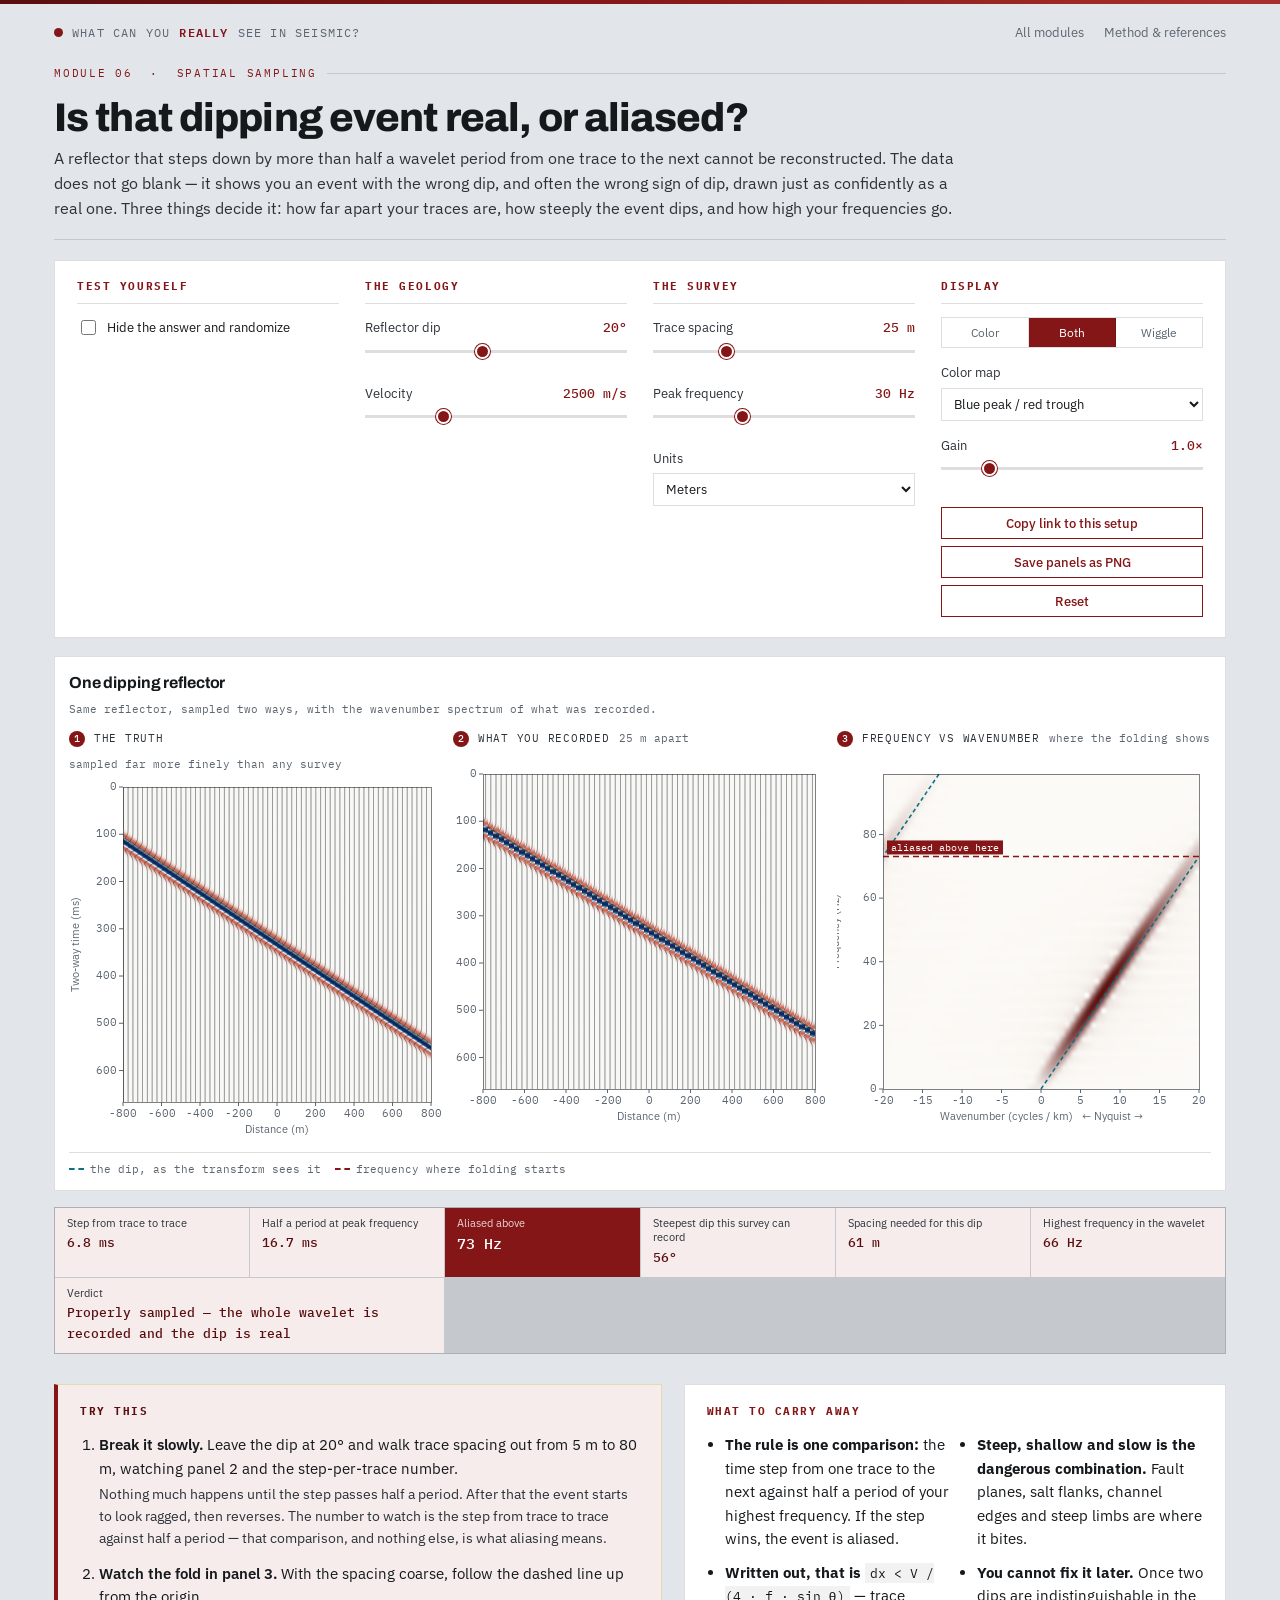
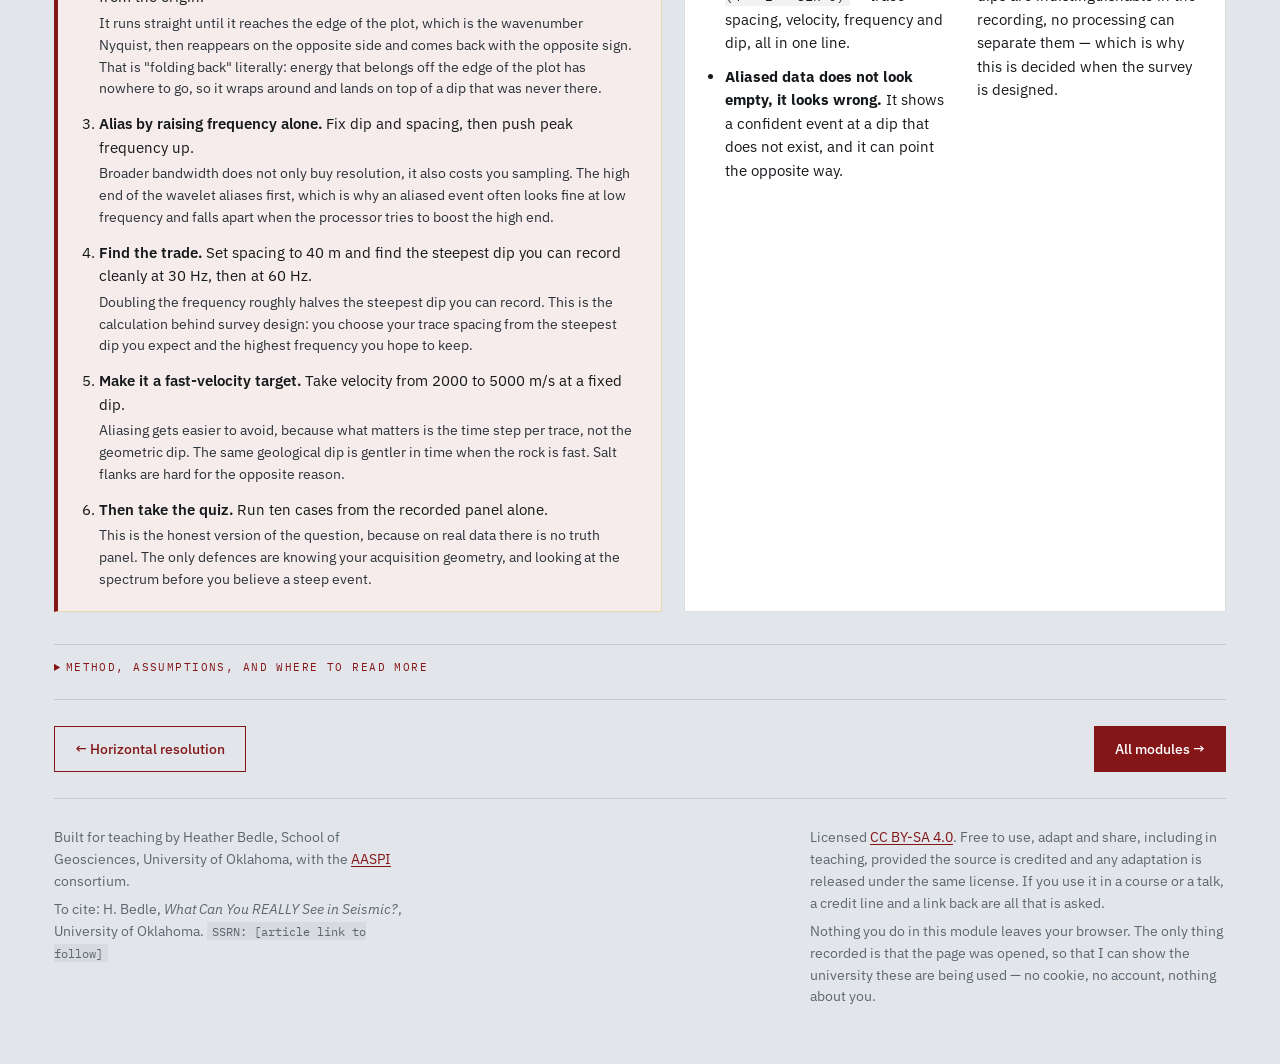
==== commit 2b8edbb3: "Add files via upload" ====
--- a/modules/aliasing.html
+++ b/modules/aliasing.html
@@ -221,9 +221,21 @@
 
   <footer>
     <div class="foot-grid">
-      <p>Built for teaching by Heather Bedle, School of Geosciences, University of Oklahoma —
-        with the <a href="https://www.ou.edu/mcee/labs/aaspi">AASPI</a> consortium.
-        Free to use or adapt in your own courses with citation.</p>
+      <div style="flex:1 1 330px;max-width:46ch">
+        <p>Built for teaching by Heather Bedle, School of Geosciences, University of Oklahoma, with the
+          <a href="https://www.ou.edu/mcee/labs/aaspi">AASPI</a> consortium.</p>
+        <p>To cite: H. Bedle, <i>What Can You REALLY See in Seismic?</i>, University of
+          Oklahoma. <span class="k">SSRN: [article link to follow]</span></p>
+      </div>
+      <div style="flex:1 1 330px;max-width:52ch">
+        <p>Licensed <a href="https://creativecommons.org/licenses/by-sa/4.0/">CC BY-SA 4.0</a>. Free to
+          use, adapt and share, including in teaching, provided the source is credited and any adaptation
+          is released under the same license. If you use it in a course or a talk, a credit line and a
+          link back are all that is asked.</p>
+        <p>Nothing you do in this module leaves your browser. The only thing recorded is that
+          the page was opened, so that I can show the university these are being used &mdash; no cookie, no
+          account, nothing about you.</p>
+      </div>
     </div>
   </footer>
 </div>
--- a/assets/style.css
+++ b/assets/style.css
@@ -268,6 +268,44 @@
 }
 .flag.next { background: var(--crimson); }
 
+/* --- next module ---------------------------------------------------------- */
+
+.nextup {
+  background: var(--panel);
+  border: 1px solid var(--rule);
+  border-left: 4px solid var(--crimson);
+  padding: 16px 20px 18px;
+  margin: 26px 0 2px;
+}
+.nextup .eyebrow { margin-bottom: 9px; }
+.nextup h3 {
+  font-family: var(--display); font-weight: 700; font-size: 1.24rem;
+  margin: 0 0 7px; letter-spacing: -0.012em; line-height: 1.2;
+}
+.nextup h3 a { color: var(--ink); text-decoration: none; }
+.nextup h3 a:hover { color: var(--crimson); }
+.nextup p { margin: 0 0 13px; font-size: 14.5px; color: var(--ink-soft); max-width: 82ch; }
+.nextup .btn { margin-right: 8px; }
+
+/* --- disclaimer ---------------------------------------------------------- */
+
+.disclaimer {
+  background: var(--panel);
+  border: 1px solid var(--rule);
+  border-left: 4px solid var(--slate);
+  padding: 15px 20px 16px;
+  margin: 10px 0 6px;
+}
+.disclaimer h4 {
+  font-family: var(--mono); font-size: 10.5px; letter-spacing: .14em;
+  text-transform: uppercase; color: var(--slate); margin: 0 0 7px;
+}
+.disclaimer p {
+  margin: 0; font-size: 13.5px; color: var(--ink-soft); max-width: 96ch; line-height: 1.55;
+}
+.disclaimer p + p { margin-top: 7px; }
+.disclaimer b { color: var(--ink); font-weight: 600; }
+
 /* --- footer -------------------------------------------------------------- */
 
 footer {
@@ -494,6 +532,10 @@
   text-transform: none; letter-spacing: 0; color: var(--slate);
   font-size: 10.5px;
 }
+/* Panels in a row must start at the same height, or their plot boxes will not
+   line up. A caption that wraps to two lines in a narrow column would otherwise
+   push its canvas down relative to its neighbours. */
+.sec-row .sublabel { min-height: 30px; align-content: flex-start; }
 
 .legend {
   display: flex; gap: 7px 14px; flex-wrap: wrap;
